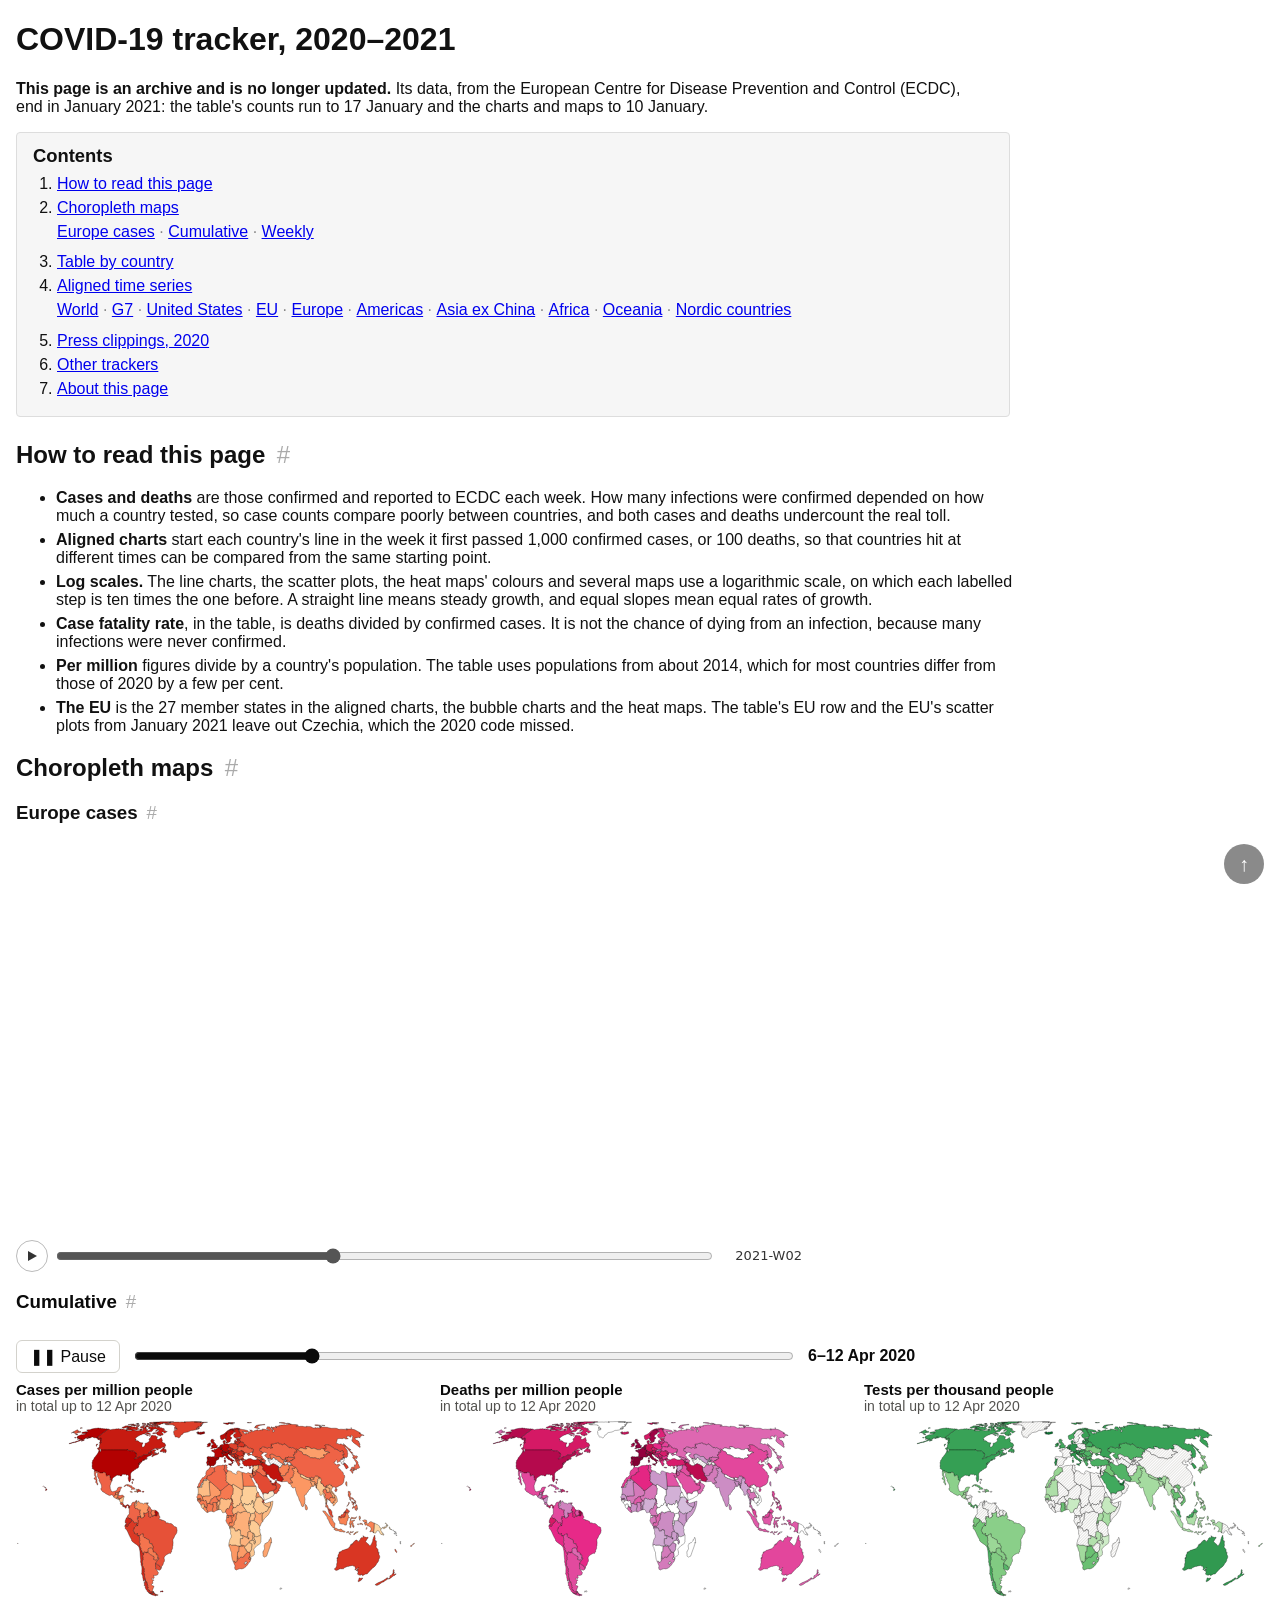
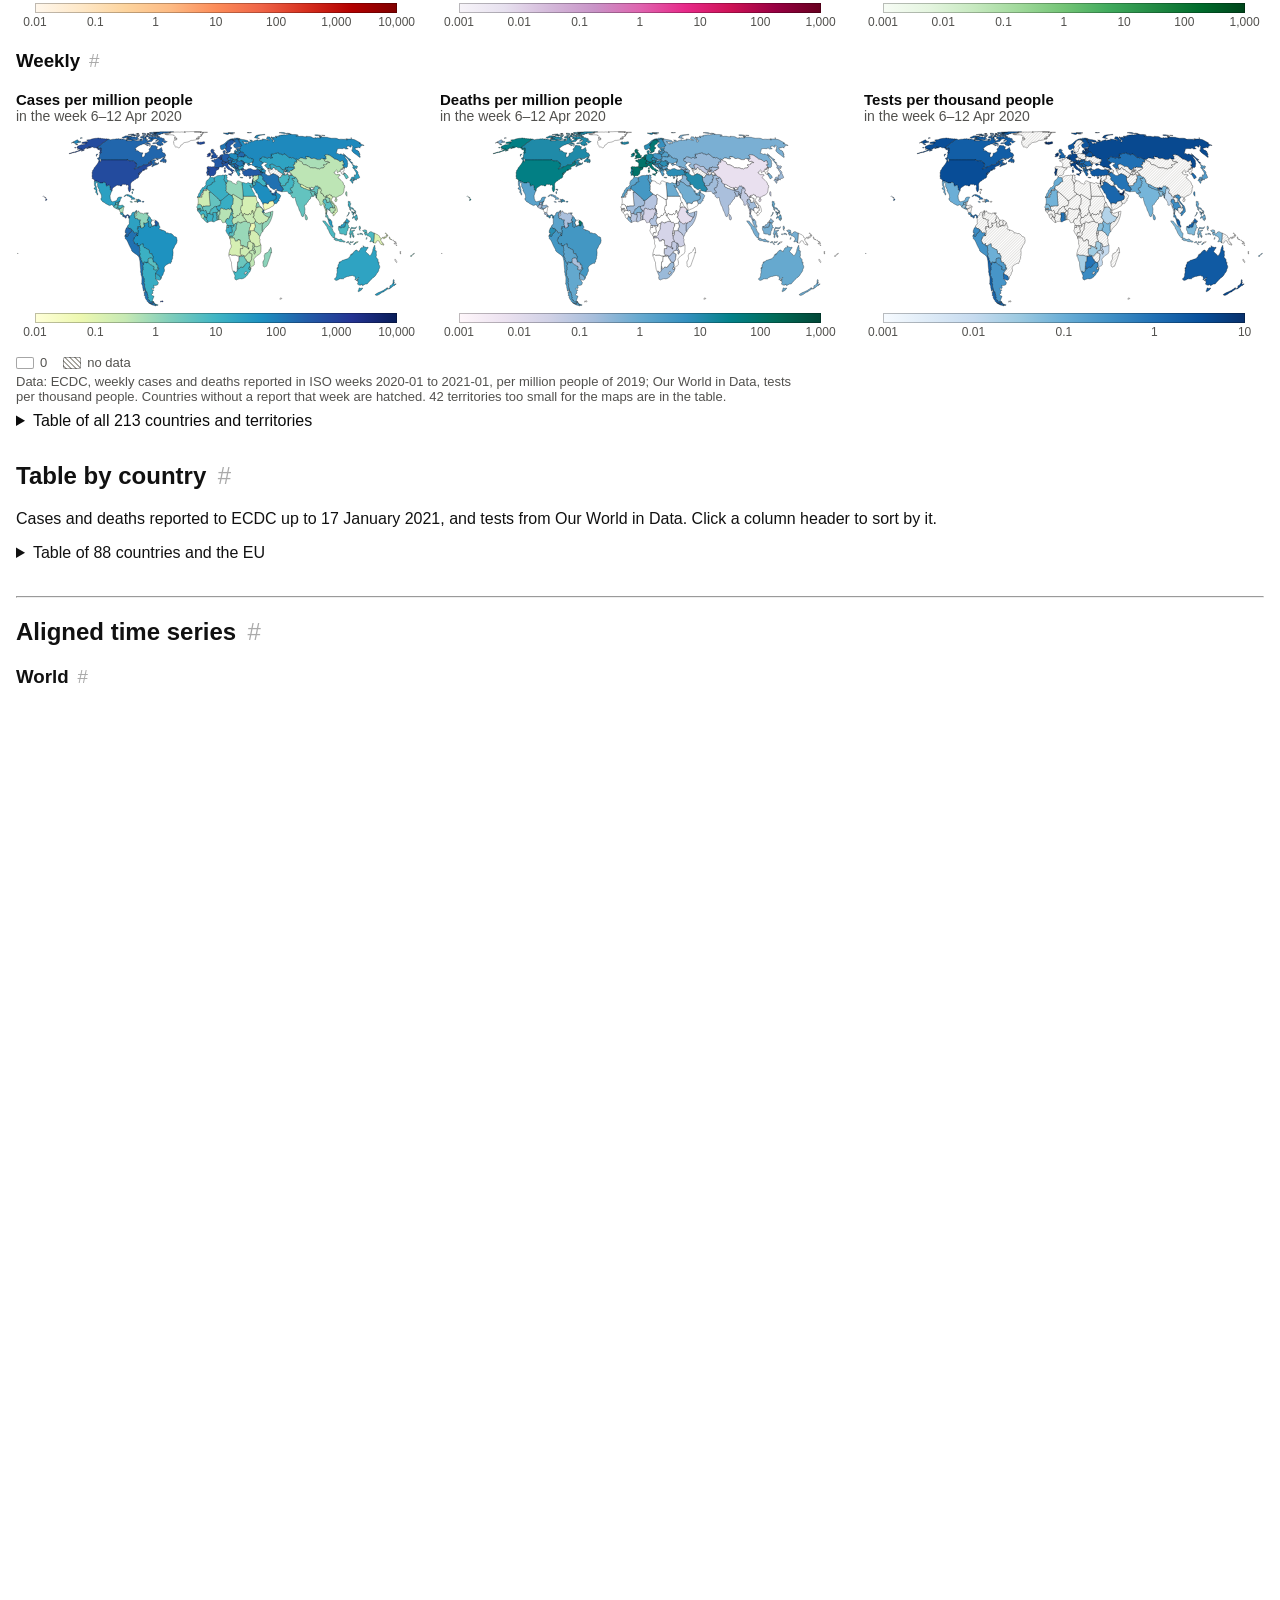
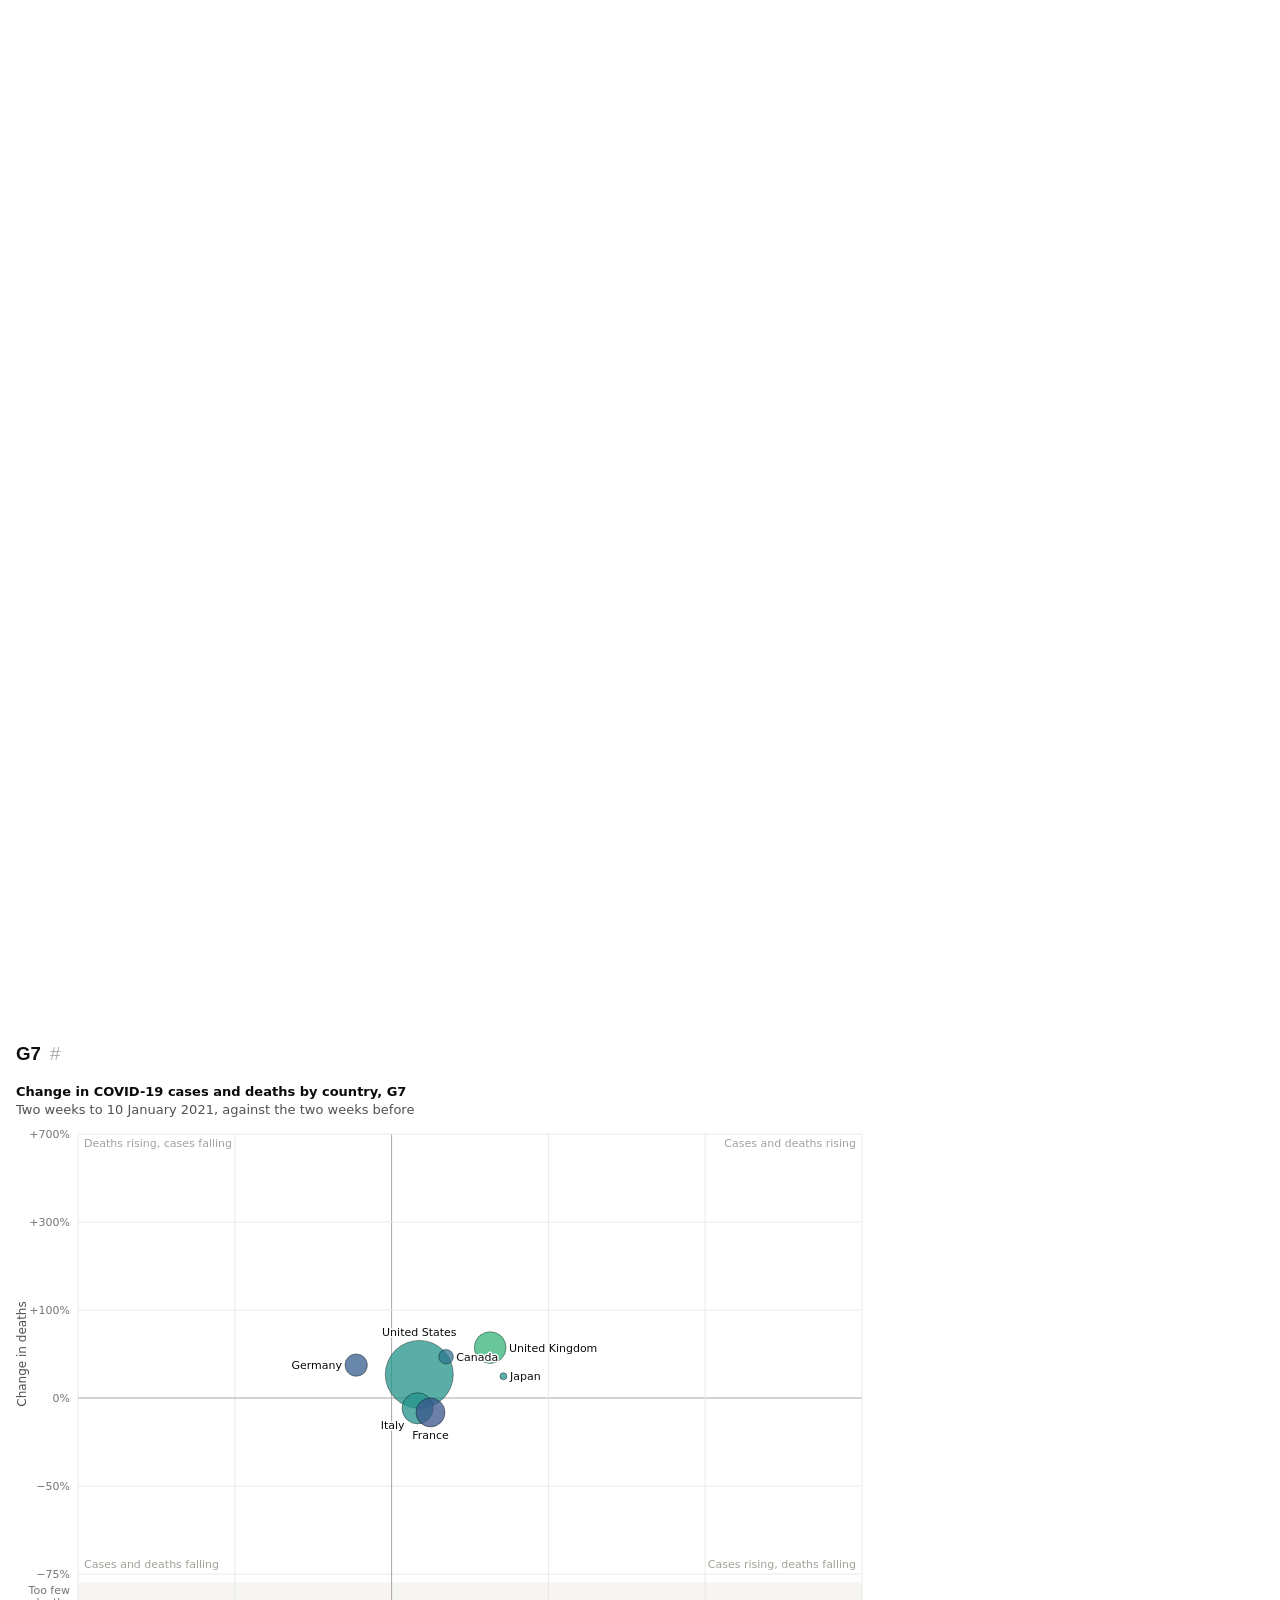
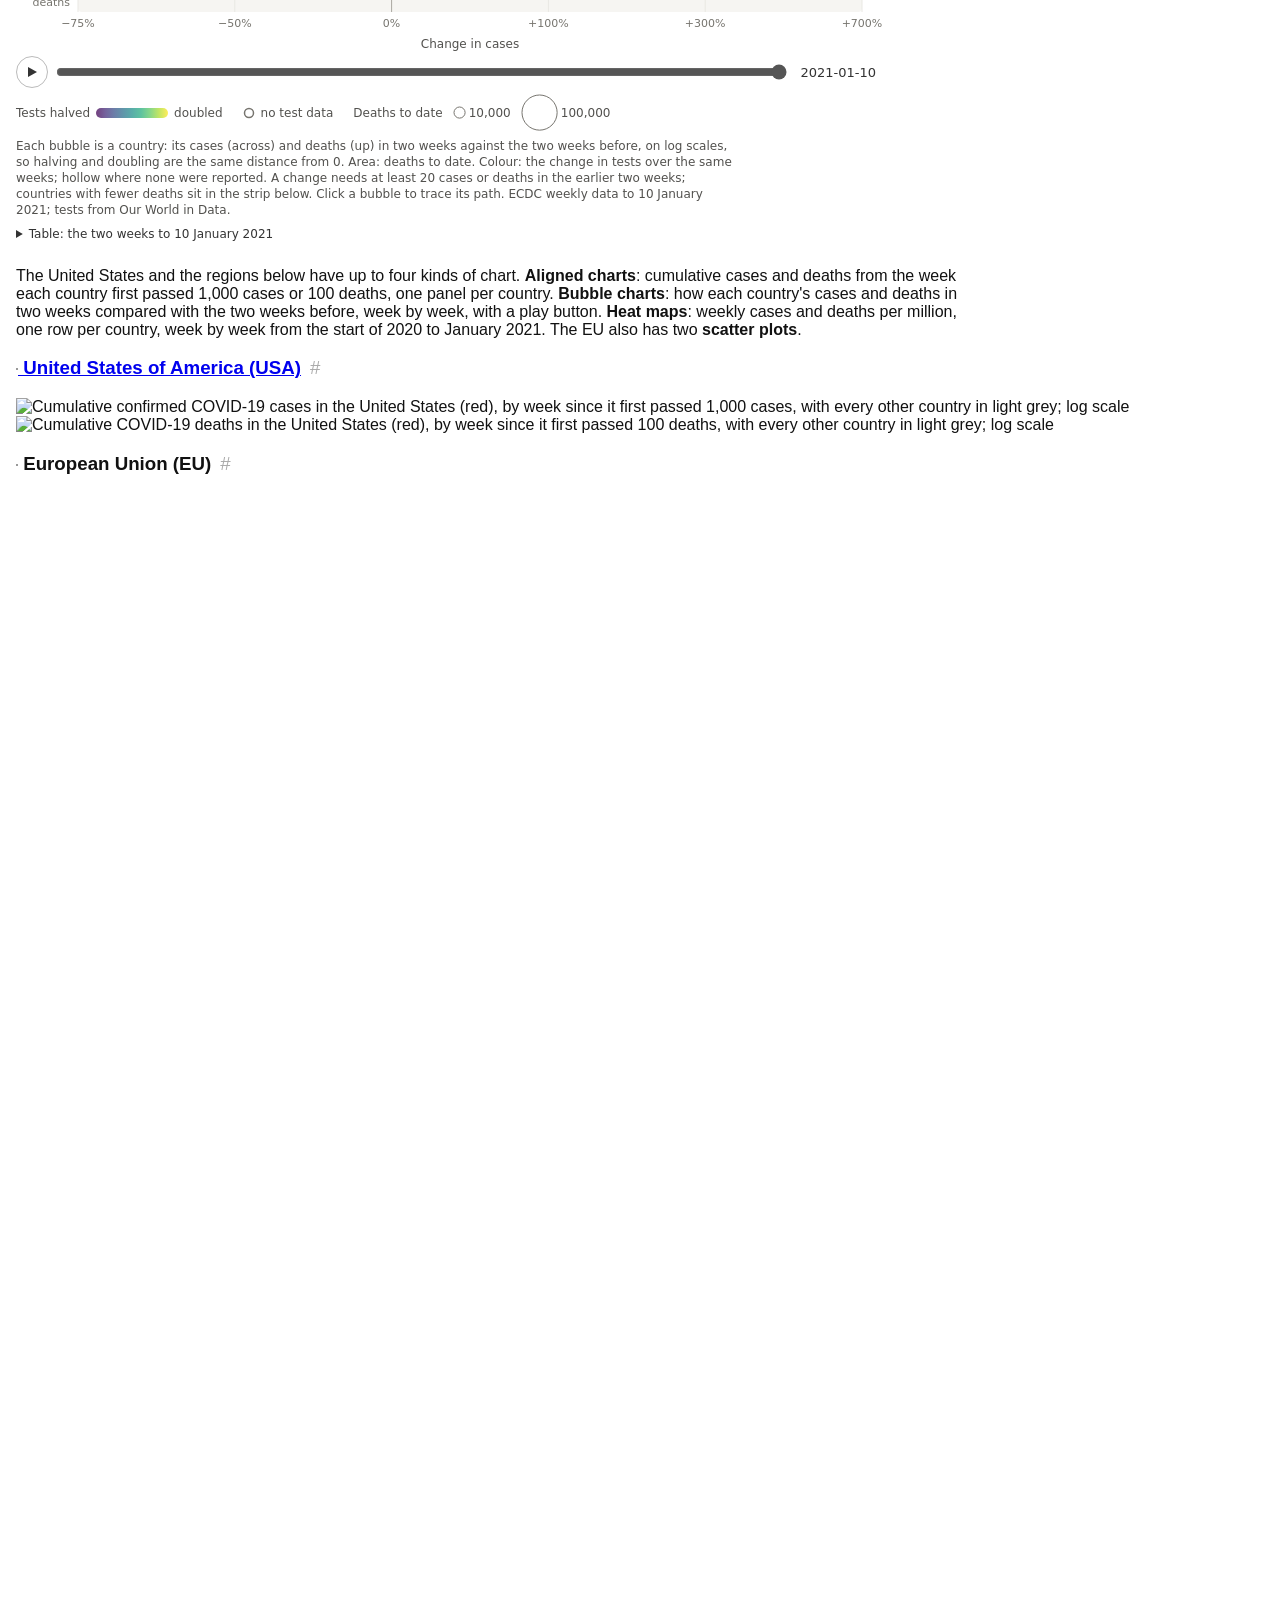
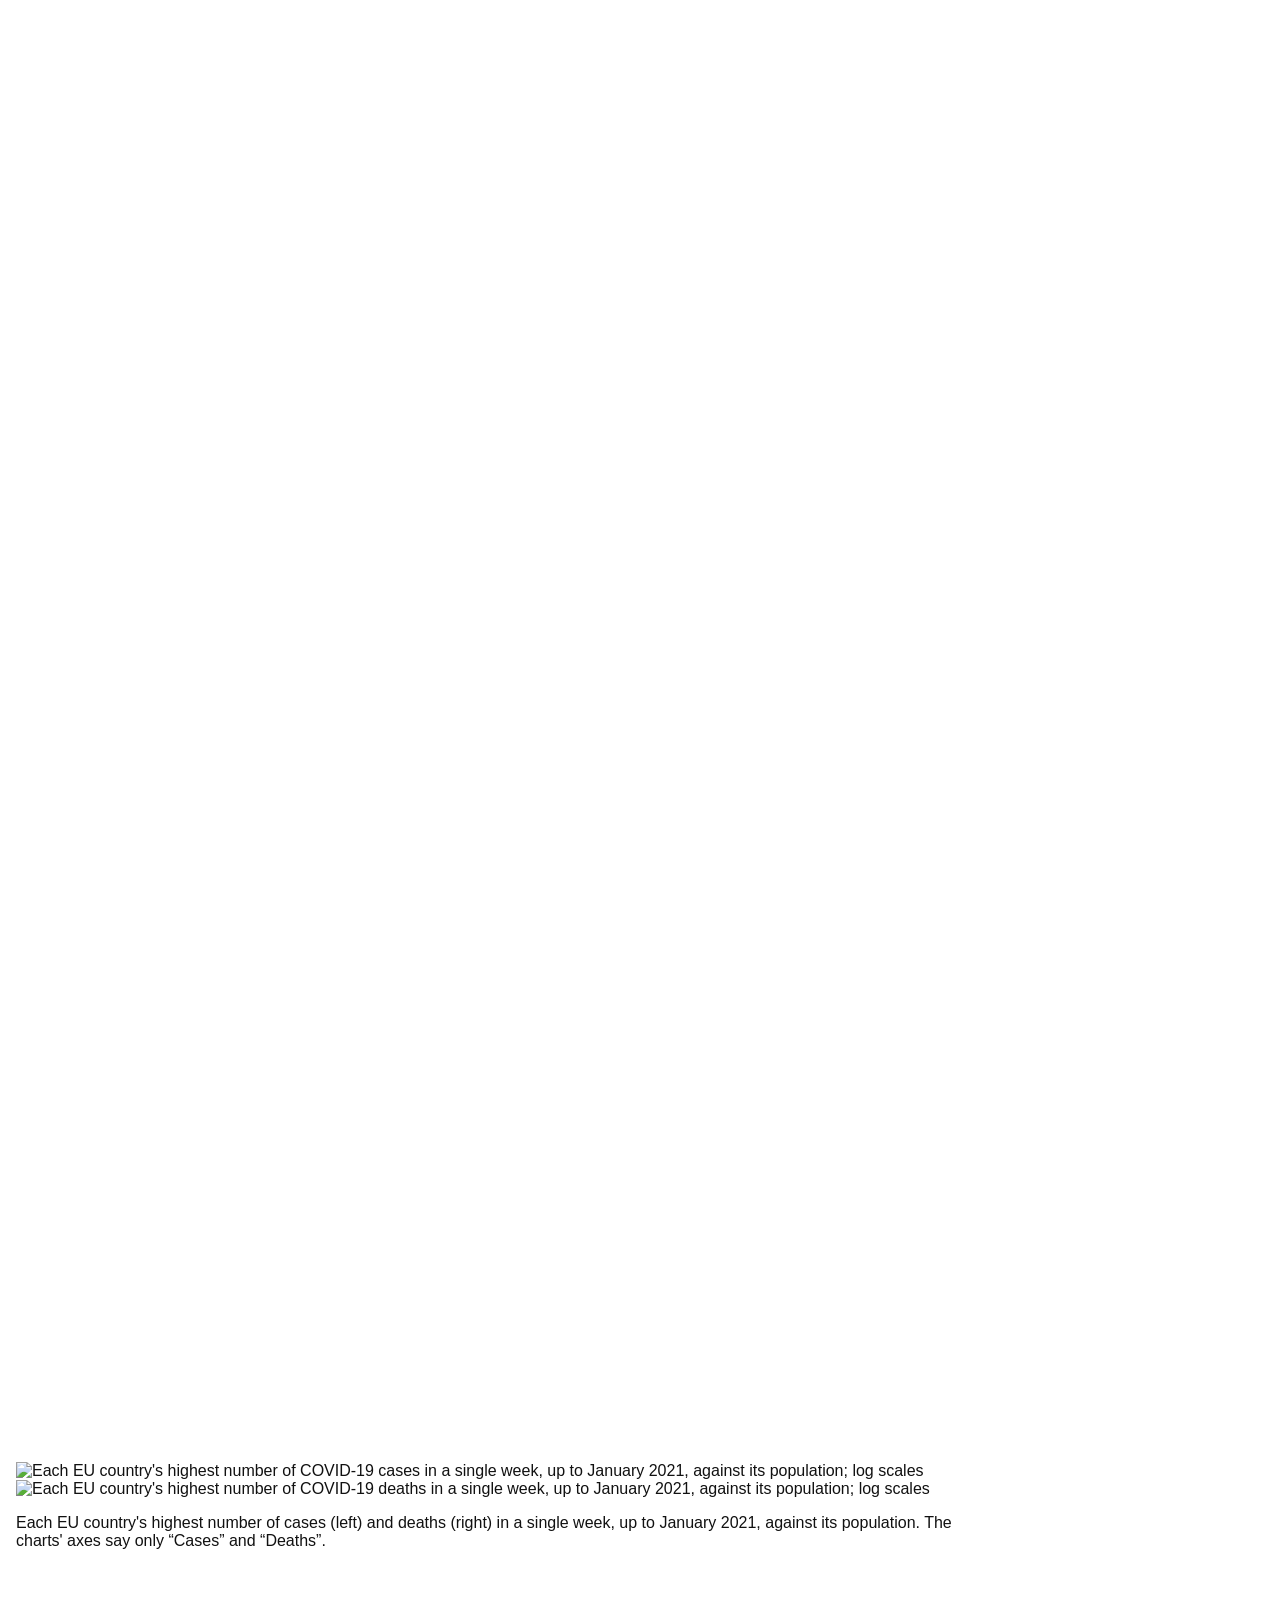
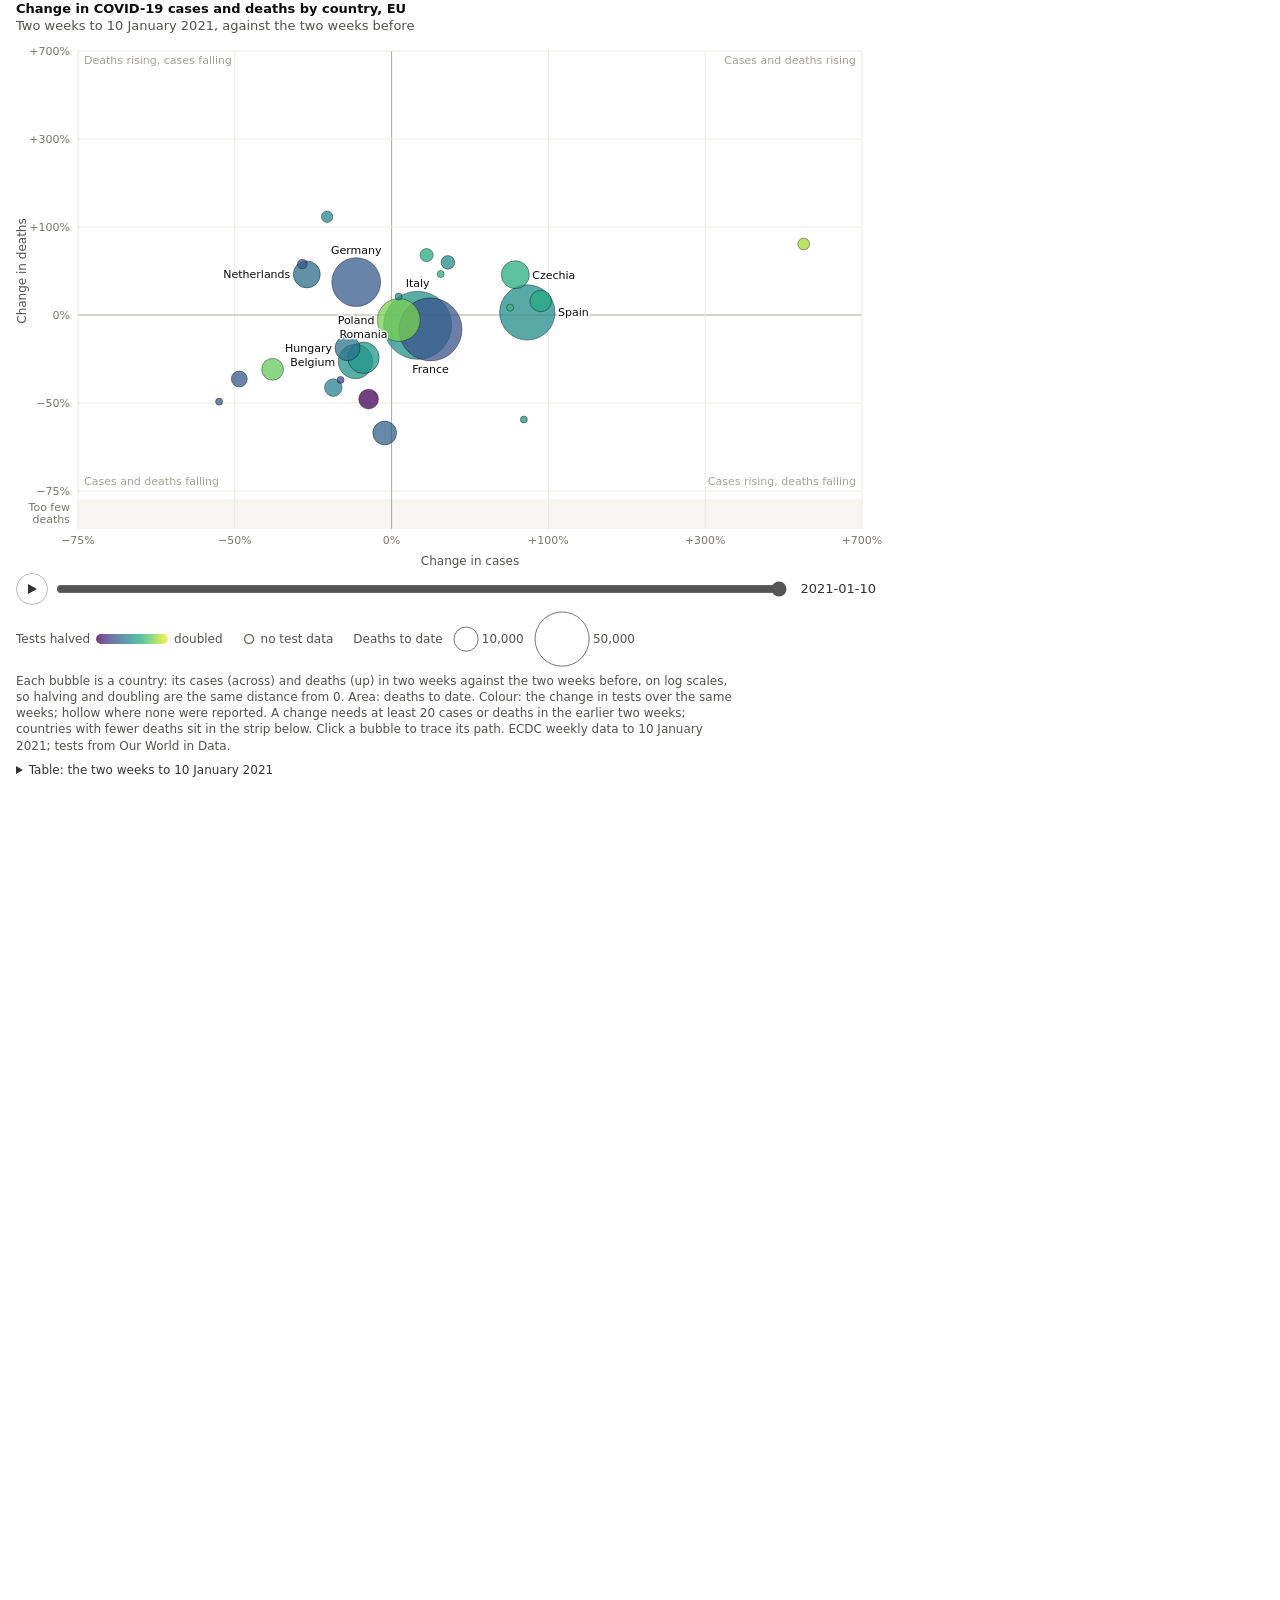
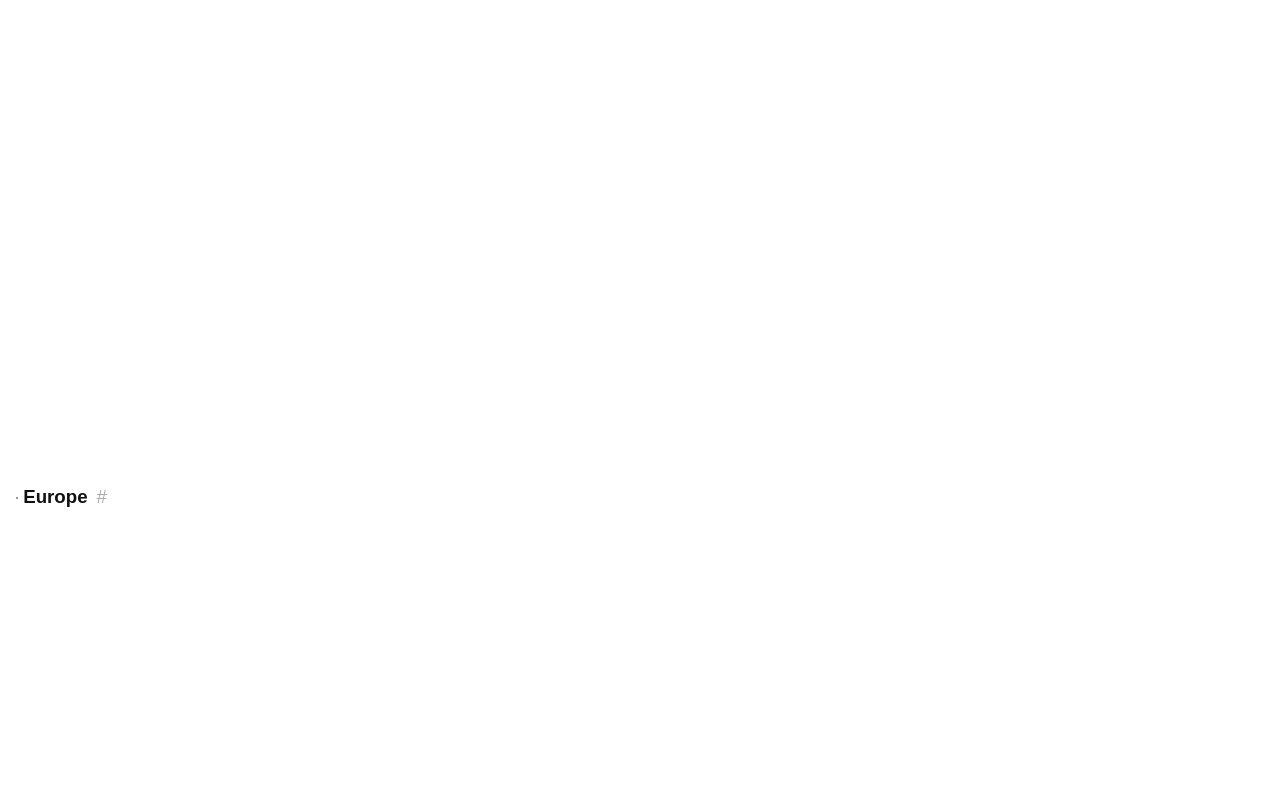
==== site/index.html @ d587431a "plot_days100_world.py: each panel says under its origin the calendar date week 0 ended, and the page" ====
<!DOCTYPE html>
<html lang="en">
<head>
<meta charset="UTF-8">
<meta name="viewport" content="width=device-width, initial-scale=1">
<title>COVID-19 tracker, 2020–2021 (archive)</title>
<meta name="description" content="An archive, no longer updated, of a COVID-19 tracker kept from March 2020 to January 2021: maps, aligned time series and a sortable table of cases and deaths by country, from ECDC data to 17 January 2021.">
<meta property="og:type" content="website">
<meta property="og:url" content="https://tommycarstensen.com/covid19/">
<meta property="og:title" content="COVID-19 tracker, 2020–2021 (archive)">
<meta property="og:description" content="An archive, no longer updated, of a COVID-19 tracker kept from March 2020 to January 2021: maps, aligned time series and a sortable table of cases and deaths by country, from ECDC data to 17 January 2021.">
<meta property="og:image" content="https://tommycarstensen.com/covid19/aligned_cases_World1.png">
<meta property="og:image:width" content="2710">
<meta property="og:image:height" content="1454">
<meta property="og:image:alt" content="Cumulative COVID-19 cases from the week each of 13 countries and the EU passed 1,000, one panel per country, to 10 January 2021.">
<meta name="twitter:card" content="summary_large_image">
<meta name="twitter:site" content="@tommycarstensen">
<meta name="twitter:creator" content="@tommycarstensen">
<meta name="twitter:title" content="COVID-19 tracker, 2020–2021 (archive)">
<meta name="twitter:description" content="An archive, no longer updated, of a COVID-19 tracker kept from March 2020 to January 2021: maps, aligned time series and a sortable table of cases and deaths by country, from ECDC data to 17 January 2021.">
<meta name="twitter:image" content="https://tommycarstensen.com/covid19/aligned_cases_World1.png">
<meta name="twitter:image:alt" content="Cumulative COVID-19 cases from the week each of 13 countries and the EU passed 1,000, one panel per country, to 10 January 2021.">

<!--https://www.w3schools.com/howto/howto_js_sort_table.asp-->
<script src="sortable.js"></script>

<style>
body {
  font-family: -apple-system, BlinkMacSystemFont, "Segoe UI", Helvetica, Arial, sans-serif;
  color: #111;
  background: #fff;
  margin: 0 auto;
  padding: 0 16px 32px;
  max-width: 1500px;
}

img {
  max-width: 100%;
}

img:not([height]) {
  height: auto;
}

img[loading="lazy"] {
  height: auto;
}

video {
  max-width: 100%;
  height: auto;
}

.anims {
  display: flex;
  flex-wrap: wrap;
  align-items: flex-start;
  gap: 24px 32px;
}

.anims figure {
  margin: 0;
  max-width: 100%;
}

.aligned picture {
  display: block;
  margin: 0 0 32px;
}

.aligned img {
  height: auto;
}

img.flag {
  border: 1px solid #999;
  vertical-align: middle;
}

.standfirst {
  max-width: 60em;
}

/* The country table is folded like the world map's table; a link to the table or to a row opens it. */
.table-fold > summary {
  cursor: pointer;
  margin: 8px 0;
}

.table-wrap {
  overflow-x: auto;
}

#myTable2 td:last-child {
  white-space: nowrap;
}

#myTable2 tr:target {
  scroll-margin-top: 30vh;
}

#myTable2 tr:target > td {
  background: #fff3c4;
}

.reading {
  max-width: 60em;
}

.reading li {
  margin-bottom: 6px;
}

.credits {
  font-size: small;
  color: #555;
  max-width: 60em;
}

table {
  border-spacing: 0;
  width: 100%;
  border: 0px solid #ddd;
}

th, td {
  text-align: left;
  padding: 8px 12px;
}

/* Numbers align on the right; the columns are 2 and 4 to 11. */
#myTable2 th:nth-child(2), #myTable2 td:nth-child(2),
#myTable2 th:nth-child(n+4):nth-child(-n+11), #myTable2 td:nth-child(n+4):nth-child(-n+11) {
  text-align: right;
  font-variant-numeric: tabular-nums;
}

#myTable2 th[aria-sort="ascending"]::after {
  content: " \25B2";
}

#myTable2 th[aria-sort="descending"]::after {
  content: " \25BC";
}

tr:nth-child(even) {
  background-color: #f2f2f2
}

th[onclick] {
  cursor: pointer;
}

/* The country column stays in view while the table scrolls sideways. */
.table-wrap th:first-child,
.table-wrap td:first-child {
  position: sticky;
  left: 0;
  background: #fff;
  box-shadow: 1px 0 0 #ddd;
}

.table-wrap tr:nth-child(even) td:first-child {
  background: #f2f2f2;
}

.toc {
  background: #f6f6f6;
  border: 1px solid #ddd;
  border-radius: 4px;
  padding: 12px 16px;
  margin: 16px 0 24px;
  max-width: 60em;
}

.toc h2 {
  font-size: 1.15em;
  margin: 0 0 8px;
}

.toc ol {
  margin: 0;
  padding-left: 1.5em;
}

.toc > ol > li {
  margin: 6px 0;
}

.toc ul {
  list-style: none;
  margin: 0;
  padding: 0;
  line-height: 1.9;
}

.toc ul li {
  display: inline;
}

.toc ul li:not(:last-child)::after {
  content: "\00a0\00b7";
  color: #888;
}

.toc ul a {
  white-space: nowrap;
}

h2, h3 {
  scroll-margin-top: 8px;
}

h2:target, h3:target {
  background: #fff8e1;
}

.anchor {
  color: #aaa;
  font-weight: normal;
  text-decoration: none;
  padding: 0 0.2em;
}

h2:hover .anchor, h3:hover .anchor, .anchor:focus {
  color: #0645ad;
}

.to-contents {
  position: fixed;
  right: 16px;
  bottom: 16px;
  width: 40px;
  height: 40px;
  line-height: 40px;
  text-align: center;
  font-size: 20px;
  text-decoration: none;
  color: #fff;
  background: rgba(60, 60, 60, 0.6);
  border-radius: 50%;
  z-index: 2;
}

@media (max-width: 700px) {
  th, td {
    padding: 6px 8px;
  }

  h1 {
    font-size: 1.6em;
  }
}
</style>

</head>

<body>

<h1>COVID-19 tracker, 2020&#8288;&ndash;&#8288;2021</h1>

<p class="standfirst"><strong>This page is an archive and is no longer updated.</strong> Its data, from the European Centre for Disease Prevention and Control (ECDC), end in January 2021: the table&#39;s counts run to 17 January and the charts and maps to 10 January.</p>

<nav class="toc" aria-labelledby="contents">
<h2 id="contents">Contents</h2>
<ol>
<li><a href="#reading">How to read this page</a></li>
<li><a href="#maps">Choropleth maps</a>
<ul>
<li><a href="#europe-cases">Europe cases</a></li>
<li><a href="#cumulative">Cumulative</a></li>
<li><a href="#weekly">Weekly</a></li>
</ul>
</li>
<li><a href="#table">Table by country</a></li>
<li><a href="#aligned">Aligned time series</a>
<ul>
<li><a href="#world">World</a></li>
<li><a href="#g7">G7</a></li>
<li><a href="#united-states">United States</a></li>
<li><a href="#eu">EU</a></li>
<li><a href="#europe">Europe</a></li>
<li><a href="#americas">Americas</a></li>
<li><a href="#asia">Asia ex China</a></li>
<li><a href="#africa">Africa</a></li>
<li><a href="#oceania">Oceania</a></li>
<li><a href="#nordic">Nordic countries</a></li>
</ul>
</li>
<li><a href="#press">Press clippings, 2020</a></li>
<li><a href="#references">Other trackers</a></li>
<li><a href="#about">About this page</a></li>
</ol>
</nav>

<h2 id="reading">How to read this page&nbsp;<a class="anchor" href="#reading" aria-label="Link to this section: How to read this page">#</a></h2>

<ul class="reading">
<li><b>Cases and deaths</b> are those confirmed and reported to ECDC each week. How many infections were confirmed depended on how much a country tested, so case counts compare poorly between countries, and both cases and deaths undercount the real toll.</li>
<li><b>Aligned charts</b> start each country's line in the week it first passed 1,000 confirmed cases, or 100 deaths, so that countries hit at different times can be compared from the same starting point.</li>
<li><b>Log scales.</b> The line charts, the scatter plots, the heat maps' colours and several maps use a logarithmic scale, on which each labelled step is ten times the one before. A straight line means steady growth, and equal slopes mean equal rates of growth.</li>
<li><b>Case fatality rate</b>, in the table, is deaths divided by confirmed cases. It is not the chance of dying from an infection, because many infections were never confirmed.</li>
<li><b>Per million</b> figures divide by a country's population. The table uses populations from about 2014, which for most countries differ from those of 2020 by a few per cent.</li>
<li><b>The EU</b> is the 27 member states in the aligned charts, the bubble charts and the heat maps. The table's EU row and the EU's scatter plots from January 2021 leave out Czechia, which the 2020 code missed.</li>
</ul>



<h2 id="maps">Choropleth maps&nbsp;<a class="anchor" href="#maps" aria-label="Link to this section: Choropleth maps">#</a></h2>

<h3 id="europe-cases">Europe cases&nbsp;<a class="anchor" href="#europe-cases" aria-label="Link to this section: Europe cases">#</a></h3>
<div class="anims">
<figure>
<video src="anim/europe.mp4" poster="anim/europe.jpg" width="786" height="572" autoplay muted loop playsinline controls data-fps="4" data-hold="4000" data-labels="2020-W13,2020-W14,2020-W15,2020-W16,2020-W17,2020-W18,2020-W19,2020-W20,2020-W21,2020-W22,2020-W23,2020-W24,2020-W25,2020-W26,2020-W27,2020-W28,2020-W29,2020-W30,2020-W31,2020-W32,2020-W33,2020-W34,2020-W35,2020-W36,2020-W37,2020-W38,2020-W39,2020-W40,2020-W41,2020-W42,2020-W43,2020-W44,2020-W45,2020-W46,2020-W47,2020-W48,2020-W49,2020-W50,2020-W51,2020-W52,2020-W53,2021-W01,2021-W02" aria-label="ECDC 14-day notification rate of new COVID-19 cases per 100,000 inhabitants, by European region, weekly from 2020-W13 to 2021-W02"></video>
</figure>
</div>

<a id="world-maps"></a><a id="tests"></a>
<link rel="stylesheet" href="worldmap/worldmap.css">
<div class="worldmap" data-src="worldmap/worldmap.json">
<h3 id="cumulative">Cumulative&nbsp;<a class="anchor" href="#cumulative" aria-label="Link to this section: Cumulative">#</a></h3>
<div class="wm-row" data-period="cumulative"></div>
<h3 id="weekly">Weekly&nbsp;<a class="anchor" href="#weekly" aria-label="Link to this section: Weekly">#</a></h3>
<div class="wm-row" data-period="weekly"></div>
<noscript>These interactive maps of ECDC's weekly COVID-19 cases and deaths and Our World in Data's tests need JavaScript.</noscript>
</div>
<script src="worldmap/worldmap.js" defer></script>

<script src="anim/scrubber.js" defer></script>

<h2 id="table">Table by country&nbsp;<a class="anchor" href="#table" aria-label="Link to this section: Table by country">#</a></h2>

<p>Cases and deaths reported to ECDC up to 17 January 2021, and tests from Our World in Data. Click a column header to sort by it.</p>
<details class="table-fold" id="table-fold">
<summary>Table of 88 countries and the EU</summary>
<div class="table-wrap">
<table id="myTable2">
    <tr>
        <th onclick="sortTable(0)">Country</th>
        <th onclick="sortTable(1)">Population (millions)</th>
        <th onclick="sortTable(2)">Continent</th>
        <th onclick="sortTable(3)" aria-sort="descending">Total cases</th>
        <th onclick="sortTable(4)">Total deaths</th>
        <th onclick="sortTable(5)">Case fatality rate (%)</th>
        <th onclick="sortTable(6)">Cases, 11–17 January 2021</th>
        <th onclick="sortTable(7)">Deaths, 11–17 January 2021</th>
        <th onclick="sortTable(8)">Cases per million</th>
        <th onclick="sortTable(9)">Deaths per million</th>
        <th onclick="sortTable(10)">Tests per thousand</th>
        <th>Charts</th>
    </tr>

<tr><td>United States of America</td><td>319.3</td><td>Americas</td><td>23,938,288</td><td>397,611</td><td>1.7</td><td>1,515,282</td><td>23,169</td><td>74,980.8</td><td>1,245.4</td><td>856.6</td><td><a href="days100_cases_perCapitaFalse_United_States_of_America.png">cases</a> · <a href="days100_deaths_perCapitaFalse_United_States_of_America.png">deaths</a> · <a href="plot_bar_United_States_of_America.png">weekly</a></td></tr>
<tr><td>EU without Czechia</td><td>434.9</td><td>Europe</td><td>16,948,020</td><td>410,569</td><td>2.4</td><td>908,606</td><td>21,928</td><td>38,974.0</td><td>944.2</td><td>489.9</td><td><a href="days100_cases_perCapitaFalse_EU.png">cases</a> · <a href="days100_deaths_perCapitaFalse_EU.png">deaths</a> · <a href="plot_bar_EU.png">weekly</a></td></tr>
<tr id="india"><td>India</td><td>1,263.9</td><td>Asia</td><td>10,571,773</td><td>152,419</td><td>1.4</td><td>105,178</td><td>1,259</td><td>8,364.2</td><td>120.6</td><td>139.4</td><td><a href="days100_cases_perCapitaFalse_India.png">cases</a> · <a href="days100_deaths_perCapitaFalse_India.png">deaths</a> · <a href="plot_bar_India.png">weekly</a></td></tr>
<tr id="brazil"><td>Brazil</td><td>203.6</td><td>Americas</td><td>8,511,770</td><td>210,299</td><td>2.5</td><td>380,158</td><td>6,719</td><td>41,809.2</td><td>1,033.0</td><td>30.2</td><td><a href="days100_cases_perCapitaFalse_Brazil.png">cases</a> · <a href="days100_deaths_perCapitaFalse_Brazil.png">deaths</a> · <a href="plot_bar_Brazil.png">weekly</a></td></tr>
<tr><td>Russia</td><td>146.2</td><td>Europe</td><td>3,591,066</td><td>66,037</td><td>1.8</td><td>165,797</td><td>3,764</td><td>24,557.2</td><td>451.6</td><td>687.7</td><td><a href="days100_cases_perCapitaFalse_Russia.png">cases</a> · <a href="days100_deaths_perCapitaFalse_Russia.png">deaths</a> · <a href="plot_bar_Russia.png">weekly</a></td></tr>
<tr id="united-kingdom"><td>United Kingdom</td><td>64.1</td><td>Europe</td><td>3,395,959</td><td>89,261</td><td>2.6</td><td>323,610</td><td>7,830</td><td>52,974.4</td><td>1,392.4</td><td>978.4</td><td><a href="days100_cases_perCapitaFalse_United_Kingdom.png">cases</a> · <a href="days100_deaths_perCapitaFalse_United_Kingdom.png">deaths</a> · <a href="plot_bar_United_Kingdom.png">weekly</a></td></tr>
<tr id="france"><td>France</td><td>66.1</td><td>Europe</td><td>2,910,989</td><td>70,283</td><td>2.4</td><td>127,733</td><td>2,533</td><td>44,053.8</td><td>1,063.6</td><td>–</td><td><a href="days100_cases_perCapitaFalse_France.png">cases</a> · <a href="days100_deaths_perCapitaFalse_France.png">deaths</a> · <a href="plot_bar_France.png">weekly</a></td></tr>
<tr id="italy"><td>Italy</td><td>60.8</td><td>Europe</td><td>2,381,277</td><td>82,177</td><td>3.5</td><td>104,786</td><td>3,422</td><td>39,185.7</td><td>1,352.3</td><td>518.0</td><td><a href="days100_cases_perCapitaFalse_Italy.png">cases</a> · <a href="days100_deaths_perCapitaFalse_Italy.png">deaths</a> · <a href="plot_bar_Italy.png">weekly</a></td></tr>
<tr id="spain"><td>Spain</td><td>46.5</td><td>Europe</td><td>2,336,451</td><td>53,769</td><td>2.3</td><td>224,669</td><td>1,494</td><td>50,237.9</td><td>1,156.1</td><td>565.4</td><td><a href="days100_cases_perCapitaFalse_Spain.png">cases</a> · <a href="days100_deaths_perCapitaFalse_Spain.png">deaths</a> · <a href="plot_bar_Spain.png">weekly</a></td></tr>
<tr id="germany"><td>Germany</td><td>80.8</td><td>Europe</td><td>2,040,659</td><td>46,633</td><td>2.3</td><td>119,635</td><td>5,947</td><td>25,261.0</td><td>577.3</td><td>446.2</td><td><a href="days100_cases_perCapitaFalse_Germany.png">cases</a> · <a href="days100_deaths_perCapitaFalse_Germany.png">deaths</a> · <a href="plot_bar_Germany.png">weekly</a></td></tr>
<tr><td>Colombia</td><td>47.9</td><td>Americas</td><td>1,923,132</td><td>49,004</td><td>2.5</td><td>121,229</td><td>2,553</td><td>40,142.4</td><td>1,022.9</td><td>138.9</td><td><a href="days100_cases_perCapitaFalse_Colombia.png">cases</a> · <a href="days100_deaths_perCapitaFalse_Colombia.png">deaths</a> · <a href="plot_bar_Colombia.png">weekly</a></td></tr>
<tr><td>Argentina</td><td>42.7</td><td>Americas</td><td>1,807,396</td><td>45,832</td><td>2.5</td><td>76,488</td><td>1,178</td><td>42,358.0</td><td>1,074.1</td><td>110.6</td><td><a href="days100_cases_perCapitaFalse_Argentina.png">cases</a> · <a href="days100_deaths_perCapitaFalse_Argentina.png">deaths</a> · <a href="plot_bar_Argentina.png">weekly</a></td></tr>
<tr id="mexico"><td>Mexico</td><td>119.7</td><td>Americas</td><td>1,649,502</td><td>141,248</td><td>8.6</td><td>107,869</td><td>6,880</td><td>13,778.8</td><td>1,179.9</td><td>31.5</td><td><a href="days100_cases_perCapitaFalse_Mexico.png">cases</a> · <a href="days100_deaths_perCapitaFalse_Mexico.png">deaths</a> · <a href="plot_bar_Mexico.png">weekly</a></td></tr>
<tr><td>Turkey</td><td>76.7</td><td>Asia</td><td>1,572,763</td><td>23,997</td><td>1.5</td><td>60,845</td><td>1,190</td><td>20,514.0</td><td>313.0</td><td>341.8</td><td><a href="days100_cases_perCapitaFalse_Turkey.png">cases</a> · <a href="days100_deaths_perCapitaFalse_Turkey.png">deaths</a> · <a href="plot_bar_Turkey.png">weekly</a></td></tr>
<tr><td>Poland</td><td>38.5</td><td>Europe</td><td>1,438,914</td><td>33,407</td><td>2.3</td><td>48,529</td><td>2,143</td><td>37,378.3</td><td>867.8</td><td>215.1</td><td><a href="days100_cases_perCapitaFalse_Poland.png">cases</a> · <a href="days100_deaths_perCapitaFalse_Poland.png">deaths</a> · <a href="plot_bar_Poland.png">weekly</a></td></tr>
<tr><td>South Africa</td><td>54.0</td><td>Africa</td><td>1,337,926</td><td>37,105</td><td>2.8</td><td>106,329</td><td>3,942</td><td>24,775.5</td><td>687.1</td><td>135.9</td><td><a href="days100_cases_perCapitaFalse_South_Africa.png">cases</a> · <a href="days100_deaths_perCapitaFalse_South_Africa.png">deaths</a> · <a href="plot_bar_South_Africa.png">weekly</a></td></tr>
<tr><td>Iran</td><td>78.0</td><td>Asia</td><td>1,330,411</td><td>56,803</td><td>4.3</td><td>44,005</td><td>632</td><td>17,063.9</td><td>728.6</td><td>107.3</td><td><a href="days100_cases_perCapitaFalse_Iran.png">cases</a> · <a href="days100_deaths_perCapitaFalse_Iran.png">deaths</a> · <a href="plot_bar_Iran.png">weekly</a></td></tr>
<tr><td>Ukraine</td><td>43.0</td><td>Europe</td><td>1,163,716</td><td>20,869</td><td>1.8</td><td>44,402</td><td>1,034</td><td>27,079.7</td><td>485.6</td><td>140.1</td><td><a href="days100_cases_perCapitaFalse_Ukraine.png">cases</a> · <a href="days100_deaths_perCapitaFalse_Ukraine.png">deaths</a> · <a href="plot_bar_Ukraine.png">weekly</a></td></tr>
<tr><td>Peru</td><td>30.8</td><td>Americas</td><td>1,068,802</td><td>38,931</td><td>3.6</td><td>31,452</td><td>596</td><td>34,685.4</td><td>1,263.4</td><td>62.4</td><td><a href="days100_cases_perCapitaFalse_Peru.png">cases</a> · <a href="days100_deaths_perCapitaFalse_Peru.png">deaths</a> · <a href="plot_bar_Peru.png">weekly</a></td></tr>
<tr id="netherlands"><td>Netherlands</td><td>16.9</td><td>Europe</td><td>916,186</td><td>13,042</td><td>1.4</td><td>38,967</td><td>645</td><td>54,273.2</td><td>772.6</td><td>345.6</td><td><a href="days100_cases_perCapitaFalse_Netherlands.png">cases</a> · <a href="days100_deaths_perCapitaFalse_Netherlands.png">deaths</a> · <a href="plot_bar_Netherlands.png">weekly</a></td></tr>
<tr id="indonesia"><td>Indonesia</td><td>252.2</td><td>Asia</td><td>907,929</td><td>25,987</td><td>2.9</td><td>79,903</td><td>1,858</td><td>3,600.5</td><td>103.1</td><td>21.7</td><td><a href="days100_cases_perCapitaFalse_Indonesia.png">cases</a> · <a href="days100_deaths_perCapitaFalse_Indonesia.png">deaths</a> · <a href="plot_bar_Indonesia.png">weekly</a></td></tr>
<tr id="canada"><td>Canada</td><td>35.5</td><td>Americas</td><td>715,072</td><td>18,120</td><td>2.5</td><td>46,891</td><td>1,034</td><td>20,120.0</td><td>509.8</td><td>453.6</td><td><a href="days100_cases_perCapitaFalse_Canada.png">cases</a> · <a href="days100_deaths_perCapitaFalse_Canada.png">deaths</a> · <a href="plot_bar_Canada.png">weekly</a></td></tr>
<tr><td>Romania</td><td>19.9</td><td>Europe</td><td>695,153</td><td>17,271</td><td>2.5</td><td>21,882</td><td>546</td><td>34,857.6</td><td>866.0</td><td>277.0</td><td><a href="days100_cases_perCapitaFalse_Romania.png">cases</a> · <a href="days100_deaths_perCapitaFalse_Romania.png">deaths</a> · <a href="plot_bar_Romania.png">weekly</a></td></tr>
<tr id="belgium"><td>Belgium</td><td>11.2</td><td>Europe</td><td>680,040</td><td>20,491</td><td>3.0</td><td>13,749</td><td>335</td><td>60,580.1</td><td>1,825.4</td><td>687.8</td><td><a href="days100_cases_perCapitaFalse_Belgium.png">cases</a> · <a href="days100_deaths_perCapitaFalse_Belgium.png">deaths</a> · <a href="plot_bar_Belgium.png">weekly</a></td></tr>
<tr><td>Chile</td><td>17.8</td><td>Americas</td><td>673,750</td><td>17,547</td><td>2.6</td><td>27,858</td><td>385</td><td>37,810.6</td><td>984.7</td><td>405.4</td><td><a href="days100_cases_perCapitaFalse_Chile.png">cases</a> · <a href="days100_deaths_perCapitaFalse_Chile.png">deaths</a> · <a href="plot_bar_Chile.png">weekly</a></td></tr>
<tr><td>Iraq</td><td>36.0</td><td>Asia</td><td>608,232</td><td>12,944</td><td>2.1</td><td>9,863</td><td>100</td><td>16,893.2</td><td>359.5</td><td>133.7</td><td><a href="days100_cases_perCapitaFalse_Iraq.png">cases</a> · <a href="days100_deaths_perCapitaFalse_Iraq.png">deaths</a> · <a href="plot_bar_Iraq.png">weekly</a></td></tr>
<tr id="portugal"><td>Portugal</td><td>10.5</td><td>Europe</td><td>556,503</td><td>9,028</td><td>1.6</td><td>67,210</td><td>1,103</td><td>53,112.6</td><td>861.6</td><td>682.3</td><td><a href="days100_cases_perCapitaFalse_Portugal.png">cases</a> · <a href="days100_deaths_perCapitaFalse_Portugal.png">deaths</a> · <a href="plot_bar_Portugal.png">weekly</a></td></tr>
<tr><td>Israel</td><td>8.3</td><td>Asia</td><td>551,689</td><td>4,005</td><td>0.7</td><td>56,626</td><td>316</td><td>66,722.6</td><td>484.4</td><td>1,254.4</td><td><a href="days100_cases_perCapitaFalse_Israel.png">cases</a> · <a href="days100_deaths_perCapitaFalse_Israel.png">deaths</a> · <a href="plot_bar_Israel.png">weekly</a></td></tr>
<tr id="sweden"><td>Sweden</td><td>9.7</td><td>Europe</td><td>531,145</td><td>10,764</td><td>2.0</td><td>28,918</td><td>1,098</td><td>54,546.2</td><td>1,105.4</td><td>–</td><td><a href="days100_cases_perCapitaFalse_Sweden.png">cases</a> · <a href="days100_deaths_perCapitaFalse_Sweden.png">deaths</a> · <a href="plot_bar_Sweden.png">weekly</a></td></tr>
<tr><td>Bangladesh</td><td>157.5</td><td>Asia</td><td>527,632</td><td>7,906</td><td>1.5</td><td>5,179</td><td>125</td><td>3,350.3</td><td>50.2</td><td>21.8</td><td><a href="days100_cases_perCapitaFalse_Bangladesh.png">cases</a> · <a href="days100_deaths_perCapitaFalse_Bangladesh.png">deaths</a> · <a href="plot_bar_Bangladesh.png">weekly</a></td></tr>
<tr><td>Pakistan</td><td>188.4</td><td>Asia</td><td>521,211</td><td>10,997</td><td>2.1</td><td>16,918</td><td>321</td><td>2,766.4</td><td>58.4</td><td>35.0</td><td><a href="days100_cases_perCapitaFalse_Pakistan.png">cases</a> · <a href="days100_deaths_perCapitaFalse_Pakistan.png">deaths</a> · <a href="plot_bar_Pakistan.png">weekly</a></td></tr>
<tr><td>Philippines</td><td>100.7</td><td>Asia</td><td>500,577</td><td>9,895</td><td>2.0</td><td>12,887</td><td>490</td><td>4,971.1</td><td>98.3</td><td>65.9</td><td><a href="days100_cases_perCapitaFalse_Philippines.png">cases</a> · <a href="days100_deaths_perCapitaFalse_Philippines.png">deaths</a> · <a href="plot_bar_Philippines.png">weekly</a></td></tr>
<tr id="switzerland"><td>Switzerland</td><td>8.2</td><td>Europe</td><td>497,472</td><td>8,047</td><td>1.6</td><td>15,378</td><td>392</td><td>60,787.4</td><td>983.3</td><td>428.7</td><td><a href="days100_cases_perCapitaFalse_Switzerland.png">cases</a> · <a href="days100_deaths_perCapitaFalse_Switzerland.png">deaths</a> · <a href="plot_bar_Switzerland.png">weekly</a></td></tr>
<tr><td>Morocco</td><td>33.5</td><td>Africa</td><td>459,671</td><td>7,942</td><td>1.7</td><td>7,139</td><td>199</td><td>13,735.9</td><td>237.3</td><td>131.1</td><td><a href="days100_cases_perCapitaFalse_Morocco.png">cases</a> · <a href="days100_deaths_perCapitaFalse_Morocco.png">deaths</a> · <a href="plot_bar_Morocco.png">weekly</a></td></tr>
<tr id="austria"><td>Austria</td><td>8.5</td><td>Europe</td><td>391,113</td><td>7,014</td><td>1.8</td><td>11,406</td><td>383</td><td>45,866.4</td><td>822.5</td><td>942.5</td><td><a href="days100_cases_perCapitaFalse_Austria.png">cases</a> · <a href="days100_deaths_perCapitaFalse_Austria.png">deaths</a> · <a href="plot_bar_Austria.png">weekly</a></td></tr>
<tr><td>Serbia</td><td>7.2</td><td>Europe</td><td>372,533</td><td>3,750</td><td>1.0</td><td>12,844</td><td>168</td><td>51,835.3</td><td>521.8</td><td>377.2</td><td><a href="days100_cases_perCapitaFalse_Serbia.png">cases</a> · <a href="days100_deaths_perCapitaFalse_Serbia.png">deaths</a> · <a href="plot_bar_Serbia.png">weekly</a></td></tr>
<tr><td>Saudi Arabia</td><td>30.8</td><td>Asia</td><td>364,929</td><td>6,323</td><td>1.7</td><td>1,120</td><td>32</td><td>11,859.8</td><td>205.5</td><td>348.4</td><td><a href="days100_cases_perCapitaFalse_Saudi_Arabia.png">cases</a> · <a href="days100_deaths_perCapitaFalse_Saudi_Arabia.png">deaths</a> · <a href="plot_bar_Saudi_Arabia.png">weekly</a></td></tr>
<tr><td>Hungary</td><td>9.9</td><td>Europe</td><td>352,703</td><td>11,409</td><td>3.2</td><td>9,047</td><td>684</td><td>35,702.3</td><td>1,154.9</td><td>270.9</td><td><a href="days100_cases_perCapitaFalse_Hungary.png">cases</a> · <a href="days100_deaths_perCapitaFalse_Hungary.png">deaths</a> · <a href="plot_bar_Hungary.png">weekly</a></td></tr>
<tr id="japan"><td>Japan</td><td>127.1</td><td>Asia</td><td>328,294</td><td>4,501</td><td>1.4</td><td>41,542</td><td>457</td><td>2,583.4</td><td>35.4</td><td>48.0</td><td><a href="days100_cases_perCapitaFalse_Japan.png">cases</a> · <a href="days100_deaths_perCapitaFalse_Japan.png">deaths</a> · <a href="plot_bar_Japan.png">weekly</a></td></tr>
<tr><td>Jordan</td><td>6.7</td><td>Asia</td><td>315,544</td><td>4,153</td><td>1.3</td><td>6,874</td><td>110</td><td>47,329.5</td><td>622.9</td><td>366.1</td><td><a href="days100_cases_perCapitaFalse_Jordan.png">cases</a> · <a href="days100_deaths_perCapitaFalse_Jordan.png">deaths</a> · <a href="plot_bar_Jordan.png">weekly</a></td></tr>
<tr><td>Panama</td><td>3.7</td><td>Americas</td><td>298,019</td><td>4,787</td><td>1.6</td><td>18,823</td><td>332</td><td>80,256.9</td><td>1,289.1</td><td>376.9</td><td><a href="days100_cases_perCapitaFalse_Panama.png">cases</a> · <a href="days100_deaths_perCapitaFalse_Panama.png">deaths</a> · <a href="plot_bar_Panama.png">weekly</a></td></tr>
<tr><td>Nepal</td><td>27.6</td><td>Asia</td><td>267,322</td><td>1,959</td><td>0.7</td><td>2,542</td><td>42</td><td>9,669.4</td><td>70.9</td><td>70.5</td><td><a href="days100_cases_perCapitaFalse_Nepal.png">cases</a> · <a href="days100_deaths_perCapitaFalse_Nepal.png">deaths</a> · <a href="plot_bar_Nepal.png">weekly</a></td></tr>
<tr><td>United Arab Emirates</td><td>9.4</td><td>Asia</td><td>253,261</td><td>745</td><td>0.3</td><td>20,279</td><td>34</td><td>26,811.5</td><td>78.9</td><td>2,514.8</td><td><a href="days100_cases_perCapitaFalse_United_Arab_Emirates.png">cases</a> · <a href="days100_deaths_perCapitaFalse_United_Arab_Emirates.png">deaths</a> · <a href="plot_bar_United_Arab_Emirates.png">weekly</a></td></tr>
<tr><td>Ecuador</td><td>15.9</td><td>Americas</td><td>231,644</td><td>14,322</td><td>6.2</td><td>10,138</td><td>138</td><td>14,579.0</td><td>901.4</td><td>45.5</td><td><a href="days100_cases_perCapitaFalse_Ecuador.png">cases</a> · <a href="days100_deaths_perCapitaFalse_Ecuador.png">deaths</a> · <a href="plot_bar_Ecuador.png">weekly</a></td></tr>
<tr><td>Belarus</td><td>9.5</td><td>Europe</td><td>227,360</td><td>1,591</td><td>0.7</td><td>13,367</td><td>65</td><td>23,995.5</td><td>167.9</td><td>463.0</td><td><a href="days100_cases_perCapitaFalse_Belarus.png">cases</a> · <a href="days100_deaths_perCapitaFalse_Belarus.png">deaths</a> · <a href="plot_bar_Belarus.png">weekly</a></td></tr>
<tr><td>Croatia</td><td>4.3</td><td>Europe</td><td>225,128</td><td>4,655</td><td>2.1</td><td>4,905</td><td>252</td><td>52,753.4</td><td>1,090.8</td><td>283.2</td><td><a href="days100_cases_perCapitaFalse_Croatia.png">cases</a> · <a href="days100_deaths_perCapitaFalse_Croatia.png">deaths</a> · <a href="plot_bar_Croatia.png">weekly</a></td></tr>
<tr><td>Slovakia</td><td>5.4</td><td>Europe</td><td>224,385</td><td>3,526</td><td>1.6</td><td>15,316</td><td>519</td><td>41,430.4</td><td>651.0</td><td>315.8</td><td><a href="days100_cases_perCapitaFalse_Slovakia.png">cases</a> · <a href="days100_deaths_perCapitaFalse_Slovakia.png">deaths</a> · <a href="plot_bar_Slovakia.png">weekly</a></td></tr>
<tr><td>Bulgaria</td><td>7.2</td><td>Europe</td><td>211,813</td><td>8,483</td><td>4.0</td><td>3,302</td><td>357</td><td>29,233.0</td><td>1,170.8</td><td>191.4</td><td><a href="days100_cases_perCapitaFalse_Bulgaria.png">cases</a> · <a href="days100_deaths_perCapitaFalse_Bulgaria.png">deaths</a> · <a href="plot_bar_Bulgaria.png">weekly</a></td></tr>
<tr><td>Dominican Republic</td><td>10.4</td><td>Americas</td><td>194,966</td><td>2,448</td><td>1.3</td><td>11,684</td><td>21</td><td>18,786.0</td><td>235.9</td><td>92.5</td><td><a href="days100_cases_perCapitaFalse_Dominican_Republic.png">cases</a> · <a href="days100_deaths_perCapitaFalse_Dominican_Republic.png">deaths</a> · <a href="plot_bar_Dominican_Republic.png">weekly</a></td></tr>
<tr id="denmark"><td>Denmark</td><td>5.7</td><td>Europe</td><td>189,895</td><td>1,805</td><td>1.0</td><td>7,170</td><td>208</td><td>33,575.6</td><td>319.1</td><td>2,200.4</td><td><a href="days100_cases_perCapitaFalse_Denmark.png">cases</a> · <a href="days100_deaths_perCapitaFalse_Denmark.png">deaths</a> · <a href="plot_bar_Denmark.png">weekly</a></td></tr>
<tr><td>Bolivia</td><td>10.0</td><td>Americas</td><td>187,183</td><td>9,636</td><td>5.1</td><td>13,287</td><td>260</td><td>18,667.4</td><td>961.0</td><td>44.4</td><td><a href="days100_cases_perCapitaFalse_Bolivia.png">cases</a> · <a href="days100_deaths_perCapitaFalse_Bolivia.png">deaths</a> · <a href="plot_bar_Bolivia.png">weekly</a></td></tr>
<tr><td>Costa Rica</td><td>4.7</td><td>Americas</td><td>186,016</td><td>2,458</td><td>1.3</td><td>5,955</td><td>105</td><td>39,467.3</td><td>521.5</td><td>47.6</td><td><a href="days100_cases_perCapitaFalse_Costa_Rica.png">cases</a> · <a href="days100_deaths_perCapitaFalse_Costa_Rica.png">deaths</a> · <a href="plot_bar_Costa_Rica.png">weekly</a></td></tr>
<tr><td>Tunisia</td><td>11.0</td><td>Africa</td><td>181,885</td><td>5,750</td><td>3.2</td><td>19,535</td><td>466</td><td>16,561.0</td><td>523.5</td><td>19.0</td><td><a href="days100_cases_perCapitaFalse_Tunisia.png">cases</a> · <a href="days100_deaths_perCapitaFalse_Tunisia.png">deaths</a> · <a href="plot_bar_Tunisia.png">weekly</a></td></tr>
<tr><td>Ireland</td><td>6.4</td><td>Europe</td><td>172,726</td><td>2,608</td><td>1.5</td><td>25,113</td><td>264</td><td>27,081.5</td><td>408.9</td><td>602.2</td><td><a href="days100_cases_perCapitaFalse_Ireland.png">cases</a> · <a href="days100_deaths_perCapitaFalse_Ireland.png">deaths</a> · <a href="plot_bar_Ireland.png">weekly</a></td></tr>
<tr><td>Lithuania</td><td>2.9</td><td>Europe</td><td>167,992</td><td>2,469</td><td>1.5</td><td>7,546</td><td>237</td><td>57,387.8</td><td>843.4</td><td>694.5</td><td><a href="days100_cases_perCapitaFalse_Lithuania.png">cases</a> · <a href="days100_deaths_perCapitaFalse_Lithuania.png">deaths</a> · <a href="plot_bar_Lithuania.png">weekly</a></td></tr>
<tr><td>Malaysia</td><td>30.4</td><td>Asia</td><td>158,434</td><td>601</td><td>0.4</td><td>22,442</td><td>50</td><td>5,206.4</td><td>19.7</td><td>140.1</td><td><a href="days100_cases_perCapitaFalse_Malaysia.png">cases</a> · <a href="days100_deaths_perCapitaFalse_Malaysia.png">deaths</a> · <a href="plot_bar_Malaysia.png">weekly</a></td></tr>
<tr><td>Kuwait</td><td>3.3</td><td>Asia</td><td>157,777</td><td>947</td><td>0.6</td><td>3,463</td><td>4</td><td>48,273.0</td><td>289.7</td><td>346.4</td><td><a href="days100_cases_perCapitaFalse_Kuwait.png">cases</a> · <a href="days100_deaths_perCapitaFalse_Kuwait.png">deaths</a> · <a href="plot_bar_Kuwait.png">weekly</a></td></tr>
<tr><td>Slovenia</td><td>2.1</td><td>Europe</td><td>149,434</td><td>3,371</td><td>2.3</td><td>9,721</td><td>224</td><td>72,366.3</td><td>1,632.5</td><td>479.5</td><td><a href="days100_cases_perCapitaFalse_Slovenia.png">cases</a> · <a href="days100_deaths_perCapitaFalse_Slovenia.png">deaths</a> · <a href="plot_bar_Slovenia.png">weekly</a></td></tr>
<tr><td>Greece</td><td>11.0</td><td>Europe</td><td>148,607</td><td>5,469</td><td>3.7</td><td>3,869</td><td>206</td><td>13,518.8</td><td>497.5</td><td>385.6</td><td><a href="days100_cases_perCapitaFalse_Greece.png">cases</a> · <a href="days100_deaths_perCapitaFalse_Greece.png">deaths</a> · <a href="plot_bar_Greece.png">weekly</a></td></tr>
<tr><td>Qatar</td><td>2.3</td><td>Asia</td><td>147,504</td><td>248</td><td>0.2</td><td>1,436</td><td>2</td><td>64,989.1</td><td>109.3</td><td>473.0</td><td><a href="days100_cases_perCapitaFalse_Qatar.png">cases</a> · <a href="days100_deaths_perCapitaFalse_Qatar.png">deaths</a> · <a href="plot_bar_Qatar.png">weekly</a></td></tr>
<tr><td>Paraguay</td><td>6.9</td><td>Americas</td><td>122,160</td><td>2,505</td><td>2.1</td><td>6,427</td><td>100</td><td>17,720.5</td><td>363.4</td><td>88.8</td><td><a href="days100_cases_perCapitaFalse_Paraguay.png">cases</a> · <a href="days100_deaths_perCapitaFalse_Paraguay.png">deaths</a> · <a href="plot_bar_Paraguay.png">weekly</a></td></tr>
<tr><td>Bosnia and Herzegovina</td><td>3.8</td><td>Europe</td><td>118,083</td><td>4,486</td><td>3.8</td><td>2,325</td><td>128</td><td>31,143.1</td><td>1,183.1</td><td>156.8</td><td><a href="days100_cases_perCapitaFalse_Bosnia_and_Herzegovina.png">cases</a> · <a href="days100_deaths_perCapitaFalse_Bosnia_and_Herzegovina.png">deaths</a> · <a href="plot_bar_Bosnia_and_Herzegovina.png">weekly</a></td></tr>
<tr><td>Nigeria</td><td>178.5</td><td>Africa</td><td>110,387</td><td>1,435</td><td>1.3</td><td>10,300</td><td>77</td><td>618.4</td><td>8.0</td><td>6.2</td><td><a href="days100_cases_perCapitaFalse_Nigeria.png">cases</a> · <a href="days100_deaths_perCapitaFalse_Nigeria.png">deaths</a> · <a href="plot_bar_Nigeria.png">weekly</a></td></tr>
<tr><td>Bahrain</td><td>1.3</td><td>Asia</td><td>97,607</td><td>360</td><td>0.4</td><td>2,049</td><td>4</td><td>74,141.3</td><td>273.5</td><td>1,550.2</td><td><a href="days100_cases_perCapitaFalse_Bahrain.png">cases</a> · <a href="days100_deaths_perCapitaFalse_Bahrain.png">deaths</a> · <a href="plot_bar_Bahrain.png">weekly</a></td></tr>
<tr><td>North Macedonia</td><td>2.1</td><td>Europe</td><td>88,938</td><td>2,702</td><td>3.0</td><td>2,444</td><td>80</td><td>43,204.4</td><td>1,312.6</td><td>215.0</td><td><a href="days100_cases_perCapitaFalse_North_Macedonia.png">cases</a> · <a href="days100_deaths_perCapitaFalse_North_Macedonia.png">deaths</a> · <a href="plot_bar_North_Macedonia.png">weekly</a></td></tr>
<tr id="south-korea"><td>South Korea</td><td>50.4</td><td>Asia</td><td>72,729</td><td>1,264</td><td>1.7</td><td>3,615</td><td>124</td><td>1,442.4</td><td>25.1</td><td>103.1</td><td><a href="days100_cases_perCapitaFalse_South_Korea.png">cases</a> · <a href="days100_deaths_perCapitaFalse_South_Korea.png">deaths</a> · <a href="plot_bar_South_Korea.png">weekly</a></td></tr>
<tr><td>Singapore</td><td>5.5</td><td>Asia</td><td>59,113</td><td>29</td><td>0.0</td><td>206</td><td>0</td><td>10,807.4</td><td>5.3</td><td>1,079.5</td><td><a href="days100_cases_perCapitaFalse_Singapore.png">cases</a> · <a href="days100_deaths_perCapitaFalse_Singapore.png">deaths</a> · <a href="plot_bar_Singapore.png">weekly</a></td></tr>
<tr id="norway"><td>Norway</td><td>5.2</td><td>Europe</td><td>58,651</td><td>521</td><td>0.9</td><td>3,178</td><td>43</td><td>11,374.3</td><td>101.0</td><td>610.6</td><td><a href="days100_cases_perCapitaFalse_Norway.png">cases</a> · <a href="days100_deaths_perCapitaFalse_Norway.png">deaths</a> · <a href="plot_bar_Norway.png">weekly</a></td></tr>
<tr><td>Ghana</td><td>27.0</td><td>Africa</td><td>57,714</td><td>346</td><td>0.6</td><td>1,484</td><td>8</td><td>2,134.1</td><td>12.8</td><td>24.0</td><td><a href="days100_cases_perCapitaFalse_Ghana.png">cases</a> · <a href="days100_deaths_perCapitaFalse_Ghana.png">deaths</a> · <a href="plot_bar_Ghana.png">weekly</a></td></tr>
<tr><td>Latvia</td><td>2.0</td><td>Europe</td><td>55,664</td><td>978</td><td>1.8</td><td>6,096</td><td>129</td><td>27,946.6</td><td>491.0</td><td>595.8</td><td><a href="days100_cases_perCapitaFalse_Latvia.png">cases</a> · <a href="days100_deaths_perCapitaFalse_Latvia.png">deaths</a> · <a href="plot_bar_Latvia.png">weekly</a></td></tr>
<tr><td>Sri Lanka</td><td>20.3</td><td>Asia</td><td>53,062</td><td>264</td><td>0.5</td><td>4,682</td><td>32</td><td>2,616.8</td><td>13.0</td><td>76.6</td><td><a href="days100_cases_perCapitaFalse_Sri_Lanka.png">cases</a> · <a href="days100_deaths_perCapitaFalse_Sri_Lanka.png">deaths</a> · <a href="plot_bar_Sri_Lanka.png">weekly</a></td></tr>
<tr><td>Luxembourg</td><td>0.5</td><td>Europe</td><td>48,852</td><td>552</td><td>1.1</td><td>868</td><td>19</td><td>88,870.3</td><td>1,004.2</td><td>2,961.6</td><td><a href="days100_cases_perCapitaFalse_Luxembourg.png">cases</a> · <a href="days100_deaths_perCapitaFalse_Luxembourg.png">deaths</a> · <a href="plot_bar_Luxembourg.png">weekly</a></td></tr>
<tr><td>Finland</td><td>5.5</td><td>Europe</td><td>40,337</td><td>621</td><td>1.5</td><td>1,747</td><td>24</td><td>7,373.6</td><td>113.5</td><td>500.6</td><td><a href="days100_cases_perCapitaFalse_Finland.png">cases</a> · <a href="days100_deaths_perCapitaFalse_Finland.png">deaths</a> · <a href="plot_bar_Finland.png">weekly</a></td></tr>
<tr><td>Estonia</td><td>1.3</td><td>Europe</td><td>37,344</td><td>333</td><td>0.9</td><td>3,539</td><td>46</td><td>28,380.8</td><td>253.1</td><td>569.1</td><td><a href="days100_cases_perCapitaFalse_Estonia.png">cases</a> · <a href="days100_deaths_perCapitaFalse_Estonia.png">deaths</a> · <a href="plot_bar_Estonia.png">weekly</a></td></tr>
<tr><td>Cyprus</td><td>0.9</td><td>Europe</td><td>28,968</td><td>170</td><td>0.6</td><td>1,618</td><td>22</td><td>33,762.2</td><td>198.1</td><td>1,497.6</td><td><a href="days100_cases_perCapitaFalse_Cyprus.png">cases</a> · <a href="days100_deaths_perCapitaFalse_Cyprus.png">deaths</a> · <a href="plot_bar_Cyprus.png">weekly</a></td></tr>
<tr id="australia"><td>Australia</td><td>23.7</td><td>Oceania</td><td>28,708</td><td>909</td><td>3.2</td><td>94</td><td>0</td><td>1,211.5</td><td>38.4</td><td>501.1</td><td><a href="days100_cases_perCapitaFalse_Australia.png">cases</a> · <a href="days100_deaths_perCapitaFalse_Australia.png">deaths</a> · <a href="plot_bar_Australia.png">weekly</a></td></tr>
<tr><td>Senegal</td><td>13.5</td><td>Africa</td><td>23,224</td><td>526</td><td>2.3</td><td>1,691</td><td>57</td><td>1,719.2</td><td>38.9</td><td>19.5</td><td><a href="days100_cases_perCapitaFalse_Senegal.png">cases</a> · <a href="days100_deaths_perCapitaFalse_Senegal.png">deaths</a> · <a href="plot_bar_Senegal.png">weekly</a></td></tr>
<tr><td>Cuba</td><td>11.2</td><td>Americas</td><td>18,443</td><td>173</td><td>0.9</td><td>3,436</td><td>20</td><td>1,645.2</td><td>15.4</td><td>159.7</td><td><a href="days100_cases_perCapitaFalse_Cuba.png">cases</a> · <a href="days100_deaths_perCapitaFalse_Cuba.png">deaths</a> · <a href="plot_bar_Cuba.png">weekly</a></td></tr>
<tr><td>Malta</td><td>0.4</td><td>Europe</td><td>15,742</td><td>241</td><td>1.5</td><td>1,213</td><td>8</td><td>37,836.3</td><td>579.3</td><td>1,307.8</td><td><a href="days100_cases_perCapitaFalse_Malta.png">cases</a> · <a href="days100_deaths_perCapitaFalse_Malta.png">deaths</a> · <a href="plot_bar_Malta.png">weekly</a></td></tr>
<tr><td>Maldives</td><td>0.3</td><td>Asia</td><td>14,513</td><td>49</td><td>0.3</td><td>404</td><td>0</td><td>42,528.2</td><td>143.6</td><td>718.1</td><td><a href="days100_cases_perCapitaFalse_Maldives.png">cases</a> · <a href="days100_deaths_perCapitaFalse_Maldives.png">deaths</a> · <a href="plot_bar_Maldives.png">weekly</a></td></tr>
<tr><td>Jamaica</td><td>2.7</td><td>Americas</td><td>14,274</td><td>326</td><td>2.3</td><td>637</td><td>13</td><td>5,251.7</td><td>119.9</td><td>54.2</td><td><a href="days100_cases_perCapitaFalse_Jamaica.png">cases</a> · <a href="days100_deaths_perCapitaFalse_Jamaica.png">deaths</a> · <a href="plot_bar_Jamaica.png">weekly</a></td></tr>
<tr><td>Thailand</td><td>64.9</td><td>Asia</td><td>12,423</td><td>70</td><td>0.6</td><td>1,876</td><td>3</td><td>191.5</td><td>1.1</td><td>23.3</td><td><a href="days100_cases_perCapitaFalse_Thailand.png">cases</a> · <a href="days100_deaths_perCapitaFalse_Thailand.png">deaths</a> · <a href="plot_bar_Thailand.png">weekly</a></td></tr>
<tr><td>Trinidad and Tobago</td><td>1.3</td><td>Americas</td><td>7,393</td><td>132</td><td>1.8</td><td>128</td><td>4</td><td>5,566.9</td><td>99.4</td><td>58.7</td><td><a href="days100_cases_perCapitaFalse_Trinidad_and_Tobago.png">cases</a> · <a href="days100_deaths_perCapitaFalse_Trinidad_and_Tobago.png">deaths</a> · <a href="plot_bar_Trinidad_and_Tobago.png">weekly</a></td></tr>
<tr><td>Iceland</td><td>0.3</td><td>Europe</td><td>5,970</td><td>29</td><td>0.5</td><td>72</td><td>0</td><td>18,191.8</td><td>88.4</td><td>761.8</td><td><a href="days100_cases_perCapitaFalse_Iceland.png">cases</a> · <a href="days100_deaths_perCapitaFalse_Iceland.png">deaths</a> · <a href="plot_bar_Iceland.png">weekly</a></td></tr>
<tr><td>Togo</td><td>7.0</td><td>Africa</td><td>4,302</td><td>73</td><td>1.7</td><td>345</td><td>1</td><td>615.2</td><td>10.4</td><td>24.6</td><td><a href="days100_cases_perCapitaFalse_Togo.png">cases</a> · <a href="days100_deaths_perCapitaFalse_Togo.png">deaths</a> · <a href="plot_bar_Togo.png">weekly</a></td></tr>
<tr id="new-zealand"><td>New Zealand</td><td>4.5</td><td>Oceania</td><td>1,906</td><td>25</td><td>1.3</td><td>40</td><td>0</td><td>419.1</td><td>5.5</td><td>309.7</td><td><a href="days100_cases_perCapitaFalse_New_Zealand.png">cases</a> · <a href="days100_deaths_perCapitaFalse_New_Zealand.png">deaths</a> · <a href="plot_bar_New_Zealand.png">weekly</a></td></tr>
<tr><td>Vietnam</td><td>89.7</td><td>Asia</td><td>1,539</td><td>35</td><td>2.3</td><td>25</td><td>0</td><td>17.2</td><td>0.4</td><td>15.1</td><td><a href="days100_cases_perCapitaFalse_Vietnam.png">cases</a> · <a href="days100_deaths_perCapitaFalse_Vietnam.png">deaths</a> · <a href="plot_bar_Vietnam.png">weekly</a></td></tr>
<tr><td>Mongolia</td><td>3.0</td><td>Asia</td><td>1,526</td><td>0</td><td>0.0</td><td>84</td><td>0</td><td>510.8</td><td>0.0</td><td>295.8</td><td><a href="days100_cases_perCapitaFalse_Mongolia.png">cases</a> · <a href="days100_deaths_perCapitaFalse_Mongolia.png">deaths</a> · <a href="plot_bar_Mongolia.png">weekly</a></td></tr>
<tr id="taiwan"><td>Taiwan</td><td>23.4</td><td>Asia</td><td>862</td><td>7</td><td>0.8</td><td>28</td><td>0</td><td>36.8</td><td>0.3</td><td>6.2</td><td><a href="days100_cases_perCapitaFalse_Taiwan.png">cases</a> · <a href="days100_deaths_perCapitaFalse_Taiwan.png">deaths</a> · <a href="plot_bar_Taiwan.png">weekly</a></td></tr>

</table>
</div>
</details>
<script>
// A link to the table (#table) or to a country's row (#denmark) opens the folded table.
(function () {
  var fold = document.getElementById("table-fold");
  function openForHash() {
    var id = decodeURIComponent(location.hash.slice(1));
    var target = id && document.getElementById(id);
    if (target && !fold.open && (id === "table" || fold.contains(target))) {
      fold.open = true;
      target.scrollIntoView();
    }
  }
  openForHash();
  window.addEventListener("hashchange", openForHash);
})();
</script>
<br>

<hr>

<h2 id="aligned">Aligned time series&nbsp;<a class="anchor" href="#aligned" aria-label="Link to this section: Aligned time series">#</a></h2>

<h3 id="world">World&nbsp;<a class="anchor" href="#world" aria-label="Link to this section: World">#</a></h3>

<div class="aligned">
<picture>
<source media="(max-width: 700px)" srcset="aligned_cases_World1_narrow.png" width="415" height="1327">
<img src="aligned_cases_World1.png" width="1355" height="744" alt="Cumulative COVID-19 cases from the week each country passed 1,000, one panel per country. Totals on 10 January 2021: United States 22,423,006; EU 16,874,613; India 10,466,595; Brazil 8,131,612; Russia 3,425,269; United Kingdom 3,072,349; Colombia 1,801,903; Argentina 1,730,908; Mexico 1,541,633; Iran 1,286,406; South Africa 1,231,597; Peru 1,037,350; Indonesia 828,026; Sweden 502,227." loading="lazy">
</picture>
<picture>
<source media="(max-width: 700px)" srcset="aligned_deaths_World1_narrow.png" width="415" height="1327">
<img src="aligned_deaths_World1.png" width="1355" height="744" alt="Cumulative COVID-19 deaths from the week each country passed 100, one panel per country. Totals on 10 January 2021: EU 400,979; United States 374,442; Brazil 203,580; India 151,160; Mexico 134,368; United Kingdom 81,431; Russia 62,273; Iran 56,171; Colombia 46,451; Argentina 44,654; Peru 38,335; South Africa 33,163; Indonesia 24,129; Sweden 9,666." loading="lazy">
</picture>
<picture>
<source media="(max-width: 700px)" srcset="aligned_cases_World2_narrow.png" width="415" height="1327">
<img src="aligned_cases_World2.png" width="1355" height="744" alt="Cumulative COVID-19 cases from the week each country passed 1,000, one panel per country. Totals on 10 January 2021: Sweden 502,227; Japan 286,752; Denmark 182,725; Malaysia 135,992; South Korea 69,114; Singapore 58,907; Norway 55,473; Australia 28,614; Uruguay 26,901; Thailand 10,547; Iceland 5,898; New Zealand 2,222; Vietnam 1,514; Taiwan 834." loading="lazy">
</picture>
<picture>
<source media="(max-width: 700px)" srcset="aligned_deaths_World2_narrow.png" width="415" height="1327">
<img src="aligned_deaths_World2.png" width="1355" height="744" alt="Cumulative COVID-19 deaths from the week each country passed 100, one panel per country. Totals on 10 January 2021: Sweden 9,666; Japan 4,044; Denmark 1,597; South Korea 1,140; Australia 909; Malaysia 551; Norway 478; Uruguay 262; Thailand 67; Vietnam 35; Singapore 29; Iceland 29; New Zealand 25; Taiwan 7." loading="lazy">
</picture>
</div>

<h3 id="g7">G7&nbsp;<a class="anchor" href="#g7" aria-label="Link to this section: G7">#</a></h3>

<script src="bubble/bubble_data.js" defer></script>
<script src="bubble/bubble.js" defer></script>
<figure class="bubble" data-region="G7"><noscript><img src="plot_bubble_G7.png" width="800" alt="Change in COVID-19 cases and deaths by country, G7, January 2021"></noscript></figure>

<p class="reading">The United States and the regions below have up to four kinds of chart. <b>Aligned charts</b>: cumulative cases and deaths from the week each country first passed 1,000 cases or 100 deaths, one panel per country. <b>Bubble charts</b>: how each country&#39;s cases and deaths in two weeks compared with the two weeks before, week by week, with a play button. <b>Heat maps</b>: weekly cases and deaths per million, one row per country, week by week from the start of 2020 to January 2021. The EU also has two <b>scatter plots</b>.</p>

<h3 id="united-states"><a href="https://en.wikipedia.org/wiki/2020_coronavirus_pandemic_in_the_United_States"><img src="img/Flag_of_the_United_States.svg.png" height="30" alt="" class="flag"> United States of America (USA)</a>&nbsp;<a class="anchor" href="#united-states" aria-label="Link to this section: United States">#</a></h3>

 <img width="480" height="360" src="days100_cases_perCapitaFalse_United_States_of_America.png" alt="Cumulative confirmed COVID-19 cases in the United States (red), by week since it first passed 1,000 cases, with every other country in light grey; log scale" loading="lazy">
<img width="480" height="360" src="days100_deaths_perCapitaFalse_United_States_of_America.png" alt="Cumulative COVID-19 deaths in the United States (red), by week since it first passed 100 deaths, with every other country in light grey; log scale" loading="lazy">
<br>

<h3 id="eu"><img src="img/Flag_of_Europe.svg.png" height="30" alt="" class="flag"> European Union (EU)&nbsp;<a class="anchor" href="#eu" aria-label="Link to this section: EU">#</a></h3>

<div class="aligned">
<picture>
<source media="(max-width: 700px)" srcset="aligned_cases_EU_narrow.png" width="415" height="1430">
<img src="aligned_cases_EU.png" width="1355" height="752" alt="Cumulative COVID-19 cases in the EU from the week each country passed 1,000, one panel per country. Totals on 10 January 2021: France 2,783,256; Italy 2,276,491; Spain 2,111,782; Germany 1,921,024; Poland 1,390,385; Netherlands 877,219; Czechia 835,454; Romania 673,271; Belgium 665,984; Sweden 502,227; Portugal 489,293; Austria 379,707; Hungary 343,656; Croatia 220,223; Slovakia 209,069; Bulgaria 208,511; Denmark 182,725; Lithuania 160,446; Ireland 147,613; Greece 144,738; Slovenia 139,713; Latvia 49,568; Luxembourg 47,984; Finland 38,590; Estonia 33,805; Cyprus 27,350; Malta 14,529." loading="lazy">
</picture>
<picture>
<source media="(max-width: 700px)" srcset="aligned_deaths_EU_narrow.png" width="415" height="1430">
<img src="aligned_deaths_EU.png" width="1355" height="752" alt="Cumulative COVID-19 deaths in the EU from the week each country passed 100, one panel per country. Totals on 10 January 2021: Italy 78,755; France 67,750; Spain 52,275; Germany 40,686; Poland 31,264; Belgium 20,142; Romania 16,725; Czechia 13,272; Netherlands 12,397; Hungary 10,725; Sweden 9,666; Bulgaria 8,126; Portugal 7,925; Austria 6,631; Greece 5,263; Croatia 4,403; Slovenia 3,147; Slovakia 3,007; Ireland 2,344; Lithuania 2,232; Denmark 1,597; Latvia 849; Finland 597; Luxembourg 533; Estonia 287; Malta 233; Cyprus 148." loading="lazy">
</picture>
</div>
<img width="480" height="360" src="scatter_EU_cases.png" alt="Each EU country's highest number of COVID-19 cases in a single week, up to January 2021, against its population; log scales" loading="lazy">
<img width="480" height="360" src="scatter_EU_deaths.png" alt="Each EU country's highest number of COVID-19 deaths in a single week, up to January 2021, against its population; log scales" loading="lazy">
<p class="reading">Each EU country&#39;s highest number of cases (left) and deaths (right) in a single week, up to January 2021, against its population. The charts&#39; axes say only &ldquo;Cases&rdquo; and &ldquo;Deaths&rdquo;.</p>
<br>
<figure class="bubble" data-region="EU"><noscript><img src="plot_bubble_EU.png" width="800" alt="Change in COVID-19 cases and deaths by country, EU, January 2021"></noscript></figure>
<div class="aligned">
<picture>
<source media="(max-width: 700px)" srcset="heat_EU_narrow.png" width="415" height="1098">
<img src="heat_EU.png" width="1355" height="674" loading="lazy" alt="Heat maps of weekly COVID-19 cases and deaths per million people in the EU, one row per country or territory, largest population first, and one column per week from 30 December 2019 to January 2021. Highest weekly cases: Ireland, 9,324 per million in the week of 4 January 2021. Highest weekly deaths: Slovenia, 458 per million in the week of 7 December 2020. Rows: Germany, France, Italy, Spain, Poland, Romania, Netherlands, Belgium, Greece, Czechia, Portugal, Sweden, Hungary, Austria, Bulgaria, Denmark, Finland, Slovakia, Ireland, Croatia, Lithuania, Slovenia, Latvia, Estonia, Cyprus, Luxembourg, Malta.">
</picture>
</div>

<h3 id="europe"><img src="img/Europe_orthographic_Caucasus_Urals_boundary.svg.png" width="45" alt="" class="flag"> Europe&nbsp;<a class="anchor" href="#europe" aria-label="Link to this section: Europe">#</a></h3>
<div class="aligned">
<picture>
<source media="(max-width: 700px)" srcset="aligned_cases_Europe_narrow.png" width="415" height="2512">
<img src="aligned_cases_Europe.png" width="1355" height="1202" alt="Cumulative COVID-19 cases in Europe from the week each country passed 1,000, one panel per country. Totals on 10 January 2021: Russia 3,425,269; United Kingdom 3,072,349; France 2,783,256; Italy 2,276,491; Spain 2,111,782; Germany 1,921,024; Poland 1,390,385; Ukraine 1,119,314; Netherlands 877,219; Czechia 835,454; Romania 673,271; Belgium 665,984; Sweden 502,227; Portugal 489,293; Switzerland 482,094; Austria 379,707; Serbia 359,689; Hungary 343,656; Georgia 239,780; Azerbaijan 224,827; Croatia 220,223; Belarus 213,993; Slovakia 209,069; Bulgaria 208,511; Denmark 182,725; Armenia 162,288; Lithuania 160,446; Moldova 149,391; Ireland 147,613; Greece 144,738; Slovenia 139,713; Bosnia and Herzegovina 115,758; North Macedonia 86,494; Albania 63,595; Norway 55,473; Kosovo 53,776; Montenegro 52,431; Latvia 49,568; Luxembourg 47,984; Finland 38,590; Estonia 33,805; Cyprus 27,350; Malta 14,529; Andorra 8,682; Iceland 5,898; Gibraltar 3,170; Jersey 2,972; San Marino 2,667; Liechtenstein 2,346; Monaco 1,057; Faroe Islands 646; Isle of Man 396; Guernsey 305; Greenland 27; Holy See 26." loading="lazy">
</picture>
<picture>
<source media="(max-width: 700px)" srcset="aligned_deaths_Europe_narrow.png" width="415" height="2281">
<img src="aligned_deaths_Europe.png" width="1355" height="1072" alt="Cumulative COVID-19 deaths in Europe from the week each country passed 100, one panel per country. Totals on 10 January 2021: United Kingdom 81,431; Italy 78,755; France 67,750; Russia 62,273; Spain 52,275; Germany 40,686; Poland 31,264; Belgium 20,142; Ukraine 19,835; Romania 16,725; Czechia 13,272; Netherlands 12,397; Hungary 10,725; Sweden 9,666; Bulgaria 8,126; Portugal 7,925; Switzerland 7,655; Austria 6,631; Greece 5,263; Croatia 4,403; Bosnia and Herzegovina 4,358; Serbia 3,582; Slovenia 3,147; Moldova 3,139; Slovakia 3,007; Armenia 2,931; Azerbaijan 2,926; Georgia 2,796; North Macedonia 2,622; Ireland 2,344; Lithuania 2,232; Denmark 1,597; Belarus 1,526; Kosovo 1,377; Albania 1,241; Latvia 849; Montenegro 725; Finland 597; Luxembourg 533; Norway 478; Estonia 287; Malta 233; Cyprus 148; Andorra 86; San Marino 64; Jersey 57; Liechtenstein 49; Iceland 29; Isle of Man 25; Gibraltar 16; Guernsey 13; Monaco 3; Faroe Islands 1; Holy See 0; Greenland 0." loading="lazy">
</picture>
</div>
<figure class="bubble" data-region="Europe"><noscript><img src="plot_bubble_Europe.png" width="800" alt="Change in COVID-19 cases and deaths by country, Europe, January 2021"></noscript></figure>
<div class="aligned">
<picture>
<source media="(max-width: 700px)" srcset="heat_Europe_narrow.png" width="415" height="1572">
<img src="heat_Europe.png" width="1355" height="944" loading="lazy" alt="Heat maps of weekly COVID-19 cases and deaths per million people in Europe, one row per country or territory, largest population first, and one column per week from 30 December 2019 to January 2021. Highest weekly cases: Ireland, 9,324 per million in the week of 4 January 2021. Highest weekly deaths: Slovenia, 458 per million in the week of 7 December 2020. Rows: Russia, Germany, France, United Kingdom, Italy, Spain, Ukraine, Poland, Romania, Netherlands, Belgium, Greece, Czechia, Portugal, Sweden, Azerbaijan, Hungary, Belarus, Austria, Switzerland, Bulgaria, Serbia, Denmark, Finland, Slovakia, Norway, Ireland, Croatia, Moldova, Georgia, Bosnia and Herzegovina, Armenia, Albania, Lithuania, Slovenia, North Macedonia, Latvia, Kosovo, Estonia, Cyprus, Montenegro, Luxembourg, Malta, Iceland, Jersey.">
</picture>
</div>

<h3 id="americas"><img src="img/Americas_(orthographic_projection).svg.png" width="45" alt="" class="flag"> Americas&nbsp;<a class="anchor" href="#americas" aria-label="Link to this section: Americas">#</a></h3>
<div class="aligned">
<picture>
<source media="(max-width: 700px)" srcset="aligned_cases_Americas_narrow.png" width="415" height="1803">
<img src="aligned_cases_Americas.png" width="1355" height="942" alt="Cumulative COVID-19 cases in the Americas from the week each country passed 1,000, one panel per country. Totals on 10 January 2021: United States 22,423,006; Brazil 8,131,612; Colombia 1,801,903; Argentina 1,730,908; Mexico 1,541,633; Peru 1,037,350; Canada 668,181; Chile 645,892; Panama 279,196; Ecuador 221,506; Dominican Republic 183,282; Costa Rica 180,061; Bolivia 173,896; Guatemala 143,173; Puerto Rico 142,340; Honduras 127,945; Venezuela 116,983; Paraguay 115,733; El Salvador 48,905; Uruguay 26,901; Cuba 15,007; Jamaica 13,637; Belize 11,303; Haiti 10,272; Bahamas 8,004; Trinidad and Tobago 7,265; Suriname 7,064; Guyana 6,754; Nicaragua 6,097; Aruba 6,068; Curaçao 4,464; United States Virgin Islands 2,166; Sint Maarten 1,575; Turks and Caicos Islands 994; Barbados 884; Bermuda 656; Saint Lucia 438; Cayman Islands 362; Bonaire, Saint Eustatius and Saba 334; Saint Vincent and the Grenadines 249; Antigua and Barbuda 176; Grenada 135; Dominica 109; British Virgin Islands 97; Saint Kitts and Nevis 34; Falkland Islands (Malvinas) 29; Anguilla 15; Montserrat 13." loading="lazy">
</picture>
<picture>
<source media="(max-width: 700px)" srcset="aligned_deaths_Americas_narrow.png" width="415" height="1687">
<img src="aligned_deaths_Americas.png" width="1355" height="797" alt="Cumulative COVID-19 deaths in the Americas from the week each country passed 100, one panel per country. Totals on 10 January 2021: United States 374,442; Brazil 203,580; Mexico 134,368; Colombia 46,451; Argentina 44,654; Peru 38,335; Chile 17,162; Canada 17,086; Ecuador 14,184; Bolivia 9,376; Guatemala 5,050; Panama 4,455; Honduras 3,273; Dominican Republic 2,427; Paraguay 2,405; Costa Rica 2,353; Puerto Rico 1,642; El Salvador 1,428; Venezuela 1,073; Jamaica 313; Belize 274; Uruguay 262; Haiti 238; Bahamas 175; Guyana 169; Nicaragua 166; Cuba 153; Suriname 138; Trinidad and Tobago 128; Aruba 52; Sint Maarten 27; United States Virgin Islands 24; Curaçao 19; Bermuda 12; Barbados 7; Turks and Caicos Islands 6; Saint Lucia 5; Antigua and Barbuda 5; Bonaire, Saint Eustatius and Saba 3; Cayman Islands 2; Montserrat 1; Grenada 1; British Virgin Islands 1; Saint Vincent and the Grenadines 0; Saint Kitts and Nevis 0; Falkland Islands (Malvinas) 0; Dominica 0; Anguilla 0." loading="lazy">
</picture>
</div>
<figure class="bubble" data-region="Americas"><noscript><img src="plot_bubble_Americas.png" width="800" alt="Change in COVID-19 cases and deaths by country, Americas, January 2021"></noscript></figure>
<div class="aligned">
<picture>
<source media="(max-width: 700px)" srcset="heat_Americas_narrow.png" width="415" height="1384">
<img src="heat_Americas.png" width="1355" height="824" loading="lazy" alt="Heat maps of weekly COVID-19 cases and deaths per million people in the Americas, one row per country or territory, largest population first, and one column per week from 30 December 2019 to January 2021. Highest weekly cases: Panama, 5,996 per million in the week of 4 January 2021. Highest weekly deaths: Ecuador, 228 per million in the week of 31 August 2020. Rows: United States, Brazil, Mexico, Colombia, Argentina, Canada, Peru, Venezuela, Chile, Guatemala, Ecuador, Bolivia, Cuba, Haiti, Dominican Republic, Honduras, Paraguay, Nicaragua, El Salvador, Costa Rica, Panama, Uruguay, Jamaica, Puerto Rico, Trinidad and Tobago, Guyana, Suriname, Belize, Bahamas, Barbados, Saint Lucia, Curaçao, Grenada, St Vincent & Grenadines, Aruba, US Virgin Islands.">
</picture>
</div>
<div class="aligned">
<picture>
<source media="(max-width: 700px)" srcset="aligned_cases_AmericaNorth_narrow.png" width="415" height="600">
<img src="aligned_cases_AmericaNorth.png" width="1355" height="379" alt="Cumulative COVID-19 cases in North America from the week each country passed 1,000, one panel per country. Totals on 10 January 2021: United States 22,423,006; Mexico 1,541,633; Canada 668,181; Bermuda 656." loading="lazy">
</picture>
<picture>
<source media="(max-width: 700px)" srcset="aligned_deaths_AmericaNorth_narrow.png" width="415" height="600">
<img src="aligned_deaths_AmericaNorth.png" width="1355" height="379" alt="Cumulative COVID-19 deaths in North America from the week each country passed 100, one panel per country. Totals on 10 January 2021: United States 374,442; Mexico 134,368; Canada 17,086; Bermuda 12." loading="lazy">
</picture>
</div>
<div class="aligned">
<picture>
<source media="(max-width: 700px)" srcset="aligned_cases_AmericaSouthExVenezuela_narrow.png" width="415" height="1220">
<img src="aligned_cases_AmericaSouthExVenezuela.png" width="1355" height="759" alt="Cumulative COVID-19 cases in South America except Venezuela from the week each country passed 1,000, one panel per country. Totals on 10 January 2021: Brazil 8,131,612; Colombia 1,801,903; Argentina 1,730,908; Peru 1,037,350; Chile 645,892; Ecuador 221,506; Bolivia 173,896; Paraguay 115,733; Uruguay 26,901; Suriname 7,064; Guyana 6,754; Falkland Islands (Malvinas) 29." loading="lazy">
</picture>
<picture>
<source media="(max-width: 700px)" srcset="aligned_deaths_AmericaSouthExVenezuela_narrow.png" width="415" height="1220">
<img src="aligned_deaths_AmericaSouthExVenezuela.png" width="1355" height="759" alt="Cumulative COVID-19 deaths in South America except Venezuela from the week each country passed 100, one panel per country. Totals on 10 January 2021: Brazil 203,580; Colombia 46,451; Argentina 44,654; Peru 38,335; Chile 17,162; Ecuador 14,184; Bolivia 9,376; Paraguay 2,405; Uruguay 262; Guyana 169; Suriname 138; Falkland Islands (Malvinas) 0." loading="lazy">
</picture>
</div>

<h3 id="asia"><img src="img/Asia_(orthographic_projection).svg.png" width="45" alt="" class="flag"> Asia ex China&nbsp;<a class="anchor" href="#asia" aria-label="Link to this section: Asia ex China">#</a></h3>

<div class="aligned">
<picture>
<source media="(max-width: 700px)" srcset="aligned_cases_AsiaExChina_narrow.png" width="415" height="2122">
<img src="aligned_cases_AsiaExChina.png" width="1355" height="912" alt="Cumulative COVID-19 cases in Asia except China from the week each country passed 1,000, one panel per country. Totals on 10 January 2021: India 10,466,595; Turkey 1,511,918; Iran 1,286,406; Indonesia 828,026; Iraq 598,369; Bangladesh 522,453; Pakistan 504,293; Israel 495,063; Philippines 487,690; Saudi Arabia 363,809; Jordan 308,670; Japan 286,752; Nepal 264,780; Georgia 239,780; United Arab Emirates 232,982; Azerbaijan 224,827; Kazakhstan 210,086; Lebanon 189,278; Palestine 165,949; Armenia 162,288; Kuwait 154,314; Egypt 149,792; Qatar 146,068; Malaysia 135,992; Oman 130,780; Myanmar 130,604; Bahrain 95,558; Kyrgyzstan 82,380; Uzbekistan 77,611; South Korea 69,114; Singapore 58,907; Afghanistan 53,584; Sri Lanka 48,380; Maldives 14,109; Tajikistan 13,308; Syria 12,364; Thailand 10,547; Yemen 2,108; Vietnam 1,514; Mongolia 1,442; Taiwan 834; Bhutan 813; Cambodia 391; Brunei 173; Timor-Leste 49; Laos 41." loading="lazy">
</picture>
<picture>
<source media="(max-width: 700px)" srcset="aligned_deaths_AsiaExChina_narrow.png" width="415" height="1877">
<img src="aligned_deaths_AsiaExChina.png" width="1355" height="927" alt="Cumulative COVID-19 deaths in Asia except China from the week each country passed 100, one panel per country. Totals on 10 January 2021: India 151,160; Iran 56,171; Indonesia 24,129; Turkey 22,807; Iraq 12,844; Pakistan 10,676; Philippines 9,405; Egypt 8,197; Bangladesh 7,781; Saudi Arabia 6,291; Japan 4,044; Jordan 4,043; Israel 3,689; Armenia 2,931; Azerbaijan 2,926; Kazakhstan 2,875; Myanmar 2,846; Georgia 2,796; Afghanistan 2,301; Nepal 1,917; Palestine 1,747; Oman 1,508; Lebanon 1,499; Kyrgyzstan 1,371; South Korea 1,140; Kuwait 943; Syria 774; United Arab Emirates 711; Uzbekistan 617; Yemen 612; Malaysia 551; Bahrain 356; Qatar 246; Sri Lanka 232; Tajikistan 90; Thailand 67; Maldives 49; Vietnam 35; Singapore 29; Taiwan 7; Brunei 3; Bhutan 1; Timor-Leste 0; Mongolia 0; Laos 0; Cambodia 0." loading="lazy">
</picture>
</div>
<figure class="bubble" data-region="Asia"><noscript><img src="plot_bubble_Asia.png" width="800" alt="Change in COVID-19 cases and deaths by country, Asia, January 2021"></noscript></figure>
<div class="aligned">
<picture>
<source media="(max-width: 700px)" srcset="heat_Asia_narrow.png" width="415" height="1578">
<img src="heat_Asia.png" width="1355" height="974" loading="lazy" alt="Heat maps of weekly COVID-19 cases and deaths per million people in Asia, one row per country or territory, largest population first, and one column per week from 30 December 2019 to January 2021. Highest weekly cases: Georgia, 7,354 per million in the week of 30 November 2020. Highest weekly deaths: Kyrgyzstan, 139 per million in the week of 13 July 2020. Rows: China, India, Indonesia, Pakistan, Bangladesh, Japan, Philippines, Egypt, Vietnam, Iran, Turkey, Thailand, Myanmar, South Korea, Iraq, Afghanistan, Saudi Arabia, Uzbekistan, Malaysia, Yemen, Nepal, Taiwan, Sri Lanka, Kazakhstan, Syria, Cambodia, Jordan, Azerbaijan, United Arab Emirates, Tajikistan, Israel, Laos, Lebanon, Kyrgyzstan, Singapore, Palestine, Oman, Kuwait, Georgia, Mongolia, Armenia, Qatar, Bahrain, Timor-Leste, Bhutan, Maldives, Brunei.">
</picture>
</div>

<div class="aligned">
<picture>
<source media="(max-width: 700px)" srcset="aligned_cases_AsiaSouthEast_narrow.png" width="415" height="910">
<img src="aligned_cases_AsiaSouthEast.png" width="1355" height="569" alt="Cumulative COVID-19 cases in South-East Asia from the week each country passed 1,000, one panel per country. Totals on 10 January 2021: Indonesia 828,026; Philippines 487,690; Malaysia 135,992; Myanmar 130,604; Singapore 58,907; Thailand 10,547; Vietnam 1,514; Cambodia 391; Brunei 173; Timor-Leste 49; Laos 41." loading="lazy">
</picture>
<picture>
<source media="(max-width: 700px)" srcset="aligned_deaths_AsiaSouthEast_narrow.png" width="415" height="614">
<img src="aligned_deaths_AsiaSouthEast.png" width="1355" height="379" alt="Cumulative COVID-19 deaths in South-East Asia from the week each country passed 100, one panel per country. Totals on 10 January 2021: Indonesia 24,129; Philippines 9,405; Myanmar 2,846; Malaysia 551; Thailand 67; Vietnam 35; Singapore 29; Brunei 3; Timor-Leste 0; Laos 0; Cambodia 0." loading="lazy">
</picture>
</div>

<div class="aligned">
<picture>
<source media="(max-width: 700px)" srcset="aligned_cases_AsiaEastExChina_narrow.png" width="415" height="600">
<img src="aligned_cases_AsiaEastExChina.png" width="1355" height="379" alt="Cumulative COVID-19 cases in East Asia except China from the week each country passed 1,000, one panel per country. Totals on 10 January 2021: Japan 286,752; South Korea 69,114; Mongolia 1,442; Taiwan 834." loading="lazy">
</picture>
<picture>
<source media="(max-width: 700px)" srcset="aligned_deaths_AsiaEastExChina_narrow.png" width="415" height="445">
<img src="aligned_deaths_AsiaEastExChina.png" width="1355" height="379" alt="Cumulative COVID-19 deaths in East Asia except China from the week each country passed 100, one panel per country. Totals on 10 January 2021: Japan 4,044; South Korea 1,140; Taiwan 7; Mongolia 0." loading="lazy">
</picture>
</div>

<div class="aligned">
<picture>
<source media="(max-width: 700px)" srcset="aligned_cases_AsiaWesternExIran_narrow.png" width="415" height="1657">
<img src="aligned_cases_AsiaWesternExIran.png" width="1355" height="744" alt="Cumulative COVID-19 cases in Western Asia except Iran from the week each country passed 1,000, one panel per country. Totals on 10 January 2021: Turkey 1,511,918; Iraq 598,369; Israel 495,063; Saudi Arabia 363,809; Jordan 308,670; Georgia 239,780; United Arab Emirates 232,982; Azerbaijan 224,827; Lebanon 189,278; Palestine 165,949; Armenia 162,288; Kuwait 154,314; Egypt 149,792; Qatar 146,068; Oman 130,780; Bahrain 95,558; Syria 12,364; Yemen 2,108." loading="lazy">
</picture>
<picture>
<source media="(max-width: 700px)" srcset="aligned_deaths_AsiaWesternExIran_narrow.png" width="415" height="1657">
<img src="aligned_deaths_AsiaWesternExIran.png" width="1355" height="744" alt="Cumulative COVID-19 deaths in Western Asia except Iran from the week each country passed 100, one panel per country. Totals on 10 January 2021: Turkey 22,807; Iraq 12,844; Egypt 8,197; Saudi Arabia 6,291; Jordan 4,043; Israel 3,689; Armenia 2,931; Azerbaijan 2,926; Georgia 2,796; Palestine 1,747; Oman 1,508; Lebanon 1,499; Kuwait 943; Syria 774; United Arab Emirates 711; Yemen 612; Bahrain 356; Qatar 246." loading="lazy">
</picture>
</div>

<h3 id="africa"><img src="img/Africa_(orthographic_projection).svg.png" width="45" alt="" class="flag"> Africa&nbsp;<a class="anchor" href="#africa" aria-label="Link to this section: Africa">#</a></h3>

<div class="aligned">
<picture>
<source media="(max-width: 700px)" srcset="aligned_cases_Africa_narrow.png" width="415" height="2512">
<img src="aligned_cases_Africa.png" width="1355" height="1202" alt="Cumulative COVID-19 cases in Africa from the week each country passed 1,000, one panel per country. Totals on 10 January 2021: South Africa 1,231,597; Morocco 452,532; Tunisia 162,350; Egypt 149,792; Ethiopia 128,616; Libya 105,378; Algeria 102,144; Nigeria 100,087; Kenya 98,271; Ghana 56,230; Uganda 37,808; Namibia 28,602; Zambia 28,596; Cameroon 26,848; Côte d'Ivoire 23,750; Sudan 23,316; Mozambique 22,334; Senegal 21,533; Zimbabwe 21,477; DR Congo 19,495; Angola 18,193; Madagascar 18,001; Botswana 16,050; Mauritania 15,512; Guinea 13,989; Cape Verde 12,433; Eswatini 11,711; Gabon 9,740; Rwanda 9,630; Malawi 8,575; Burkina Faso 8,275; Mali 7,600; Congo 7,217; Lesotho 5,937; Djibouti 5,871; Equatorial Guinea 5,296; Central African Republic 4,973; Somalia 4,726; Togo 3,957; Niger 3,877; Gambia 3,876; South Sudan 3,662; Benin 3,304; Sierra Leone 2,846; Chad 2,537; Guinea-Bissau 2,478; Liberia 1,800; Eritrea 1,556; Comoros 1,160; São Tomé and Príncipe 1,066; Burundi 1,019; Western Sahara 766; Mauritius 545; Seychelles 531; Tanzania 509." loading="lazy">
</picture>
<picture>
<source media="(max-width: 700px)" srcset="aligned_deaths_Africa_narrow.png" width="415" height="1803">
<img src="aligned_deaths_Africa.png" width="1355" height="942" alt="Cumulative COVID-19 deaths in Africa from the week each country passed 100, one panel per country. Totals on 10 January 2021: South Africa 33,163; Egypt 8,197; Morocco 7,743; Tunisia 5,284; Algeria 2,807; Ethiopia 2,003; Kenya 1,713; Libya 1,589; Sudan 1,468; Nigeria 1,358; DR Congo 618; Zimbabwe 507; Zambia 471; Senegal 469; Cameroon 448; Angola 416; Mauritania 384; Ghana 338; Uganda 302; Mali 298; Eswatini 298; Madagascar 267; Namibia 261; Malawi 225; Mozambique 197; Côte d'Ivoire 139; Somalia 130; Niger 126; Gambia 125; Rwanda 120; Cape Verde 115; Congo 108; Chad 107; Burkina Faso 89; Equatorial Guinea 86; Lesotho 85; Liberia 83; Guinea 81; Sierra Leone 77; Togo 72; Gabon 66; South Sudan 63; Central African Republic 63; Djibouti 61; Botswana 48; Guinea-Bissau 45; Benin 44; Tanzania 21; Comoros 18; São Tomé and Príncipe 17; Mauritius 10; Eritrea 6; Seychelles 2; Burundi 2; Western Sahara 1." loading="lazy">
</picture>
</div>
<figure class="bubble" data-region="Africa"><noscript><img src="plot_bubble_Africa.png" width="800" alt="Change in COVID-19 cases and deaths by country, Africa, January 2021"></noscript></figure>
<div class="aligned">
<picture>
<source media="(max-width: 700px)" srcset="heat_Africa_narrow.png" width="415" height="1760">
<img src="heat_Africa.png" width="1355" height="1079" loading="lazy" alt="Heat maps of weekly COVID-19 cases and deaths per million people in Africa, one row per country or territory, largest population first, and one column per week from 30 December 2019 to January 2021. Highest weekly cases: South Africa, 2,235 per million in the week of 4 January 2021. Highest weekly deaths: South Africa, 61 per million in the week of 4 January 2021. Rows: Nigeria, Ethiopia, Egypt, DR Congo, South Africa, Tanzania, Kenya, Uganda, Algeria, Sudan, Morocco, Angola, Ghana, Mozambique, Madagascar, Cameroon, Côte d'Ivoire, Niger, Burkina Faso, Mali, Malawi, Zambia, Senegal, Chad, Somalia, Zimbabwe, Guinea, Rwanda, Benin, Tunisia, Burundi, South Sudan, Togo, Sierra Leone, Libya, Congo, Liberia, Central African Rep., Mauritania, Eritrea, Namibia, Gambia, Botswana, Gabon, Lesotho, Guinea-Bissau, Equatorial Guinea, Mauritius, Eswatini, Djibouti, Comoros, Western Sahara, Cape Verde, São Tomé and Príncipe.">
</picture>
</div>

<h3 id="oceania"><img src="img/Oceania_(orthographic_projection).svg.png" width="45" alt="" class="flag"> Oceania&nbsp;<a class="anchor" href="#oceania" aria-label="Link to this section: Oceania">#</a></h3>

<div class="aligned">
<picture>
<source media="(max-width: 700px)" srcset="aligned_cases_Oceania_narrow.png" width="415" height="628">
<img src="aligned_cases_Oceania.png" width="1355" height="394" alt="Cumulative COVID-19 cases in Oceania from the week each country passed 1,000, one panel per country. Totals on 10 January 2021: Australia 28,614; French Polynesia 17,241; Guam 7,423; New Zealand 2,222; Papua New Guinea 811; Northern Mariana Islands 125; Fiji 53; New Caledonia 40; Solomon Islands 17; Marshall Islands 4; Vanuatu 1; Micronesia 1." loading="lazy">
</picture>
<picture>
<source media="(max-width: 700px)" srcset="aligned_deaths_Oceania_narrow.png" width="415" height="628">
<img src="aligned_deaths_Oceania.png" width="1355" height="394" alt="Cumulative COVID-19 deaths in Oceania from the week each country passed 100, one panel per country. Totals on 10 January 2021: Australia 909; Guam 124; French Polynesia 122; New Zealand 25; Papua New Guinea 9; Northern Mariana Islands 2; Fiji 2; Vanuatu 0; Solomon Islands 0; New Caledonia 0; Micronesia 0; Marshall Islands 0." loading="lazy">
</picture>
</div>
<figure class="bubble" data-region="Oceania"><noscript><img src="plot_bubble_Oceania.png" width="800" alt="Change in COVID-19 cases and deaths by country, Oceania, January 2021"></noscript></figure>
<div class="aligned">
<picture>
<source media="(max-width: 700px)" srcset="heat_Oceania_narrow.png" width="415" height="718">
<img src="heat_Oceania.png" width="1355" height="419" loading="lazy" alt="Heat maps of weekly COVID-19 cases and deaths per million people in Oceania, one row per country or territory, largest population first, and one column per week from 30 December 2019 to January 2021. Highest weekly cases: French Polynesia, 9,786 per million in the week of 2 November 2020. Highest weekly deaths: Guam, 66 per million in the week of 7 September 2020. Rows: Australia, Papua New Guinea, New Zealand, Fiji, Solomon Islands, Vanuatu, New Caledonia, French Polynesia, Guam, Micronesia.">
</picture>
</div>

<h3 id="nordic"><img src="img/Nordic_countries_orthographic.svg.png" width="45" alt="" class="flag">Northern Europe (Nordic countries)&nbsp;<a class="anchor" href="#nordic" aria-label="Link to this section: Nordic countries">#</a></h3>

<div class="aligned">
<picture>
<source media="(max-width: 700px)" srcset="aligned_cases_Nordic_narrow.png" width="415" height="755">
<img src="aligned_cases_Nordic.png" width="1355" height="569" alt="Cumulative COVID-19 cases in the Nordic countries from the week each country passed 1,000, one panel per country. Totals on 10 January 2021: Sweden 502,227; Denmark 182,725; Norway 55,473; Finland 38,590; Iceland 5,898; Faroe Islands 646; Greenland 27." loading="lazy">
</picture>
<picture>
<source media="(max-width: 700px)" srcset="aligned_deaths_Nordic_narrow.png" width="415" height="600">
<img src="aligned_deaths_Nordic.png" width="1355" height="379" alt="Cumulative COVID-19 deaths in the Nordic countries from the week each country passed 100, one panel per country. Totals on 10 January 2021: Sweden 9,666; Denmark 1,597; Finland 597; Norway 478; Iceland 29; Faroe Islands 1; Greenland 0." loading="lazy">
</picture>
</div>
<figure class="bubble" data-region="Nordic"><noscript><img src="plot_bubble_Nordic.png" width="800" alt="Change in COVID-19 cases and deaths by country, Nordic, January 2021"></noscript></figure>
<div class="aligned">
<picture>
<source media="(max-width: 700px)" srcset="heat_Nordic_narrow.png" width="415" height="584">
<img src="heat_Nordic.png" width="1355" height="344" loading="lazy" alt="Heat maps of weekly COVID-19 cases and deaths per million people in the Nordic countries, one row per country or territory, largest population first, and one column per week from 30 December 2019 to January 2021. Highest weekly cases: Sweden, 4,516 per million in the week of 14 December 2020. Highest weekly deaths: Sweden, 65 per million in the week of 6 April 2020. Rows: Sweden, Denmark, Finland, Norway, Iceland.">
</picture>
</div>

<hr>

<h2 id="press">Press clippings, 2020&nbsp;<a class="anchor" href="#press" aria-label="Link to this section: Press clippings, 2020">#</a></h2>

<p>News articles about the pandemic, collected while the tracker ran: <a href="press_international.html">international and US press</a> and <a href="press_denmark.html">Danish press</a>. Their links have not been checked since.</p>

<h2 id="references">Other trackers&nbsp;<a class="anchor" href="#references" aria-label="Link to this section: Other trackers">#</a></h2>

<p>Other COVID-19 trackers and data sources this page pointed to in 2020. Most have since stopped updating.</p>

<ul>
<li><a href="https://ourworldindata.org/coronavirus">Our World in Data</a>, including total COVID-19 tests per 1,000 people for <a href="https://ourworldindata.org/grapher/full-list-cumulative-total-tests-per-thousand">the world</a> and <a href="https://ourworldindata.org/grapher/full-list-cumulative-total-tests-per-thousand?country=ARG+BOL+CHL+COL+ECU+SLV+MEX+PAN+PRY+PER+URY">South America</a>, which the page used to embed (testing data to June 2022)</li>
<li><a href="https://data.who.int/dashboards/covid19">WHO COVID-19 dashboard</a></li>
<li><a href="https://coronavirus.jhu.edu/map.html">Johns Hopkins Coronavirus Resource Center</a> (stopped collecting data in March 2023)</li>
<li><a href="https://www.worldometers.info/coronavirus/">Worldometer</a> (not updated since 13 April 2024)</li>
<li><a href="https://www.datawrapper.de/blog/coronaviruscharts">Datawrapper's collection of coronavirus charts</a></li>
<li>News trackers: <a href="https://www.bloomberg.com/graphics/2020-wuhan-novel-coronavirus-outbreak/">Bloomberg</a>, <a href="https://multimedia.scmp.com/infographics/news/china/article/3047038/wuhan-virus/index.html">South China Morning Post</a>, <a href="https://www.theguardian.com/world/ng-interactive/2020/mar/16/coronavirus-map-how-covid-19-is-spreading-across-the-world">The Guardian</a>, <a href="https://www.nytimes.com/interactive/2020/us/coronavirus-us-cases.html">New York Times (United States)</a>, <a href="https://www.nytimes.com/news-event/coronavirus">New York Times</a>, <a href="https://www.washingtonpost.com/world/2020/03/16/coronavirus-latest-news/">Washington Post</a>, <a href="https://www.reuters.com/graphics/HEALTH-CORONAVIRUS-USA/0100B5K8423/">Reuters (United States)</a></li>
<li>Excess deaths: <a href="https://www.economist.com/graphic-detail/2020/04/16/tracking-covid-19-excess-deaths-across-countries">The Economist</a>, <a href="https://www.cdc.gov/nchs/nvss/vsrr/covid19/excess_deaths.htm">CDC</a> (archived by the CDC)</li>
<li>Mobility: <a href="https://www.google.com/covid19/mobility/">Google COVID-19 Community Mobility Reports</a></li>
<li>Reopening: <a href="https://www.covidexitstrategy.org/">covidexitstrategy.org</a></li>
</ul>

<h2 id="about">About this page&nbsp;<a class="anchor" href="#about" aria-label="Link to this section: About this page">#</a></h2>

<div class="credits">
<p>Made by Tommy Carstensen from March 2020 to January 2021. The code is at <a href="https://github.com/tommycarstensen/covid19">github.com/tommycarstensen/covid19</a>. To cite the page: Tommy Carstensen, <i>COVID-19 tracker, 2020–2021</i>, https://tommycarstensen.com/covid19/.</p>
<p>Data: weekly COVID-19 cases and deaths by country, and 14-day notification rates by European region, from the <a href="https://www.ecdc.europa.eu/en/covid-19/data">European Centre for Disease Prevention and Control</a> (ECDC), whose data may be reproduced provided the source is acknowledged; tests from <a href="https://ourworldindata.org/coronavirus">Our World in Data</a>, under <a href="https://creativecommons.org/licenses/by/4.0/">CC BY 4.0</a>. ECDC has since withdrawn the weekly file by country that this page used, and has revised its figures, so the numbers here may differ from those that ECDC, the WHO or national agencies publish now.</p>
<p>Map outlines: <a href="https://www.naturalearthdata.com/">Natural Earth</a> (public domain) for the world maps. For the European map, &copy; EuroGeographics for the administrative boundaries (<a href="https://ec.europa.eu/eurostat/web/gisco/geodata/statistical-units/territorial-units-statistics">Eurostat GISCO, NUTS 2021</a>); the health boards of Scotland (Scottish Government) and Wales (Office for National Statistics) contain public sector information licensed under the <a href="https://www.nationalarchives.gov.uk/doc/open-government-licence/version/3/">Open Government Licence v3.0</a> and Ordnance Survey data &copy; Crown copyright and database right.</p>
<p>Flags and continent maps from Wikimedia Commons and Wikipedia, in the public domain except: <a href="https://commons.wikimedia.org/wiki/File:Asia_(orthographic_projection).svg">Asia (orthographic projection).svg</a> by Koyos + Ssolbergj, <a href="https://creativecommons.org/licenses/by-sa/4.0">CC BY-SA 4.0</a>; <a href="https://commons.wikimedia.org/wiki/File:Africa_(orthographic_projection).svg">Africa (orthographic projection).svg</a> by Martin23230, <a href="https://creativecommons.org/licenses/by-sa/3.0">CC BY-SA 3.0</a>; <a href="https://commons.wikimedia.org/wiki/File:Oceania_(orthographic_projection).svg">Oceania (orthographic projection).svg</a> by Ch1902, <a href="https://creativecommons.org/licenses/by-sa/3.0">CC BY-SA 3.0</a>; <a href="https://commons.wikimedia.org/wiki/File:Americas_(orthographic_projection).svg">Americas (orthographic projection).svg</a> by Martin23230, <a href="https://creativecommons.org/licenses/by-sa/3.0">CC BY-SA 3.0</a>.</p>
</div>

<a class="to-contents" href="#contents" aria-label="Back to contents">&uarr;</a>
<script>
// Hide the back-to-contents button while the contents list is on screen.
(function () {
  var toc = document.querySelector('.toc');
  var button = document.querySelector('.to-contents');
  if (!toc || !button || !('IntersectionObserver' in window)) return;
  new IntersectionObserver(function (entries) {
    button.hidden = entries[0].isIntersecting;
  }).observe(toc);
})();
</script>

</body>
</html>
---- site/worldmap/worldmap.css ----
/* Interactive world maps (worldmap.js). Light only, like the page they sit in. */
.worldmap {
  --wm-ink: #0b0b0b;
  --wm-ink-2: #52514e;
  --wm-line: #d3d2cc;
  --wm-surface: #ffffff;
  color: var(--wm-ink);
  max-width: 1500px;
  margin: 0 0 24px;
}
.worldmap button { font: inherit; }
.wm-controls { position: sticky; top: 0; z-index: 2; display: flex; flex-wrap: wrap; align-items: center; gap: 6px 12px; padding: 8px 0; background: var(--wm-surface); max-width: 1000px; }
.wm-play { border: 1px solid var(--wm-line); border-radius: 6px; background: var(--wm-surface); color: var(--wm-ink); padding: 6px 12px; cursor: pointer; min-width: 6.5em; }
.wm-slider { flex: 1; min-width: 100px; accent-color: var(--wm-ink); }
.wm-week { min-width: 13em; font-weight: 600; font-variant-numeric: tabular-nums; white-space: nowrap; }
/* On phones the week goes on a line of its own, so that the row never runs past the screen and never rewraps while it plays. */
@media (max-width: 600px) { .wm-week { flex-basis: 100%; min-width: 0; } }
.wm-row { display: grid; grid-template-columns: repeat(3, minmax(0, 1fr)); gap: 16px 24px; }
@media (max-width: 900px) { .wm-row { grid-template-columns: minmax(0, 1fr); } }
/* The caption grows to the row's tallest, so the six maps line up even when one caption wraps. */
.wm-cell { margin: 0; min-width: 0; display: flex; flex-direction: column; }
.wm-caption { flex: 1 0 auto; margin: 0 0 6px; font-size: 15px; }
.wm-title { display: block; font-weight: 600; }
.wm-when { display: block; color: var(--wm-ink-2); font-size: 14px; }
.wm-figure { position: relative; }
.wm-map { display: block; width: 100%; height: auto; }
.wm-map path { stroke: #000000; stroke-width: 0.3px; vector-effect: non-scaling-stroke; stroke-linejoin: round; fill-rule: evenodd; }
.wm-map path.wm-hover { stroke: var(--wm-ink); stroke-width: 1.5px; }
.wm-bar { margin: 6px 1.6em 0; font-size: 12px; color: var(--wm-ink-2); container-type: inline-size; }
@container (max-width: 280px) { .wm-ticks span:nth-child(even) { display: none; } }
.wm-ramp { height: 10px; box-shadow: inset 0 0 0 1px rgba(0, 0, 0, 0.25); }
.wm-ticks { position: relative; height: 1.5em; }
.wm-ticks span { position: absolute; top: 2px; transform: translateX(-50%); white-space: nowrap; font-variant-numeric: tabular-nums; }
.wm-tip { position: absolute; z-index: 1; pointer-events: none; background: var(--wm-surface); border: 1px solid var(--wm-line); border-radius: 6px; box-shadow: 0 2px 8px rgba(0, 0, 0, 0.15); padding: 6px 10px; font-size: 14px; line-height: 1.4; max-width: 260px; }
.wm-tip strong { display: block; font-size: 16px; }
.wm-tip span { display: block; color: var(--wm-ink-2); }
.wm-tip .wm-tip-name { color: var(--wm-ink); }
.wm-key { display: flex; flex-wrap: wrap; align-items: center; gap: 4px 6px; margin: 14px 0 4px; font-size: 13px; color: var(--wm-ink-2); }
.wm-key span:not(.wm-swatch) { margin-right: 10px; }
.wm-swatch { display: inline-block; width: 18px; height: 12px; border-radius: 2px; box-shadow: inset 0 0 0 1px rgba(0, 0, 0, 0.35); }
.wm-swatch.wm-nodata { background: repeating-linear-gradient(45deg, #ffffff 0 2px, #a9a7a0 2px 3.5px); }
.wm-source { font-size: 13px; color: var(--wm-ink-2); margin: 4px 0; max-width: 60em; }
.wm-error { color: var(--wm-ink-2); }
.wm-table summary { cursor: pointer; margin: 8px 0; }
.wm-table-scroll { overflow-x: auto; }
.worldmap .wm-table table { border-collapse: collapse; font-size: 14px; }
.worldmap .wm-table th, .worldmap .wm-table td { padding: 4px 8px; text-align: left; }
.worldmap .wm-table .wm-group { text-align: center; font-weight: 600; border-bottom: 1px solid var(--wm-line); white-space: nowrap; }
.worldmap .wm-table .wm-num { text-align: right; font-variant-numeric: tabular-nums; white-space: nowrap; }
.worldmap .wm-sort { border: 0; background: none; padding: 0; color: inherit; font-weight: 600; cursor: pointer; text-align: inherit; }
.worldmap .wm-table .wm-note td { color: var(--wm-ink-2); font-size: 13px; }
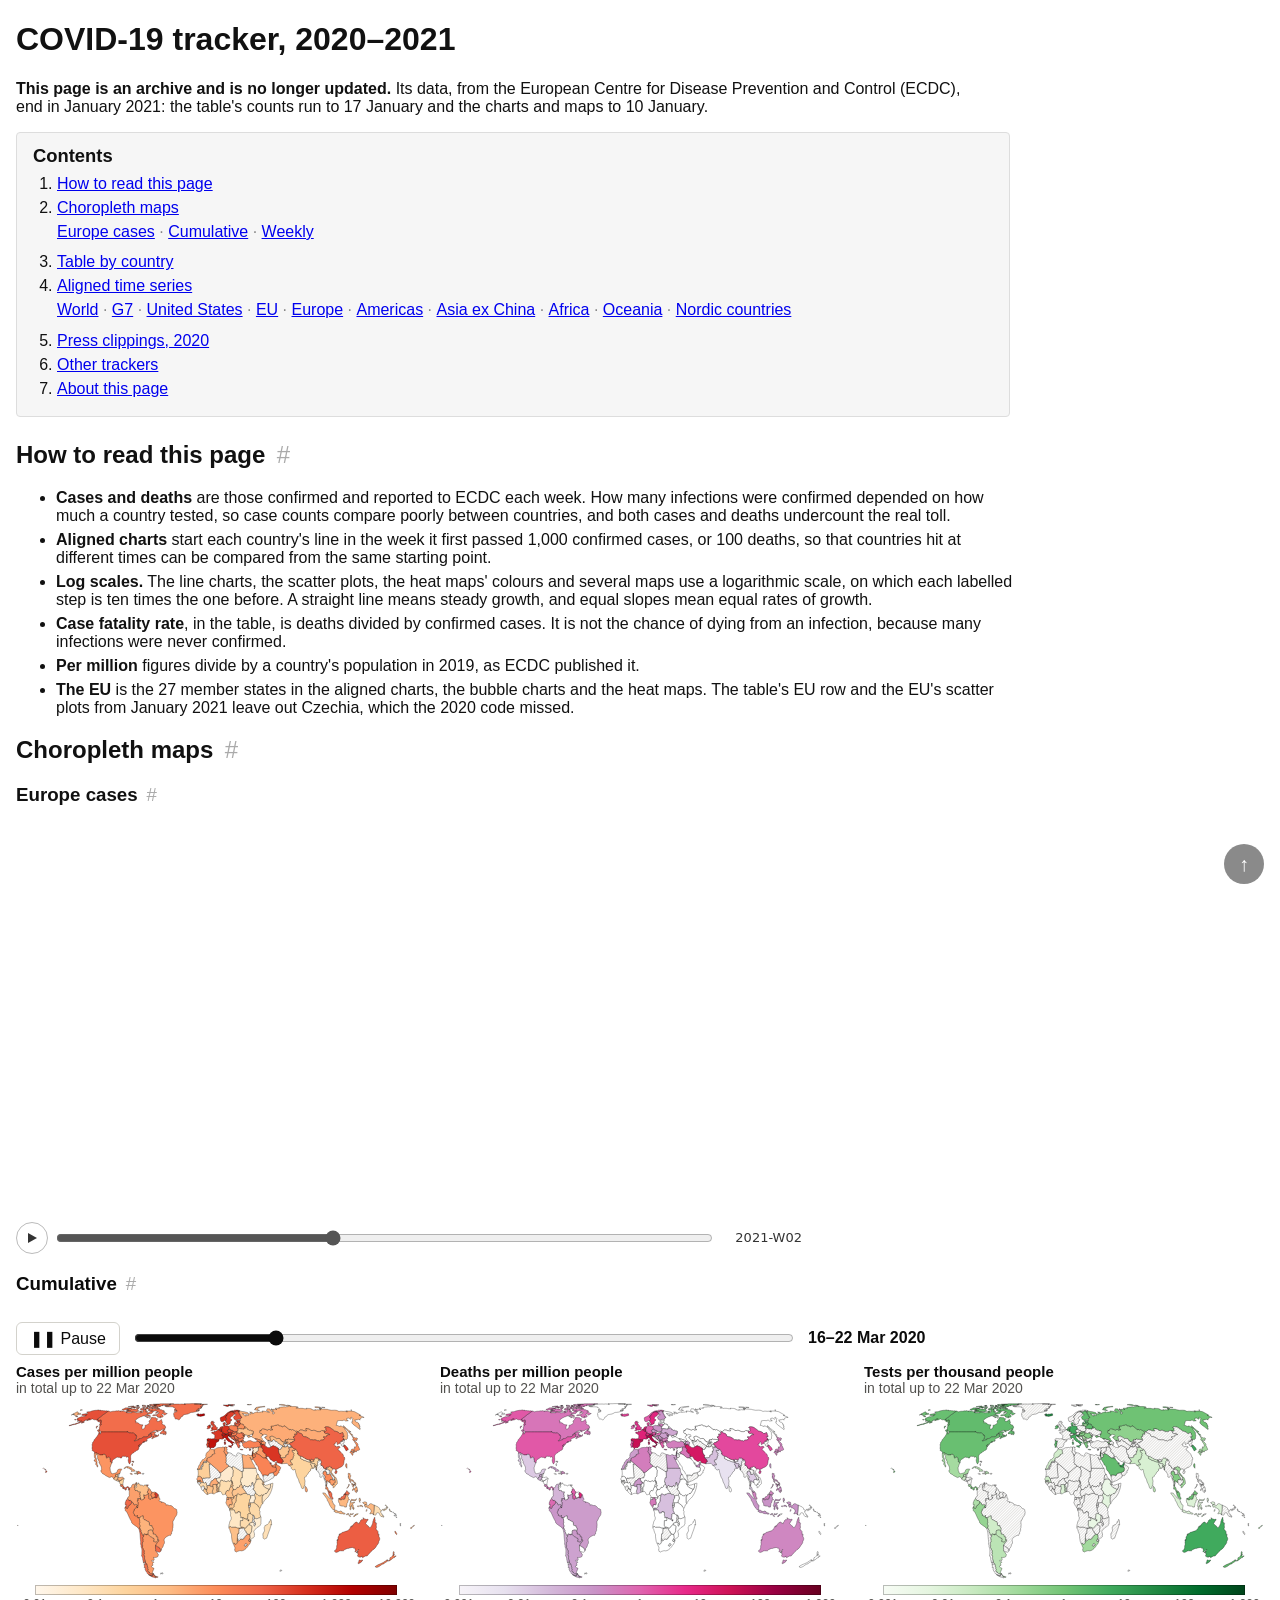
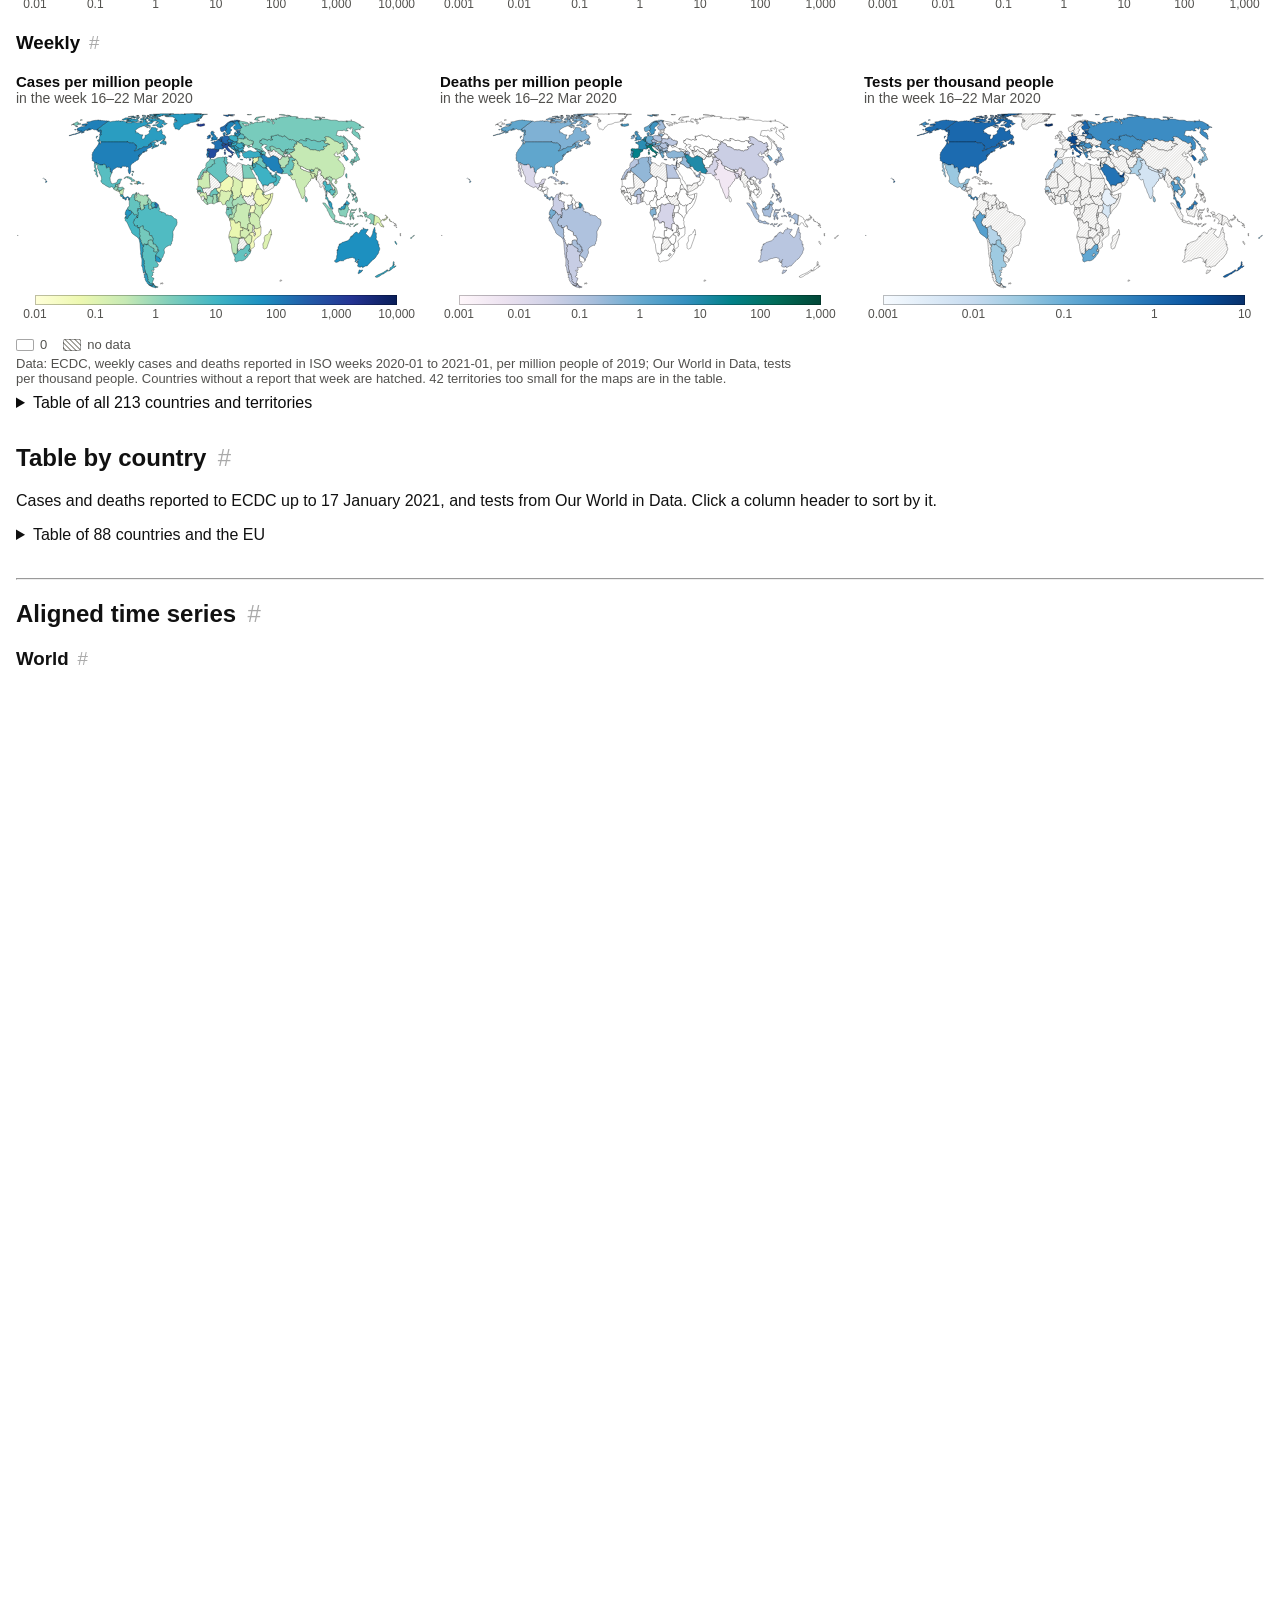
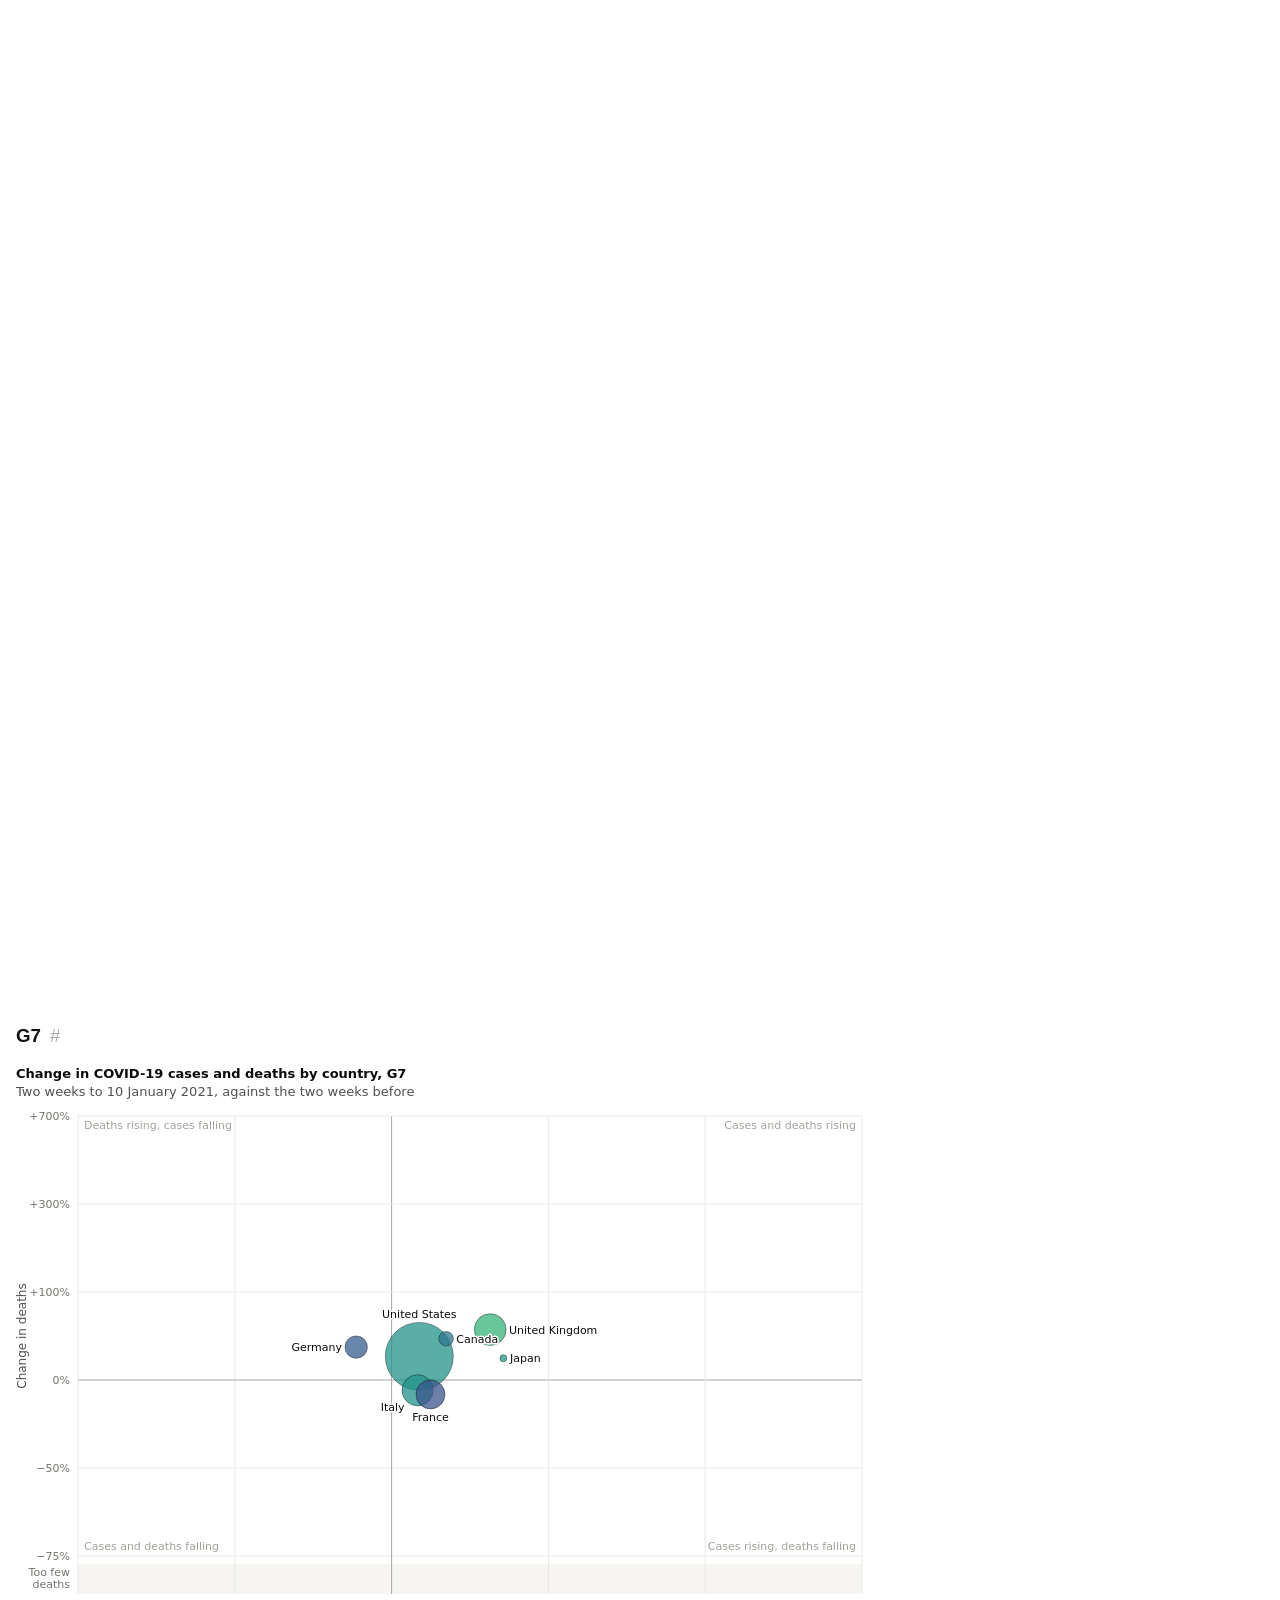
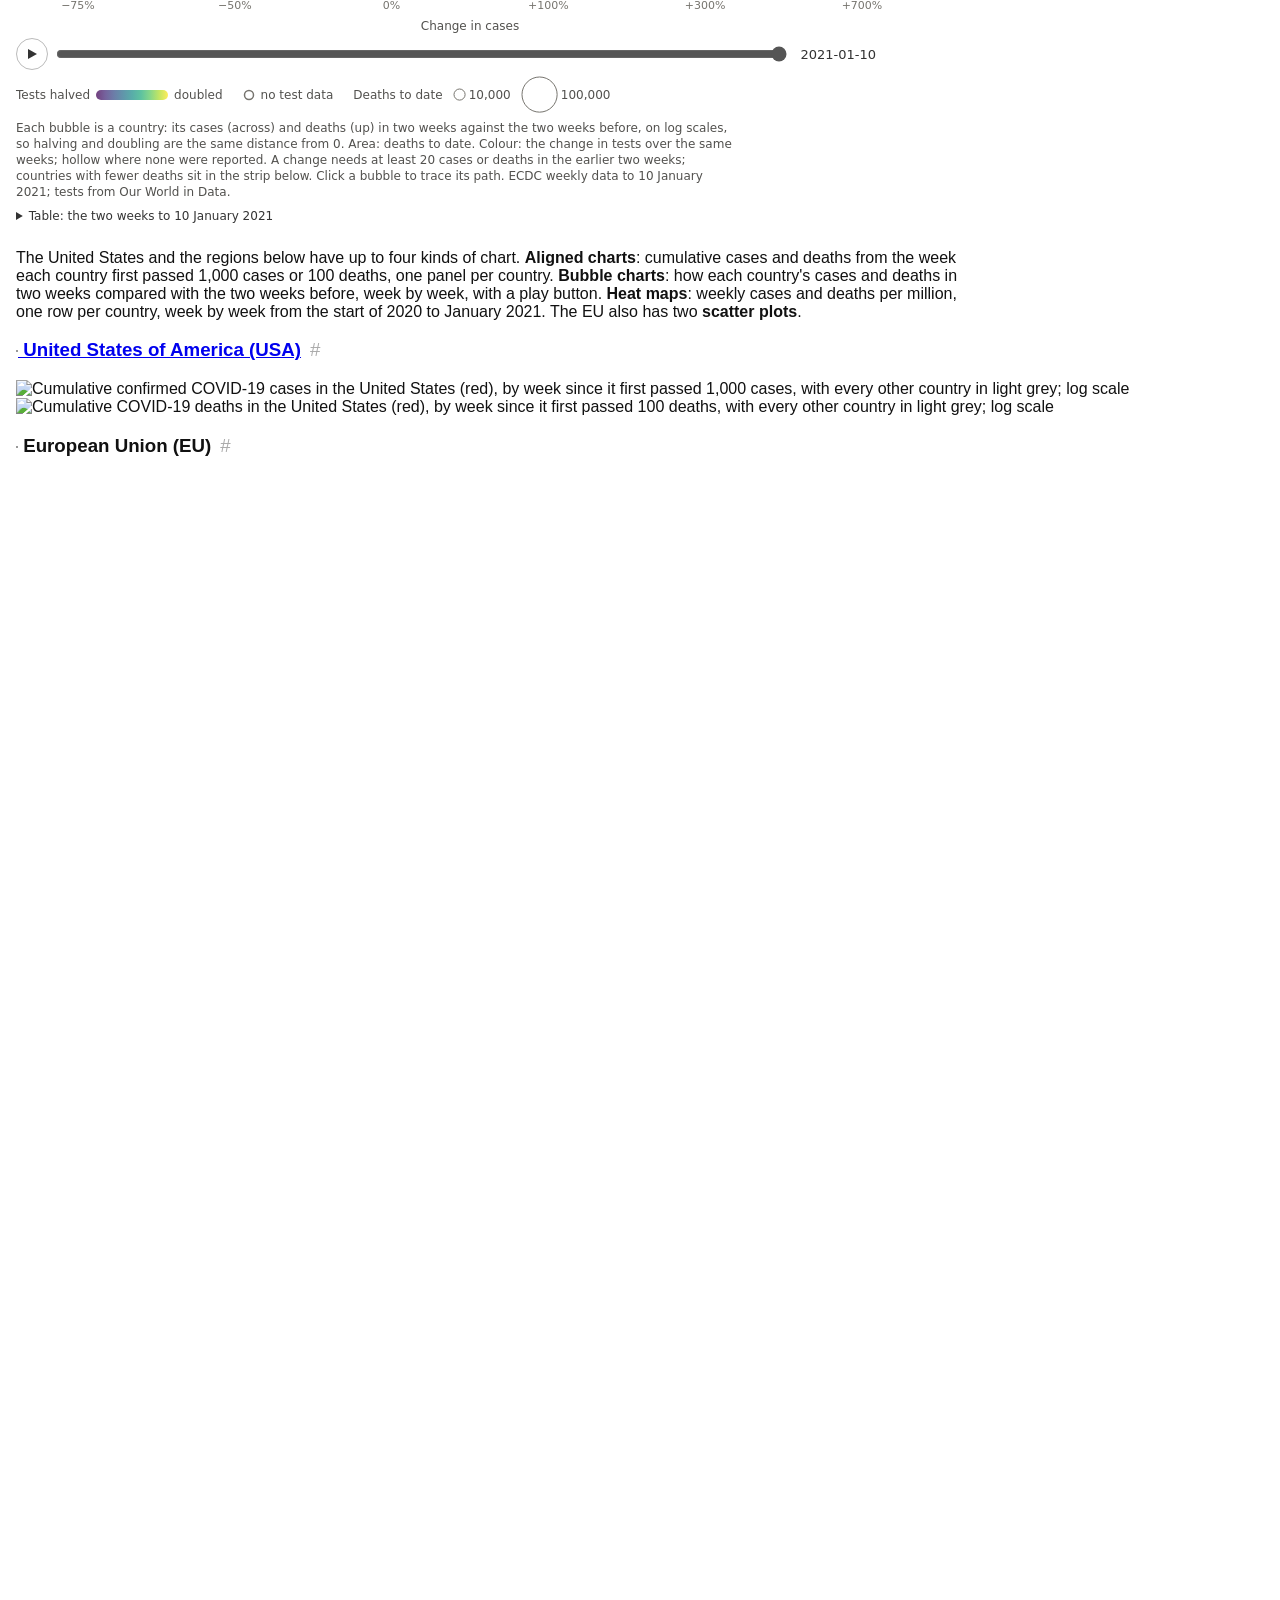
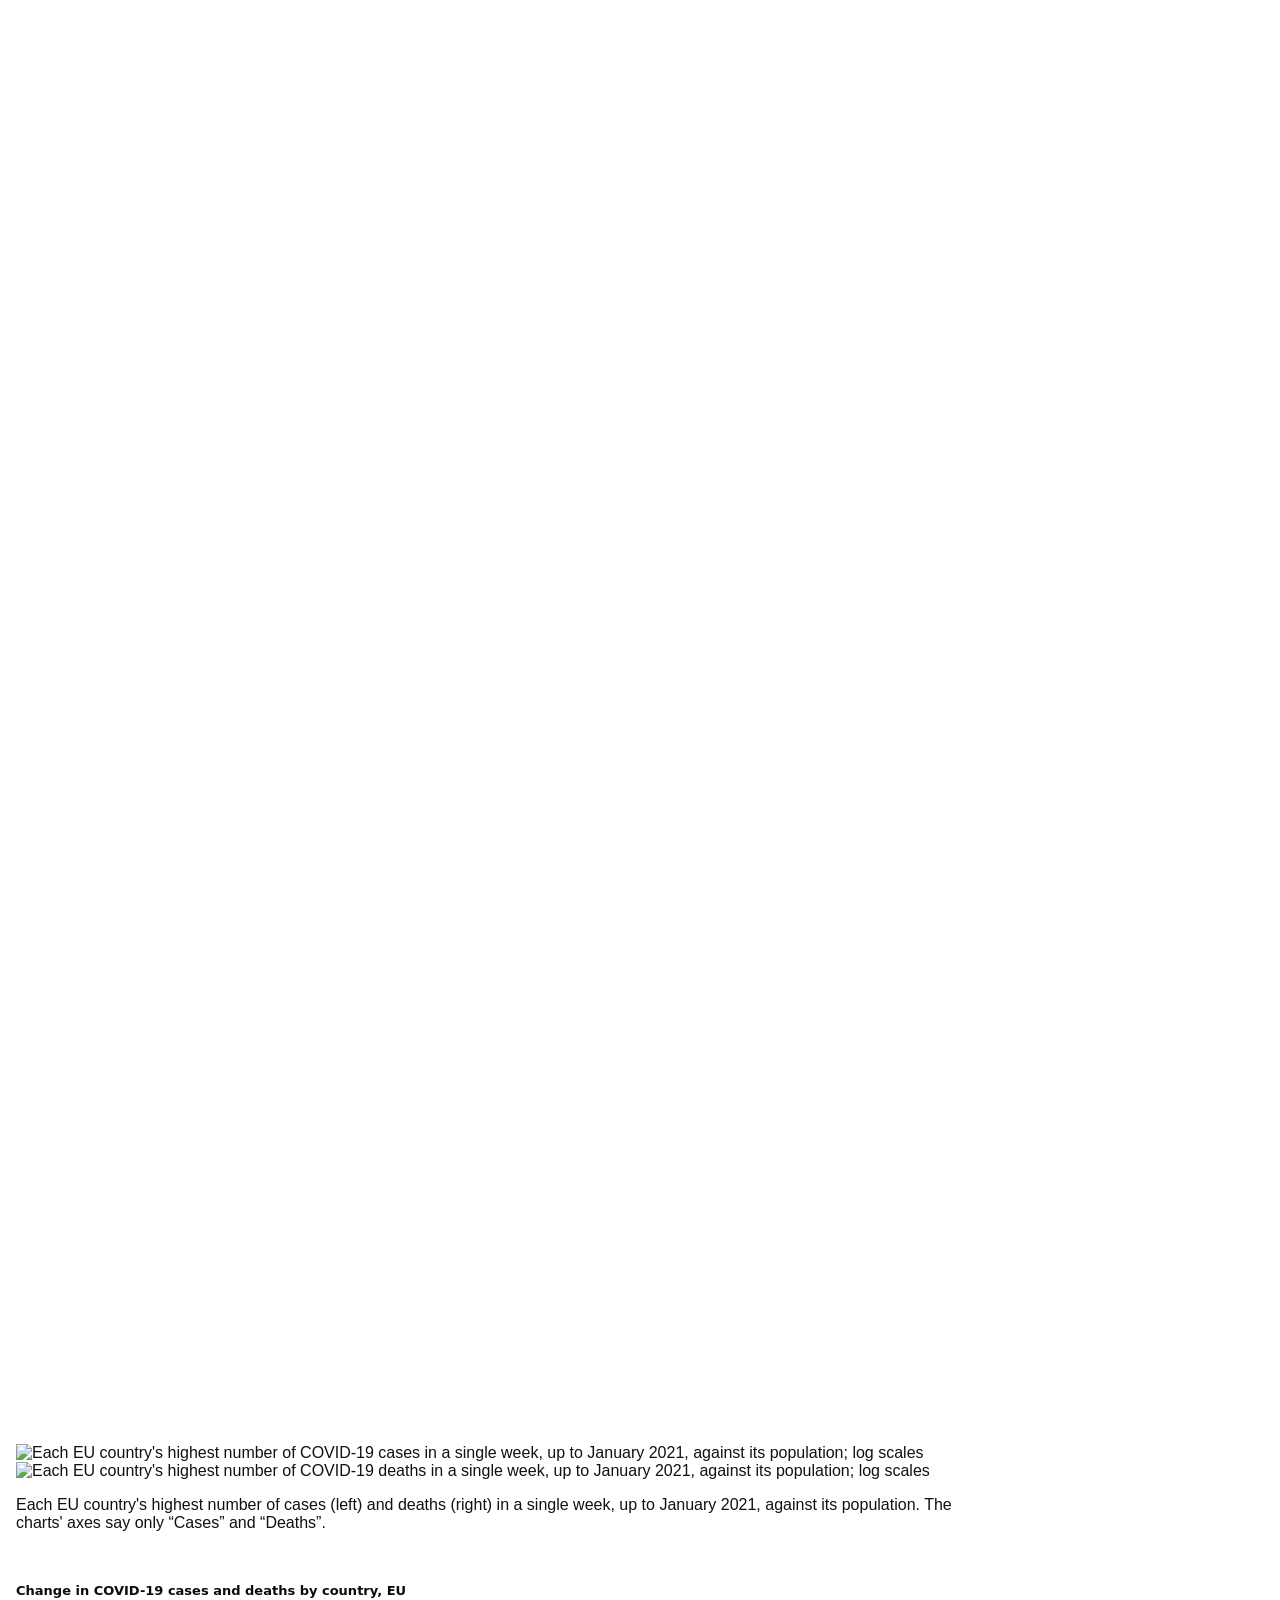
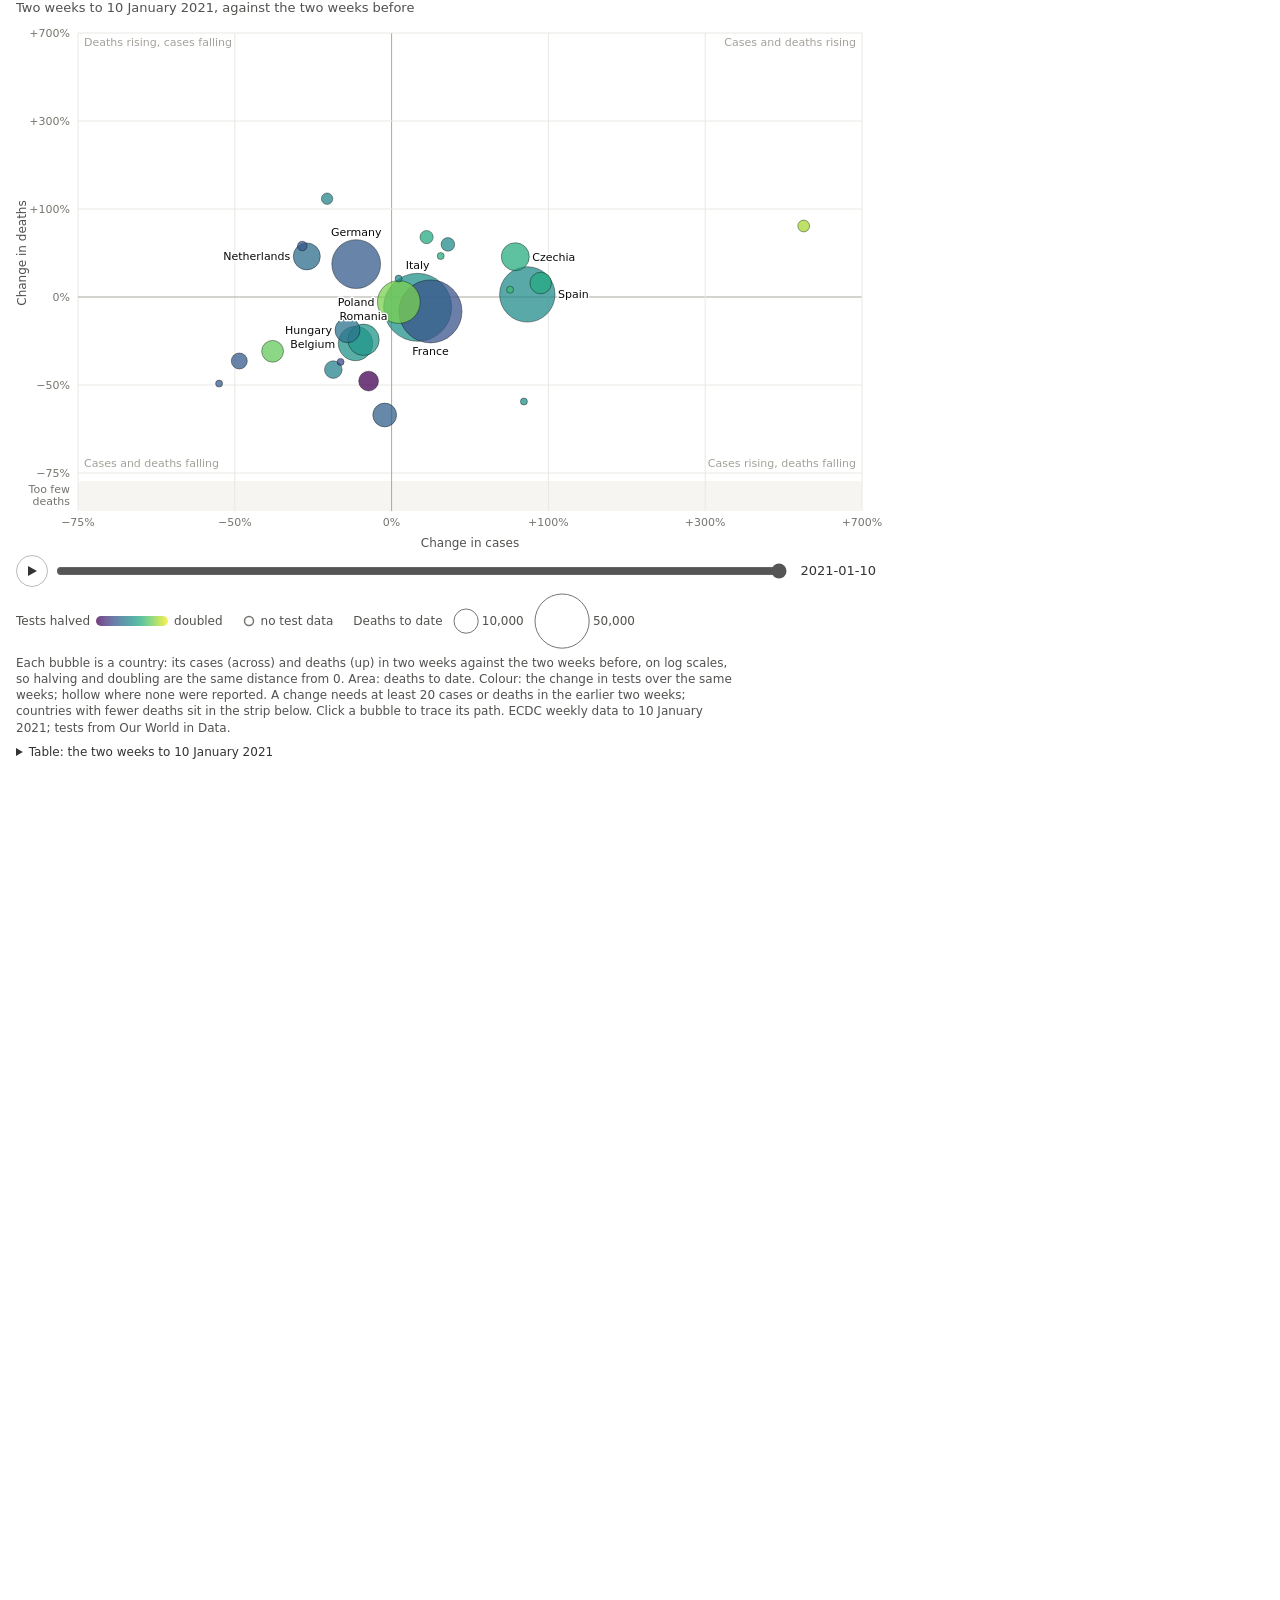
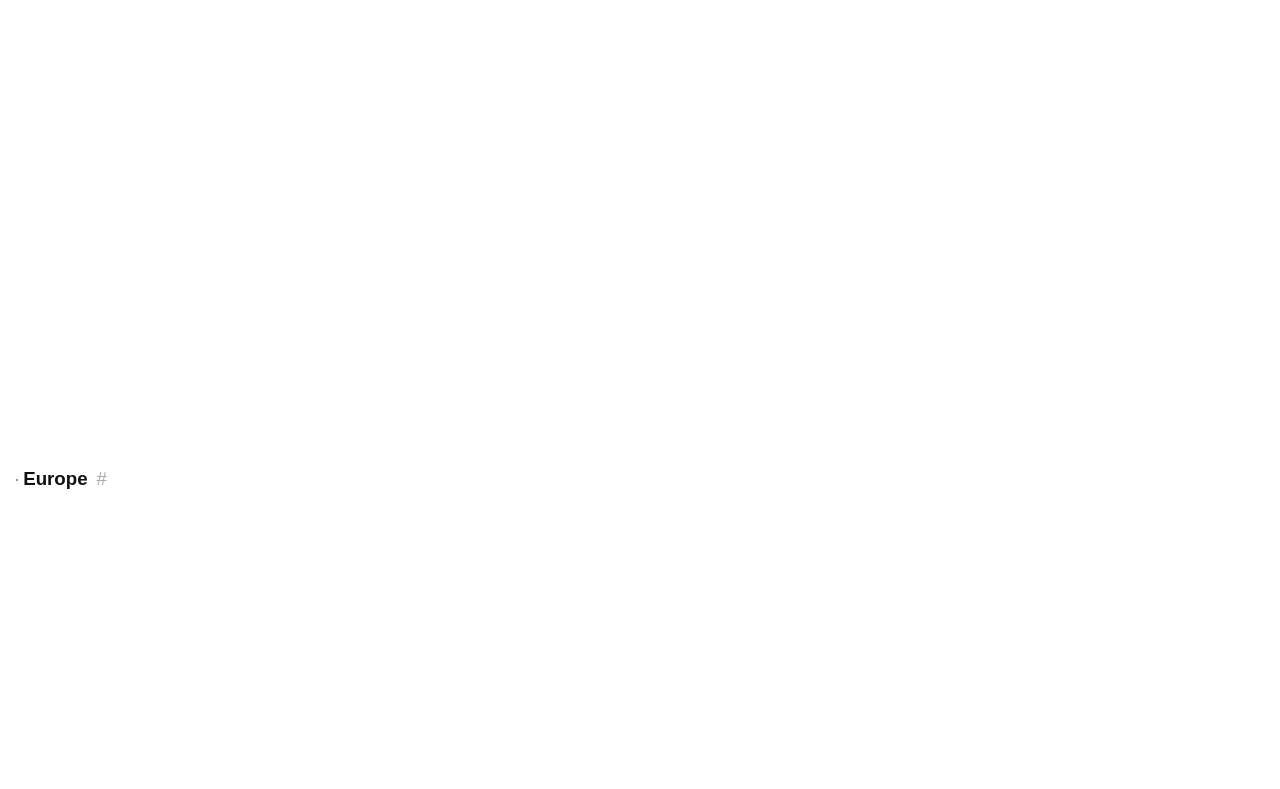
==== commit 0471a560: "Page table: populations are ECDC's of 2019, as on the maps, and cases and deaths per million follow " ====
--- a/site/index.html
+++ b/site/index.html
@@ -300,7 +300,7 @@
 <li><b>Aligned charts</b> start each country's line in the week it first passed 1,000 confirmed cases, or 100 deaths, so that countries hit at different times can be compared from the same starting point.</li>
 <li><b>Log scales.</b> The line charts, the scatter plots, the heat maps' colours and several maps use a logarithmic scale, on which each labelled step is ten times the one before. A straight line means steady growth, and equal slopes mean equal rates of growth.</li>
 <li><b>Case fatality rate</b>, in the table, is deaths divided by confirmed cases. It is not the chance of dying from an infection, because many infections were never confirmed.</li>
-<li><b>Per million</b> figures divide by a country's population. The table uses populations from about 2014, which for most countries differ from those of 2020 by a few per cent.</li>
+<li><b>Per million</b> figures divide by a country's population in 2019, as ECDC published it.</li>
 <li><b>The EU</b> is the 27 member states in the aligned charts, the bubble charts and the heat maps. The table's EU row and the EU's scatter plots from January 2021 leave out Czechia, which the 2020 code missed.</li>
 </ul>
 
@@ -350,95 +350,95 @@
         <th>Charts</th>
     </tr>
 
-<tr><td>United States of America</td><td>319.3</td><td>Americas</td><td>23,938,288</td><td>397,611</td><td>1.7</td><td>1,515,282</td><td>23,169</td><td>74,980.8</td><td>1,245.4</td><td>856.6</td><td><a href="days100_cases_perCapitaFalse_United_States_of_America.png">cases</a> · <a href="days100_deaths_perCapitaFalse_United_States_of_America.png">deaths</a> · <a href="plot_bar_United_States_of_America.png">weekly</a></td></tr>
-<tr><td>EU without Czechia</td><td>434.9</td><td>Europe</td><td>16,948,020</td><td>410,569</td><td>2.4</td><td>908,606</td><td>21,928</td><td>38,974.0</td><td>944.2</td><td>489.9</td><td><a href="days100_cases_perCapitaFalse_EU.png">cases</a> · <a href="days100_deaths_perCapitaFalse_EU.png">deaths</a> · <a href="plot_bar_EU.png">weekly</a></td></tr>
-<tr id="india"><td>India</td><td>1,263.9</td><td>Asia</td><td>10,571,773</td><td>152,419</td><td>1.4</td><td>105,178</td><td>1,259</td><td>8,364.2</td><td>120.6</td><td>139.4</td><td><a href="days100_cases_perCapitaFalse_India.png">cases</a> · <a href="days100_deaths_perCapitaFalse_India.png">deaths</a> · <a href="plot_bar_India.png">weekly</a></td></tr>
-<tr id="brazil"><td>Brazil</td><td>203.6</td><td>Americas</td><td>8,511,770</td><td>210,299</td><td>2.5</td><td>380,158</td><td>6,719</td><td>41,809.2</td><td>1,033.0</td><td>30.2</td><td><a href="days100_cases_perCapitaFalse_Brazil.png">cases</a> · <a href="days100_deaths_perCapitaFalse_Brazil.png">deaths</a> · <a href="plot_bar_Brazil.png">weekly</a></td></tr>
-<tr><td>Russia</td><td>146.2</td><td>Europe</td><td>3,591,066</td><td>66,037</td><td>1.8</td><td>165,797</td><td>3,764</td><td>24,557.2</td><td>451.6</td><td>687.7</td><td><a href="days100_cases_perCapitaFalse_Russia.png">cases</a> · <a href="days100_deaths_perCapitaFalse_Russia.png">deaths</a> · <a href="plot_bar_Russia.png">weekly</a></td></tr>
-<tr id="united-kingdom"><td>United Kingdom</td><td>64.1</td><td>Europe</td><td>3,395,959</td><td>89,261</td><td>2.6</td><td>323,610</td><td>7,830</td><td>52,974.4</td><td>1,392.4</td><td>978.4</td><td><a href="days100_cases_perCapitaFalse_United_Kingdom.png">cases</a> · <a href="days100_deaths_perCapitaFalse_United_Kingdom.png">deaths</a> · <a href="plot_bar_United_Kingdom.png">weekly</a></td></tr>
-<tr id="france"><td>France</td><td>66.1</td><td>Europe</td><td>2,910,989</td><td>70,283</td><td>2.4</td><td>127,733</td><td>2,533</td><td>44,053.8</td><td>1,063.6</td><td>–</td><td><a href="days100_cases_perCapitaFalse_France.png">cases</a> · <a href="days100_deaths_perCapitaFalse_France.png">deaths</a> · <a href="plot_bar_France.png">weekly</a></td></tr>
-<tr id="italy"><td>Italy</td><td>60.8</td><td>Europe</td><td>2,381,277</td><td>82,177</td><td>3.5</td><td>104,786</td><td>3,422</td><td>39,185.7</td><td>1,352.3</td><td>518.0</td><td><a href="days100_cases_perCapitaFalse_Italy.png">cases</a> · <a href="days100_deaths_perCapitaFalse_Italy.png">deaths</a> · <a href="plot_bar_Italy.png">weekly</a></td></tr>
-<tr id="spain"><td>Spain</td><td>46.5</td><td>Europe</td><td>2,336,451</td><td>53,769</td><td>2.3</td><td>224,669</td><td>1,494</td><td>50,237.9</td><td>1,156.1</td><td>565.4</td><td><a href="days100_cases_perCapitaFalse_Spain.png">cases</a> · <a href="days100_deaths_perCapitaFalse_Spain.png">deaths</a> · <a href="plot_bar_Spain.png">weekly</a></td></tr>
-<tr id="germany"><td>Germany</td><td>80.8</td><td>Europe</td><td>2,040,659</td><td>46,633</td><td>2.3</td><td>119,635</td><td>5,947</td><td>25,261.0</td><td>577.3</td><td>446.2</td><td><a href="days100_cases_perCapitaFalse_Germany.png">cases</a> · <a href="days100_deaths_perCapitaFalse_Germany.png">deaths</a> · <a href="plot_bar_Germany.png">weekly</a></td></tr>
-<tr><td>Colombia</td><td>47.9</td><td>Americas</td><td>1,923,132</td><td>49,004</td><td>2.5</td><td>121,229</td><td>2,553</td><td>40,142.4</td><td>1,022.9</td><td>138.9</td><td><a href="days100_cases_perCapitaFalse_Colombia.png">cases</a> · <a href="days100_deaths_perCapitaFalse_Colombia.png">deaths</a> · <a href="plot_bar_Colombia.png">weekly</a></td></tr>
-<tr><td>Argentina</td><td>42.7</td><td>Americas</td><td>1,807,396</td><td>45,832</td><td>2.5</td><td>76,488</td><td>1,178</td><td>42,358.0</td><td>1,074.1</td><td>110.6</td><td><a href="days100_cases_perCapitaFalse_Argentina.png">cases</a> · <a href="days100_deaths_perCapitaFalse_Argentina.png">deaths</a> · <a href="plot_bar_Argentina.png">weekly</a></td></tr>
-<tr id="mexico"><td>Mexico</td><td>119.7</td><td>Americas</td><td>1,649,502</td><td>141,248</td><td>8.6</td><td>107,869</td><td>6,880</td><td>13,778.8</td><td>1,179.9</td><td>31.5</td><td><a href="days100_cases_perCapitaFalse_Mexico.png">cases</a> · <a href="days100_deaths_perCapitaFalse_Mexico.png">deaths</a> · <a href="plot_bar_Mexico.png">weekly</a></td></tr>
-<tr><td>Turkey</td><td>76.7</td><td>Asia</td><td>1,572,763</td><td>23,997</td><td>1.5</td><td>60,845</td><td>1,190</td><td>20,514.0</td><td>313.0</td><td>341.8</td><td><a href="days100_cases_perCapitaFalse_Turkey.png">cases</a> · <a href="days100_deaths_perCapitaFalse_Turkey.png">deaths</a> · <a href="plot_bar_Turkey.png">weekly</a></td></tr>
-<tr><td>Poland</td><td>38.5</td><td>Europe</td><td>1,438,914</td><td>33,407</td><td>2.3</td><td>48,529</td><td>2,143</td><td>37,378.3</td><td>867.8</td><td>215.1</td><td><a href="days100_cases_perCapitaFalse_Poland.png">cases</a> · <a href="days100_deaths_perCapitaFalse_Poland.png">deaths</a> · <a href="plot_bar_Poland.png">weekly</a></td></tr>
-<tr><td>South Africa</td><td>54.0</td><td>Africa</td><td>1,337,926</td><td>37,105</td><td>2.8</td><td>106,329</td><td>3,942</td><td>24,775.5</td><td>687.1</td><td>135.9</td><td><a href="days100_cases_perCapitaFalse_South_Africa.png">cases</a> · <a href="days100_deaths_perCapitaFalse_South_Africa.png">deaths</a> · <a href="plot_bar_South_Africa.png">weekly</a></td></tr>
-<tr><td>Iran</td><td>78.0</td><td>Asia</td><td>1,330,411</td><td>56,803</td><td>4.3</td><td>44,005</td><td>632</td><td>17,063.9</td><td>728.6</td><td>107.3</td><td><a href="days100_cases_perCapitaFalse_Iran.png">cases</a> · <a href="days100_deaths_perCapitaFalse_Iran.png">deaths</a> · <a href="plot_bar_Iran.png">weekly</a></td></tr>
-<tr><td>Ukraine</td><td>43.0</td><td>Europe</td><td>1,163,716</td><td>20,869</td><td>1.8</td><td>44,402</td><td>1,034</td><td>27,079.7</td><td>485.6</td><td>140.1</td><td><a href="days100_cases_perCapitaFalse_Ukraine.png">cases</a> · <a href="days100_deaths_perCapitaFalse_Ukraine.png">deaths</a> · <a href="plot_bar_Ukraine.png">weekly</a></td></tr>
-<tr><td>Peru</td><td>30.8</td><td>Americas</td><td>1,068,802</td><td>38,931</td><td>3.6</td><td>31,452</td><td>596</td><td>34,685.4</td><td>1,263.4</td><td>62.4</td><td><a href="days100_cases_perCapitaFalse_Peru.png">cases</a> · <a href="days100_deaths_perCapitaFalse_Peru.png">deaths</a> · <a href="plot_bar_Peru.png">weekly</a></td></tr>
-<tr id="netherlands"><td>Netherlands</td><td>16.9</td><td>Europe</td><td>916,186</td><td>13,042</td><td>1.4</td><td>38,967</td><td>645</td><td>54,273.2</td><td>772.6</td><td>345.6</td><td><a href="days100_cases_perCapitaFalse_Netherlands.png">cases</a> · <a href="days100_deaths_perCapitaFalse_Netherlands.png">deaths</a> · <a href="plot_bar_Netherlands.png">weekly</a></td></tr>
-<tr id="indonesia"><td>Indonesia</td><td>252.2</td><td>Asia</td><td>907,929</td><td>25,987</td><td>2.9</td><td>79,903</td><td>1,858</td><td>3,600.5</td><td>103.1</td><td>21.7</td><td><a href="days100_cases_perCapitaFalse_Indonesia.png">cases</a> · <a href="days100_deaths_perCapitaFalse_Indonesia.png">deaths</a> · <a href="plot_bar_Indonesia.png">weekly</a></td></tr>
-<tr id="canada"><td>Canada</td><td>35.5</td><td>Americas</td><td>715,072</td><td>18,120</td><td>2.5</td><td>46,891</td><td>1,034</td><td>20,120.0</td><td>509.8</td><td>453.6</td><td><a href="days100_cases_perCapitaFalse_Canada.png">cases</a> · <a href="days100_deaths_perCapitaFalse_Canada.png">deaths</a> · <a href="plot_bar_Canada.png">weekly</a></td></tr>
-<tr><td>Romania</td><td>19.9</td><td>Europe</td><td>695,153</td><td>17,271</td><td>2.5</td><td>21,882</td><td>546</td><td>34,857.6</td><td>866.0</td><td>277.0</td><td><a href="days100_cases_perCapitaFalse_Romania.png">cases</a> · <a href="days100_deaths_perCapitaFalse_Romania.png">deaths</a> · <a href="plot_bar_Romania.png">weekly</a></td></tr>
-<tr id="belgium"><td>Belgium</td><td>11.2</td><td>Europe</td><td>680,040</td><td>20,491</td><td>3.0</td><td>13,749</td><td>335</td><td>60,580.1</td><td>1,825.4</td><td>687.8</td><td><a href="days100_cases_perCapitaFalse_Belgium.png">cases</a> · <a href="days100_deaths_perCapitaFalse_Belgium.png">deaths</a> · <a href="plot_bar_Belgium.png">weekly</a></td></tr>
-<tr><td>Chile</td><td>17.8</td><td>Americas</td><td>673,750</td><td>17,547</td><td>2.6</td><td>27,858</td><td>385</td><td>37,810.6</td><td>984.7</td><td>405.4</td><td><a href="days100_cases_perCapitaFalse_Chile.png">cases</a> · <a href="days100_deaths_perCapitaFalse_Chile.png">deaths</a> · <a href="plot_bar_Chile.png">weekly</a></td></tr>
-<tr><td>Iraq</td><td>36.0</td><td>Asia</td><td>608,232</td><td>12,944</td><td>2.1</td><td>9,863</td><td>100</td><td>16,893.2</td><td>359.5</td><td>133.7</td><td><a href="days100_cases_perCapitaFalse_Iraq.png">cases</a> · <a href="days100_deaths_perCapitaFalse_Iraq.png">deaths</a> · <a href="plot_bar_Iraq.png">weekly</a></td></tr>
-<tr id="portugal"><td>Portugal</td><td>10.5</td><td>Europe</td><td>556,503</td><td>9,028</td><td>1.6</td><td>67,210</td><td>1,103</td><td>53,112.6</td><td>861.6</td><td>682.3</td><td><a href="days100_cases_perCapitaFalse_Portugal.png">cases</a> · <a href="days100_deaths_perCapitaFalse_Portugal.png">deaths</a> · <a href="plot_bar_Portugal.png">weekly</a></td></tr>
-<tr><td>Israel</td><td>8.3</td><td>Asia</td><td>551,689</td><td>4,005</td><td>0.7</td><td>56,626</td><td>316</td><td>66,722.6</td><td>484.4</td><td>1,254.4</td><td><a href="days100_cases_perCapitaFalse_Israel.png">cases</a> · <a href="days100_deaths_perCapitaFalse_Israel.png">deaths</a> · <a href="plot_bar_Israel.png">weekly</a></td></tr>
-<tr id="sweden"><td>Sweden</td><td>9.7</td><td>Europe</td><td>531,145</td><td>10,764</td><td>2.0</td><td>28,918</td><td>1,098</td><td>54,546.2</td><td>1,105.4</td><td>–</td><td><a href="days100_cases_perCapitaFalse_Sweden.png">cases</a> · <a href="days100_deaths_perCapitaFalse_Sweden.png">deaths</a> · <a href="plot_bar_Sweden.png">weekly</a></td></tr>
-<tr><td>Bangladesh</td><td>157.5</td><td>Asia</td><td>527,632</td><td>7,906</td><td>1.5</td><td>5,179</td><td>125</td><td>3,350.3</td><td>50.2</td><td>21.8</td><td><a href="days100_cases_perCapitaFalse_Bangladesh.png">cases</a> · <a href="days100_deaths_perCapitaFalse_Bangladesh.png">deaths</a> · <a href="plot_bar_Bangladesh.png">weekly</a></td></tr>
-<tr><td>Pakistan</td><td>188.4</td><td>Asia</td><td>521,211</td><td>10,997</td><td>2.1</td><td>16,918</td><td>321</td><td>2,766.4</td><td>58.4</td><td>35.0</td><td><a href="days100_cases_perCapitaFalse_Pakistan.png">cases</a> · <a href="days100_deaths_perCapitaFalse_Pakistan.png">deaths</a> · <a href="plot_bar_Pakistan.png">weekly</a></td></tr>
-<tr><td>Philippines</td><td>100.7</td><td>Asia</td><td>500,577</td><td>9,895</td><td>2.0</td><td>12,887</td><td>490</td><td>4,971.1</td><td>98.3</td><td>65.9</td><td><a href="days100_cases_perCapitaFalse_Philippines.png">cases</a> · <a href="days100_deaths_perCapitaFalse_Philippines.png">deaths</a> · <a href="plot_bar_Philippines.png">weekly</a></td></tr>
-<tr id="switzerland"><td>Switzerland</td><td>8.2</td><td>Europe</td><td>497,472</td><td>8,047</td><td>1.6</td><td>15,378</td><td>392</td><td>60,787.4</td><td>983.3</td><td>428.7</td><td><a href="days100_cases_perCapitaFalse_Switzerland.png">cases</a> · <a href="days100_deaths_perCapitaFalse_Switzerland.png">deaths</a> · <a href="plot_bar_Switzerland.png">weekly</a></td></tr>
-<tr><td>Morocco</td><td>33.5</td><td>Africa</td><td>459,671</td><td>7,942</td><td>1.7</td><td>7,139</td><td>199</td><td>13,735.9</td><td>237.3</td><td>131.1</td><td><a href="days100_cases_perCapitaFalse_Morocco.png">cases</a> · <a href="days100_deaths_perCapitaFalse_Morocco.png">deaths</a> · <a href="plot_bar_Morocco.png">weekly</a></td></tr>
-<tr id="austria"><td>Austria</td><td>8.5</td><td>Europe</td><td>391,113</td><td>7,014</td><td>1.8</td><td>11,406</td><td>383</td><td>45,866.4</td><td>822.5</td><td>942.5</td><td><a href="days100_cases_perCapitaFalse_Austria.png">cases</a> · <a href="days100_deaths_perCapitaFalse_Austria.png">deaths</a> · <a href="plot_bar_Austria.png">weekly</a></td></tr>
-<tr><td>Serbia</td><td>7.2</td><td>Europe</td><td>372,533</td><td>3,750</td><td>1.0</td><td>12,844</td><td>168</td><td>51,835.3</td><td>521.8</td><td>377.2</td><td><a href="days100_cases_perCapitaFalse_Serbia.png">cases</a> · <a href="days100_deaths_perCapitaFalse_Serbia.png">deaths</a> · <a href="plot_bar_Serbia.png">weekly</a></td></tr>
-<tr><td>Saudi Arabia</td><td>30.8</td><td>Asia</td><td>364,929</td><td>6,323</td><td>1.7</td><td>1,120</td><td>32</td><td>11,859.8</td><td>205.5</td><td>348.4</td><td><a href="days100_cases_perCapitaFalse_Saudi_Arabia.png">cases</a> · <a href="days100_deaths_perCapitaFalse_Saudi_Arabia.png">deaths</a> · <a href="plot_bar_Saudi_Arabia.png">weekly</a></td></tr>
-<tr><td>Hungary</td><td>9.9</td><td>Europe</td><td>352,703</td><td>11,409</td><td>3.2</td><td>9,047</td><td>684</td><td>35,702.3</td><td>1,154.9</td><td>270.9</td><td><a href="days100_cases_perCapitaFalse_Hungary.png">cases</a> · <a href="days100_deaths_perCapitaFalse_Hungary.png">deaths</a> · <a href="plot_bar_Hungary.png">weekly</a></td></tr>
-<tr id="japan"><td>Japan</td><td>127.1</td><td>Asia</td><td>328,294</td><td>4,501</td><td>1.4</td><td>41,542</td><td>457</td><td>2,583.4</td><td>35.4</td><td>48.0</td><td><a href="days100_cases_perCapitaFalse_Japan.png">cases</a> · <a href="days100_deaths_perCapitaFalse_Japan.png">deaths</a> · <a href="plot_bar_Japan.png">weekly</a></td></tr>
-<tr><td>Jordan</td><td>6.7</td><td>Asia</td><td>315,544</td><td>4,153</td><td>1.3</td><td>6,874</td><td>110</td><td>47,329.5</td><td>622.9</td><td>366.1</td><td><a href="days100_cases_perCapitaFalse_Jordan.png">cases</a> · <a href="days100_deaths_perCapitaFalse_Jordan.png">deaths</a> · <a href="plot_bar_Jordan.png">weekly</a></td></tr>
-<tr><td>Panama</td><td>3.7</td><td>Americas</td><td>298,019</td><td>4,787</td><td>1.6</td><td>18,823</td><td>332</td><td>80,256.9</td><td>1,289.1</td><td>376.9</td><td><a href="days100_cases_perCapitaFalse_Panama.png">cases</a> · <a href="days100_deaths_perCapitaFalse_Panama.png">deaths</a> · <a href="plot_bar_Panama.png">weekly</a></td></tr>
-<tr><td>Nepal</td><td>27.6</td><td>Asia</td><td>267,322</td><td>1,959</td><td>0.7</td><td>2,542</td><td>42</td><td>9,669.4</td><td>70.9</td><td>70.5</td><td><a href="days100_cases_perCapitaFalse_Nepal.png">cases</a> · <a href="days100_deaths_perCapitaFalse_Nepal.png">deaths</a> · <a href="plot_bar_Nepal.png">weekly</a></td></tr>
-<tr><td>United Arab Emirates</td><td>9.4</td><td>Asia</td><td>253,261</td><td>745</td><td>0.3</td><td>20,279</td><td>34</td><td>26,811.5</td><td>78.9</td><td>2,514.8</td><td><a href="days100_cases_perCapitaFalse_United_Arab_Emirates.png">cases</a> · <a href="days100_deaths_perCapitaFalse_United_Arab_Emirates.png">deaths</a> · <a href="plot_bar_United_Arab_Emirates.png">weekly</a></td></tr>
-<tr><td>Ecuador</td><td>15.9</td><td>Americas</td><td>231,644</td><td>14,322</td><td>6.2</td><td>10,138</td><td>138</td><td>14,579.0</td><td>901.4</td><td>45.5</td><td><a href="days100_cases_perCapitaFalse_Ecuador.png">cases</a> · <a href="days100_deaths_perCapitaFalse_Ecuador.png">deaths</a> · <a href="plot_bar_Ecuador.png">weekly</a></td></tr>
-<tr><td>Belarus</td><td>9.5</td><td>Europe</td><td>227,360</td><td>1,591</td><td>0.7</td><td>13,367</td><td>65</td><td>23,995.5</td><td>167.9</td><td>463.0</td><td><a href="days100_cases_perCapitaFalse_Belarus.png">cases</a> · <a href="days100_deaths_perCapitaFalse_Belarus.png">deaths</a> · <a href="plot_bar_Belarus.png">weekly</a></td></tr>
-<tr><td>Croatia</td><td>4.3</td><td>Europe</td><td>225,128</td><td>4,655</td><td>2.1</td><td>4,905</td><td>252</td><td>52,753.4</td><td>1,090.8</td><td>283.2</td><td><a href="days100_cases_perCapitaFalse_Croatia.png">cases</a> · <a href="days100_deaths_perCapitaFalse_Croatia.png">deaths</a> · <a href="plot_bar_Croatia.png">weekly</a></td></tr>
-<tr><td>Slovakia</td><td>5.4</td><td>Europe</td><td>224,385</td><td>3,526</td><td>1.6</td><td>15,316</td><td>519</td><td>41,430.4</td><td>651.0</td><td>315.8</td><td><a href="days100_cases_perCapitaFalse_Slovakia.png">cases</a> · <a href="days100_deaths_perCapitaFalse_Slovakia.png">deaths</a> · <a href="plot_bar_Slovakia.png">weekly</a></td></tr>
-<tr><td>Bulgaria</td><td>7.2</td><td>Europe</td><td>211,813</td><td>8,483</td><td>4.0</td><td>3,302</td><td>357</td><td>29,233.0</td><td>1,170.8</td><td>191.4</td><td><a href="days100_cases_perCapitaFalse_Bulgaria.png">cases</a> · <a href="days100_deaths_perCapitaFalse_Bulgaria.png">deaths</a> · <a href="plot_bar_Bulgaria.png">weekly</a></td></tr>
-<tr><td>Dominican Republic</td><td>10.4</td><td>Americas</td><td>194,966</td><td>2,448</td><td>1.3</td><td>11,684</td><td>21</td><td>18,786.0</td><td>235.9</td><td>92.5</td><td><a href="days100_cases_perCapitaFalse_Dominican_Republic.png">cases</a> · <a href="days100_deaths_perCapitaFalse_Dominican_Republic.png">deaths</a> · <a href="plot_bar_Dominican_Republic.png">weekly</a></td></tr>
-<tr id="denmark"><td>Denmark</td><td>5.7</td><td>Europe</td><td>189,895</td><td>1,805</td><td>1.0</td><td>7,170</td><td>208</td><td>33,575.6</td><td>319.1</td><td>2,200.4</td><td><a href="days100_cases_perCapitaFalse_Denmark.png">cases</a> · <a href="days100_deaths_perCapitaFalse_Denmark.png">deaths</a> · <a href="plot_bar_Denmark.png">weekly</a></td></tr>
-<tr><td>Bolivia</td><td>10.0</td><td>Americas</td><td>187,183</td><td>9,636</td><td>5.1</td><td>13,287</td><td>260</td><td>18,667.4</td><td>961.0</td><td>44.4</td><td><a href="days100_cases_perCapitaFalse_Bolivia.png">cases</a> · <a href="days100_deaths_perCapitaFalse_Bolivia.png">deaths</a> · <a href="plot_bar_Bolivia.png">weekly</a></td></tr>
-<tr><td>Costa Rica</td><td>4.7</td><td>Americas</td><td>186,016</td><td>2,458</td><td>1.3</td><td>5,955</td><td>105</td><td>39,467.3</td><td>521.5</td><td>47.6</td><td><a href="days100_cases_perCapitaFalse_Costa_Rica.png">cases</a> · <a href="days100_deaths_perCapitaFalse_Costa_Rica.png">deaths</a> · <a href="plot_bar_Costa_Rica.png">weekly</a></td></tr>
-<tr><td>Tunisia</td><td>11.0</td><td>Africa</td><td>181,885</td><td>5,750</td><td>3.2</td><td>19,535</td><td>466</td><td>16,561.0</td><td>523.5</td><td>19.0</td><td><a href="days100_cases_perCapitaFalse_Tunisia.png">cases</a> · <a href="days100_deaths_perCapitaFalse_Tunisia.png">deaths</a> · <a href="plot_bar_Tunisia.png">weekly</a></td></tr>
-<tr><td>Ireland</td><td>6.4</td><td>Europe</td><td>172,726</td><td>2,608</td><td>1.5</td><td>25,113</td><td>264</td><td>27,081.5</td><td>408.9</td><td>602.2</td><td><a href="days100_cases_perCapitaFalse_Ireland.png">cases</a> · <a href="days100_deaths_perCapitaFalse_Ireland.png">deaths</a> · <a href="plot_bar_Ireland.png">weekly</a></td></tr>
-<tr><td>Lithuania</td><td>2.9</td><td>Europe</td><td>167,992</td><td>2,469</td><td>1.5</td><td>7,546</td><td>237</td><td>57,387.8</td><td>843.4</td><td>694.5</td><td><a href="days100_cases_perCapitaFalse_Lithuania.png">cases</a> · <a href="days100_deaths_perCapitaFalse_Lithuania.png">deaths</a> · <a href="plot_bar_Lithuania.png">weekly</a></td></tr>
-<tr><td>Malaysia</td><td>30.4</td><td>Asia</td><td>158,434</td><td>601</td><td>0.4</td><td>22,442</td><td>50</td><td>5,206.4</td><td>19.7</td><td>140.1</td><td><a href="days100_cases_perCapitaFalse_Malaysia.png">cases</a> · <a href="days100_deaths_perCapitaFalse_Malaysia.png">deaths</a> · <a href="plot_bar_Malaysia.png">weekly</a></td></tr>
-<tr><td>Kuwait</td><td>3.3</td><td>Asia</td><td>157,777</td><td>947</td><td>0.6</td><td>3,463</td><td>4</td><td>48,273.0</td><td>289.7</td><td>346.4</td><td><a href="days100_cases_perCapitaFalse_Kuwait.png">cases</a> · <a href="days100_deaths_perCapitaFalse_Kuwait.png">deaths</a> · <a href="plot_bar_Kuwait.png">weekly</a></td></tr>
-<tr><td>Slovenia</td><td>2.1</td><td>Europe</td><td>149,434</td><td>3,371</td><td>2.3</td><td>9,721</td><td>224</td><td>72,366.3</td><td>1,632.5</td><td>479.5</td><td><a href="days100_cases_perCapitaFalse_Slovenia.png">cases</a> · <a href="days100_deaths_perCapitaFalse_Slovenia.png">deaths</a> · <a href="plot_bar_Slovenia.png">weekly</a></td></tr>
-<tr><td>Greece</td><td>11.0</td><td>Europe</td><td>148,607</td><td>5,469</td><td>3.7</td><td>3,869</td><td>206</td><td>13,518.8</td><td>497.5</td><td>385.6</td><td><a href="days100_cases_perCapitaFalse_Greece.png">cases</a> · <a href="days100_deaths_perCapitaFalse_Greece.png">deaths</a> · <a href="plot_bar_Greece.png">weekly</a></td></tr>
-<tr><td>Qatar</td><td>2.3</td><td>Asia</td><td>147,504</td><td>248</td><td>0.2</td><td>1,436</td><td>2</td><td>64,989.1</td><td>109.3</td><td>473.0</td><td><a href="days100_cases_perCapitaFalse_Qatar.png">cases</a> · <a href="days100_deaths_perCapitaFalse_Qatar.png">deaths</a> · <a href="plot_bar_Qatar.png">weekly</a></td></tr>
-<tr><td>Paraguay</td><td>6.9</td><td>Americas</td><td>122,160</td><td>2,505</td><td>2.1</td><td>6,427</td><td>100</td><td>17,720.5</td><td>363.4</td><td>88.8</td><td><a href="days100_cases_perCapitaFalse_Paraguay.png">cases</a> · <a href="days100_deaths_perCapitaFalse_Paraguay.png">deaths</a> · <a href="plot_bar_Paraguay.png">weekly</a></td></tr>
-<tr><td>Bosnia and Herzegovina</td><td>3.8</td><td>Europe</td><td>118,083</td><td>4,486</td><td>3.8</td><td>2,325</td><td>128</td><td>31,143.1</td><td>1,183.1</td><td>156.8</td><td><a href="days100_cases_perCapitaFalse_Bosnia_and_Herzegovina.png">cases</a> · <a href="days100_deaths_perCapitaFalse_Bosnia_and_Herzegovina.png">deaths</a> · <a href="plot_bar_Bosnia_and_Herzegovina.png">weekly</a></td></tr>
-<tr><td>Nigeria</td><td>178.5</td><td>Africa</td><td>110,387</td><td>1,435</td><td>1.3</td><td>10,300</td><td>77</td><td>618.4</td><td>8.0</td><td>6.2</td><td><a href="days100_cases_perCapitaFalse_Nigeria.png">cases</a> · <a href="days100_deaths_perCapitaFalse_Nigeria.png">deaths</a> · <a href="plot_bar_Nigeria.png">weekly</a></td></tr>
-<tr><td>Bahrain</td><td>1.3</td><td>Asia</td><td>97,607</td><td>360</td><td>0.4</td><td>2,049</td><td>4</td><td>74,141.3</td><td>273.5</td><td>1,550.2</td><td><a href="days100_cases_perCapitaFalse_Bahrain.png">cases</a> · <a href="days100_deaths_perCapitaFalse_Bahrain.png">deaths</a> · <a href="plot_bar_Bahrain.png">weekly</a></td></tr>
-<tr><td>North Macedonia</td><td>2.1</td><td>Europe</td><td>88,938</td><td>2,702</td><td>3.0</td><td>2,444</td><td>80</td><td>43,204.4</td><td>1,312.6</td><td>215.0</td><td><a href="days100_cases_perCapitaFalse_North_Macedonia.png">cases</a> · <a href="days100_deaths_perCapitaFalse_North_Macedonia.png">deaths</a> · <a href="plot_bar_North_Macedonia.png">weekly</a></td></tr>
-<tr id="south-korea"><td>South Korea</td><td>50.4</td><td>Asia</td><td>72,729</td><td>1,264</td><td>1.7</td><td>3,615</td><td>124</td><td>1,442.4</td><td>25.1</td><td>103.1</td><td><a href="days100_cases_perCapitaFalse_South_Korea.png">cases</a> · <a href="days100_deaths_perCapitaFalse_South_Korea.png">deaths</a> · <a href="plot_bar_South_Korea.png">weekly</a></td></tr>
-<tr><td>Singapore</td><td>5.5</td><td>Asia</td><td>59,113</td><td>29</td><td>0.0</td><td>206</td><td>0</td><td>10,807.4</td><td>5.3</td><td>1,079.5</td><td><a href="days100_cases_perCapitaFalse_Singapore.png">cases</a> · <a href="days100_deaths_perCapitaFalse_Singapore.png">deaths</a> · <a href="plot_bar_Singapore.png">weekly</a></td></tr>
-<tr id="norway"><td>Norway</td><td>5.2</td><td>Europe</td><td>58,651</td><td>521</td><td>0.9</td><td>3,178</td><td>43</td><td>11,374.3</td><td>101.0</td><td>610.6</td><td><a href="days100_cases_perCapitaFalse_Norway.png">cases</a> · <a href="days100_deaths_perCapitaFalse_Norway.png">deaths</a> · <a href="plot_bar_Norway.png">weekly</a></td></tr>
-<tr><td>Ghana</td><td>27.0</td><td>Africa</td><td>57,714</td><td>346</td><td>0.6</td><td>1,484</td><td>8</td><td>2,134.1</td><td>12.8</td><td>24.0</td><td><a href="days100_cases_perCapitaFalse_Ghana.png">cases</a> · <a href="days100_deaths_perCapitaFalse_Ghana.png">deaths</a> · <a href="plot_bar_Ghana.png">weekly</a></td></tr>
-<tr><td>Latvia</td><td>2.0</td><td>Europe</td><td>55,664</td><td>978</td><td>1.8</td><td>6,096</td><td>129</td><td>27,946.6</td><td>491.0</td><td>595.8</td><td><a href="days100_cases_perCapitaFalse_Latvia.png">cases</a> · <a href="days100_deaths_perCapitaFalse_Latvia.png">deaths</a> · <a href="plot_bar_Latvia.png">weekly</a></td></tr>
-<tr><td>Sri Lanka</td><td>20.3</td><td>Asia</td><td>53,062</td><td>264</td><td>0.5</td><td>4,682</td><td>32</td><td>2,616.8</td><td>13.0</td><td>76.6</td><td><a href="days100_cases_perCapitaFalse_Sri_Lanka.png">cases</a> · <a href="days100_deaths_perCapitaFalse_Sri_Lanka.png">deaths</a> · <a href="plot_bar_Sri_Lanka.png">weekly</a></td></tr>
-<tr><td>Luxembourg</td><td>0.5</td><td>Europe</td><td>48,852</td><td>552</td><td>1.1</td><td>868</td><td>19</td><td>88,870.3</td><td>1,004.2</td><td>2,961.6</td><td><a href="days100_cases_perCapitaFalse_Luxembourg.png">cases</a> · <a href="days100_deaths_perCapitaFalse_Luxembourg.png">deaths</a> · <a href="plot_bar_Luxembourg.png">weekly</a></td></tr>
-<tr><td>Finland</td><td>5.5</td><td>Europe</td><td>40,337</td><td>621</td><td>1.5</td><td>1,747</td><td>24</td><td>7,373.6</td><td>113.5</td><td>500.6</td><td><a href="days100_cases_perCapitaFalse_Finland.png">cases</a> · <a href="days100_deaths_perCapitaFalse_Finland.png">deaths</a> · <a href="plot_bar_Finland.png">weekly</a></td></tr>
-<tr><td>Estonia</td><td>1.3</td><td>Europe</td><td>37,344</td><td>333</td><td>0.9</td><td>3,539</td><td>46</td><td>28,380.8</td><td>253.1</td><td>569.1</td><td><a href="days100_cases_perCapitaFalse_Estonia.png">cases</a> · <a href="days100_deaths_perCapitaFalse_Estonia.png">deaths</a> · <a href="plot_bar_Estonia.png">weekly</a></td></tr>
-<tr><td>Cyprus</td><td>0.9</td><td>Europe</td><td>28,968</td><td>170</td><td>0.6</td><td>1,618</td><td>22</td><td>33,762.2</td><td>198.1</td><td>1,497.6</td><td><a href="days100_cases_perCapitaFalse_Cyprus.png">cases</a> · <a href="days100_deaths_perCapitaFalse_Cyprus.png">deaths</a> · <a href="plot_bar_Cyprus.png">weekly</a></td></tr>
-<tr id="australia"><td>Australia</td><td>23.7</td><td>Oceania</td><td>28,708</td><td>909</td><td>3.2</td><td>94</td><td>0</td><td>1,211.5</td><td>38.4</td><td>501.1</td><td><a href="days100_cases_perCapitaFalse_Australia.png">cases</a> · <a href="days100_deaths_perCapitaFalse_Australia.png">deaths</a> · <a href="plot_bar_Australia.png">weekly</a></td></tr>
-<tr><td>Senegal</td><td>13.5</td><td>Africa</td><td>23,224</td><td>526</td><td>2.3</td><td>1,691</td><td>57</td><td>1,719.2</td><td>38.9</td><td>19.5</td><td><a href="days100_cases_perCapitaFalse_Senegal.png">cases</a> · <a href="days100_deaths_perCapitaFalse_Senegal.png">deaths</a> · <a href="plot_bar_Senegal.png">weekly</a></td></tr>
-<tr><td>Cuba</td><td>11.2</td><td>Americas</td><td>18,443</td><td>173</td><td>0.9</td><td>3,436</td><td>20</td><td>1,645.2</td><td>15.4</td><td>159.7</td><td><a href="days100_cases_perCapitaFalse_Cuba.png">cases</a> · <a href="days100_deaths_perCapitaFalse_Cuba.png">deaths</a> · <a href="plot_bar_Cuba.png">weekly</a></td></tr>
-<tr><td>Malta</td><td>0.4</td><td>Europe</td><td>15,742</td><td>241</td><td>1.5</td><td>1,213</td><td>8</td><td>37,836.3</td><td>579.3</td><td>1,307.8</td><td><a href="days100_cases_perCapitaFalse_Malta.png">cases</a> · <a href="days100_deaths_perCapitaFalse_Malta.png">deaths</a> · <a href="plot_bar_Malta.png">weekly</a></td></tr>
-<tr><td>Maldives</td><td>0.3</td><td>Asia</td><td>14,513</td><td>49</td><td>0.3</td><td>404</td><td>0</td><td>42,528.2</td><td>143.6</td><td>718.1</td><td><a href="days100_cases_perCapitaFalse_Maldives.png">cases</a> · <a href="days100_deaths_perCapitaFalse_Maldives.png">deaths</a> · <a href="plot_bar_Maldives.png">weekly</a></td></tr>
-<tr><td>Jamaica</td><td>2.7</td><td>Americas</td><td>14,274</td><td>326</td><td>2.3</td><td>637</td><td>13</td><td>5,251.7</td><td>119.9</td><td>54.2</td><td><a href="days100_cases_perCapitaFalse_Jamaica.png">cases</a> · <a href="days100_deaths_perCapitaFalse_Jamaica.png">deaths</a> · <a href="plot_bar_Jamaica.png">weekly</a></td></tr>
-<tr><td>Thailand</td><td>64.9</td><td>Asia</td><td>12,423</td><td>70</td><td>0.6</td><td>1,876</td><td>3</td><td>191.5</td><td>1.1</td><td>23.3</td><td><a href="days100_cases_perCapitaFalse_Thailand.png">cases</a> · <a href="days100_deaths_perCapitaFalse_Thailand.png">deaths</a> · <a href="plot_bar_Thailand.png">weekly</a></td></tr>
-<tr><td>Trinidad and Tobago</td><td>1.3</td><td>Americas</td><td>7,393</td><td>132</td><td>1.8</td><td>128</td><td>4</td><td>5,566.9</td><td>99.4</td><td>58.7</td><td><a href="days100_cases_perCapitaFalse_Trinidad_and_Tobago.png">cases</a> · <a href="days100_deaths_perCapitaFalse_Trinidad_and_Tobago.png">deaths</a> · <a href="plot_bar_Trinidad_and_Tobago.png">weekly</a></td></tr>
-<tr><td>Iceland</td><td>0.3</td><td>Europe</td><td>5,970</td><td>29</td><td>0.5</td><td>72</td><td>0</td><td>18,191.8</td><td>88.4</td><td>761.8</td><td><a href="days100_cases_perCapitaFalse_Iceland.png">cases</a> · <a href="days100_deaths_perCapitaFalse_Iceland.png">deaths</a> · <a href="plot_bar_Iceland.png">weekly</a></td></tr>
-<tr><td>Togo</td><td>7.0</td><td>Africa</td><td>4,302</td><td>73</td><td>1.7</td><td>345</td><td>1</td><td>615.2</td><td>10.4</td><td>24.6</td><td><a href="days100_cases_perCapitaFalse_Togo.png">cases</a> · <a href="days100_deaths_perCapitaFalse_Togo.png">deaths</a> · <a href="plot_bar_Togo.png">weekly</a></td></tr>
-<tr id="new-zealand"><td>New Zealand</td><td>4.5</td><td>Oceania</td><td>1,906</td><td>25</td><td>1.3</td><td>40</td><td>0</td><td>419.1</td><td>5.5</td><td>309.7</td><td><a href="days100_cases_perCapitaFalse_New_Zealand.png">cases</a> · <a href="days100_deaths_perCapitaFalse_New_Zealand.png">deaths</a> · <a href="plot_bar_New_Zealand.png">weekly</a></td></tr>
-<tr><td>Vietnam</td><td>89.7</td><td>Asia</td><td>1,539</td><td>35</td><td>2.3</td><td>25</td><td>0</td><td>17.2</td><td>0.4</td><td>15.1</td><td><a href="days100_cases_perCapitaFalse_Vietnam.png">cases</a> · <a href="days100_deaths_perCapitaFalse_Vietnam.png">deaths</a> · <a href="plot_bar_Vietnam.png">weekly</a></td></tr>
-<tr><td>Mongolia</td><td>3.0</td><td>Asia</td><td>1,526</td><td>0</td><td>0.0</td><td>84</td><td>0</td><td>510.8</td><td>0.0</td><td>295.8</td><td><a href="days100_cases_perCapitaFalse_Mongolia.png">cases</a> · <a href="days100_deaths_perCapitaFalse_Mongolia.png">deaths</a> · <a href="plot_bar_Mongolia.png">weekly</a></td></tr>
-<tr id="taiwan"><td>Taiwan</td><td>23.4</td><td>Asia</td><td>862</td><td>7</td><td>0.8</td><td>28</td><td>0</td><td>36.8</td><td>0.3</td><td>6.2</td><td><a href="days100_cases_perCapitaFalse_Taiwan.png">cases</a> · <a href="days100_deaths_perCapitaFalse_Taiwan.png">deaths</a> · <a href="plot_bar_Taiwan.png">weekly</a></td></tr>
+<tr><td>United States of America</td><td>329.1</td><td>Americas</td><td>23,938,288</td><td>397,611</td><td>1.7</td><td>1,515,282</td><td>23,169</td><td>72,746.4</td><td>1,208.3</td><td>856.6</td><td><a href="days100_cases_perCapitaFalse_United_States_of_America.png">cases</a> · <a href="days100_deaths_perCapitaFalse_United_States_of_America.png">deaths</a> · <a href="plot_bar_United_States_of_America.png">weekly</a></td></tr>
+<tr><td>EU without Czechia</td><td>436.2</td><td>Europe</td><td>16,948,020</td><td>410,569</td><td>2.4</td><td>908,606</td><td>21,928</td><td>38,856.0</td><td>941.3</td><td>489.9</td><td><a href="days100_cases_perCapitaFalse_EU.png">cases</a> · <a href="days100_deaths_perCapitaFalse_EU.png">deaths</a> · <a href="plot_bar_EU.png">weekly</a></td></tr>
+<tr id="india"><td>India</td><td>1,366.4</td><td>Asia</td><td>10,571,773</td><td>152,419</td><td>1.4</td><td>105,178</td><td>1,259</td><td>7,736.9</td><td>111.5</td><td>139.4</td><td><a href="days100_cases_perCapitaFalse_India.png">cases</a> · <a href="days100_deaths_perCapitaFalse_India.png">deaths</a> · <a href="plot_bar_India.png">weekly</a></td></tr>
+<tr id="brazil"><td>Brazil</td><td>211.0</td><td>Americas</td><td>8,511,770</td><td>210,299</td><td>2.5</td><td>380,158</td><td>6,719</td><td>40,330.7</td><td>996.4</td><td>30.2</td><td><a href="days100_cases_perCapitaFalse_Brazil.png">cases</a> · <a href="days100_deaths_perCapitaFalse_Brazil.png">deaths</a> · <a href="plot_bar_Brazil.png">weekly</a></td></tr>
+<tr><td>Russia</td><td>145.9</td><td>Europe</td><td>3,591,066</td><td>66,037</td><td>1.8</td><td>165,797</td><td>3,764</td><td>24,617.9</td><td>452.7</td><td>687.7</td><td><a href="days100_cases_perCapitaFalse_Russia.png">cases</a> · <a href="days100_deaths_perCapitaFalse_Russia.png">deaths</a> · <a href="plot_bar_Russia.png">weekly</a></td></tr>
+<tr id="united-kingdom"><td>United Kingdom</td><td>66.6</td><td>Europe</td><td>3,395,959</td><td>89,261</td><td>2.6</td><td>323,610</td><td>7,830</td><td>50,954.3</td><td>1,339.3</td><td>978.4</td><td><a href="days100_cases_perCapitaFalse_United_Kingdom.png">cases</a> · <a href="days100_deaths_perCapitaFalse_United_Kingdom.png">deaths</a> · <a href="plot_bar_United_Kingdom.png">weekly</a></td></tr>
+<tr id="france"><td>France</td><td>67.0</td><td>Europe</td><td>2,910,989</td><td>70,283</td><td>2.4</td><td>127,733</td><td>2,533</td><td>43,439.2</td><td>1,048.8</td><td>–</td><td><a href="days100_cases_perCapitaFalse_France.png">cases</a> · <a href="days100_deaths_perCapitaFalse_France.png">deaths</a> · <a href="plot_bar_France.png">weekly</a></td></tr>
+<tr id="italy"><td>Italy</td><td>60.4</td><td>Europe</td><td>2,381,277</td><td>82,177</td><td>3.5</td><td>104,786</td><td>3,422</td><td>39,451.5</td><td>1,361.5</td><td>518.0</td><td><a href="days100_cases_perCapitaFalse_Italy.png">cases</a> · <a href="days100_deaths_perCapitaFalse_Italy.png">deaths</a> · <a href="plot_bar_Italy.png">weekly</a></td></tr>
+<tr id="spain"><td>Spain</td><td>46.9</td><td>Europe</td><td>2,336,451</td><td>53,769</td><td>2.3</td><td>224,669</td><td>1,494</td><td>49,778.4</td><td>1,145.6</td><td>565.4</td><td><a href="days100_cases_perCapitaFalse_Spain.png">cases</a> · <a href="days100_deaths_perCapitaFalse_Spain.png">deaths</a> · <a href="plot_bar_Spain.png">weekly</a></td></tr>
+<tr id="germany"><td>Germany</td><td>83.0</td><td>Europe</td><td>2,040,659</td><td>46,633</td><td>2.3</td><td>119,635</td><td>5,947</td><td>24,580.6</td><td>561.7</td><td>446.2</td><td><a href="days100_cases_perCapitaFalse_Germany.png">cases</a> · <a href="days100_deaths_perCapitaFalse_Germany.png">deaths</a> · <a href="plot_bar_Germany.png">weekly</a></td></tr>
+<tr><td>Colombia</td><td>50.3</td><td>Americas</td><td>1,923,132</td><td>49,004</td><td>2.5</td><td>121,229</td><td>2,553</td><td>38,203.3</td><td>973.5</td><td>138.9</td><td><a href="days100_cases_perCapitaFalse_Colombia.png">cases</a> · <a href="days100_deaths_perCapitaFalse_Colombia.png">deaths</a> · <a href="plot_bar_Colombia.png">weekly</a></td></tr>
+<tr><td>Argentina</td><td>44.8</td><td>Americas</td><td>1,807,396</td><td>45,832</td><td>2.5</td><td>76,488</td><td>1,178</td><td>40,361.1</td><td>1,023.5</td><td>110.6</td><td><a href="days100_cases_perCapitaFalse_Argentina.png">cases</a> · <a href="days100_deaths_perCapitaFalse_Argentina.png">deaths</a> · <a href="plot_bar_Argentina.png">weekly</a></td></tr>
+<tr id="mexico"><td>Mexico</td><td>127.6</td><td>Americas</td><td>1,649,502</td><td>141,248</td><td>8.6</td><td>107,869</td><td>6,880</td><td>12,929.6</td><td>1,107.2</td><td>31.5</td><td><a href="days100_cases_perCapitaFalse_Mexico.png">cases</a> · <a href="days100_deaths_perCapitaFalse_Mexico.png">deaths</a> · <a href="plot_bar_Mexico.png">weekly</a></td></tr>
+<tr><td>Turkey</td><td>82.0</td><td>Asia</td><td>1,572,763</td><td>23,997</td><td>1.5</td><td>60,845</td><td>1,190</td><td>19,179.1</td><td>292.6</td><td>341.8</td><td><a href="days100_cases_perCapitaFalse_Turkey.png">cases</a> · <a href="days100_deaths_perCapitaFalse_Turkey.png">deaths</a> · <a href="plot_bar_Turkey.png">weekly</a></td></tr>
+<tr><td>Poland</td><td>38.0</td><td>Europe</td><td>1,438,914</td><td>33,407</td><td>2.3</td><td>48,529</td><td>2,143</td><td>37,893.3</td><td>879.8</td><td>215.1</td><td><a href="days100_cases_perCapitaFalse_Poland.png">cases</a> · <a href="days100_deaths_perCapitaFalse_Poland.png">deaths</a> · <a href="plot_bar_Poland.png">weekly</a></td></tr>
+<tr><td>South Africa</td><td>58.6</td><td>Africa</td><td>1,337,926</td><td>37,105</td><td>2.8</td><td>106,329</td><td>3,942</td><td>22,847.8</td><td>633.6</td><td>135.9</td><td><a href="days100_cases_perCapitaFalse_South_Africa.png">cases</a> · <a href="days100_deaths_perCapitaFalse_South_Africa.png">deaths</a> · <a href="plot_bar_South_Africa.png">weekly</a></td></tr>
+<tr><td>Iran</td><td>82.9</td><td>Asia</td><td>1,330,411</td><td>56,803</td><td>4.3</td><td>44,005</td><td>632</td><td>16,045.7</td><td>685.1</td><td>107.3</td><td><a href="days100_cases_perCapitaFalse_Iran.png">cases</a> · <a href="days100_deaths_perCapitaFalse_Iran.png">deaths</a> · <a href="plot_bar_Iran.png">weekly</a></td></tr>
+<tr><td>Ukraine</td><td>44.0</td><td>Europe</td><td>1,163,716</td><td>20,869</td><td>1.8</td><td>44,402</td><td>1,034</td><td>26,451.9</td><td>474.4</td><td>140.1</td><td><a href="days100_cases_perCapitaFalse_Ukraine.png">cases</a> · <a href="days100_deaths_perCapitaFalse_Ukraine.png">deaths</a> · <a href="plot_bar_Ukraine.png">weekly</a></td></tr>
+<tr><td>Peru</td><td>32.5</td><td>Americas</td><td>1,068,802</td><td>38,931</td><td>3.6</td><td>31,452</td><td>596</td><td>32,875.6</td><td>1,197.5</td><td>62.4</td><td><a href="days100_cases_perCapitaFalse_Peru.png">cases</a> · <a href="days100_deaths_perCapitaFalse_Peru.png">deaths</a> · <a href="plot_bar_Peru.png">weekly</a></td></tr>
+<tr id="netherlands"><td>Netherlands</td><td>17.3</td><td>Europe</td><td>916,186</td><td>13,042</td><td>1.4</td><td>38,967</td><td>645</td><td>53,013.4</td><td>754.7</td><td>345.6</td><td><a href="days100_cases_perCapitaFalse_Netherlands.png">cases</a> · <a href="days100_deaths_perCapitaFalse_Netherlands.png">deaths</a> · <a href="plot_bar_Netherlands.png">weekly</a></td></tr>
+<tr id="indonesia"><td>Indonesia</td><td>270.6</td><td>Asia</td><td>907,929</td><td>25,987</td><td>2.9</td><td>79,903</td><td>1,858</td><td>3,354.9</td><td>96.0</td><td>21.7</td><td><a href="days100_cases_perCapitaFalse_Indonesia.png">cases</a> · <a href="days100_deaths_perCapitaFalse_Indonesia.png">deaths</a> · <a href="plot_bar_Indonesia.png">weekly</a></td></tr>
+<tr id="canada"><td>Canada</td><td>37.4</td><td>Americas</td><td>715,072</td><td>18,120</td><td>2.5</td><td>46,891</td><td>1,034</td><td>19,113.9</td><td>484.3</td><td>453.6</td><td><a href="days100_cases_perCapitaFalse_Canada.png">cases</a> · <a href="days100_deaths_perCapitaFalse_Canada.png">deaths</a> · <a href="plot_bar_Canada.png">weekly</a></td></tr>
+<tr><td>Romania</td><td>19.4</td><td>Europe</td><td>695,153</td><td>17,271</td><td>2.5</td><td>21,882</td><td>546</td><td>35,805.9</td><td>889.6</td><td>277.0</td><td><a href="days100_cases_perCapitaFalse_Romania.png">cases</a> · <a href="days100_deaths_perCapitaFalse_Romania.png">deaths</a> · <a href="plot_bar_Romania.png">weekly</a></td></tr>
+<tr id="belgium"><td>Belgium</td><td>11.5</td><td>Europe</td><td>680,040</td><td>20,491</td><td>3.0</td><td>13,749</td><td>335</td><td>59,363.5</td><td>1,788.7</td><td>687.8</td><td><a href="days100_cases_perCapitaFalse_Belgium.png">cases</a> · <a href="days100_deaths_perCapitaFalse_Belgium.png">deaths</a> · <a href="plot_bar_Belgium.png">weekly</a></td></tr>
+<tr><td>Chile</td><td>19.0</td><td>Americas</td><td>673,750</td><td>17,547</td><td>2.6</td><td>27,858</td><td>385</td><td>35,550.3</td><td>925.9</td><td>405.4</td><td><a href="days100_cases_perCapitaFalse_Chile.png">cases</a> · <a href="days100_deaths_perCapitaFalse_Chile.png">deaths</a> · <a href="plot_bar_Chile.png">weekly</a></td></tr>
+<tr><td>Iraq</td><td>39.3</td><td>Asia</td><td>608,232</td><td>12,944</td><td>2.1</td><td>9,863</td><td>100</td><td>15,472.8</td><td>329.3</td><td>133.7</td><td><a href="days100_cases_perCapitaFalse_Iraq.png">cases</a> · <a href="days100_deaths_perCapitaFalse_Iraq.png">deaths</a> · <a href="plot_bar_Iraq.png">weekly</a></td></tr>
+<tr id="portugal"><td>Portugal</td><td>10.3</td><td>Europe</td><td>556,503</td><td>9,028</td><td>1.6</td><td>67,210</td><td>1,103</td><td>54,152.4</td><td>878.5</td><td>682.3</td><td><a href="days100_cases_perCapitaFalse_Portugal.png">cases</a> · <a href="days100_deaths_perCapitaFalse_Portugal.png">deaths</a> · <a href="plot_bar_Portugal.png">weekly</a></td></tr>
+<tr><td>Israel</td><td>8.5</td><td>Asia</td><td>551,689</td><td>4,005</td><td>0.7</td><td>56,626</td><td>316</td><td>64,757.0</td><td>470.1</td><td>1,254.4</td><td><a href="days100_cases_perCapitaFalse_Israel.png">cases</a> · <a href="days100_deaths_perCapitaFalse_Israel.png">deaths</a> · <a href="plot_bar_Israel.png">weekly</a></td></tr>
+<tr id="sweden"><td>Sweden</td><td>10.2</td><td>Europe</td><td>531,145</td><td>10,764</td><td>2.0</td><td>28,918</td><td>1,098</td><td>51,919.4</td><td>1,052.2</td><td>–</td><td><a href="days100_cases_perCapitaFalse_Sweden.png">cases</a> · <a href="days100_deaths_perCapitaFalse_Sweden.png">deaths</a> · <a href="plot_bar_Sweden.png">weekly</a></td></tr>
+<tr><td>Bangladesh</td><td>163.0</td><td>Asia</td><td>527,632</td><td>7,906</td><td>1.5</td><td>5,179</td><td>125</td><td>3,236.1</td><td>48.5</td><td>21.8</td><td><a href="days100_cases_perCapitaFalse_Bangladesh.png">cases</a> · <a href="days100_deaths_perCapitaFalse_Bangladesh.png">deaths</a> · <a href="plot_bar_Bangladesh.png">weekly</a></td></tr>
+<tr><td>Pakistan</td><td>216.6</td><td>Asia</td><td>521,211</td><td>10,997</td><td>2.1</td><td>16,918</td><td>321</td><td>2,406.7</td><td>50.8</td><td>35.0</td><td><a href="days100_cases_perCapitaFalse_Pakistan.png">cases</a> · <a href="days100_deaths_perCapitaFalse_Pakistan.png">deaths</a> · <a href="plot_bar_Pakistan.png">weekly</a></td></tr>
+<tr><td>Philippines</td><td>108.1</td><td>Asia</td><td>500,577</td><td>9,895</td><td>2.0</td><td>12,887</td><td>490</td><td>4,630.0</td><td>91.5</td><td>65.9</td><td><a href="days100_cases_perCapitaFalse_Philippines.png">cases</a> · <a href="days100_deaths_perCapitaFalse_Philippines.png">deaths</a> · <a href="plot_bar_Philippines.png">weekly</a></td></tr>
+<tr id="switzerland"><td>Switzerland</td><td>8.5</td><td>Europe</td><td>497,472</td><td>8,047</td><td>1.6</td><td>15,378</td><td>392</td><td>58,221.1</td><td>941.8</td><td>428.7</td><td><a href="days100_cases_perCapitaFalse_Switzerland.png">cases</a> · <a href="days100_deaths_perCapitaFalse_Switzerland.png">deaths</a> · <a href="plot_bar_Switzerland.png">weekly</a></td></tr>
+<tr><td>Morocco</td><td>36.5</td><td>Africa</td><td>459,671</td><td>7,942</td><td>1.7</td><td>7,139</td><td>199</td><td>12,603.5</td><td>217.8</td><td>131.1</td><td><a href="days100_cases_perCapitaFalse_Morocco.png">cases</a> · <a href="days100_deaths_perCapitaFalse_Morocco.png">deaths</a> · <a href="plot_bar_Morocco.png">weekly</a></td></tr>
+<tr id="austria"><td>Austria</td><td>8.9</td><td>Europe</td><td>391,113</td><td>7,014</td><td>1.8</td><td>11,406</td><td>383</td><td>44,149.8</td><td>791.8</td><td>942.5</td><td><a href="days100_cases_perCapitaFalse_Austria.png">cases</a> · <a href="days100_deaths_perCapitaFalse_Austria.png">deaths</a> · <a href="plot_bar_Austria.png">weekly</a></td></tr>
+<tr><td>Serbia</td><td>7.0</td><td>Europe</td><td>372,533</td><td>3,750</td><td>1.0</td><td>12,844</td><td>168</td><td>53,495.9</td><td>538.5</td><td>377.2</td><td><a href="days100_cases_perCapitaFalse_Serbia.png">cases</a> · <a href="days100_deaths_perCapitaFalse_Serbia.png">deaths</a> · <a href="plot_bar_Serbia.png">weekly</a></td></tr>
+<tr><td>Saudi Arabia</td><td>34.3</td><td>Asia</td><td>364,929</td><td>6,323</td><td>1.7</td><td>1,120</td><td>32</td><td>10,649.1</td><td>184.5</td><td>348.4</td><td><a href="days100_cases_perCapitaFalse_Saudi_Arabia.png">cases</a> · <a href="days100_deaths_perCapitaFalse_Saudi_Arabia.png">deaths</a> · <a href="plot_bar_Saudi_Arabia.png">weekly</a></td></tr>
+<tr><td>Hungary</td><td>9.8</td><td>Europe</td><td>352,703</td><td>11,409</td><td>3.2</td><td>9,047</td><td>684</td><td>36,090.4</td><td>1,167.4</td><td>270.9</td><td><a href="days100_cases_perCapitaFalse_Hungary.png">cases</a> · <a href="days100_deaths_perCapitaFalse_Hungary.png">deaths</a> · <a href="plot_bar_Hungary.png">weekly</a></td></tr>
+<tr id="japan"><td>Japan</td><td>126.9</td><td>Asia</td><td>328,294</td><td>4,501</td><td>1.4</td><td>41,542</td><td>457</td><td>2,587.8</td><td>35.5</td><td>48.0</td><td><a href="days100_cases_perCapitaFalse_Japan.png">cases</a> · <a href="days100_deaths_perCapitaFalse_Japan.png">deaths</a> · <a href="plot_bar_Japan.png">weekly</a></td></tr>
+<tr><td>Jordan</td><td>10.1</td><td>Asia</td><td>315,544</td><td>4,153</td><td>1.3</td><td>6,874</td><td>110</td><td>31,236.7</td><td>411.1</td><td>366.1</td><td><a href="days100_cases_perCapitaFalse_Jordan.png">cases</a> · <a href="days100_deaths_perCapitaFalse_Jordan.png">deaths</a> · <a href="plot_bar_Jordan.png">weekly</a></td></tr>
+<tr><td>Panama</td><td>4.2</td><td>Americas</td><td>298,019</td><td>4,787</td><td>1.6</td><td>18,823</td><td>332</td><td>70,180.9</td><td>1,127.3</td><td>376.9</td><td><a href="days100_cases_perCapitaFalse_Panama.png">cases</a> · <a href="days100_deaths_perCapitaFalse_Panama.png">deaths</a> · <a href="plot_bar_Panama.png">weekly</a></td></tr>
+<tr><td>Nepal</td><td>28.6</td><td>Asia</td><td>267,322</td><td>1,959</td><td>0.7</td><td>2,542</td><td>42</td><td>9,344.1</td><td>68.5</td><td>70.5</td><td><a href="days100_cases_perCapitaFalse_Nepal.png">cases</a> · <a href="days100_deaths_perCapitaFalse_Nepal.png">deaths</a> · <a href="plot_bar_Nepal.png">weekly</a></td></tr>
+<tr><td>United Arab Emirates</td><td>9.8</td><td>Asia</td><td>253,261</td><td>745</td><td>0.3</td><td>20,279</td><td>34</td><td>25,920.9</td><td>76.2</td><td>2,514.8</td><td><a href="days100_cases_perCapitaFalse_United_Arab_Emirates.png">cases</a> · <a href="days100_deaths_perCapitaFalse_United_Arab_Emirates.png">deaths</a> · <a href="plot_bar_United_Arab_Emirates.png">weekly</a></td></tr>
+<tr><td>Ecuador</td><td>17.4</td><td>Americas</td><td>231,644</td><td>14,322</td><td>6.2</td><td>10,138</td><td>138</td><td>13,333.1</td><td>824.4</td><td>45.5</td><td><a href="days100_cases_perCapitaFalse_Ecuador.png">cases</a> · <a href="days100_deaths_perCapitaFalse_Ecuador.png">deaths</a> · <a href="plot_bar_Ecuador.png">weekly</a></td></tr>
+<tr><td>Belarus</td><td>9.5</td><td>Europe</td><td>227,360</td><td>1,591</td><td>0.7</td><td>13,367</td><td>65</td><td>24,053.1</td><td>168.3</td><td>463.0</td><td><a href="days100_cases_perCapitaFalse_Belarus.png">cases</a> · <a href="days100_deaths_perCapitaFalse_Belarus.png">deaths</a> · <a href="plot_bar_Belarus.png">weekly</a></td></tr>
+<tr><td>Croatia</td><td>4.1</td><td>Europe</td><td>225,128</td><td>4,655</td><td>2.1</td><td>4,905</td><td>252</td><td>55,229.2</td><td>1,142.0</td><td>283.2</td><td><a href="days100_cases_perCapitaFalse_Croatia.png">cases</a> · <a href="days100_deaths_perCapitaFalse_Croatia.png">deaths</a> · <a href="plot_bar_Croatia.png">weekly</a></td></tr>
+<tr><td>Slovakia</td><td>5.5</td><td>Europe</td><td>224,385</td><td>3,526</td><td>1.6</td><td>15,316</td><td>519</td><td>41,168.4</td><td>646.9</td><td>315.8</td><td><a href="days100_cases_perCapitaFalse_Slovakia.png">cases</a> · <a href="days100_deaths_perCapitaFalse_Slovakia.png">deaths</a> · <a href="plot_bar_Slovakia.png">weekly</a></td></tr>
+<tr><td>Bulgaria</td><td>7.0</td><td>Europe</td><td>211,813</td><td>8,483</td><td>4.0</td><td>3,302</td><td>357</td><td>30,258.8</td><td>1,211.9</td><td>191.4</td><td><a href="days100_cases_perCapitaFalse_Bulgaria.png">cases</a> · <a href="days100_deaths_perCapitaFalse_Bulgaria.png">deaths</a> · <a href="plot_bar_Bulgaria.png">weekly</a></td></tr>
+<tr><td>Dominican Republic</td><td>10.7</td><td>Americas</td><td>194,966</td><td>2,448</td><td>1.3</td><td>11,684</td><td>21</td><td>18,155.0</td><td>228.0</td><td>92.5</td><td><a href="days100_cases_perCapitaFalse_Dominican_Republic.png">cases</a> · <a href="days100_deaths_perCapitaFalse_Dominican_Republic.png">deaths</a> · <a href="plot_bar_Dominican_Republic.png">weekly</a></td></tr>
+<tr id="denmark"><td>Denmark</td><td>5.8</td><td>Europe</td><td>189,895</td><td>1,805</td><td>1.0</td><td>7,170</td><td>208</td><td>32,706.2</td><td>310.9</td><td>2,200.4</td><td><a href="days100_cases_perCapitaFalse_Denmark.png">cases</a> · <a href="days100_deaths_perCapitaFalse_Denmark.png">deaths</a> · <a href="plot_bar_Denmark.png">weekly</a></td></tr>
+<tr><td>Bolivia</td><td>11.5</td><td>Americas</td><td>187,183</td><td>9,636</td><td>5.1</td><td>13,287</td><td>260</td><td>16,258.3</td><td>837.0</td><td>44.4</td><td><a href="days100_cases_perCapitaFalse_Bolivia.png">cases</a> · <a href="days100_deaths_perCapitaFalse_Bolivia.png">deaths</a> · <a href="plot_bar_Bolivia.png">weekly</a></td></tr>
+<tr><td>Costa Rica</td><td>5.0</td><td>Americas</td><td>186,016</td><td>2,458</td><td>1.3</td><td>5,955</td><td>105</td><td>36,852.7</td><td>487.0</td><td>47.6</td><td><a href="days100_cases_perCapitaFalse_Costa_Rica.png">cases</a> · <a href="days100_deaths_perCapitaFalse_Costa_Rica.png">deaths</a> · <a href="plot_bar_Costa_Rica.png">weekly</a></td></tr>
+<tr><td>Tunisia</td><td>11.7</td><td>Africa</td><td>181,885</td><td>5,750</td><td>3.2</td><td>19,535</td><td>466</td><td>15,552.7</td><td>491.7</td><td>19.0</td><td><a href="days100_cases_perCapitaFalse_Tunisia.png">cases</a> · <a href="days100_deaths_perCapitaFalse_Tunisia.png">deaths</a> · <a href="plot_bar_Tunisia.png">weekly</a></td></tr>
+<tr><td>Ireland</td><td>4.9</td><td>Europe</td><td>172,726</td><td>2,608</td><td>1.5</td><td>25,113</td><td>264</td><td>35,219.7</td><td>531.8</td><td>602.2</td><td><a href="days100_cases_perCapitaFalse_Ireland.png">cases</a> · <a href="days100_deaths_perCapitaFalse_Ireland.png">deaths</a> · <a href="plot_bar_Ireland.png">weekly</a></td></tr>
+<tr><td>Lithuania</td><td>2.8</td><td>Europe</td><td>167,992</td><td>2,469</td><td>1.5</td><td>7,546</td><td>237</td><td>60,122.0</td><td>883.6</td><td>694.5</td><td><a href="days100_cases_perCapitaFalse_Lithuania.png">cases</a> · <a href="days100_deaths_perCapitaFalse_Lithuania.png">deaths</a> · <a href="plot_bar_Lithuania.png">weekly</a></td></tr>
+<tr><td>Malaysia</td><td>31.9</td><td>Asia</td><td>158,434</td><td>601</td><td>0.4</td><td>22,442</td><td>50</td><td>4,958.8</td><td>18.8</td><td>140.1</td><td><a href="days100_cases_perCapitaFalse_Malaysia.png">cases</a> · <a href="days100_deaths_perCapitaFalse_Malaysia.png">deaths</a> · <a href="plot_bar_Malaysia.png">weekly</a></td></tr>
+<tr><td>Kuwait</td><td>4.2</td><td>Asia</td><td>157,777</td><td>947</td><td>0.6</td><td>3,463</td><td>4</td><td>37,502.8</td><td>225.1</td><td>346.4</td><td><a href="days100_cases_perCapitaFalse_Kuwait.png">cases</a> · <a href="days100_deaths_perCapitaFalse_Kuwait.png">deaths</a> · <a href="plot_bar_Kuwait.png">weekly</a></td></tr>
+<tr><td>Slovenia</td><td>2.1</td><td>Europe</td><td>149,434</td><td>3,371</td><td>2.3</td><td>9,721</td><td>224</td><td>71,811.9</td><td>1,620.0</td><td>479.5</td><td><a href="days100_cases_perCapitaFalse_Slovenia.png">cases</a> · <a href="days100_deaths_perCapitaFalse_Slovenia.png">deaths</a> · <a href="plot_bar_Slovenia.png">weekly</a></td></tr>
+<tr><td>Greece</td><td>10.7</td><td>Europe</td><td>148,607</td><td>5,469</td><td>3.7</td><td>3,869</td><td>206</td><td>13,856.6</td><td>509.9</td><td>385.6</td><td><a href="days100_cases_perCapitaFalse_Greece.png">cases</a> · <a href="days100_deaths_perCapitaFalse_Greece.png">deaths</a> · <a href="plot_bar_Greece.png">weekly</a></td></tr>
+<tr><td>Qatar</td><td>2.8</td><td>Asia</td><td>147,504</td><td>248</td><td>0.2</td><td>1,436</td><td>2</td><td>52,083.4</td><td>87.6</td><td>473.0</td><td><a href="days100_cases_perCapitaFalse_Qatar.png">cases</a> · <a href="days100_deaths_perCapitaFalse_Qatar.png">deaths</a> · <a href="plot_bar_Qatar.png">weekly</a></td></tr>
+<tr><td>Paraguay</td><td>7.0</td><td>Americas</td><td>122,160</td><td>2,505</td><td>2.1</td><td>6,427</td><td>100</td><td>17,340.8</td><td>355.6</td><td>88.8</td><td><a href="days100_cases_perCapitaFalse_Paraguay.png">cases</a> · <a href="days100_deaths_perCapitaFalse_Paraguay.png">deaths</a> · <a href="plot_bar_Paraguay.png">weekly</a></td></tr>
+<tr><td>Bosnia and Herzegovina</td><td>3.3</td><td>Europe</td><td>118,083</td><td>4,486</td><td>3.8</td><td>2,325</td><td>128</td><td>35,771.9</td><td>1,359.0</td><td>156.8</td><td><a href="days100_cases_perCapitaFalse_Bosnia_and_Herzegovina.png">cases</a> · <a href="days100_deaths_perCapitaFalse_Bosnia_and_Herzegovina.png">deaths</a> · <a href="plot_bar_Bosnia_and_Herzegovina.png">weekly</a></td></tr>
+<tr><td>Nigeria</td><td>201.0</td><td>Africa</td><td>110,387</td><td>1,435</td><td>1.3</td><td>10,300</td><td>77</td><td>549.3</td><td>7.1</td><td>6.2</td><td><a href="days100_cases_perCapitaFalse_Nigeria.png">cases</a> · <a href="days100_deaths_perCapitaFalse_Nigeria.png">deaths</a> · <a href="plot_bar_Nigeria.png">weekly</a></td></tr>
+<tr><td>Bahrain</td><td>1.6</td><td>Asia</td><td>97,607</td><td>360</td><td>0.4</td><td>2,049</td><td>4</td><td>59,474.3</td><td>219.4</td><td>1,550.2</td><td><a href="days100_cases_perCapitaFalse_Bahrain.png">cases</a> · <a href="days100_deaths_perCapitaFalse_Bahrain.png">deaths</a> · <a href="plot_bar_Bahrain.png">weekly</a></td></tr>
+<tr><td>North Macedonia</td><td>2.1</td><td>Europe</td><td>88,938</td><td>2,702</td><td>3.0</td><td>2,444</td><td>80</td><td>42,817.7</td><td>1,300.8</td><td>215.0</td><td><a href="days100_cases_perCapitaFalse_North_Macedonia.png">cases</a> · <a href="days100_deaths_perCapitaFalse_North_Macedonia.png">deaths</a> · <a href="plot_bar_North_Macedonia.png">weekly</a></td></tr>
+<tr id="south-korea"><td>South Korea</td><td>51.2</td><td>Asia</td><td>72,729</td><td>1,264</td><td>1.7</td><td>3,615</td><td>124</td><td>1,419.8</td><td>24.7</td><td>103.1</td><td><a href="days100_cases_perCapitaFalse_South_Korea.png">cases</a> · <a href="days100_deaths_perCapitaFalse_South_Korea.png">deaths</a> · <a href="plot_bar_South_Korea.png">weekly</a></td></tr>
+<tr><td>Singapore</td><td>5.8</td><td>Asia</td><td>59,113</td><td>29</td><td>0.0</td><td>206</td><td>0</td><td>10,184.3</td><td>5.0</td><td>1,079.5</td><td><a href="days100_cases_perCapitaFalse_Singapore.png">cases</a> · <a href="days100_deaths_perCapitaFalse_Singapore.png">deaths</a> · <a href="plot_bar_Singapore.png">weekly</a></td></tr>
+<tr id="norway"><td>Norway</td><td>5.3</td><td>Europe</td><td>58,651</td><td>521</td><td>0.9</td><td>3,178</td><td>43</td><td>11,007.6</td><td>97.8</td><td>610.6</td><td><a href="days100_cases_perCapitaFalse_Norway.png">cases</a> · <a href="days100_deaths_perCapitaFalse_Norway.png">deaths</a> · <a href="plot_bar_Norway.png">weekly</a></td></tr>
+<tr><td>Ghana</td><td>30.4</td><td>Africa</td><td>57,714</td><td>346</td><td>0.6</td><td>1,484</td><td>8</td><td>1,897.4</td><td>11.4</td><td>24.0</td><td><a href="days100_cases_perCapitaFalse_Ghana.png">cases</a> · <a href="days100_deaths_perCapitaFalse_Ghana.png">deaths</a> · <a href="plot_bar_Ghana.png">weekly</a></td></tr>
+<tr><td>Latvia</td><td>1.9</td><td>Europe</td><td>55,664</td><td>978</td><td>1.8</td><td>6,096</td><td>129</td><td>28,992.1</td><td>509.4</td><td>595.8</td><td><a href="days100_cases_perCapitaFalse_Latvia.png">cases</a> · <a href="days100_deaths_perCapitaFalse_Latvia.png">deaths</a> · <a href="plot_bar_Latvia.png">weekly</a></td></tr>
+<tr><td>Sri Lanka</td><td>21.3</td><td>Asia</td><td>53,062</td><td>264</td><td>0.5</td><td>4,682</td><td>32</td><td>2,488.4</td><td>12.4</td><td>76.6</td><td><a href="days100_cases_perCapitaFalse_Sri_Lanka.png">cases</a> · <a href="days100_deaths_perCapitaFalse_Sri_Lanka.png">deaths</a> · <a href="plot_bar_Sri_Lanka.png">weekly</a></td></tr>
+<tr><td>Luxembourg</td><td>0.6</td><td>Europe</td><td>48,852</td><td>552</td><td>1.1</td><td>868</td><td>19</td><td>79,577.3</td><td>899.2</td><td>2,961.6</td><td><a href="days100_cases_perCapitaFalse_Luxembourg.png">cases</a> · <a href="days100_deaths_perCapitaFalse_Luxembourg.png">deaths</a> · <a href="plot_bar_Luxembourg.png">weekly</a></td></tr>
+<tr><td>Finland</td><td>5.5</td><td>Europe</td><td>40,337</td><td>621</td><td>1.5</td><td>1,747</td><td>24</td><td>7,310.2</td><td>112.5</td><td>500.6</td><td><a href="days100_cases_perCapitaFalse_Finland.png">cases</a> · <a href="days100_deaths_perCapitaFalse_Finland.png">deaths</a> · <a href="plot_bar_Finland.png">weekly</a></td></tr>
+<tr><td>Estonia</td><td>1.3</td><td>Europe</td><td>37,344</td><td>333</td><td>0.9</td><td>3,539</td><td>46</td><td>28,188.0</td><td>251.4</td><td>569.1</td><td><a href="days100_cases_perCapitaFalse_Estonia.png">cases</a> · <a href="days100_deaths_perCapitaFalse_Estonia.png">deaths</a> · <a href="plot_bar_Estonia.png">weekly</a></td></tr>
+<tr><td>Cyprus</td><td>0.9</td><td>Europe</td><td>28,968</td><td>170</td><td>0.6</td><td>1,618</td><td>22</td><td>33,072.3</td><td>194.1</td><td>1,497.6</td><td><a href="days100_cases_perCapitaFalse_Cyprus.png">cases</a> · <a href="days100_deaths_perCapitaFalse_Cyprus.png">deaths</a> · <a href="plot_bar_Cyprus.png">weekly</a></td></tr>
+<tr id="australia"><td>Australia</td><td>25.2</td><td>Oceania</td><td>28,708</td><td>909</td><td>3.2</td><td>94</td><td>0</td><td>1,139.1</td><td>36.1</td><td>501.1</td><td><a href="days100_cases_perCapitaFalse_Australia.png">cases</a> · <a href="days100_deaths_perCapitaFalse_Australia.png">deaths</a> · <a href="plot_bar_Australia.png">weekly</a></td></tr>
+<tr><td>Senegal</td><td>16.3</td><td>Africa</td><td>23,224</td><td>526</td><td>2.3</td><td>1,691</td><td>57</td><td>1,425.1</td><td>32.3</td><td>19.5</td><td><a href="days100_cases_perCapitaFalse_Senegal.png">cases</a> · <a href="days100_deaths_perCapitaFalse_Senegal.png">deaths</a> · <a href="plot_bar_Senegal.png">weekly</a></td></tr>
+<tr><td>Cuba</td><td>11.3</td><td>Americas</td><td>18,443</td><td>173</td><td>0.9</td><td>3,436</td><td>20</td><td>1,627.3</td><td>15.3</td><td>159.7</td><td><a href="days100_cases_perCapitaFalse_Cuba.png">cases</a> · <a href="days100_deaths_perCapitaFalse_Cuba.png">deaths</a> · <a href="plot_bar_Cuba.png">weekly</a></td></tr>
+<tr><td>Malta</td><td>0.5</td><td>Europe</td><td>15,742</td><td>241</td><td>1.5</td><td>1,213</td><td>8</td><td>31,894.9</td><td>488.3</td><td>1,307.8</td><td><a href="days100_cases_perCapitaFalse_Malta.png">cases</a> · <a href="days100_deaths_perCapitaFalse_Malta.png">deaths</a> · <a href="plot_bar_Malta.png">weekly</a></td></tr>
+<tr><td>Maldives</td><td>0.5</td><td>Asia</td><td>14,513</td><td>49</td><td>0.3</td><td>404</td><td>0</td><td>27,333.7</td><td>92.3</td><td>718.1</td><td><a href="days100_cases_perCapitaFalse_Maldives.png">cases</a> · <a href="days100_deaths_perCapitaFalse_Maldives.png">deaths</a> · <a href="plot_bar_Maldives.png">weekly</a></td></tr>
+<tr><td>Jamaica</td><td>2.9</td><td>Americas</td><td>14,274</td><td>326</td><td>2.3</td><td>637</td><td>13</td><td>4,841.5</td><td>110.6</td><td>54.2</td><td><a href="days100_cases_perCapitaFalse_Jamaica.png">cases</a> · <a href="days100_deaths_perCapitaFalse_Jamaica.png">deaths</a> · <a href="plot_bar_Jamaica.png">weekly</a></td></tr>
+<tr><td>Thailand</td><td>69.6</td><td>Asia</td><td>12,423</td><td>70</td><td>0.6</td><td>1,876</td><td>3</td><td>178.4</td><td>1.0</td><td>23.3</td><td><a href="days100_cases_perCapitaFalse_Thailand.png">cases</a> · <a href="days100_deaths_perCapitaFalse_Thailand.png">deaths</a> · <a href="plot_bar_Thailand.png">weekly</a></td></tr>
+<tr><td>Trinidad and Tobago</td><td>1.4</td><td>Americas</td><td>7,393</td><td>132</td><td>1.8</td><td>128</td><td>4</td><td>5,299.8</td><td>94.6</td><td>58.7</td><td><a href="days100_cases_perCapitaFalse_Trinidad_and_Tobago.png">cases</a> · <a href="days100_deaths_perCapitaFalse_Trinidad_and_Tobago.png">deaths</a> · <a href="plot_bar_Trinidad_and_Tobago.png">weekly</a></td></tr>
+<tr><td>Iceland</td><td>0.4</td><td>Europe</td><td>5,970</td><td>29</td><td>0.5</td><td>72</td><td>0</td><td>16,723.1</td><td>81.2</td><td>761.8</td><td><a href="days100_cases_perCapitaFalse_Iceland.png">cases</a> · <a href="days100_deaths_perCapitaFalse_Iceland.png">deaths</a> · <a href="plot_bar_Iceland.png">weekly</a></td></tr>
+<tr><td>Togo</td><td>8.1</td><td>Africa</td><td>4,302</td><td>73</td><td>1.7</td><td>345</td><td>1</td><td>532.3</td><td>9.0</td><td>24.6</td><td><a href="days100_cases_perCapitaFalse_Togo.png">cases</a> · <a href="days100_deaths_perCapitaFalse_Togo.png">deaths</a> · <a href="plot_bar_Togo.png">weekly</a></td></tr>
+<tr id="new-zealand"><td>New Zealand</td><td>4.8</td><td>Oceania</td><td>1,906</td><td>25</td><td>1.3</td><td>40</td><td>0</td><td>398.5</td><td>5.2</td><td>309.7</td><td><a href="days100_cases_perCapitaFalse_New_Zealand.png">cases</a> · <a href="days100_deaths_perCapitaFalse_New_Zealand.png">deaths</a> · <a href="plot_bar_New_Zealand.png">weekly</a></td></tr>
+<tr><td>Vietnam</td><td>96.5</td><td>Asia</td><td>1,539</td><td>35</td><td>2.3</td><td>25</td><td>0</td><td>16.0</td><td>0.4</td><td>15.1</td><td><a href="days100_cases_perCapitaFalse_Vietnam.png">cases</a> · <a href="days100_deaths_perCapitaFalse_Vietnam.png">deaths</a> · <a href="plot_bar_Vietnam.png">weekly</a></td></tr>
+<tr><td>Mongolia</td><td>3.2</td><td>Asia</td><td>1,526</td><td>0</td><td>0.0</td><td>84</td><td>0</td><td>473.2</td><td>0.0</td><td>295.8</td><td><a href="days100_cases_perCapitaFalse_Mongolia.png">cases</a> · <a href="days100_deaths_perCapitaFalse_Mongolia.png">deaths</a> · <a href="plot_bar_Mongolia.png">weekly</a></td></tr>
+<tr id="taiwan"><td>Taiwan</td><td>23.8</td><td>Asia</td><td>862</td><td>7</td><td>0.8</td><td>28</td><td>0</td><td>36.3</td><td>0.3</td><td>6.2</td><td><a href="days100_cases_perCapitaFalse_Taiwan.png">cases</a> · <a href="days100_deaths_perCapitaFalse_Taiwan.png">deaths</a> · <a href="plot_bar_Taiwan.png">weekly</a></td></tr>
 
 </table>
 </div>
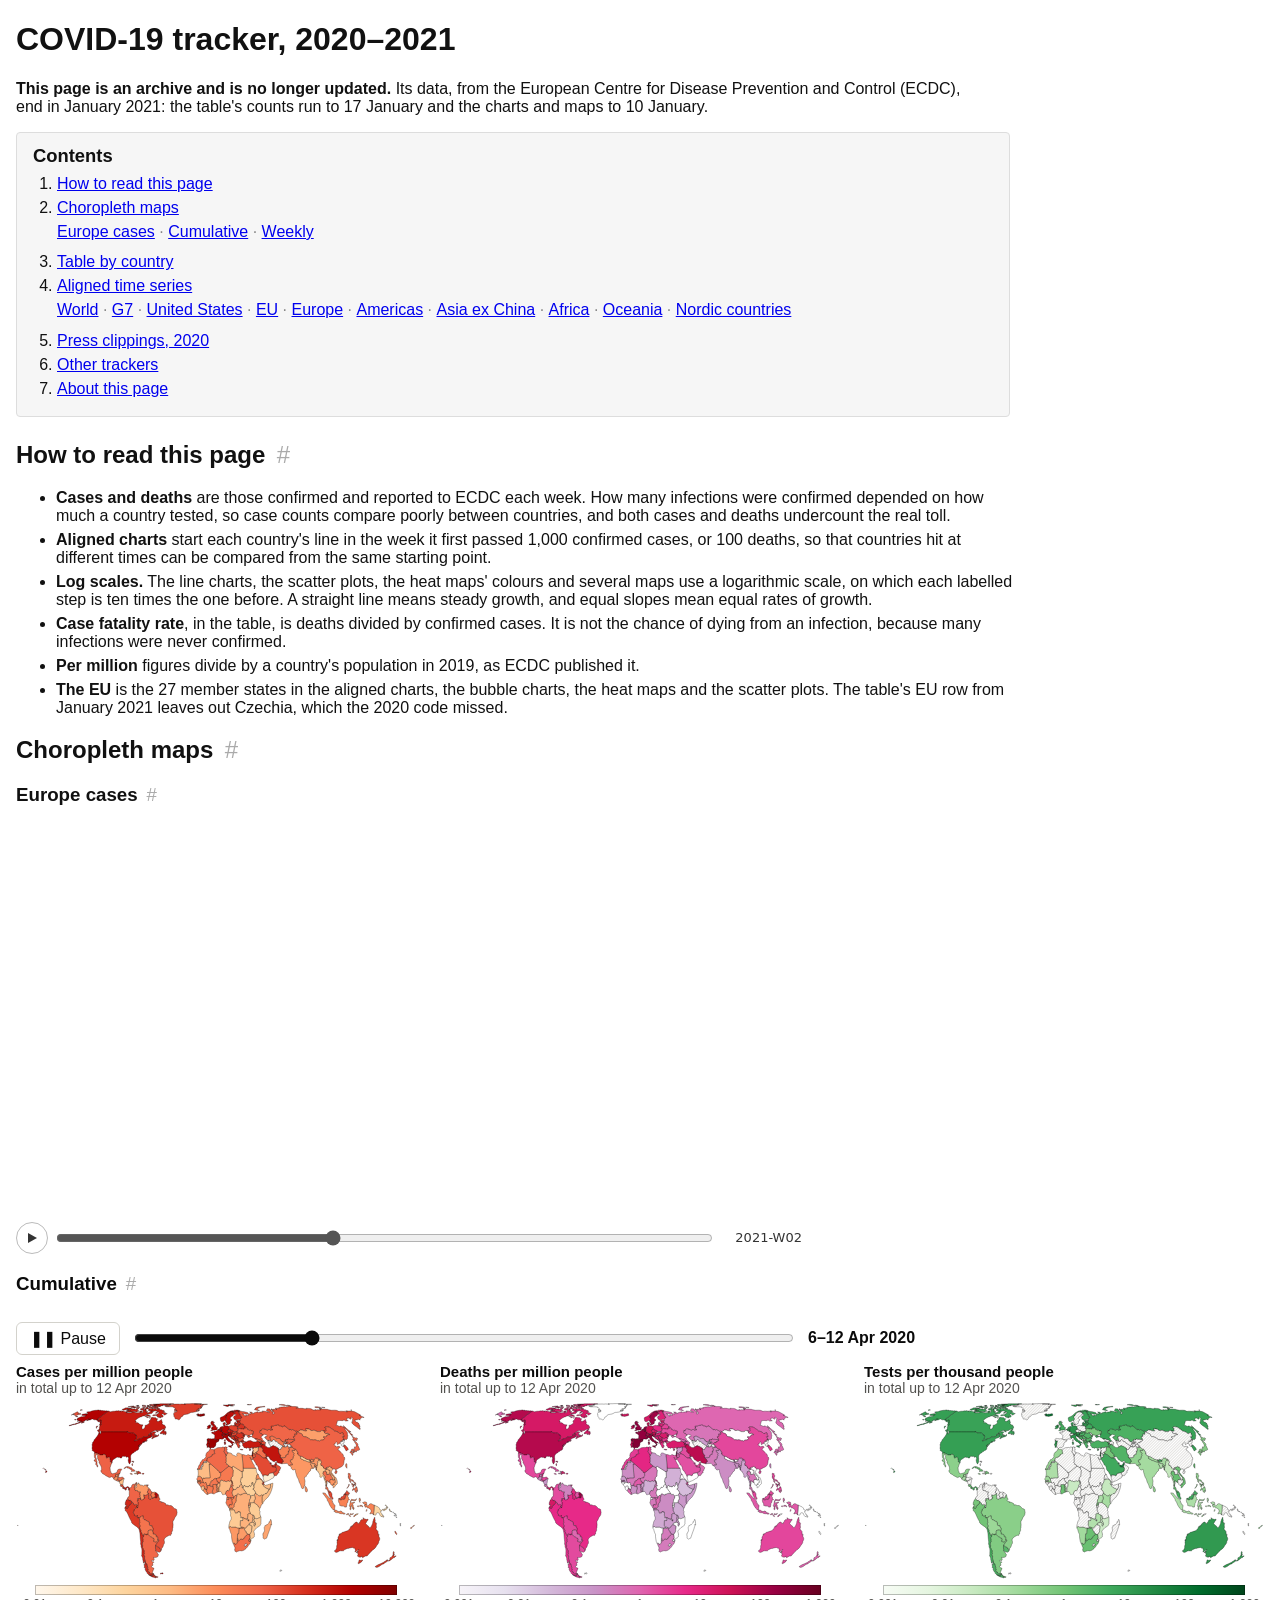
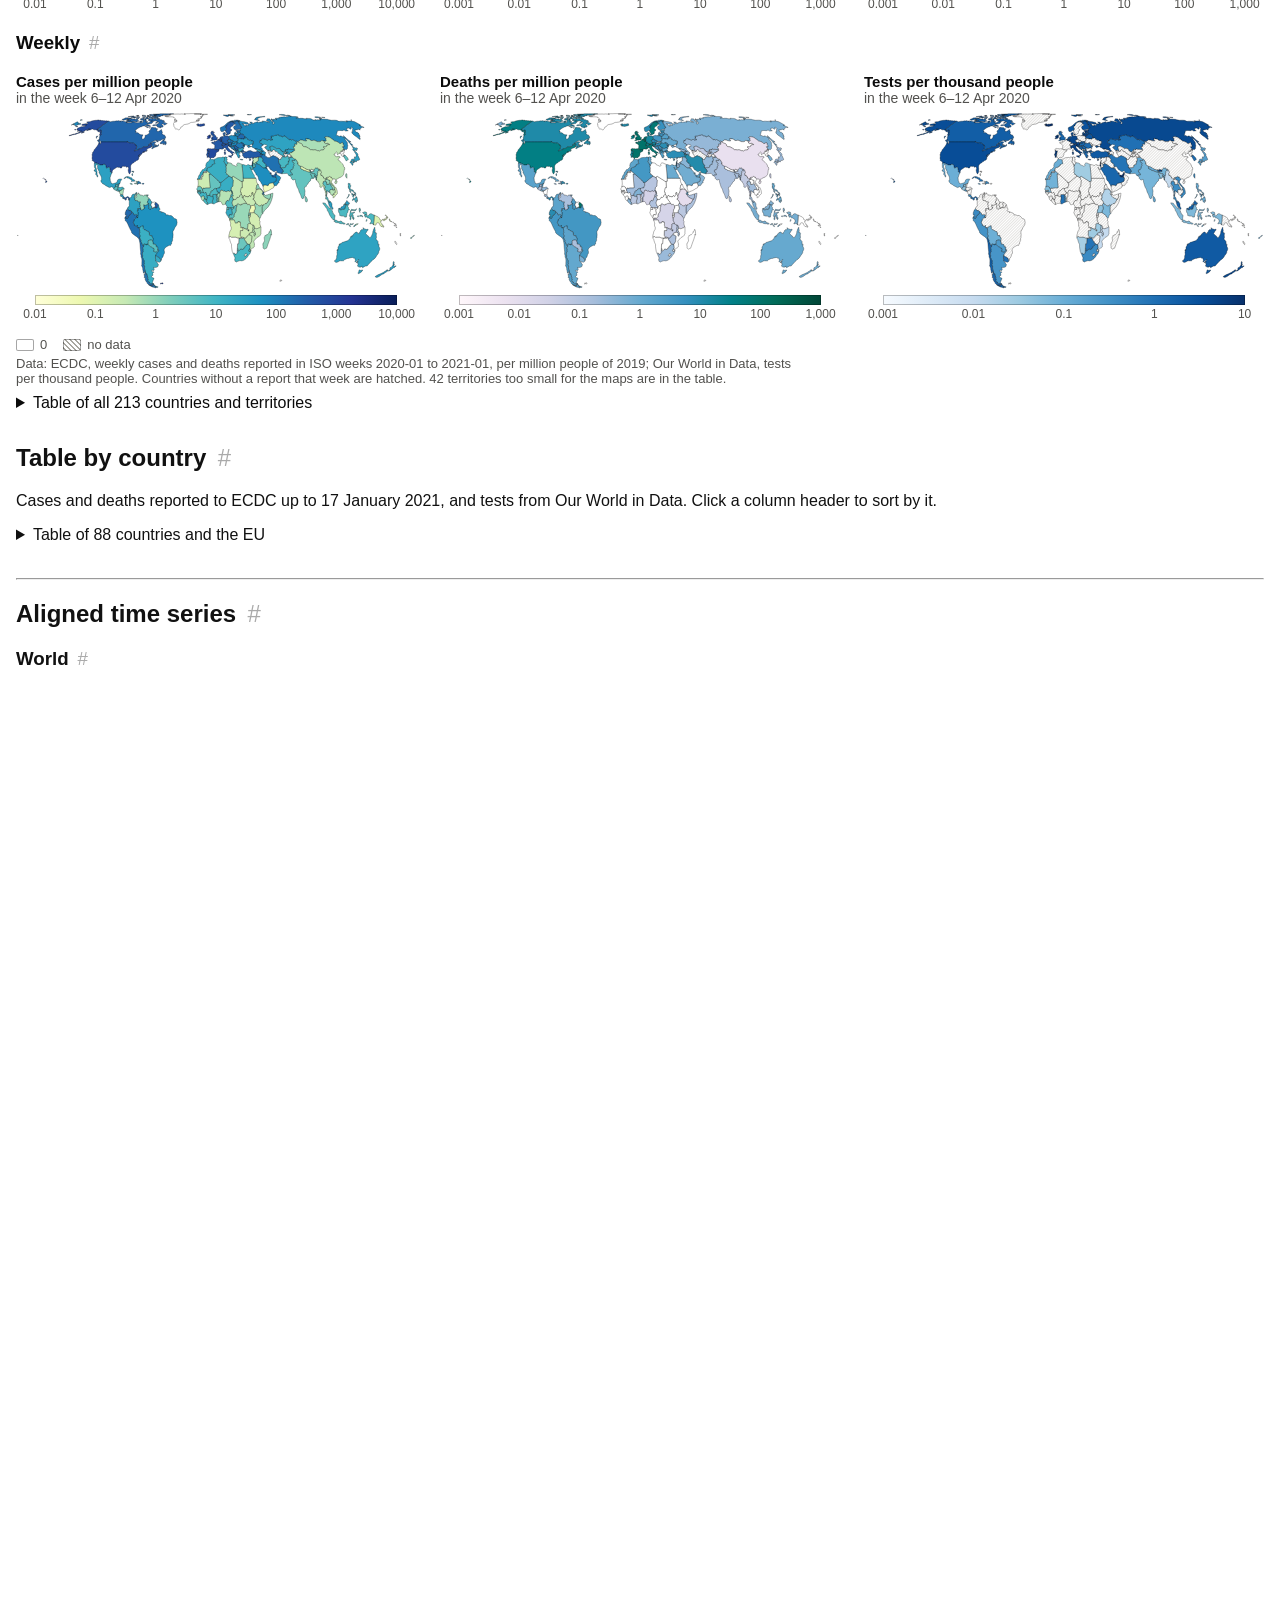
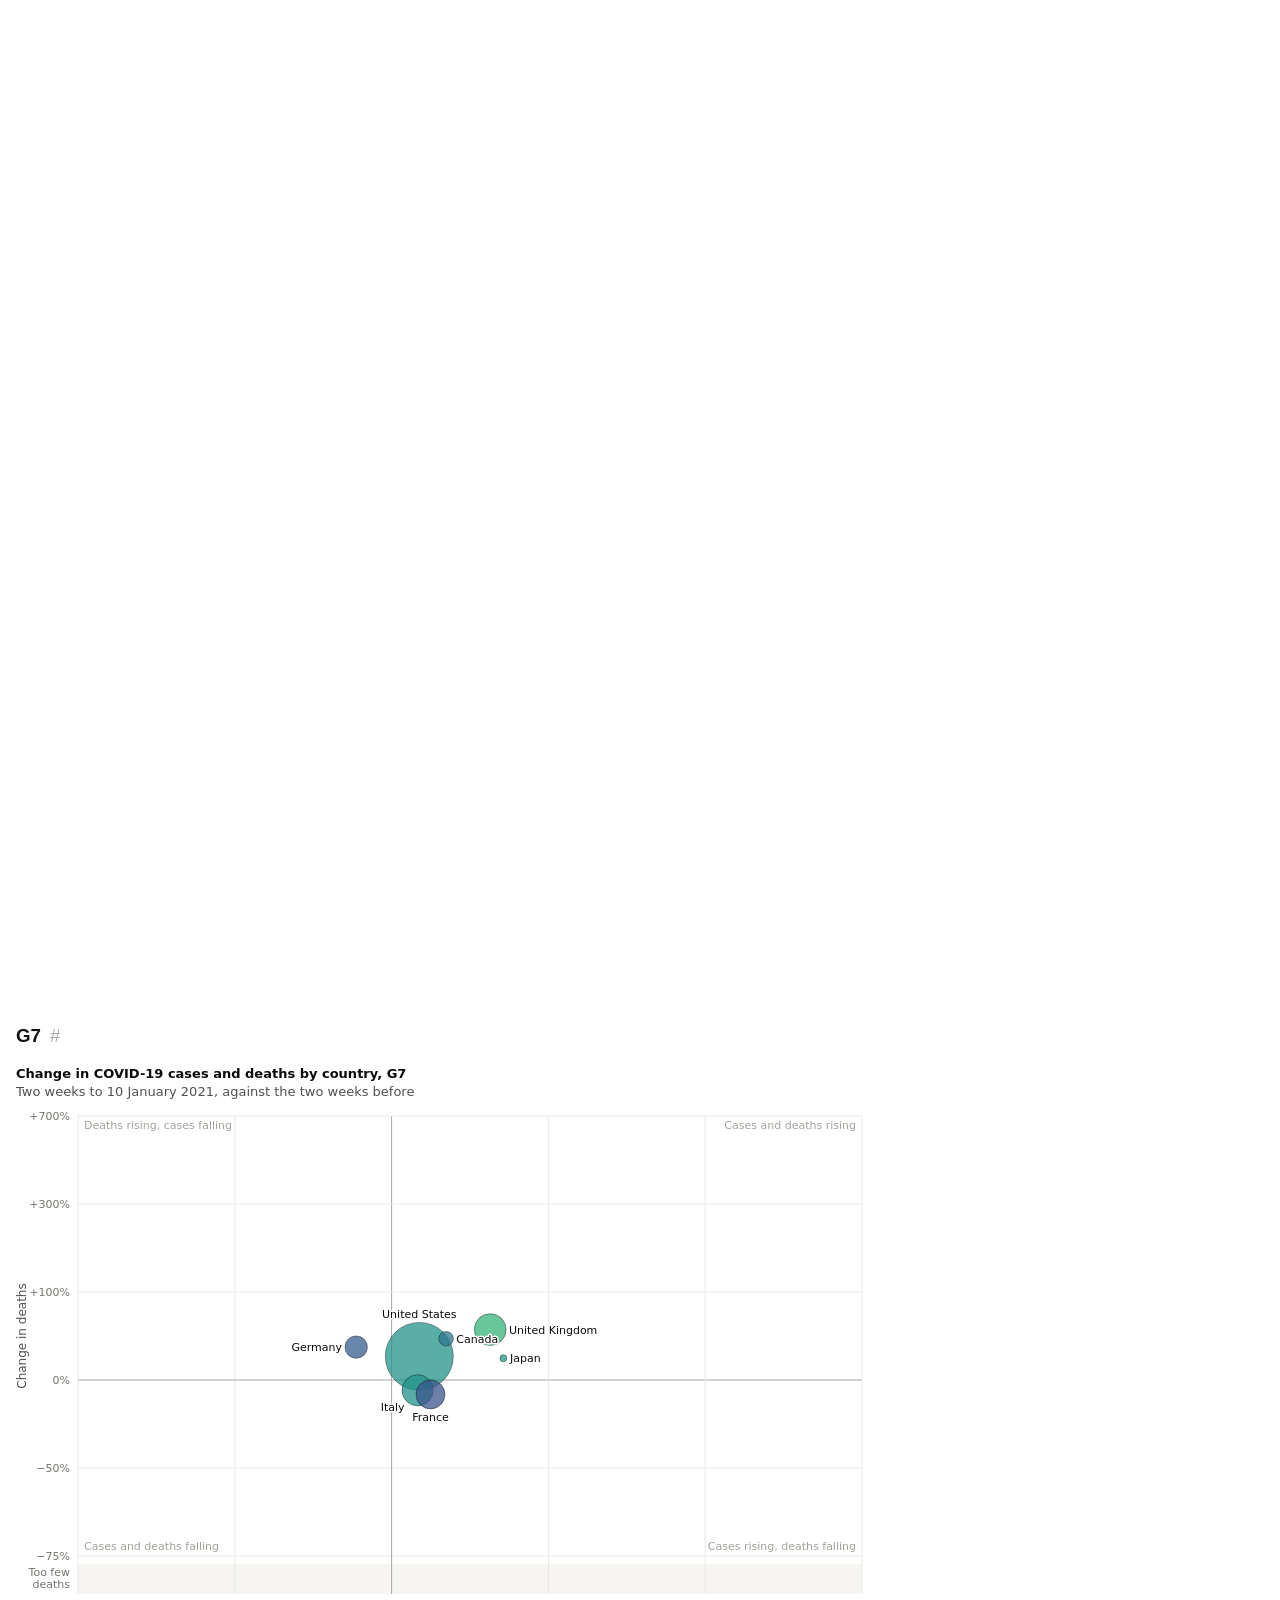
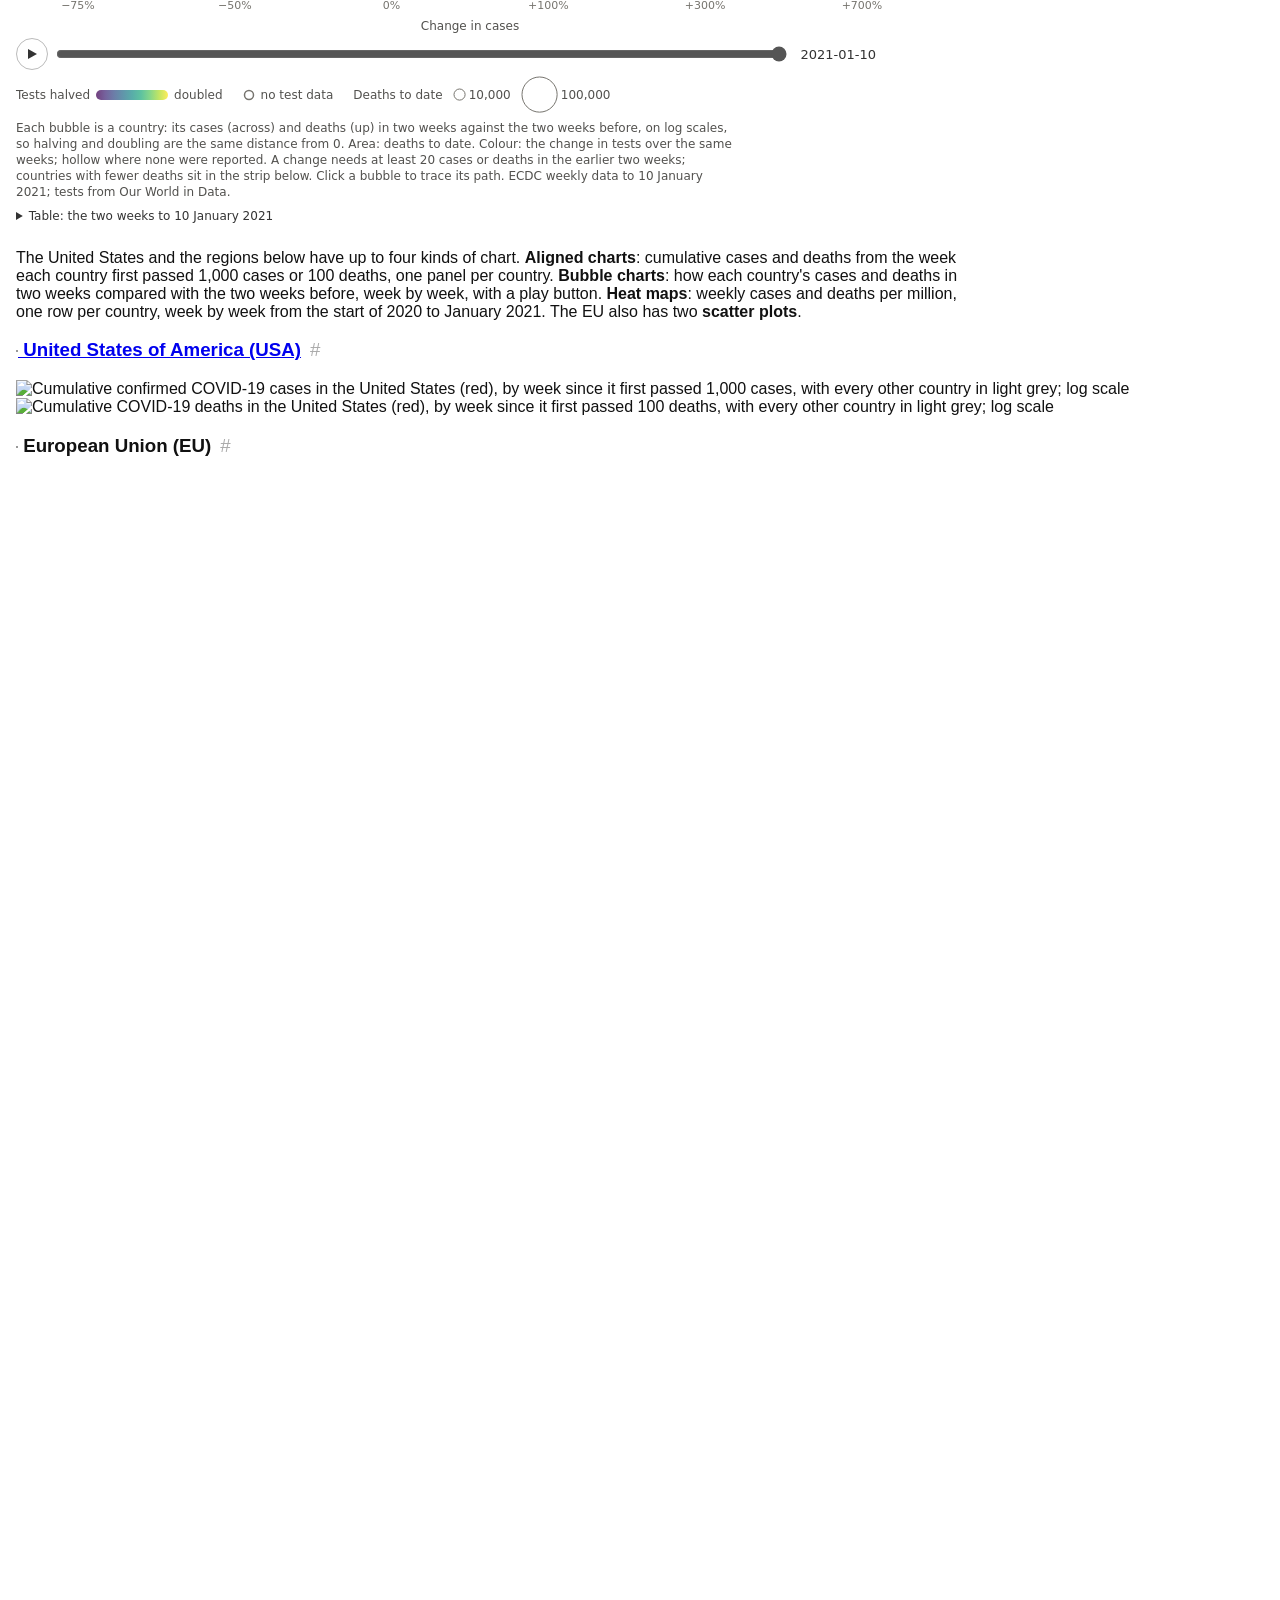
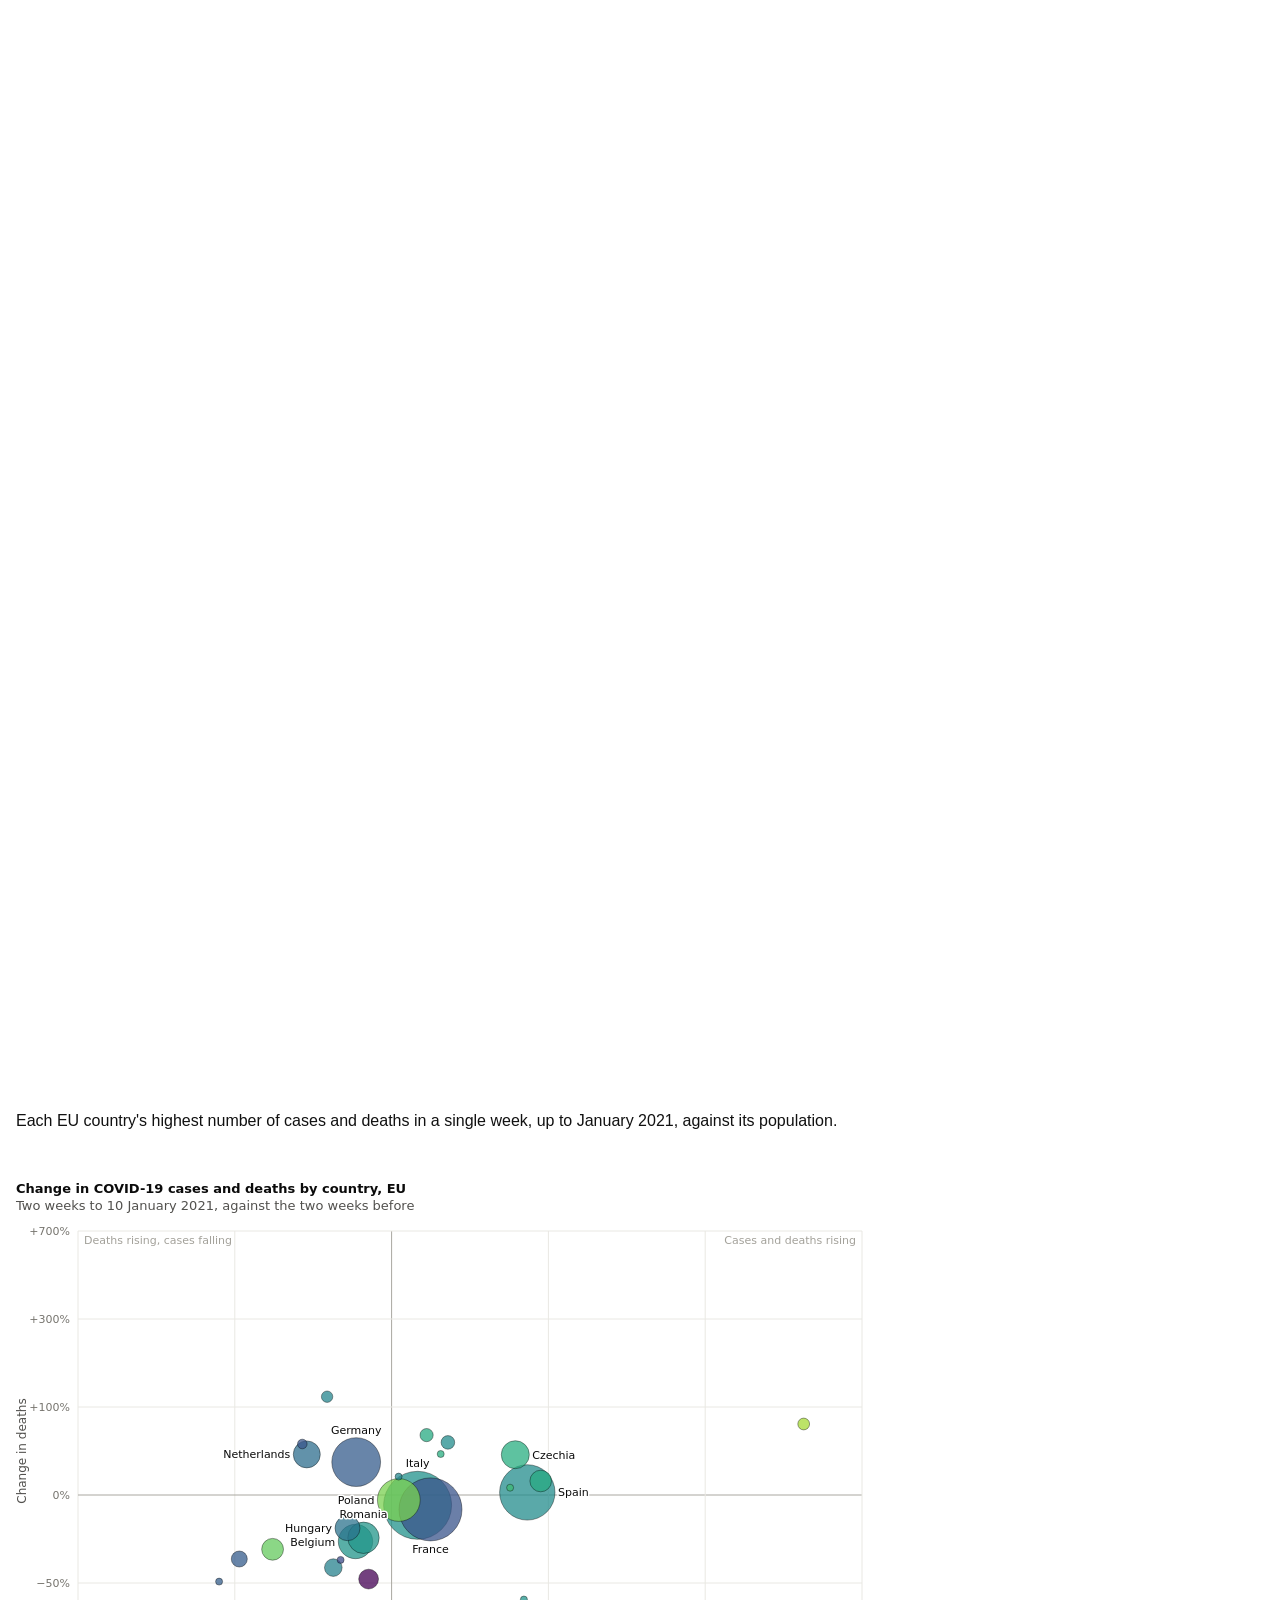
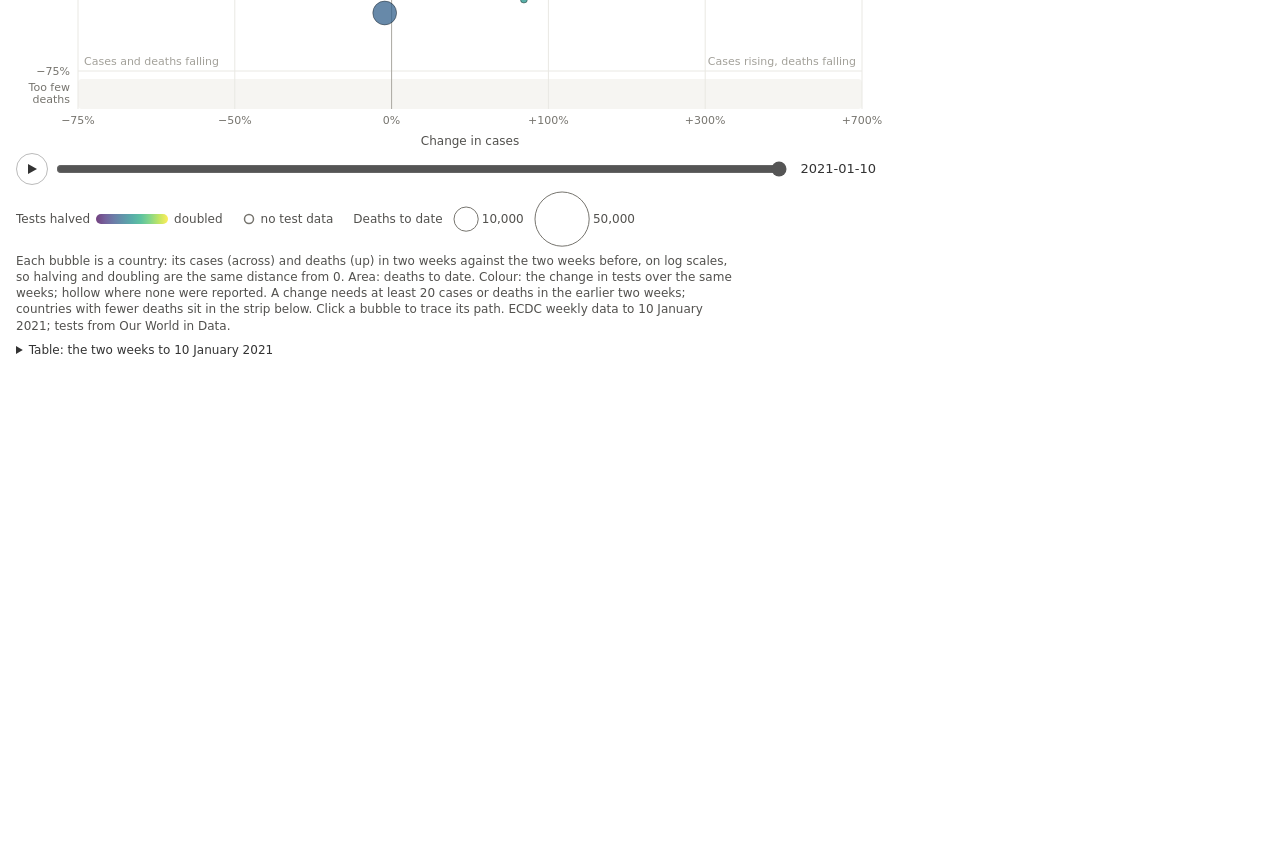
==== commit 01ce1e94: "plot_scatter.py and the page: the EU's two 2020 scatter plots redrawn with Czechia, in the October 2" ====
--- a/site/index.html
+++ b/site/index.html
@@ -301,7 +301,7 @@
 <li><b>Log scales.</b> The line charts, the scatter plots, the heat maps' colours and several maps use a logarithmic scale, on which each labelled step is ten times the one before. A straight line means steady growth, and equal slopes mean equal rates of growth.</li>
 <li><b>Case fatality rate</b>, in the table, is deaths divided by confirmed cases. It is not the chance of dying from an infection, because many infections were never confirmed.</li>
 <li><b>Per million</b> figures divide by a country's population in 2019, as ECDC published it.</li>
-<li><b>The EU</b> is the 27 member states in the aligned charts, the bubble charts and the heat maps. The table's EU row and the EU's scatter plots from January 2021 leave out Czechia, which the 2020 code missed.</li>
+<li><b>The EU</b> is the 27 member states in the aligned charts, the bubble charts, the heat maps and the scatter plots. The table's EU row from January 2021 leaves out Czechia, which the 2020 code missed.</li>
 </ul>
 
 
@@ -512,9 +512,11 @@
 <img src="aligned_deaths_EU.png" width="1355" height="752" alt="Cumulative COVID-19 deaths in the EU from the week each country passed 100, one panel per country. Totals on 10 January 2021: Italy 78,755; France 67,750; Spain 52,275; Germany 40,686; Poland 31,264; Belgium 20,142; Romania 16,725; Czechia 13,272; Netherlands 12,397; Hungary 10,725; Sweden 9,666; Bulgaria 8,126; Portugal 7,925; Austria 6,631; Greece 5,263; Croatia 4,403; Slovenia 3,147; Slovakia 3,007; Ireland 2,344; Lithuania 2,232; Denmark 1,597; Latvia 849; Finland 597; Luxembourg 533; Estonia 287; Malta 233; Cyprus 148." loading="lazy">
 </picture>
 </div>
-<img width="480" height="360" src="scatter_EU_cases.png" alt="Each EU country's highest number of COVID-19 cases in a single week, up to January 2021, against its population; log scales" loading="lazy">
-<img width="480" height="360" src="scatter_EU_deaths.png" alt="Each EU country's highest number of COVID-19 deaths in a single week, up to January 2021, against its population; log scales" loading="lazy">
-<p class="reading">Each EU country&#39;s highest number of cases (left) and deaths (right) in a single week, up to January 2021, against its population. The charts&#39; axes say only &ldquo;Cases&rdquo; and &ldquo;Deaths&rdquo;.</p>
+<picture>
+<source media="(max-width: 700px)" srcset="scatter_EU_narrow.png" width="415" height="1302">
+<img src="scatter_EU.png" width="1355" height="768" loading="lazy" alt="Scatter plots on log scales of each EU country's highest weekly COVID-19 cases and deaths, from 30 December 2019 to 10 January 2021, against its population of 2019, with dashed lines at 1,000 and 10,000 cases and at 10 and 100 deaths per million people per week. Highest weekly cases per million: Ireland, 9,324 per million in the week of 4 January 2021; lowest peak: Finland, 576 per million in the week of 7 December 2020. Highest weekly deaths per million: Slovenia, 458 per million in the week of 7 December 2020; lowest peak: Finland, 17 per million in the week of 20 April 2020. Countries, largest population first: Germany, France, Italy, Spain, Poland, Romania, Netherlands, Belgium, Greece, Czechia, Portugal, Sweden, Hungary, Austria, Bulgaria, Denmark, Finland, Slovakia, Ireland, Croatia, Lithuania, Slovenia, Latvia, Estonia, Cyprus, Luxembourg, Malta.">
+</picture>
+<p class="reading">Each EU country&#39;s highest number of cases and deaths in a single week, up to January 2021, against its population.</p>
 <br>
 <figure class="bubble" data-region="EU"><noscript><img src="plot_bubble_EU.png" width="800" alt="Change in COVID-19 cases and deaths by country, EU, January 2021"></noscript></figure>
 <div class="aligned">
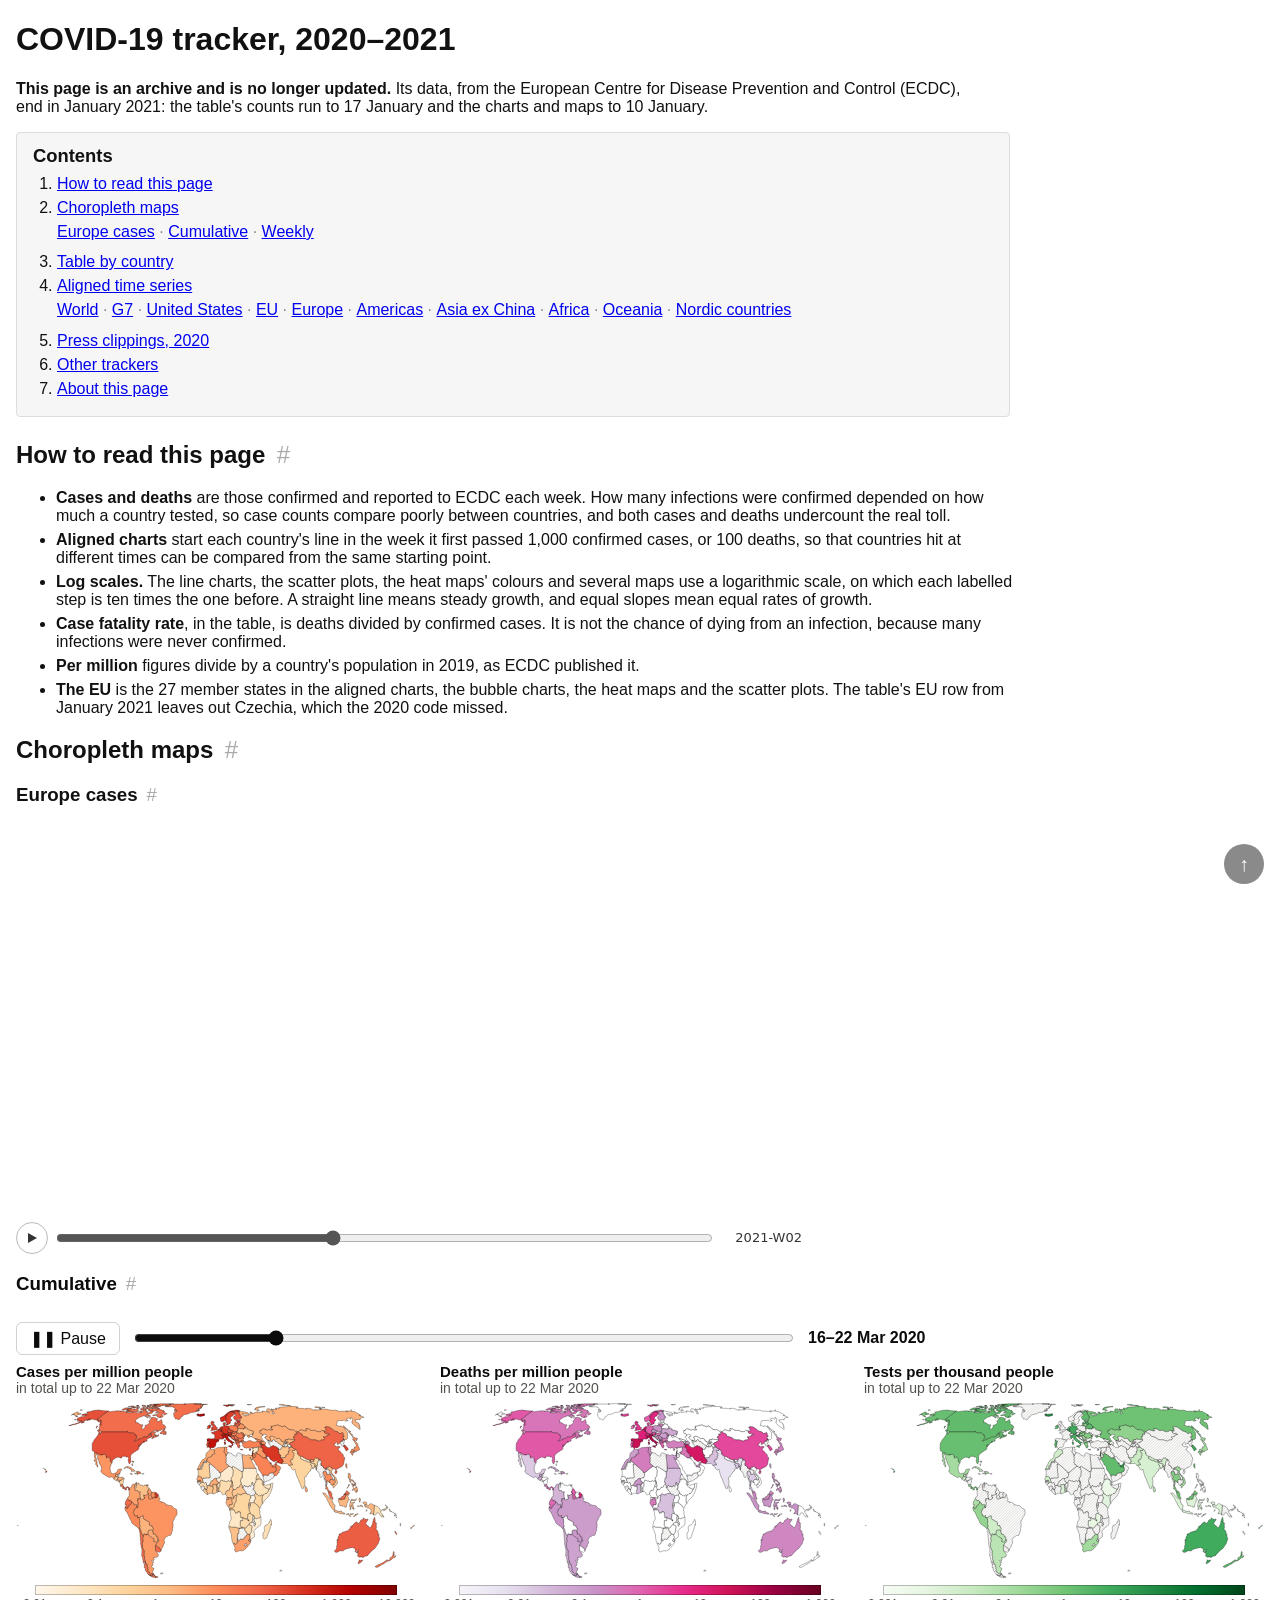
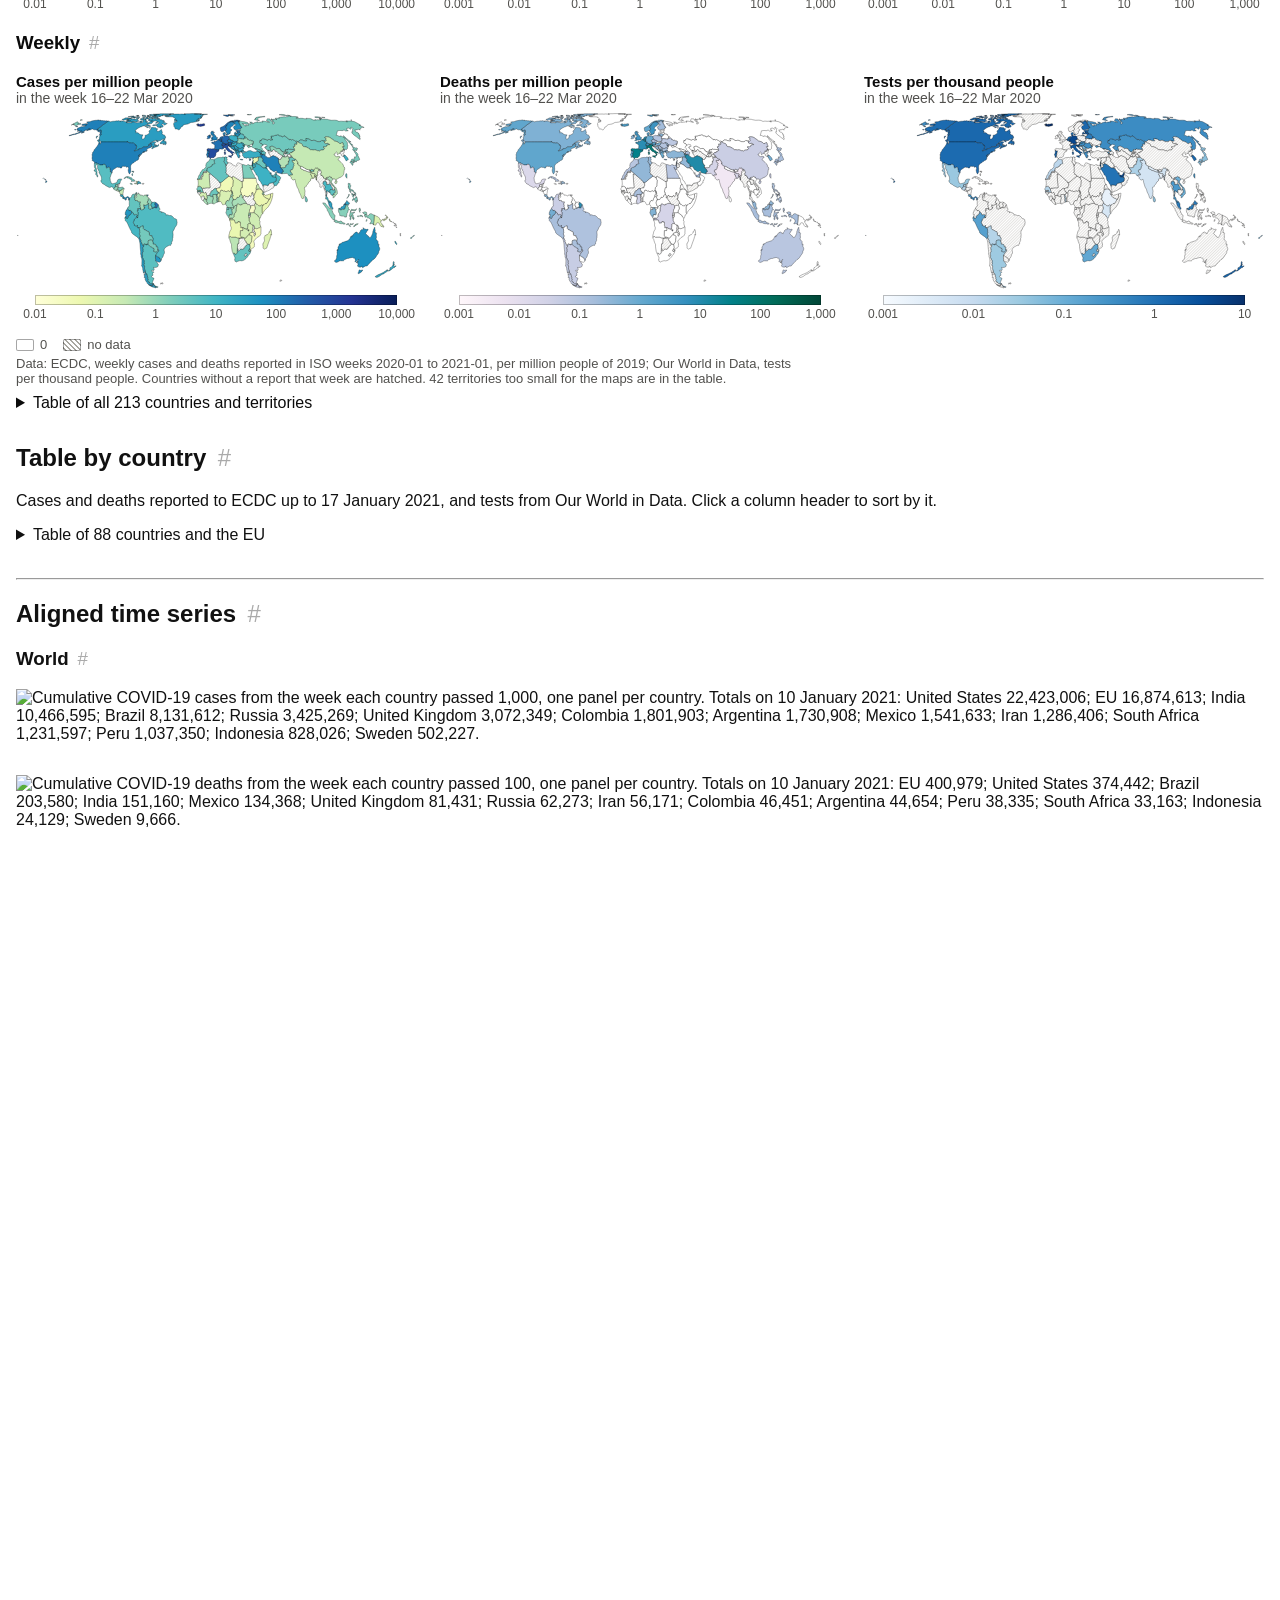
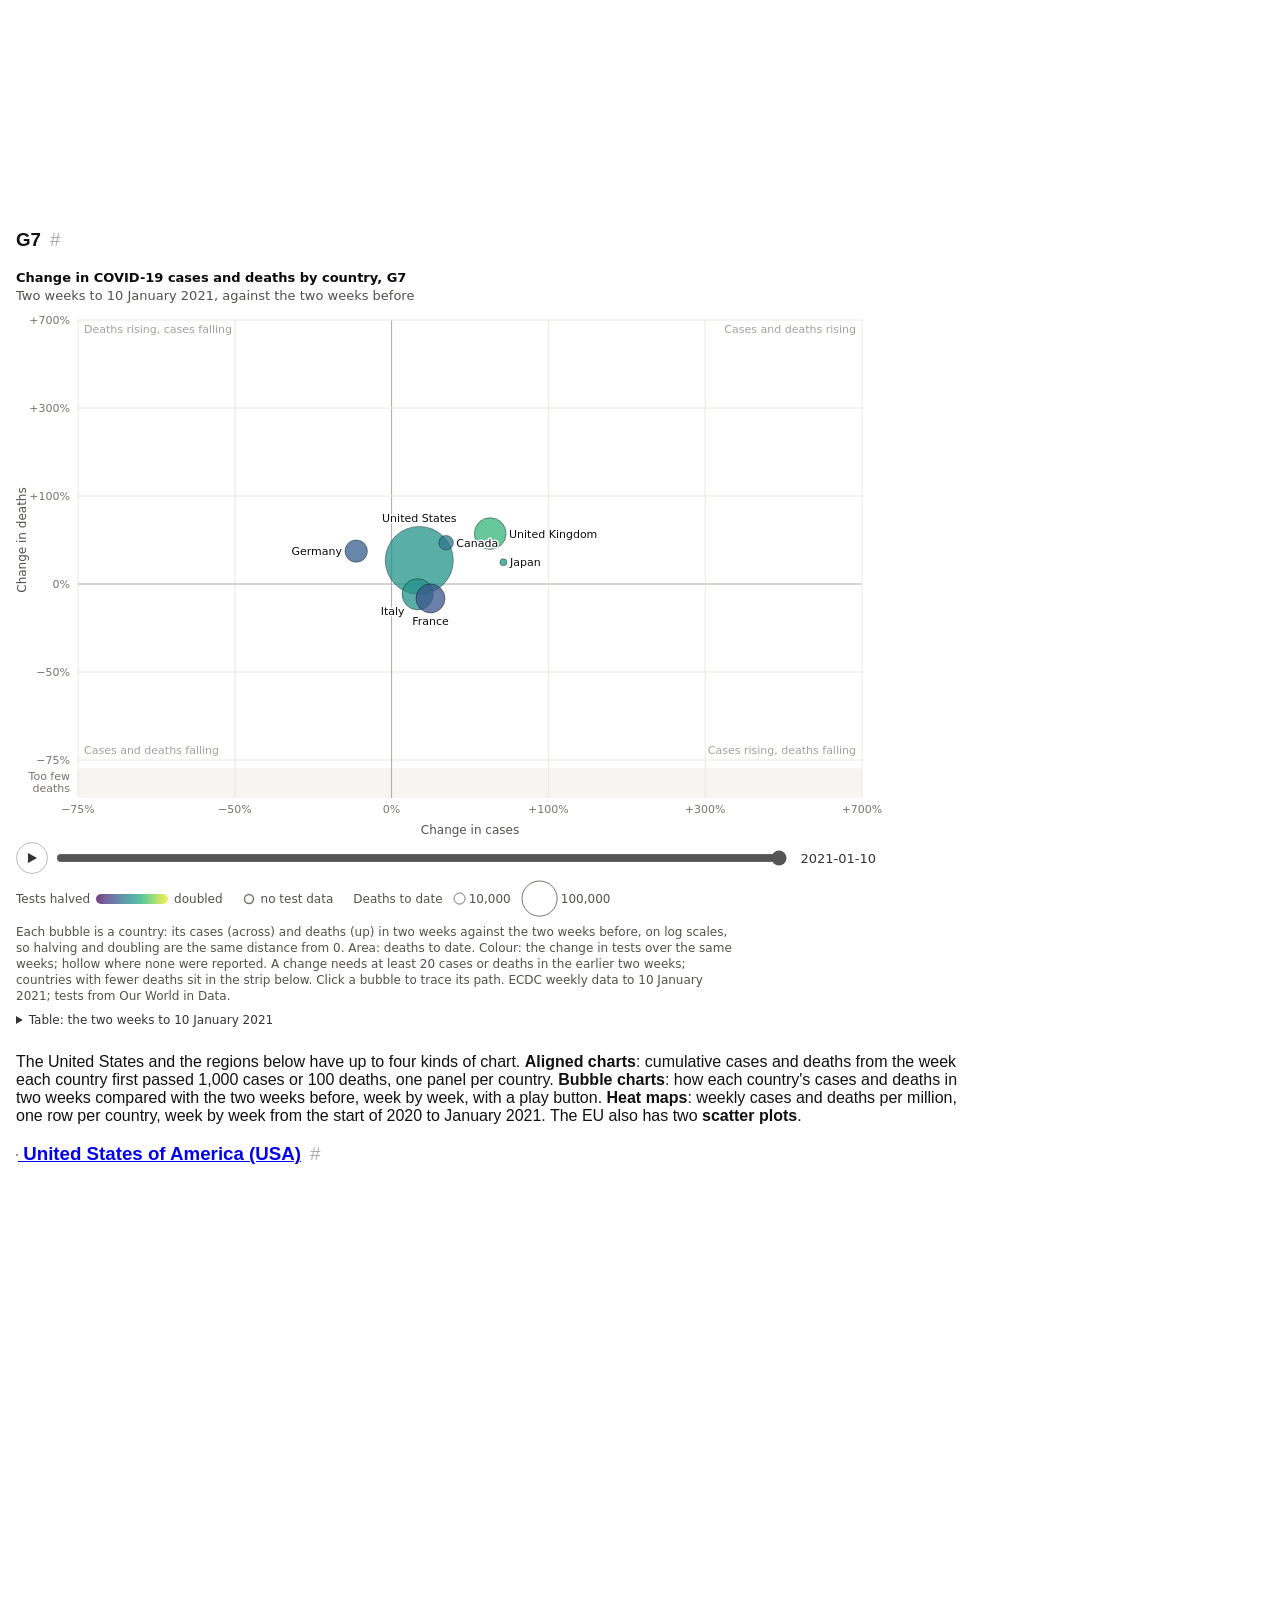
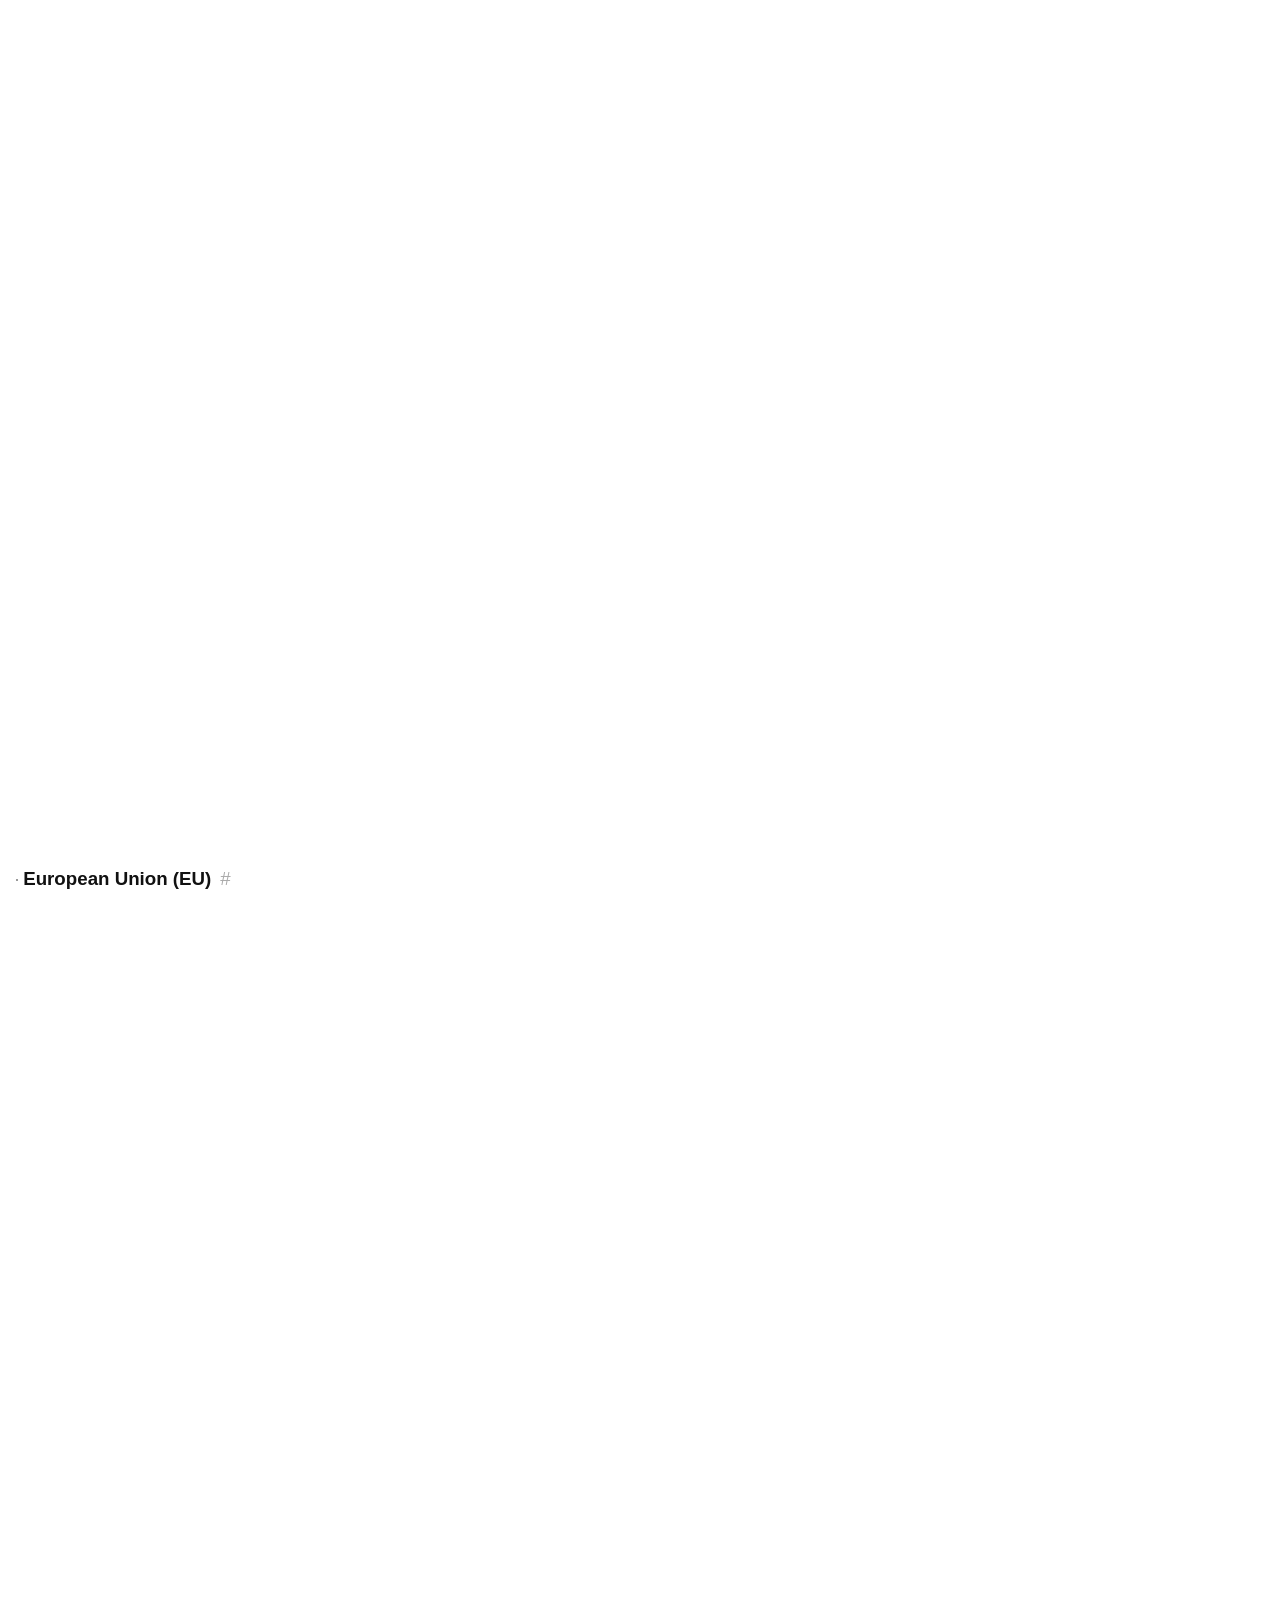
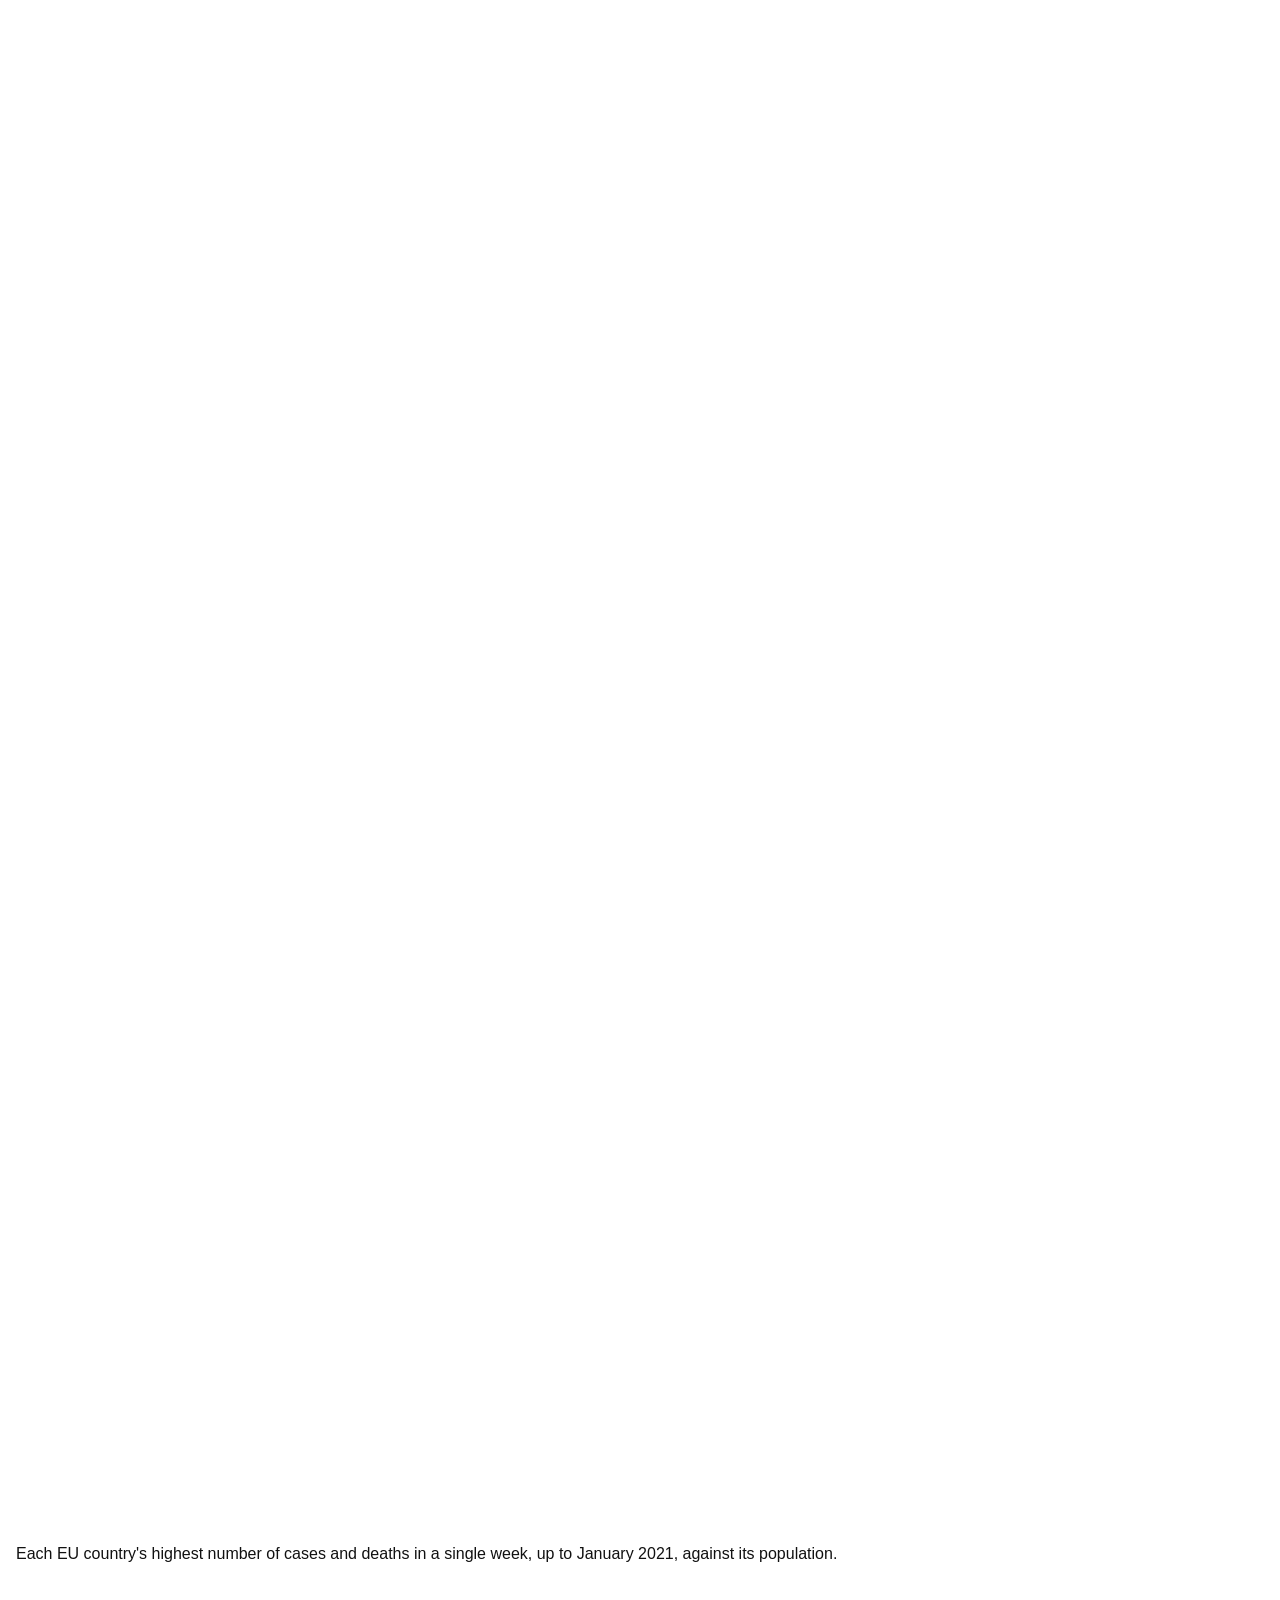
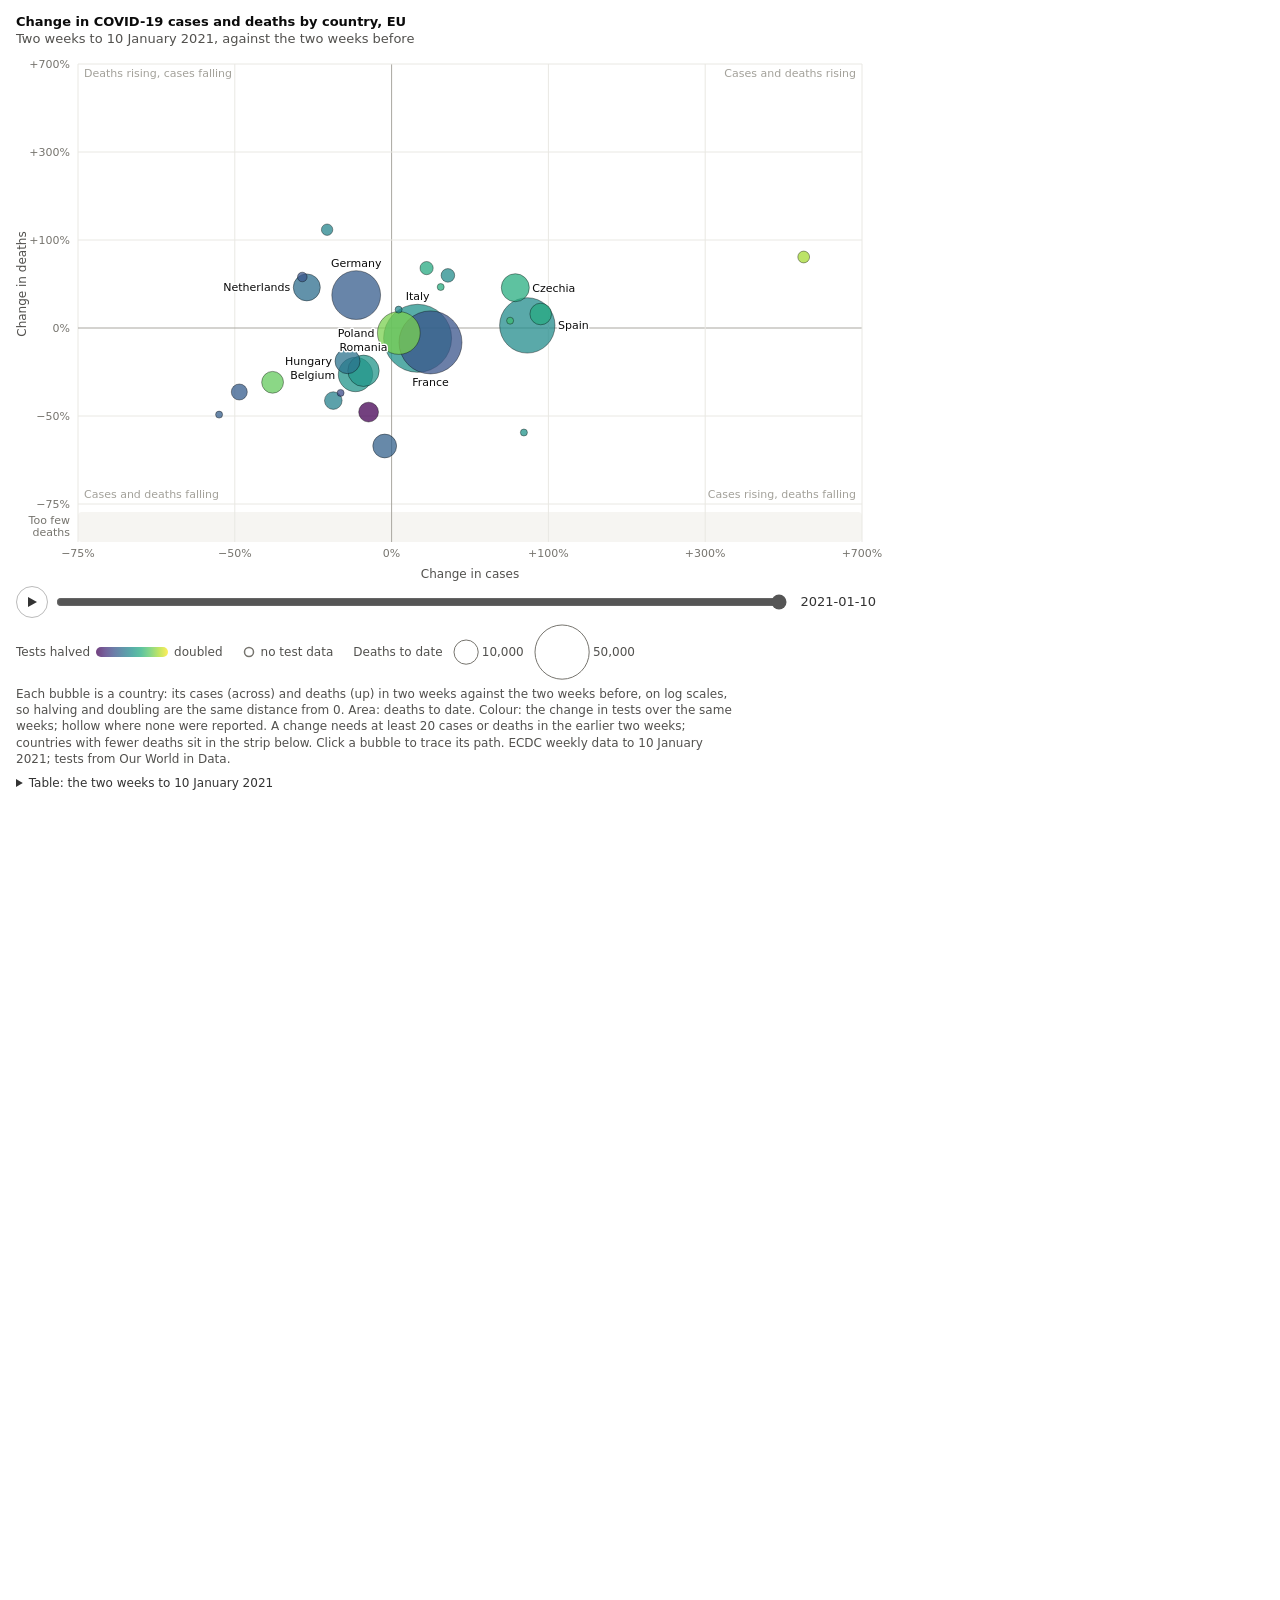
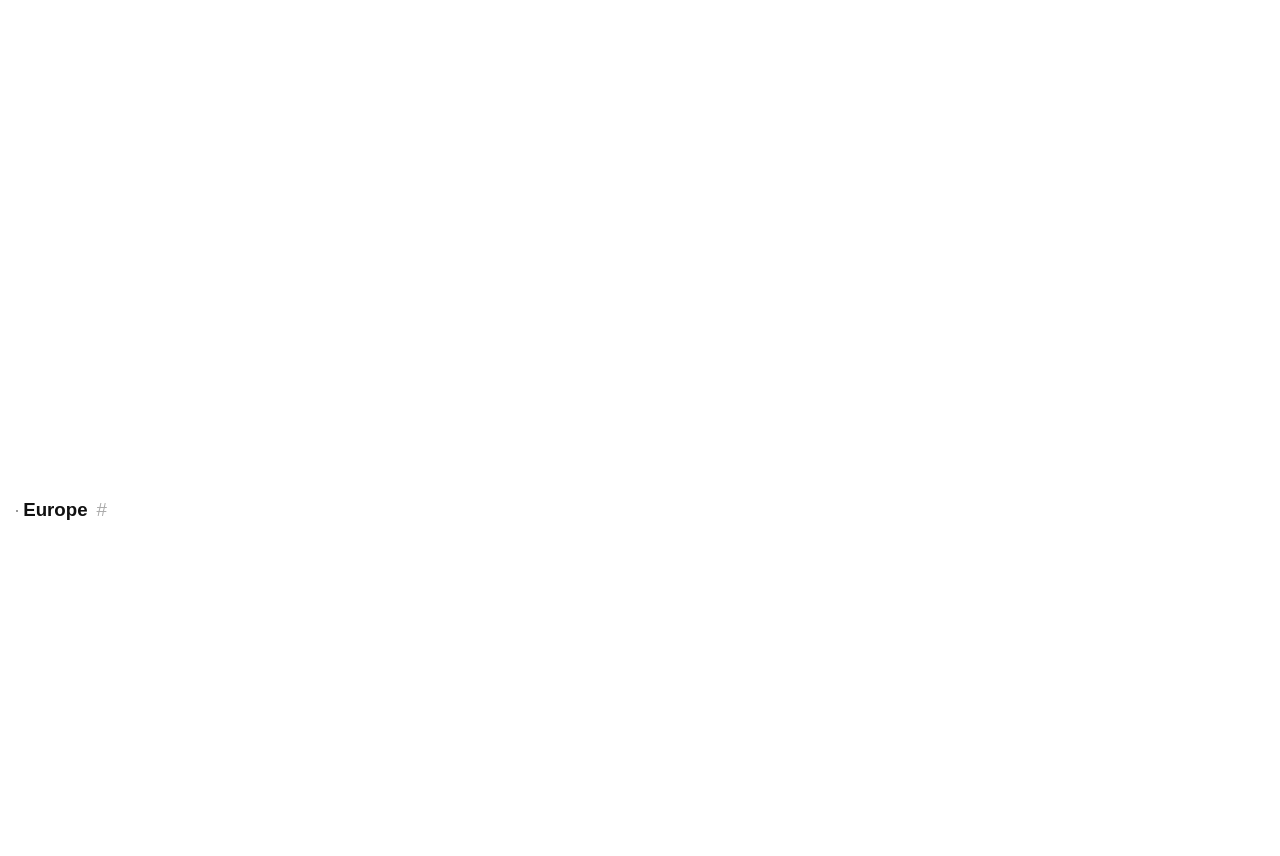
==== commit 42580bb0: "plot_days100_world.py and the page: the USA's 2020 pair of charts becomes one figure in the small mu" ====
--- a/site/index.html
+++ b/site/index.html
@@ -496,9 +496,12 @@
 
 <h3 id="united-states"><a href="https://en.wikipedia.org/wiki/2020_coronavirus_pandemic_in_the_United_States"><img src="img/Flag_of_the_United_States.svg.png" height="30" alt="" class="flag"> United States of America (USA)</a>&nbsp;<a class="anchor" href="#united-states" aria-label="Link to this section: United States">#</a></h3>
 
- <img width="480" height="360" src="days100_cases_perCapitaFalse_United_States_of_America.png" alt="Cumulative confirmed COVID-19 cases in the United States (red), by week since it first passed 1,000 cases, with every other country in light grey; log scale" loading="lazy">
-<img width="480" height="360" src="days100_deaths_perCapitaFalse_United_States_of_America.png" alt="Cumulative COVID-19 deaths in the United States (red), by week since it first passed 100 deaths, with every other country in light grey; log scale" loading="lazy">
-<br>
+<div class="aligned">
+<picture>
+<source media="(max-width: 700px)" srcset="aligned_United_States_of_America_narrow.png" width="415" height="857">
+<img src="aligned_United_States_of_America.png" width="1355" height="554" alt="Cumulative COVID-19 cases and deaths in the United States, from the week it passed 1,000 cases and 100 deaths, in red over every other country in grey; log scales. Totals on 10 January 2021: 22,423,006 cases, counted from the week to 15 March 2020; 374,442 deaths, counted from the week to 22 March 2020." loading="lazy">
+</picture>
+</div>
 
 <h3 id="eu"><img src="img/Flag_of_Europe.svg.png" height="30" alt="" class="flag"> European Union (EU)&nbsp;<a class="anchor" href="#eu" aria-label="Link to this section: EU">#</a></h3>
 
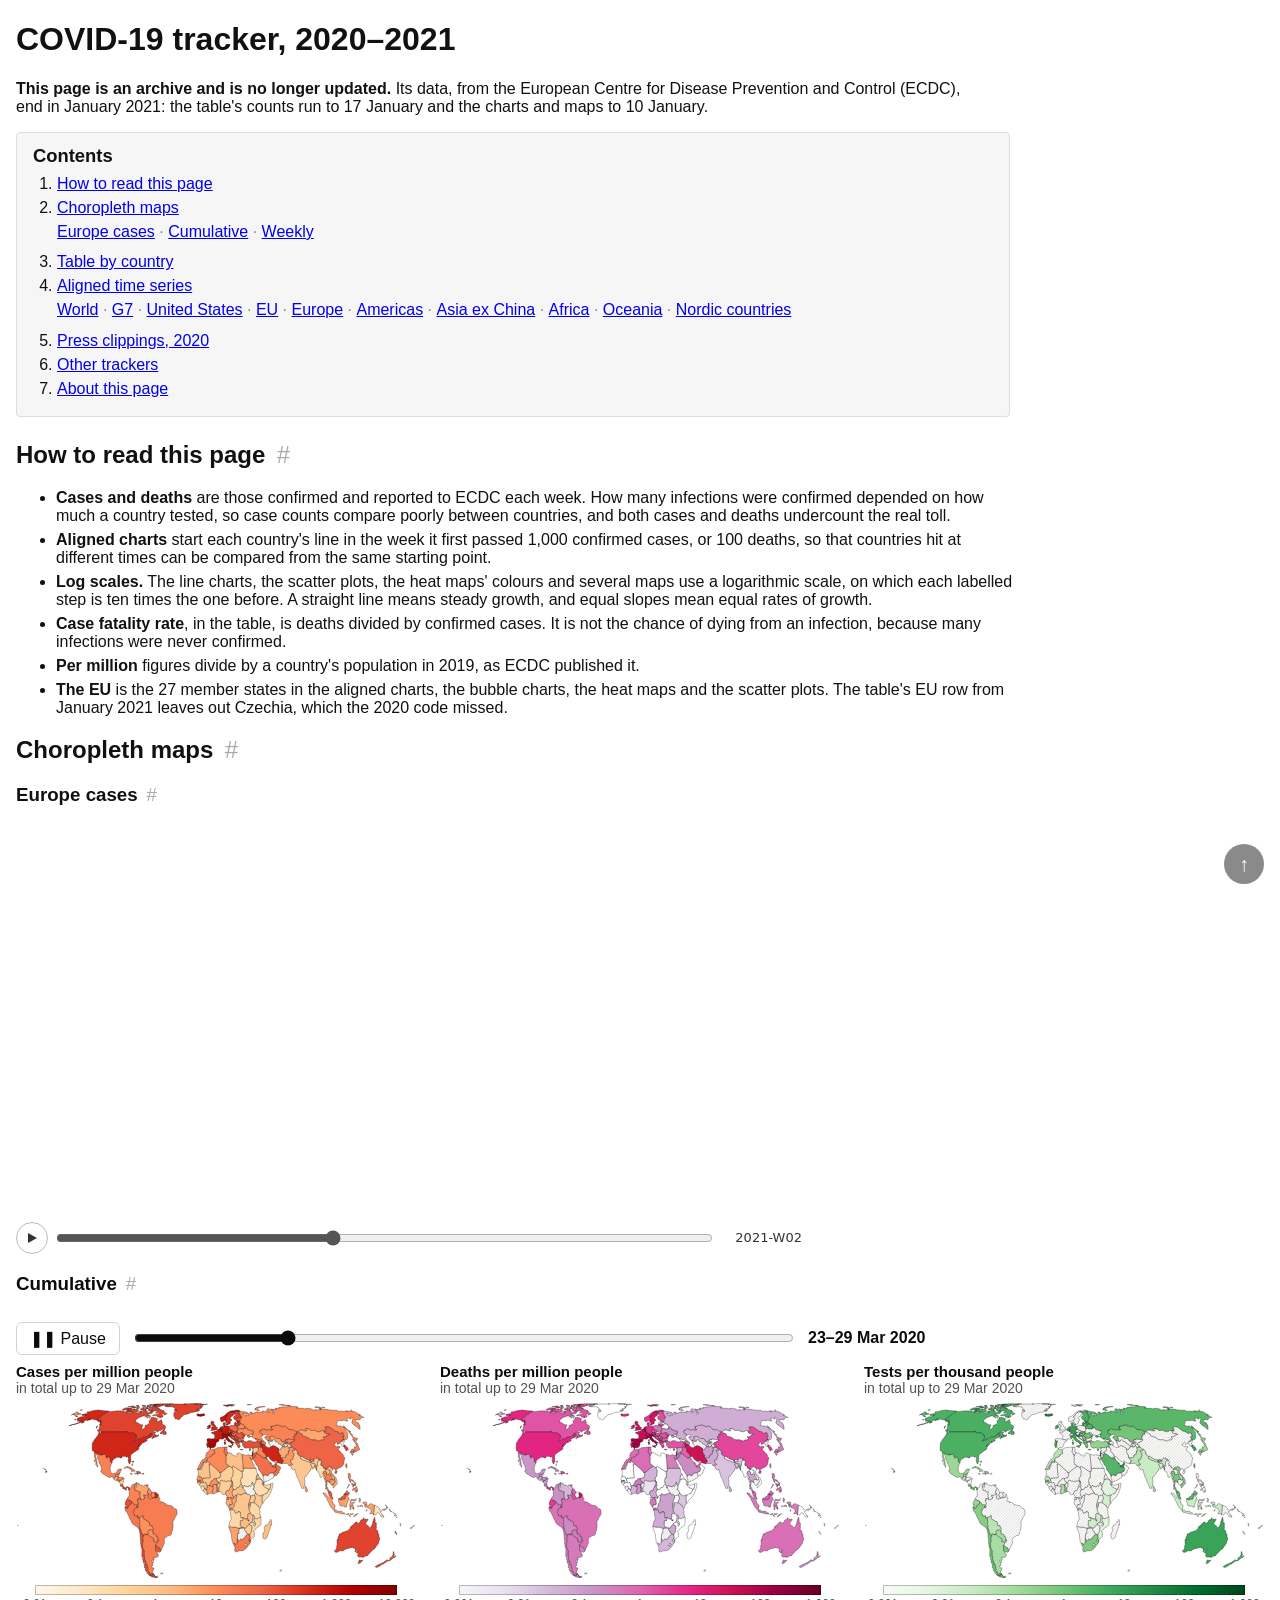
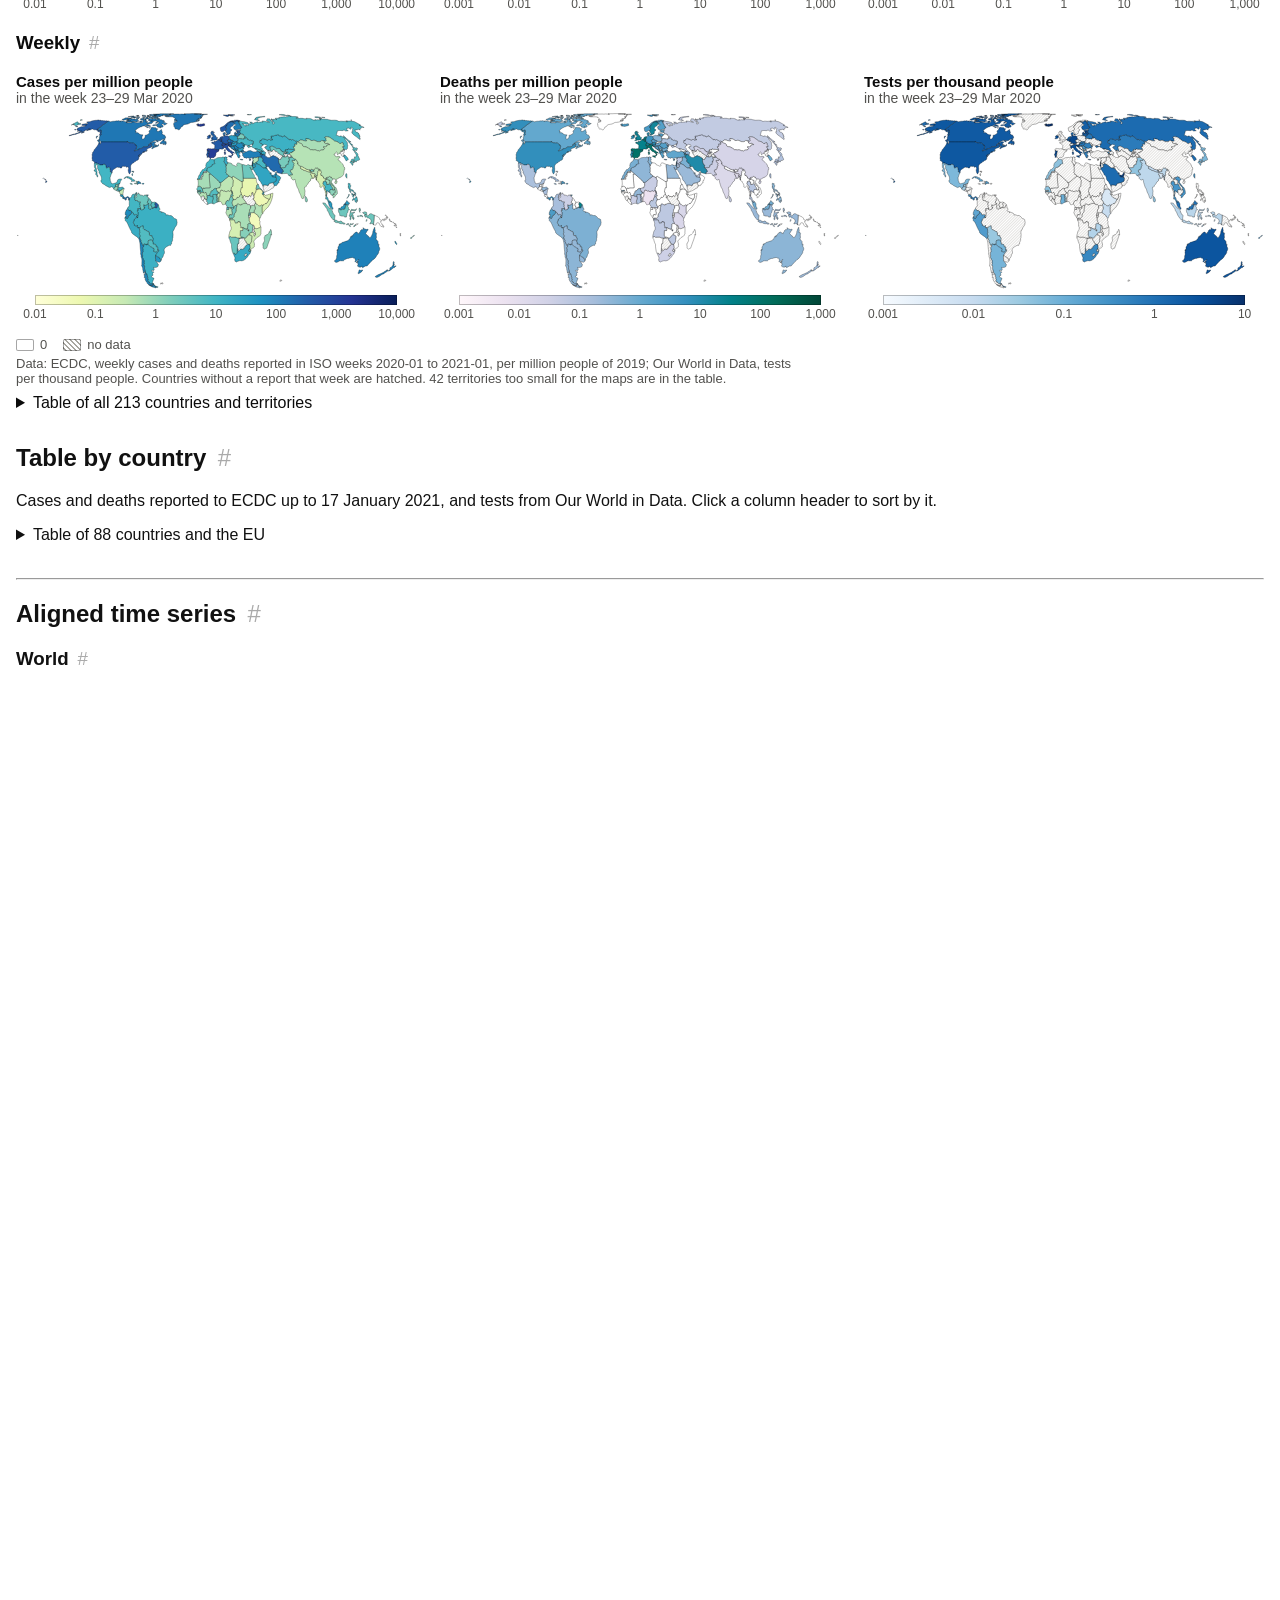
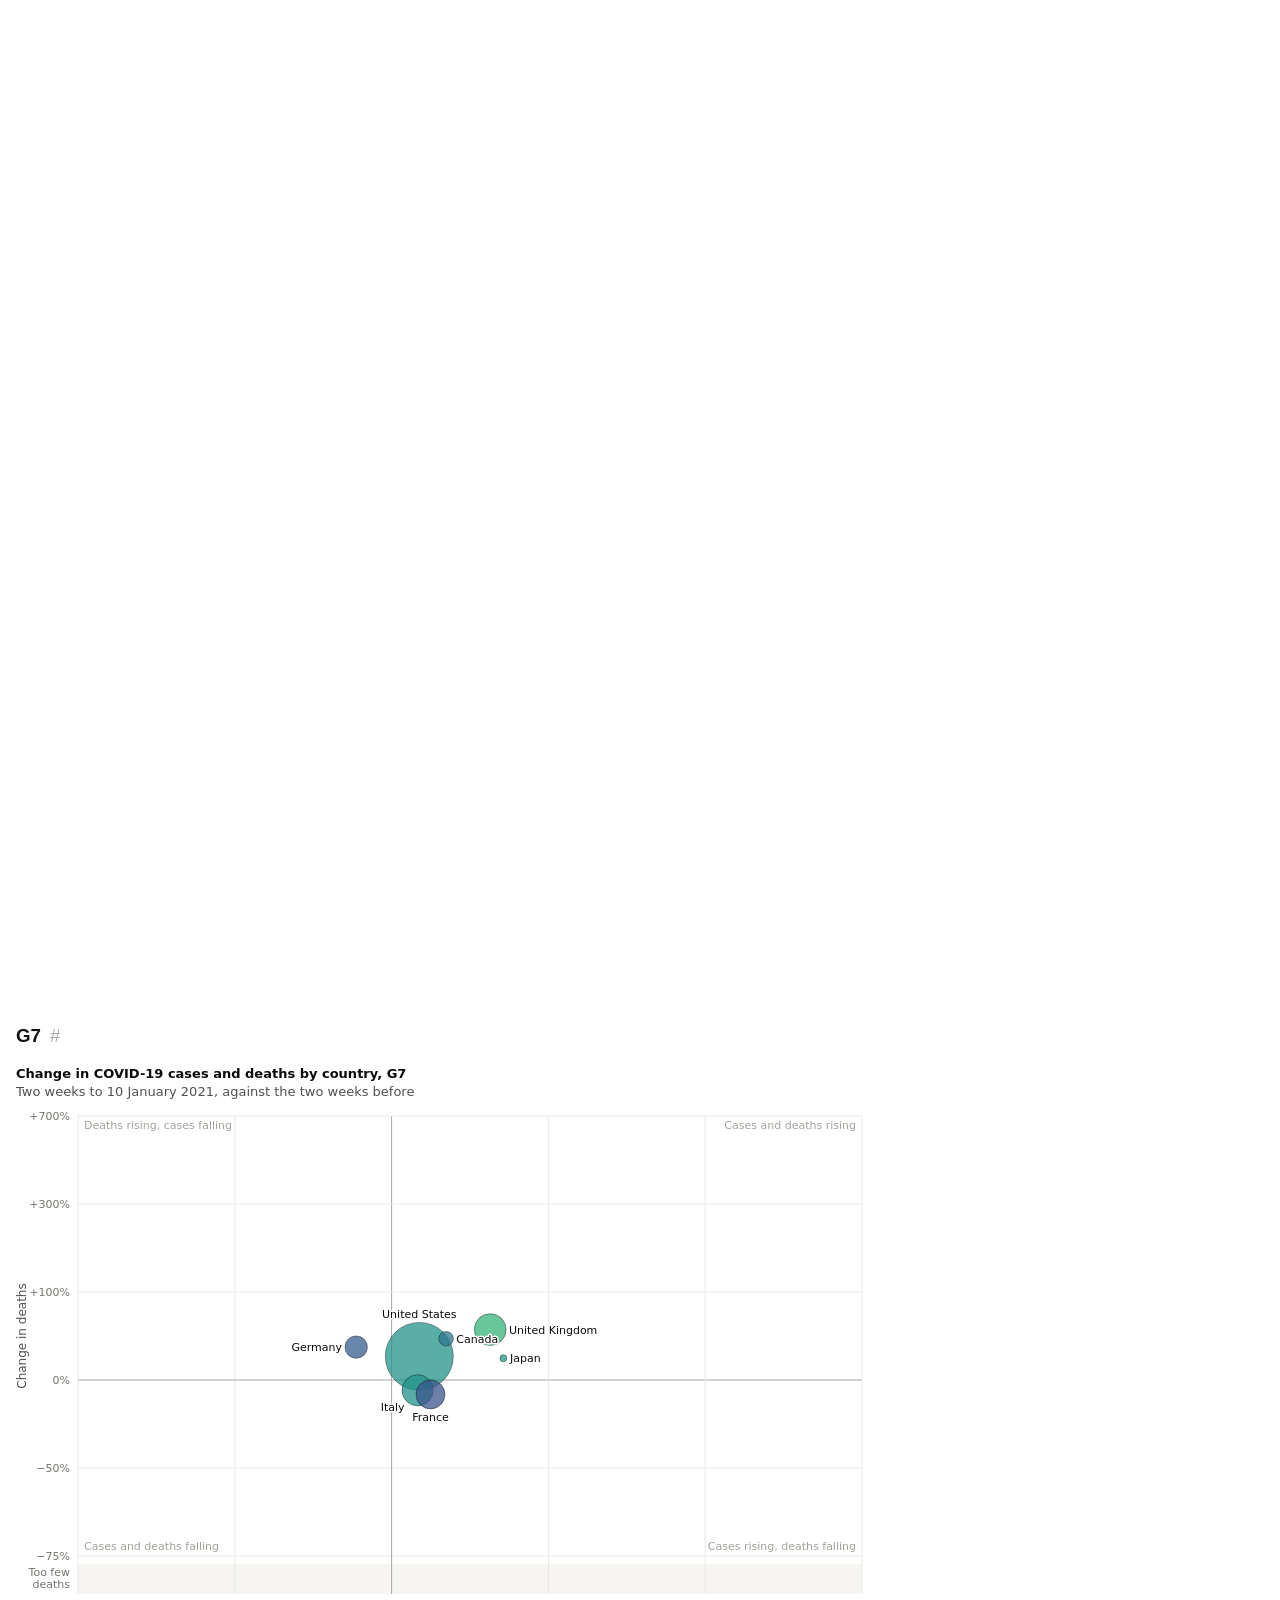
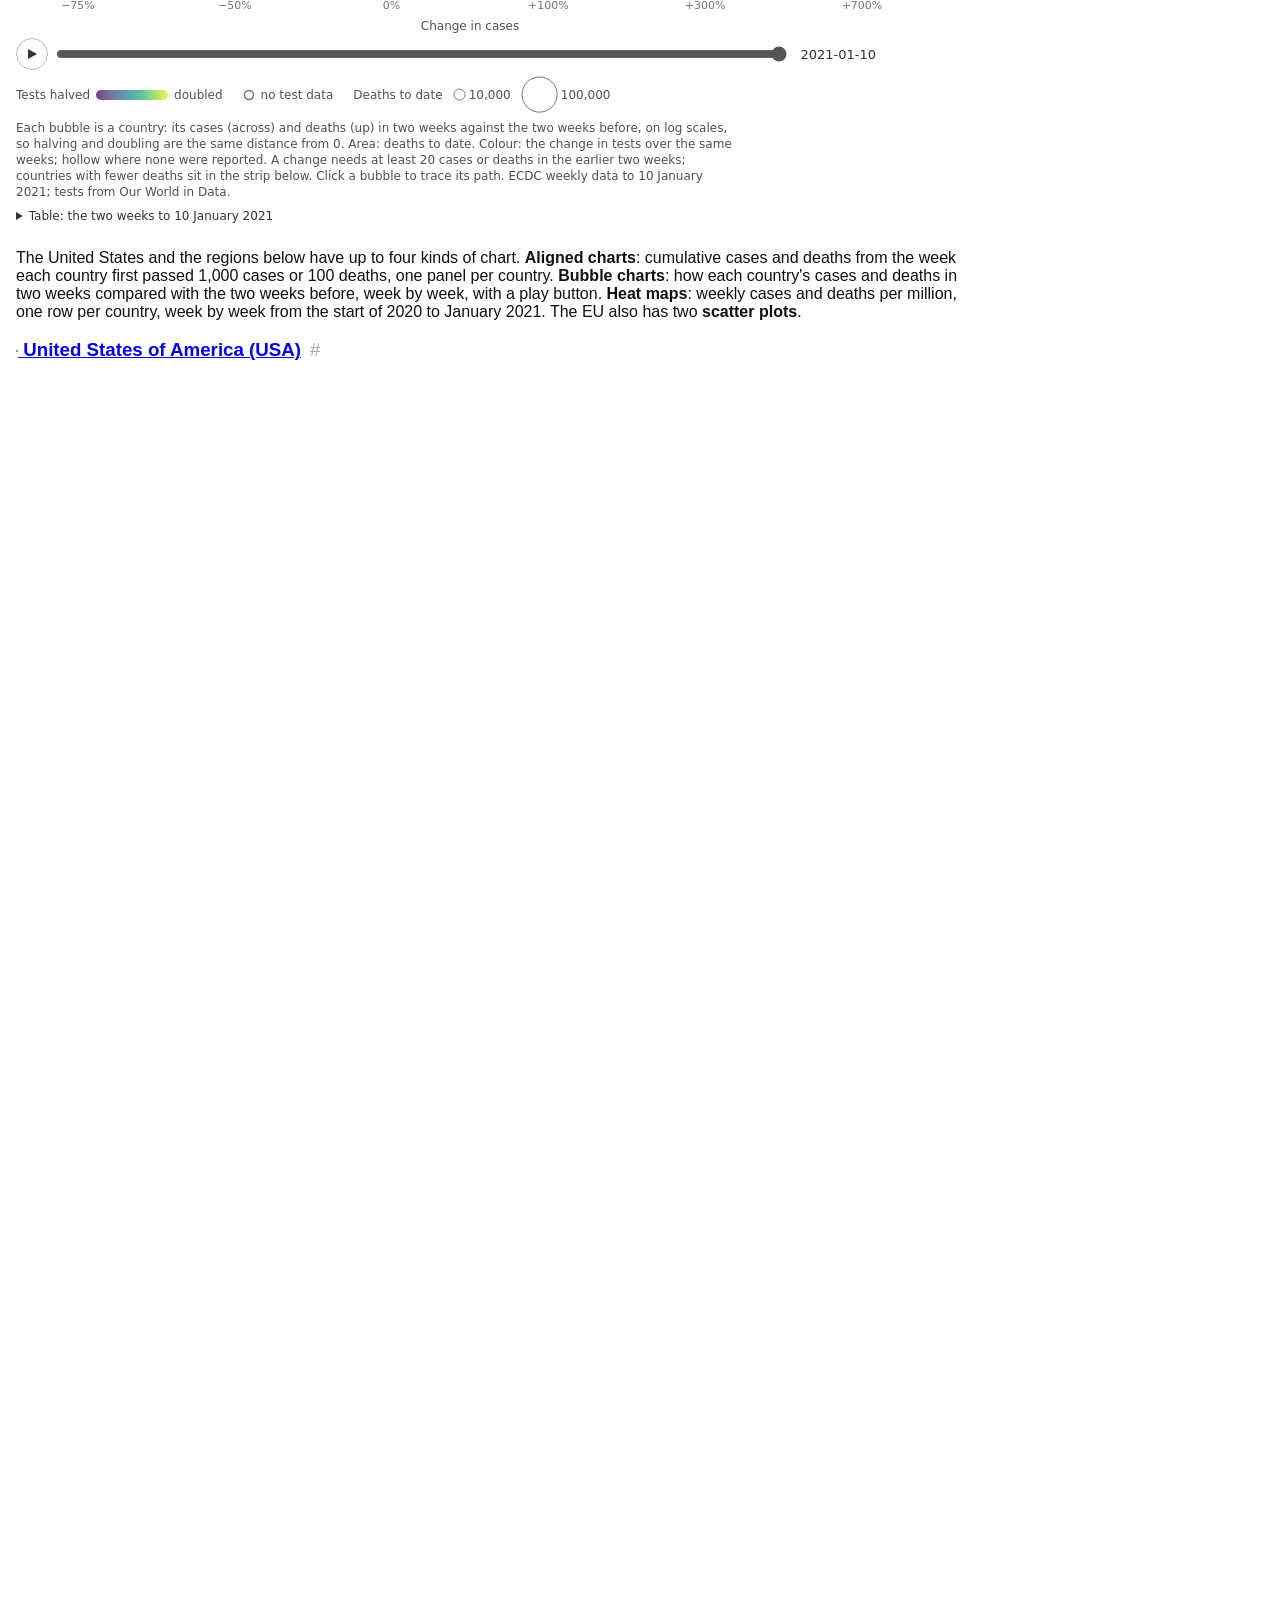
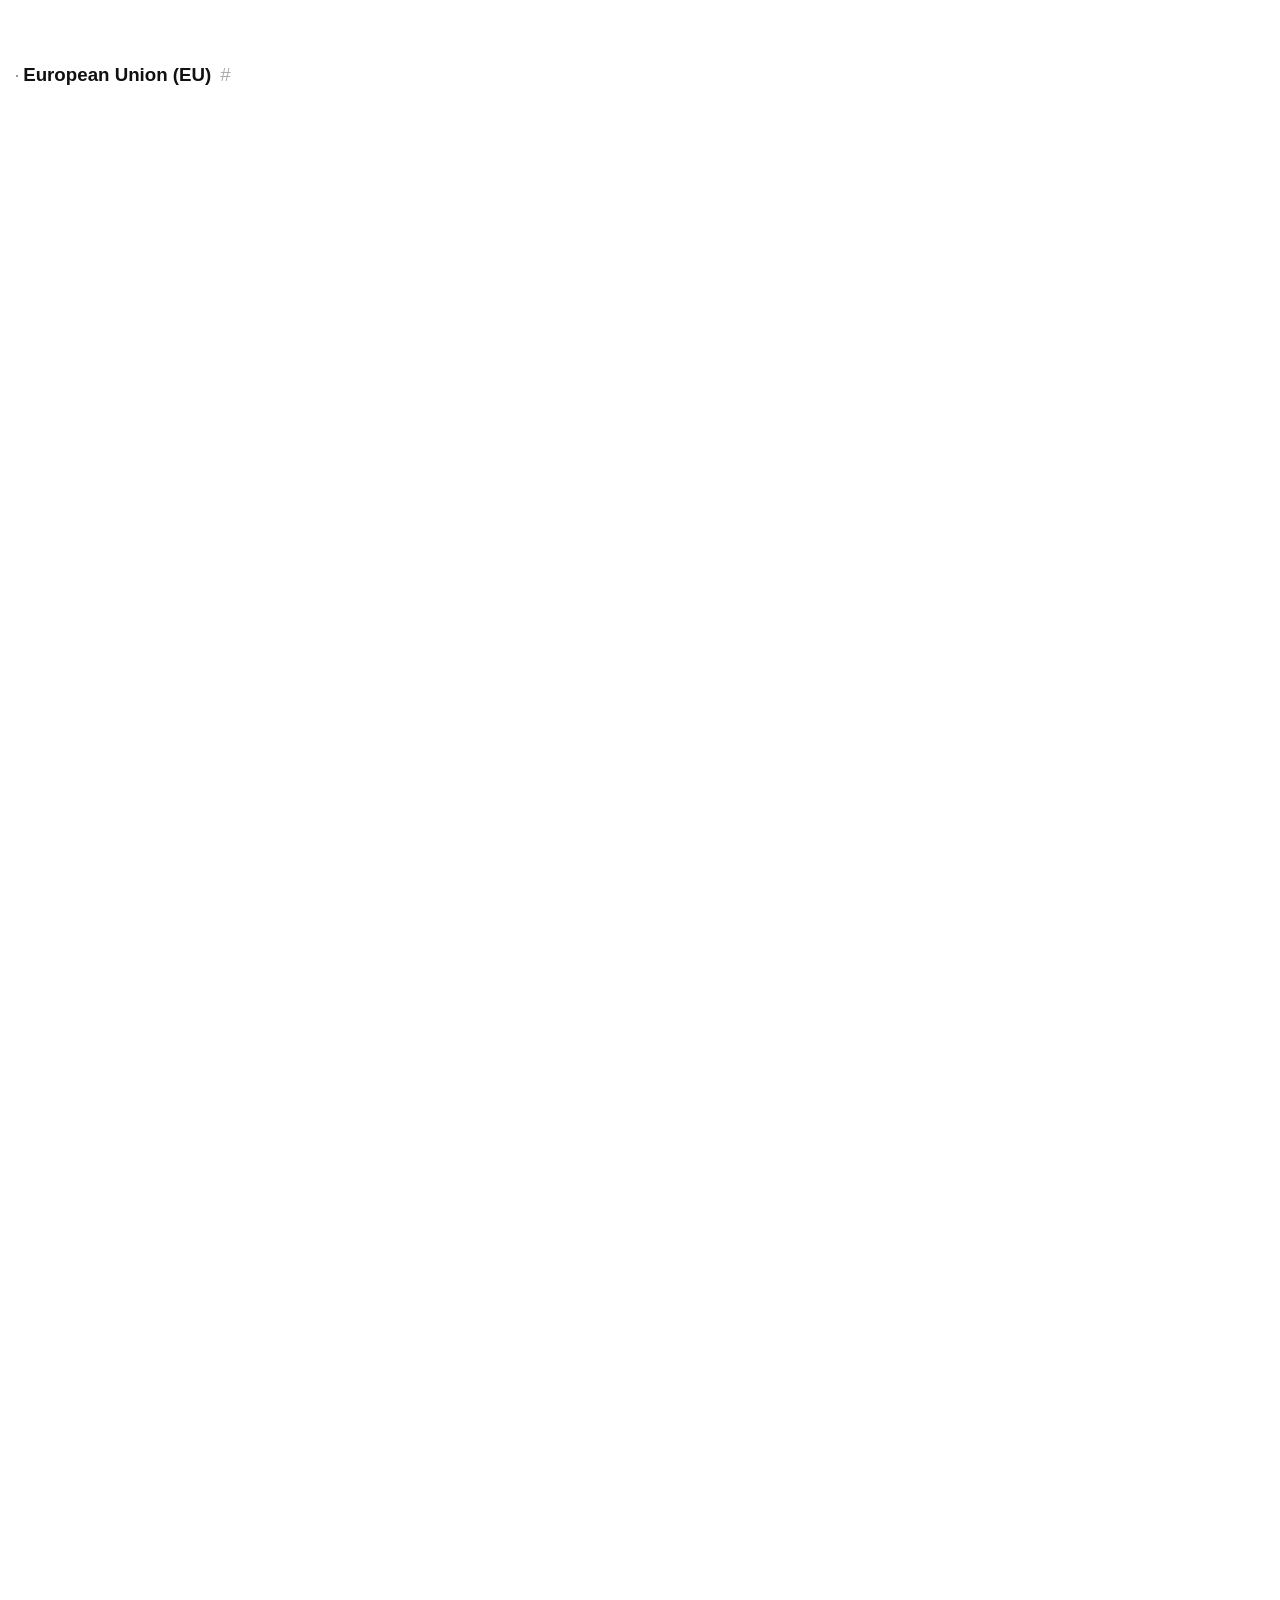
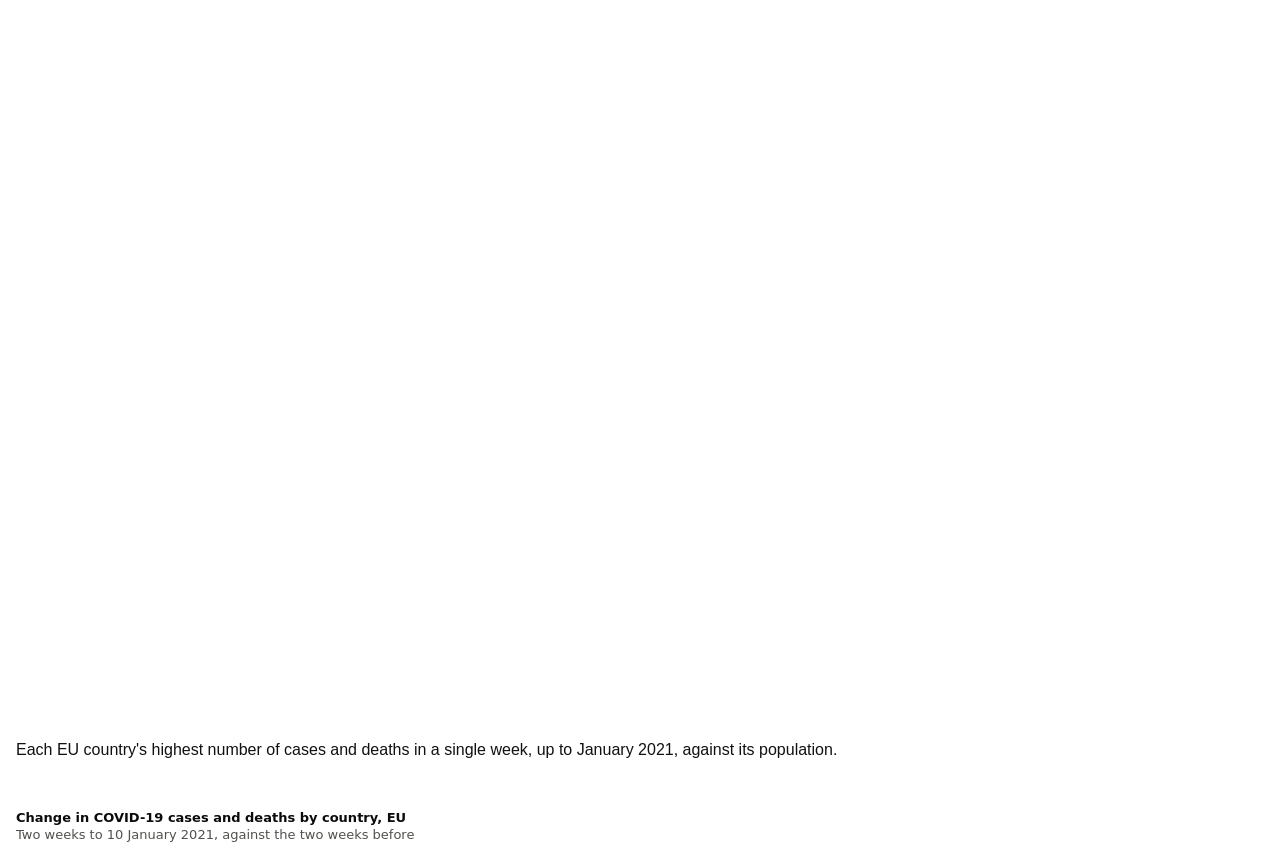
==== commit 342d5e30: "Page: the press section no longer says the press pages' links have not been checked since That was n" ====
--- a/site/index.html
+++ b/site/index.html
@@ -704,7 +704,7 @@
 
 <h2 id="press">Press clippings, 2020&nbsp;<a class="anchor" href="#press" aria-label="Link to this section: Press clippings, 2020">#</a></h2>
 
-<p>News articles about the pandemic, collected while the tracker ran: <a href="press_international.html">international and US press</a> and <a href="press_denmark.html">Danish press</a>. Their links have not been checked since.</p>
+<p>News articles about the pandemic, collected while the tracker ran: <a href="press_international.html">international and US press</a> and <a href="press_denmark.html">Danish press</a>.</p>
 
 <h2 id="references">Other trackers&nbsp;<a class="anchor" href="#references" aria-label="Link to this section: Other trackers">#</a></h2>
 
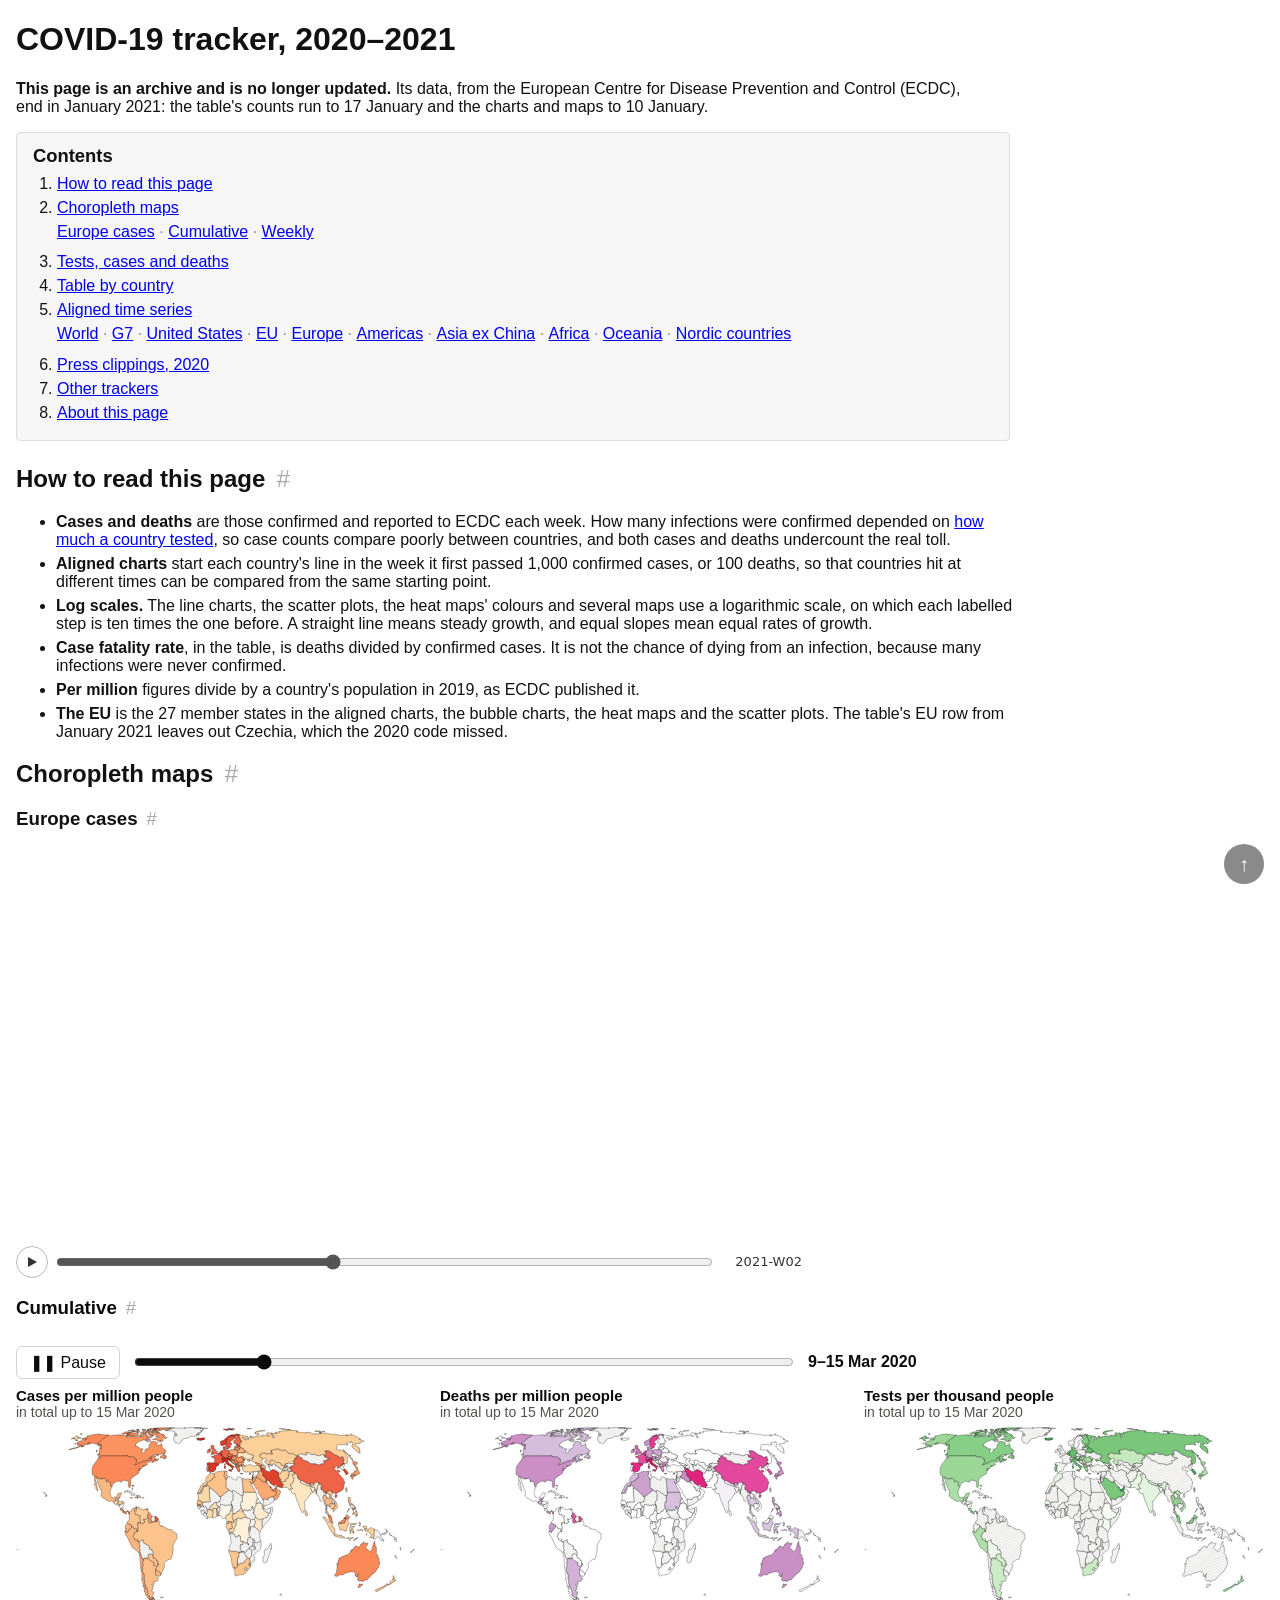
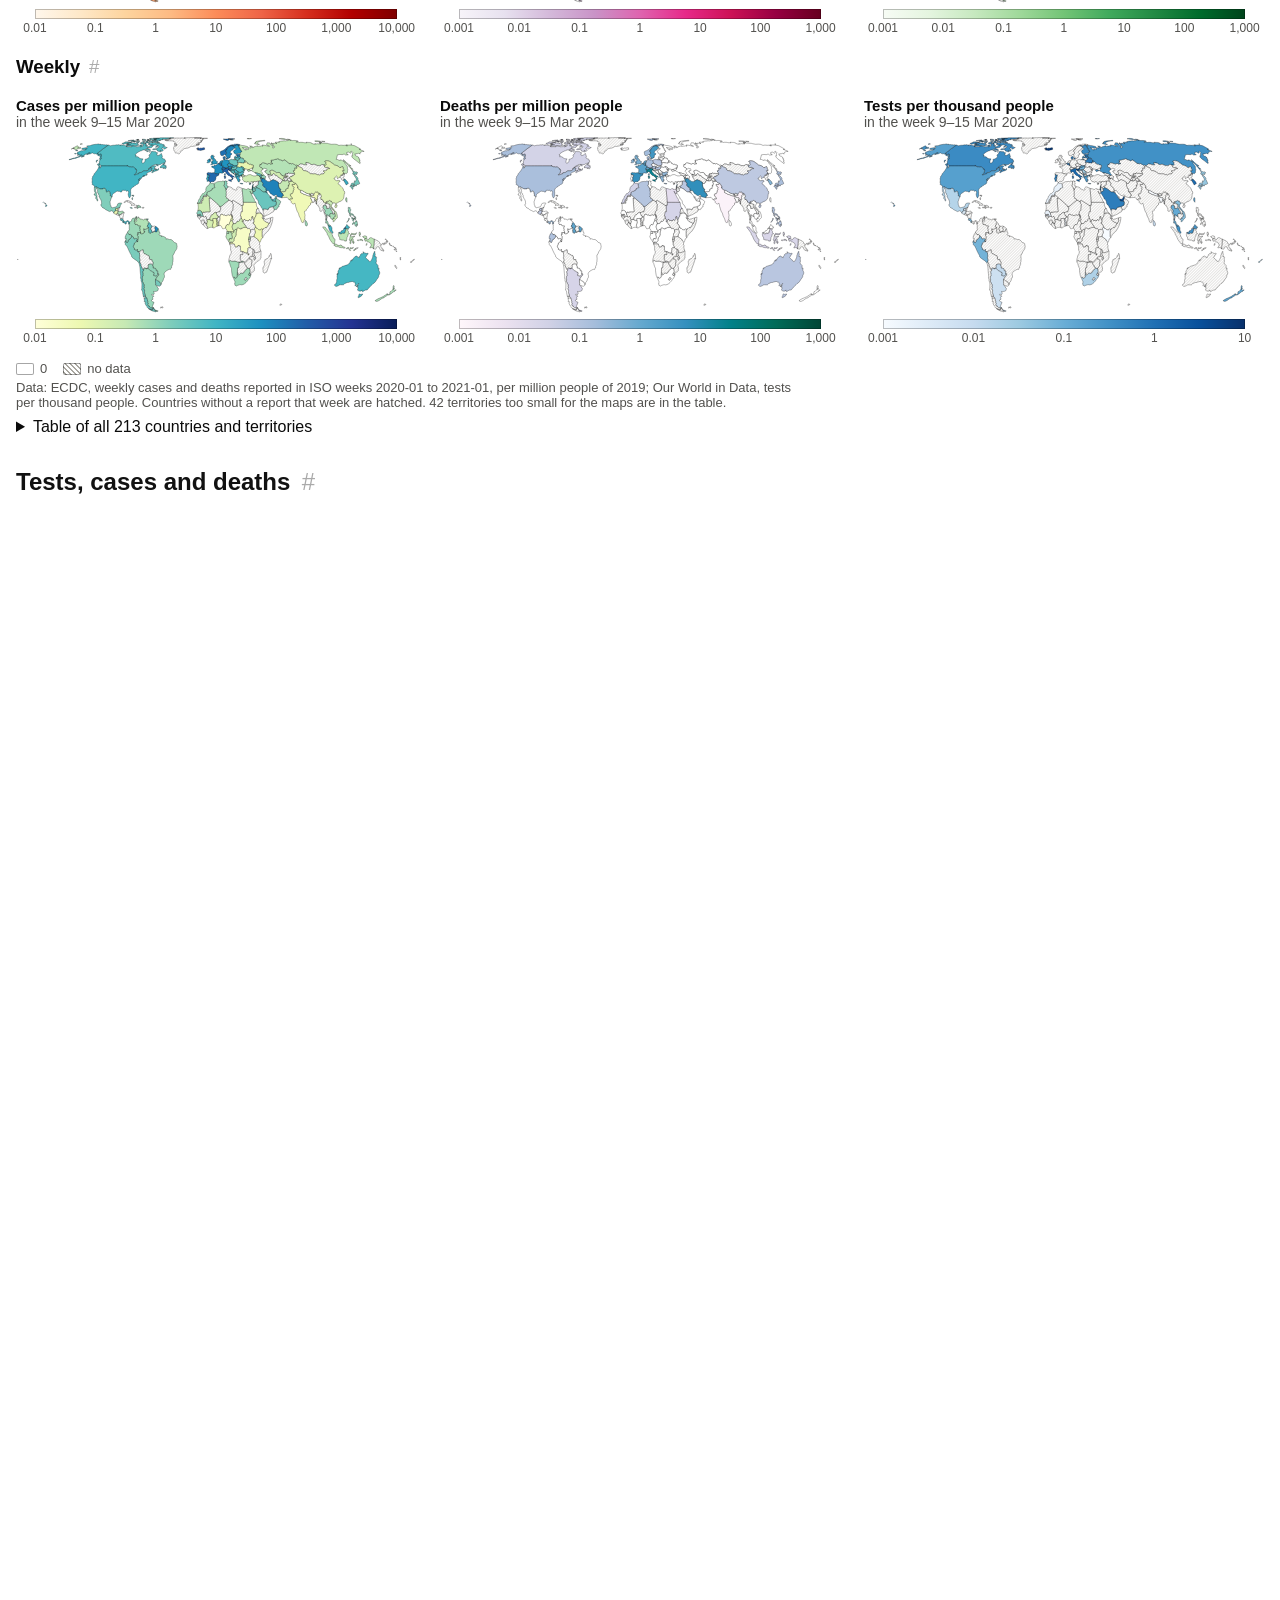
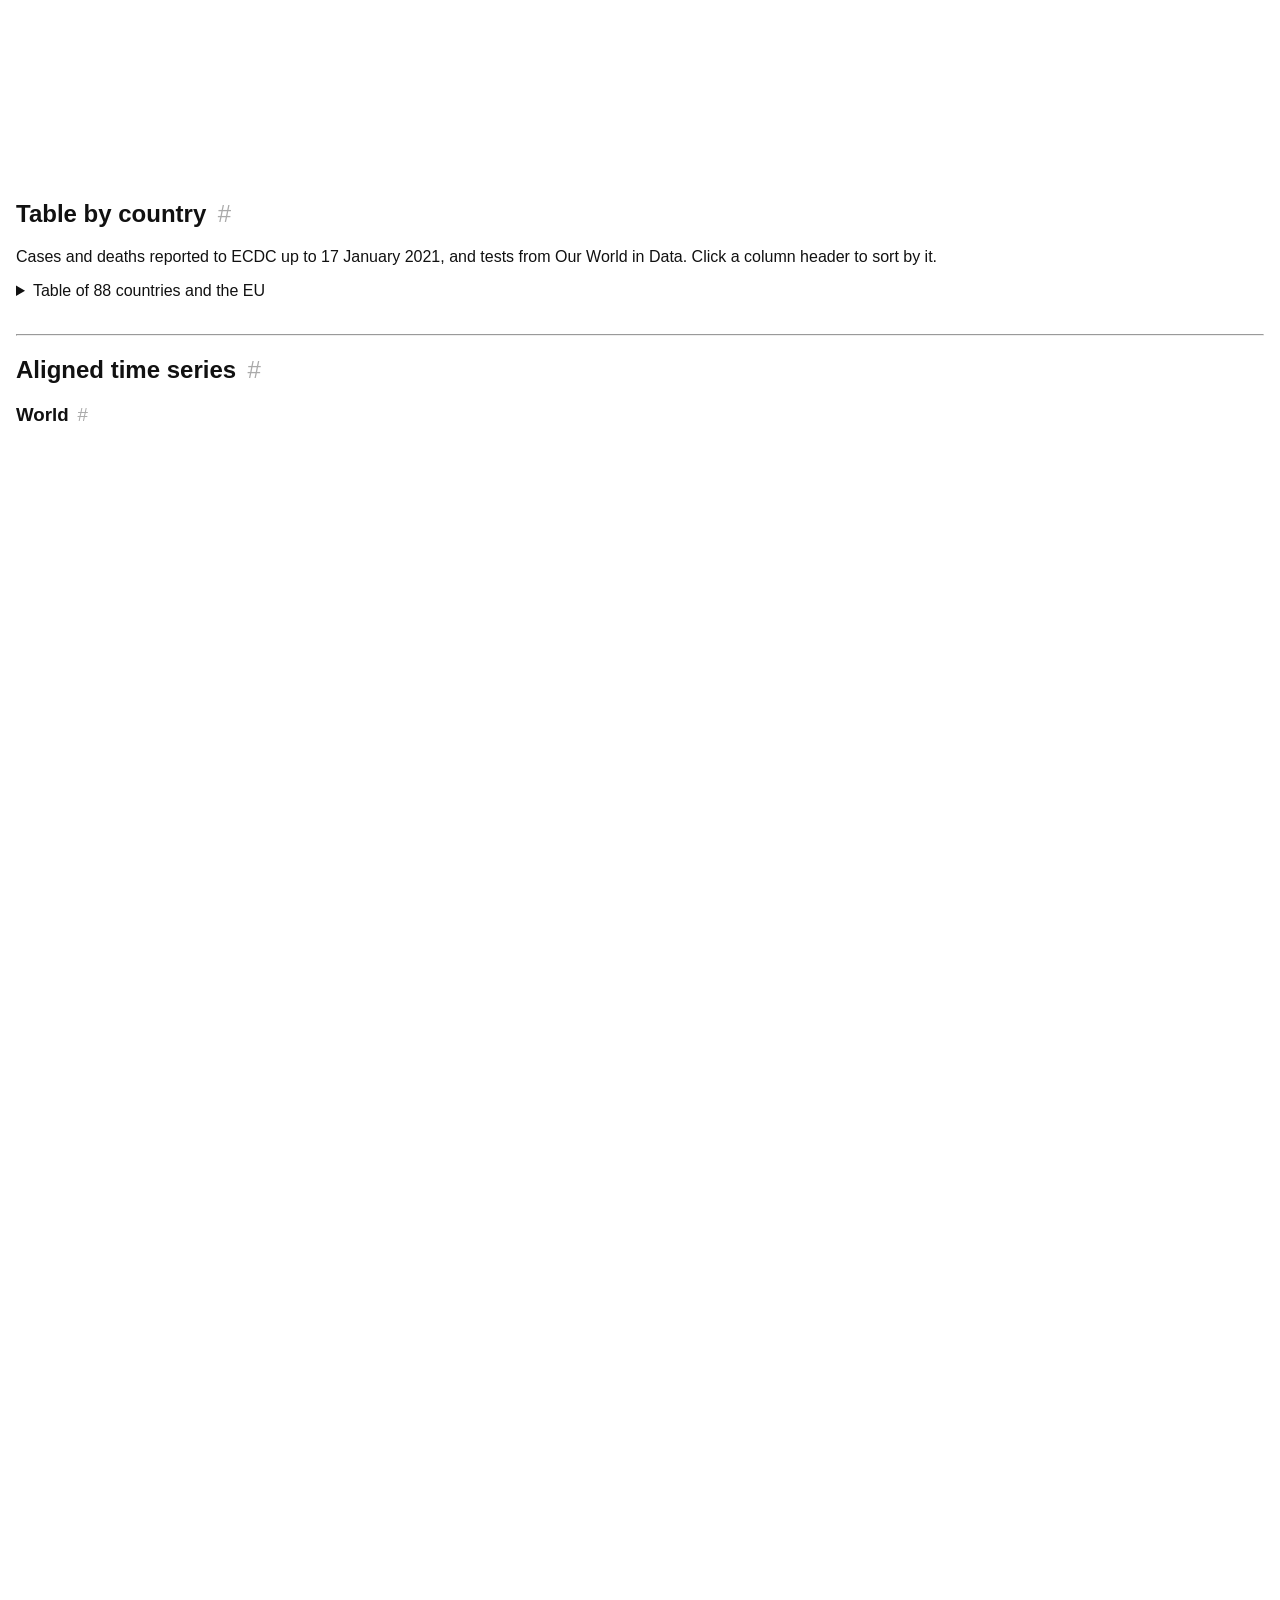
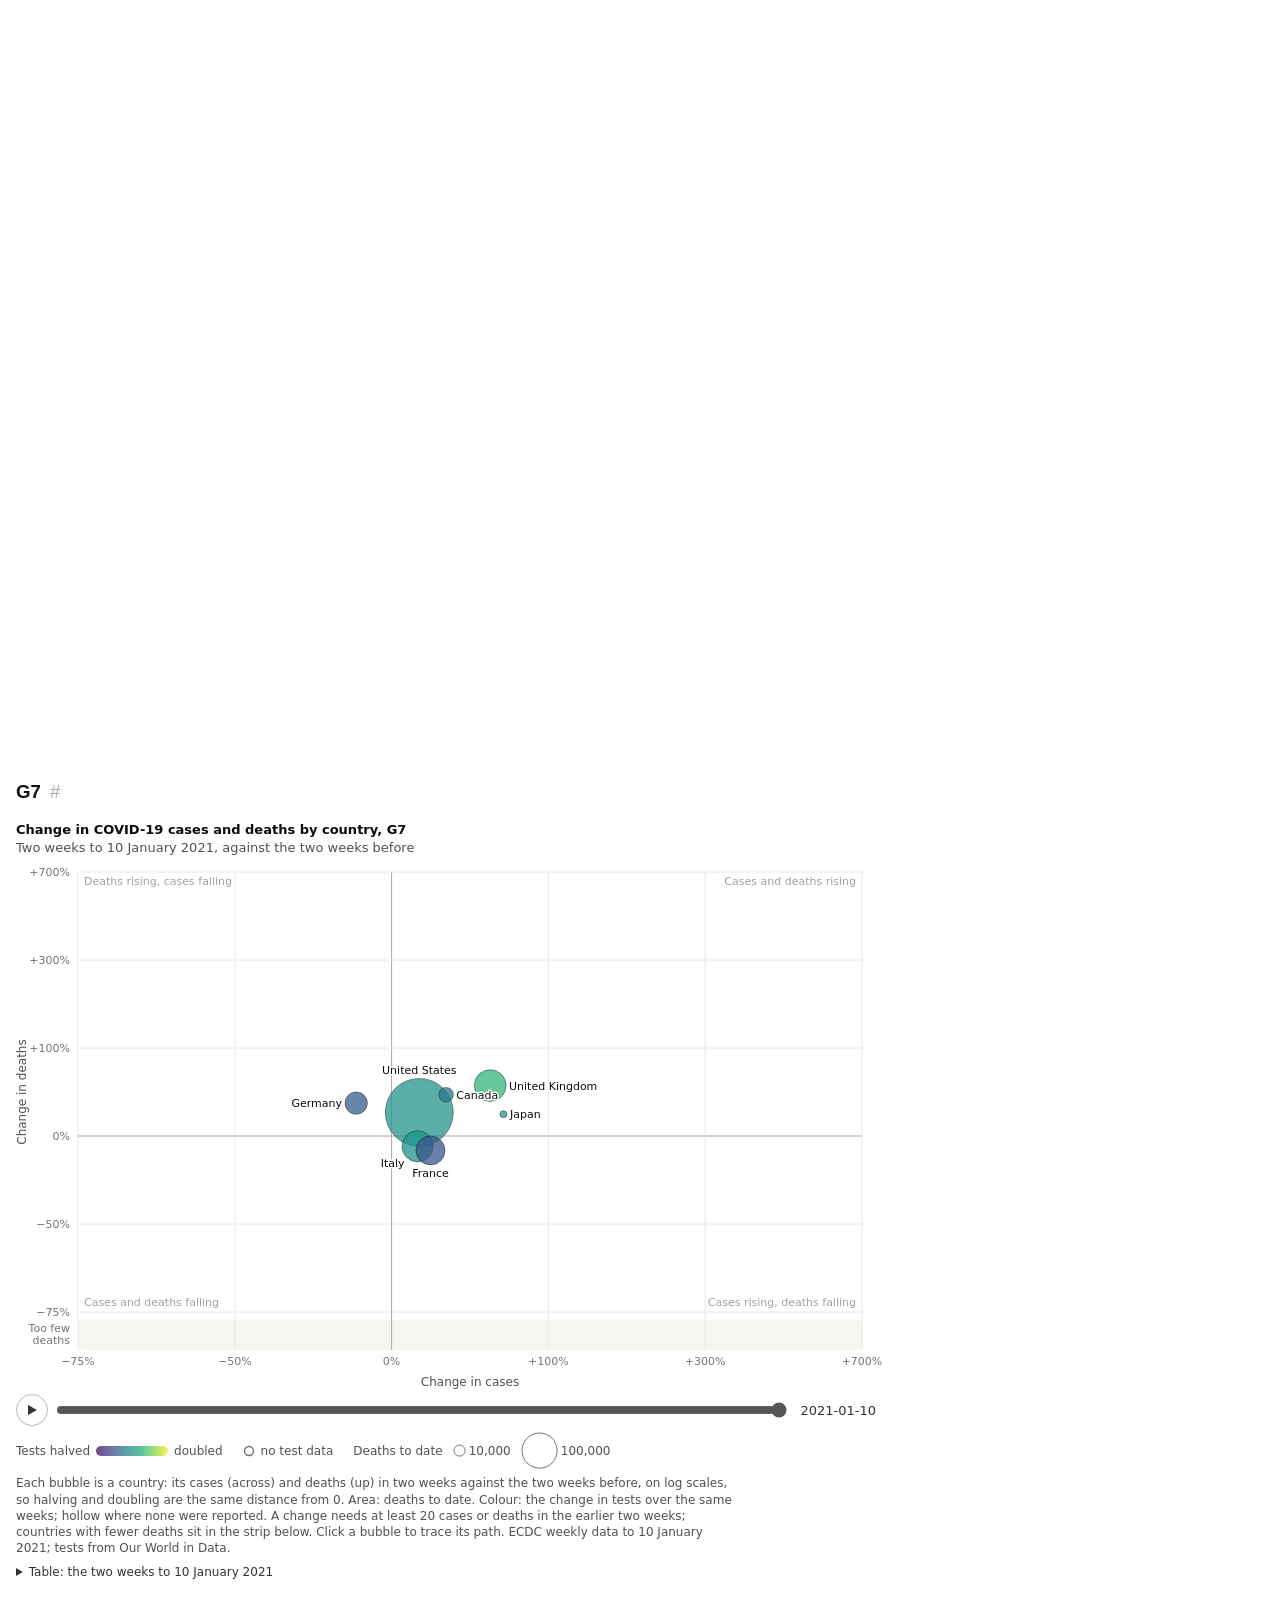
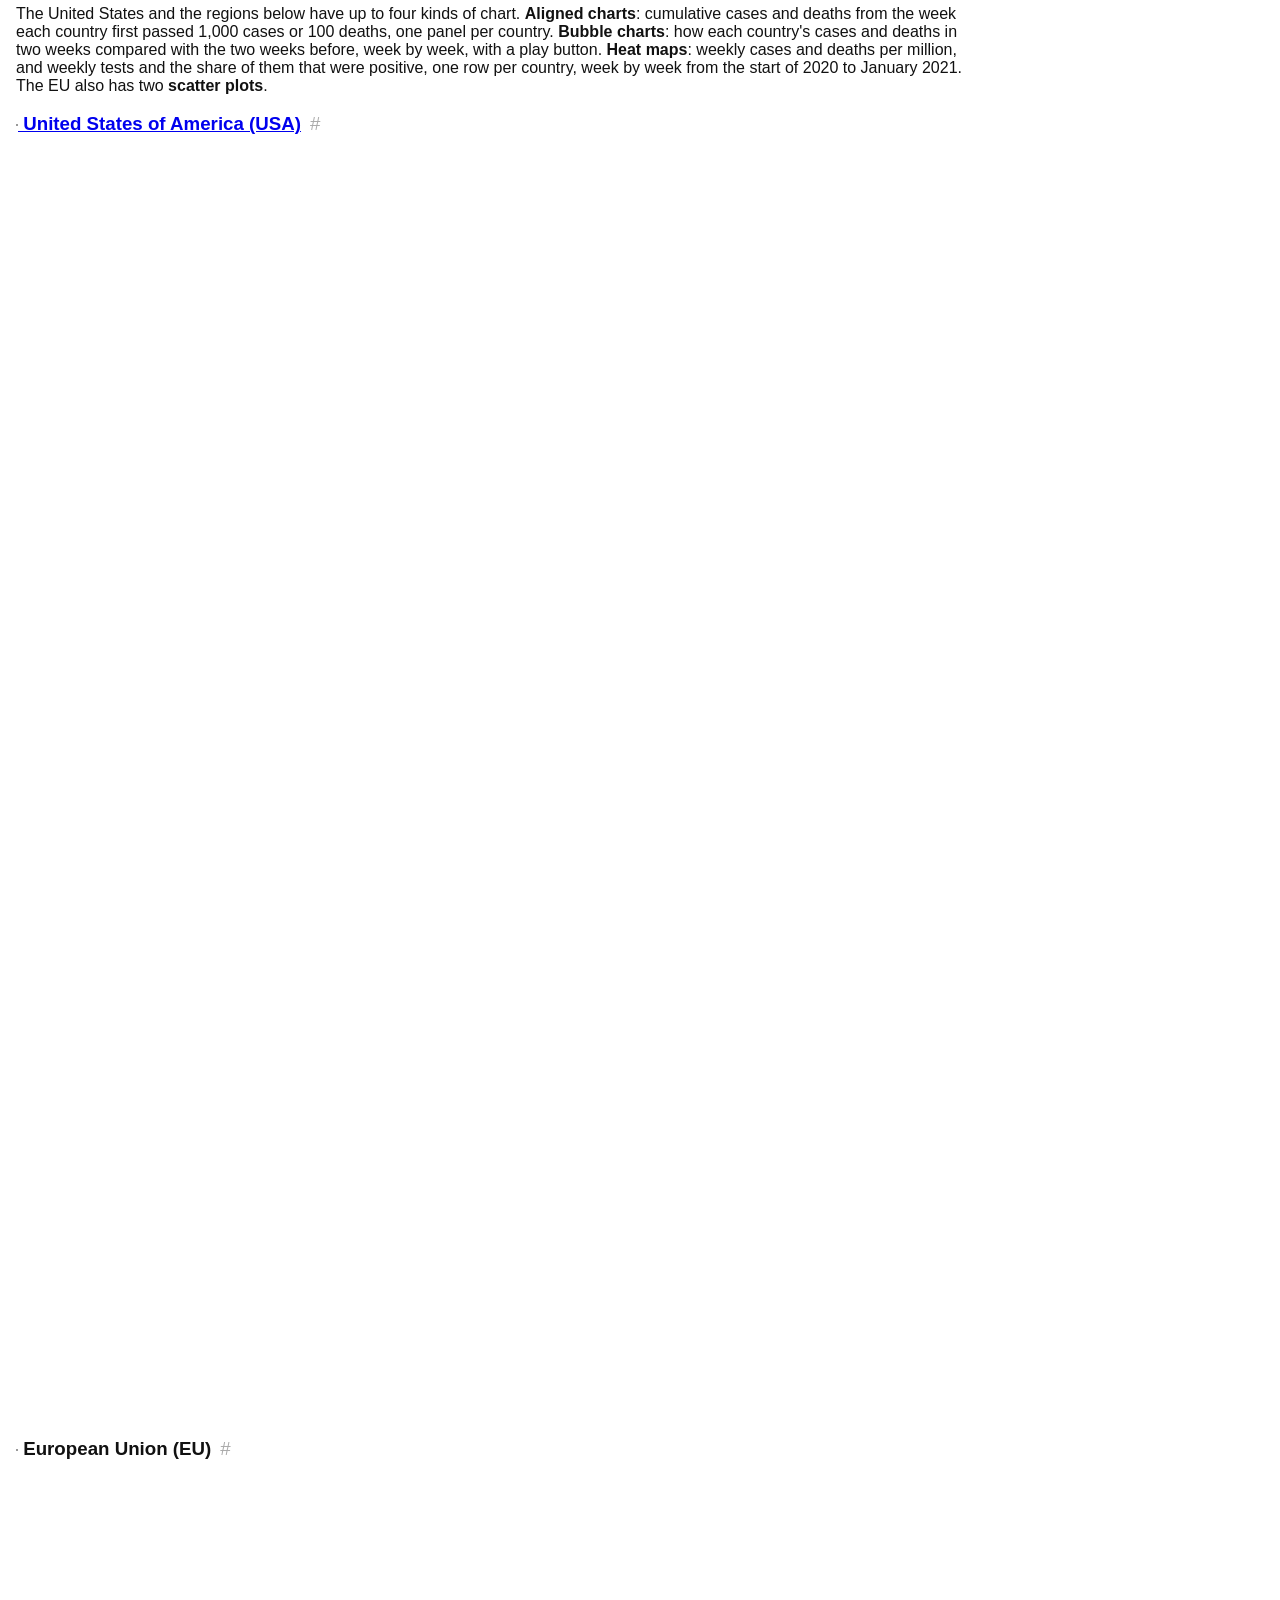
==== commit 01f8f21e: "Page: a 'Tests, cases and deaths' section, and a tests heat map under each region's heat map The fiv" ====
--- a/site/index.html
+++ b/site/index.html
@@ -272,6 +272,7 @@
 <li><a href="#weekly">Weekly</a></li>
 </ul>
 </li>
+<li><a href="#testing">Tests, cases and deaths</a></li>
 <li><a href="#table">Table by country</a></li>
 <li><a href="#aligned">Aligned time series</a>
 <ul>
@@ -296,7 +297,7 @@
 <h2 id="reading">How to read this page&nbsp;<a class="anchor" href="#reading" aria-label="Link to this section: How to read this page">#</a></h2>
 
 <ul class="reading">
-<li><b>Cases and deaths</b> are those confirmed and reported to ECDC each week. How many infections were confirmed depended on how much a country tested, so case counts compare poorly between countries, and both cases and deaths undercount the real toll.</li>
+<li><b>Cases and deaths</b> are those confirmed and reported to ECDC each week. How many infections were confirmed depended on <a href="#testing">how much a country tested</a>, so case counts compare poorly between countries, and both cases and deaths undercount the real toll.</li>
 <li><b>Aligned charts</b> start each country's line in the week it first passed 1,000 confirmed cases, or 100 deaths, so that countries hit at different times can be compared from the same starting point.</li>
 <li><b>Log scales.</b> The line charts, the scatter plots, the heat maps' colours and several maps use a logarithmic scale, on which each labelled step is ten times the one before. A straight line means steady growth, and equal slopes mean equal rates of growth.</li>
 <li><b>Case fatality rate</b>, in the table, is deaths divided by confirmed cases. It is not the chance of dying from an infection, because many infections were never confirmed.</li>
@@ -327,6 +328,14 @@
 <script src="worldmap/worldmap.js" defer></script>
 
 <script src="anim/scrubber.js" defer></script>
+
+<h2 id="testing">Tests, cases and deaths&nbsp;<a class="anchor" href="#testing" aria-label="Link to this section: Tests, cases and deaths">#</a></h2>
+<div class="aligned">
+<picture>
+<source media="(max-width: 700px)" srcset="tests_cases_deaths_narrow.png" width="415" height="2042">
+<img src="tests_cases_deaths.png" width="1355" height="1168" loading="lazy" alt="Weekly COVID-19 tests, cases and deaths per million people in 16 countries, one panel each, on one log scale, from 30 December 2019 to 10 January 2021. The gap between tests and cases is the share of tests positive, which is approximate, because cases and tests come from different sources, and compares poorly between countries; the Dutch share is likely too high, because its tests are people tested. Gaps in a line are weeks with none reported. Share positive in the week each country's cases peaked: Denmark 3%, Sweden 15%, United Kingdom 12%, Germany 10%, France 18%, Italy 16%, Spain 15%, Netherlands 34%, Belgium 23%, Poland 46%, Czechia 20%, United States 14%, Canada 8%, South Korea 3%, Japan 9%, South Africa 30%.">
+</picture>
+</div>
 
 <h2 id="table">Table by country&nbsp;<a class="anchor" href="#table" aria-label="Link to this section: Table by country">#</a></h2>
 
@@ -492,7 +501,7 @@
 <script src="bubble/bubble.js" defer></script>
 <figure class="bubble" data-region="G7"><noscript><img src="plot_bubble_G7.png" width="800" alt="Change in COVID-19 cases and deaths by country, G7, January 2021"></noscript></figure>
 
-<p class="reading">The United States and the regions below have up to four kinds of chart. <b>Aligned charts</b>: cumulative cases and deaths from the week each country first passed 1,000 cases or 100 deaths, one panel per country. <b>Bubble charts</b>: how each country&#39;s cases and deaths in two weeks compared with the two weeks before, week by week, with a play button. <b>Heat maps</b>: weekly cases and deaths per million, one row per country, week by week from the start of 2020 to January 2021. The EU also has two <b>scatter plots</b>.</p>
+<p class="reading">The United States and the regions below have up to four kinds of chart. <b>Aligned charts</b>: cumulative cases and deaths from the week each country first passed 1,000 cases or 100 deaths, one panel per country. <b>Bubble charts</b>: how each country&#39;s cases and deaths in two weeks compared with the two weeks before, week by week, with a play button. <b>Heat maps</b>: weekly cases and deaths per million, and weekly tests and the share of them that were positive, one row per country, week by week from the start of 2020 to January 2021. The EU also has two <b>scatter plots</b>.</p>
 
 <h3 id="united-states"><a href="https://en.wikipedia.org/wiki/2020_coronavirus_pandemic_in_the_United_States"><img src="img/Flag_of_the_United_States.svg.png" height="30" alt="" class="flag"> United States of America (USA)</a>&nbsp;<a class="anchor" href="#united-states" aria-label="Link to this section: United States">#</a></h3>
 
@@ -527,6 +536,10 @@
 <source media="(max-width: 700px)" srcset="heat_EU_narrow.png" width="415" height="1098">
 <img src="heat_EU.png" width="1355" height="674" loading="lazy" alt="Heat maps of weekly COVID-19 cases and deaths per million people in the EU, one row per country or territory, largest population first, and one column per week from 30 December 2019 to January 2021. Highest weekly cases: Ireland, 9,324 per million in the week of 4 January 2021. Highest weekly deaths: Slovenia, 458 per million in the week of 7 December 2020. Rows: Germany, France, Italy, Spain, Poland, Romania, Netherlands, Belgium, Greece, Czechia, Portugal, Sweden, Hungary, Austria, Bulgaria, Denmark, Finland, Slovakia, Ireland, Croatia, Lithuania, Slovenia, Latvia, Estonia, Cyprus, Luxembourg, Malta.">
 </picture>
+<picture>
+<source media="(max-width: 700px)" srcset="heat_tests_EU_narrow.png" width="415" height="1170">
+<img src="heat_tests_EU.png" width="1355" height="719" loading="lazy" alt="Heat maps of weekly COVID-19 tests per thousand people, and of the share of tests that were positive, in the EU, one row per country or territory with a test count, largest population first, and one column per week from 30 December 2019 to January 2021; a darker colour means more tests, or a larger share positive. Most tests in a week: Denmark, 154 per thousand people in the week of 14 December 2020. The share positive is approximate, because cases and tests come from different sources, and compares poorly between countries. Rows: Germany, France, Italy, Spain, Poland, Romania, Netherlands, Belgium, Greece, Czechia, Portugal, Sweden, Hungary, Austria, Bulgaria, Denmark, Finland, Slovakia, Ireland, Croatia, Lithuania, Slovenia, Latvia, Estonia, Cyprus, Luxembourg, Malta.">
+</picture>
 </div>
 
 <h3 id="europe"><img src="img/Europe_orthographic_Caucasus_Urals_boundary.svg.png" width="45" alt="" class="flag"> Europe&nbsp;<a class="anchor" href="#europe" aria-label="Link to this section: Europe">#</a></h3>
@@ -546,6 +559,10 @@
 <source media="(max-width: 700px)" srcset="heat_Europe_narrow.png" width="415" height="1572">
 <img src="heat_Europe.png" width="1355" height="944" loading="lazy" alt="Heat maps of weekly COVID-19 cases and deaths per million people in Europe, one row per country or territory, largest population first, and one column per week from 30 December 2019 to January 2021. Highest weekly cases: Ireland, 9,324 per million in the week of 4 January 2021. Highest weekly deaths: Slovenia, 458 per million in the week of 7 December 2020. Rows: Russia, Germany, France, United Kingdom, Italy, Spain, Ukraine, Poland, Romania, Netherlands, Belgium, Greece, Czechia, Portugal, Sweden, Azerbaijan, Hungary, Belarus, Austria, Switzerland, Bulgaria, Serbia, Denmark, Finland, Slovakia, Norway, Ireland, Croatia, Moldova, Georgia, Bosnia and Herzegovina, Armenia, Albania, Lithuania, Slovenia, North Macedonia, Latvia, Kosovo, Estonia, Cyprus, Montenegro, Luxembourg, Malta, Iceland, Jersey.">
 </picture>
+<picture>
+<source media="(max-width: 700px)" srcset="heat_tests_Europe_narrow.png" width="415" height="1529">
+<img src="heat_tests_Europe.png" width="1355" height="914" loading="lazy" alt="Heat maps of weekly COVID-19 tests per thousand people, and of the share of tests that were positive, in Europe, one row per country or territory with a test count, largest population first, and one column per week from 30 December 2019 to January 2021; a darker colour means more tests, or a larger share positive. Most tests in a week: Denmark, 154 per thousand people in the week of 14 December 2020. The share positive is approximate, because cases and tests come from different sources, and compares poorly between countries. Rows: Russia, Germany, France, United Kingdom, Italy, Spain, Ukraine, Poland, Romania, Netherlands, Belgium, Greece, Czechia, Portugal, Sweden, Hungary, Belarus, Austria, Switzerland, Bulgaria, Serbia, Denmark, Finland, Slovakia, Norway, Ireland, Croatia, Bosnia and Herzegovina, Armenia, Albania, Lithuania, Slovenia, North Macedonia, Latvia, Estonia, Cyprus, Luxembourg, Malta, Iceland. No test count: Azerbaijan, Georgia, Jersey, Kosovo, Moldova, Montenegro.">
+</picture>
 </div>
 
 <h3 id="americas"><img src="img/Americas_(orthographic_projection).svg.png" width="45" alt="" class="flag"> Americas&nbsp;<a class="anchor" href="#americas" aria-label="Link to this section: Americas">#</a></h3>
@@ -565,6 +582,10 @@
 <source media="(max-width: 700px)" srcset="heat_Americas_narrow.png" width="415" height="1384">
 <img src="heat_Americas.png" width="1355" height="824" loading="lazy" alt="Heat maps of weekly COVID-19 cases and deaths per million people in the Americas, one row per country or territory, largest population first, and one column per week from 30 December 2019 to January 2021. Highest weekly cases: Panama, 5,996 per million in the week of 4 January 2021. Highest weekly deaths: Ecuador, 228 per million in the week of 31 August 2020. Rows: United States, Brazil, Mexico, Colombia, Argentina, Canada, Peru, Venezuela, Chile, Guatemala, Ecuador, Bolivia, Cuba, Haiti, Dominican Republic, Honduras, Paraguay, Nicaragua, El Salvador, Costa Rica, Panama, Uruguay, Jamaica, Puerto Rico, Trinidad and Tobago, Guyana, Suriname, Belize, Bahamas, Barbados, Saint Lucia, Curaçao, Grenada, St Vincent & Grenadines, Aruba, US Virgin Islands.">
 </picture>
+<picture>
+<source media="(max-width: 700px)" srcset="heat_tests_Americas_narrow.png" width="415" height="1129">
+<img src="heat_tests_Americas.png" width="1355" height="644" loading="lazy" alt="Heat maps of weekly COVID-19 tests per thousand people, and of the share of tests that were positive, in the Americas, one row per country or territory with a test count, largest population first, and one column per week from 30 December 2019 to January 2021; a darker colour means more tests, or a larger share positive. Most tests in a week: United States, 39 per thousand people in the week of 16 November 2020. The share positive is approximate, because cases and tests come from different sources, and compares poorly between countries. Rows: United States, Brazil, Mexico, Colombia, Argentina, Canada, Peru, Chile, Guatemala, Ecuador, Bolivia, Cuba, Dominican Republic, Paraguay, El Salvador, Costa Rica, Panama, Uruguay, Jamaica, Trinidad and Tobago. No test count: Aruba, Bahamas, Barbados, Belize, Curaçao, Grenada, Guyana, Haiti, Honduras, Nicaragua, Puerto Rico, Saint Lucia, St Vincent & Grenadines, Suriname, US Virgin Islands, Venezuela.">
+</picture>
 </div>
 <div class="aligned">
 <picture>
@@ -605,6 +626,10 @@
 <source media="(max-width: 700px)" srcset="heat_Asia_narrow.png" width="415" height="1578">
 <img src="heat_Asia.png" width="1355" height="974" loading="lazy" alt="Heat maps of weekly COVID-19 cases and deaths per million people in Asia, one row per country or territory, largest population first, and one column per week from 30 December 2019 to January 2021. Highest weekly cases: Georgia, 7,354 per million in the week of 30 November 2020. Highest weekly deaths: Kyrgyzstan, 139 per million in the week of 13 July 2020. Rows: China, India, Indonesia, Pakistan, Bangladesh, Japan, Philippines, Egypt, Vietnam, Iran, Turkey, Thailand, Myanmar, South Korea, Iraq, Afghanistan, Saudi Arabia, Uzbekistan, Malaysia, Yemen, Nepal, Taiwan, Sri Lanka, Kazakhstan, Syria, Cambodia, Jordan, Azerbaijan, United Arab Emirates, Tajikistan, Israel, Laos, Lebanon, Kyrgyzstan, Singapore, Palestine, Oman, Kuwait, Georgia, Mongolia, Armenia, Qatar, Bahrain, Timor-Leste, Bhutan, Maldives, Brunei.">
 </picture>
+<picture>
+<source media="(max-width: 700px)" srcset="heat_tests_Asia_narrow.png" width="415" height="1356">
+<img src="heat_tests_Asia.png" width="1355" height="809" loading="lazy" alt="Heat maps of weekly COVID-19 tests per thousand people, and of the share of tests that were positive, in Asia, one row per country or territory with a test count, largest population first, and one column per week from 30 December 2019 to January 2021; a darker colour means more tests, or a larger share positive. Most tests in a week: United Arab Emirates, 110 per thousand people in the week of 4 January 2021. The share positive is approximate, because cases and tests come from different sources, and compares poorly between countries. Rows: China, India, Indonesia, Pakistan, Bangladesh, Japan, Philippines, Vietnam, Iran, Turkey, Thailand, Myanmar, South Korea, Iraq, Saudi Arabia, Malaysia, Nepal, Taiwan, Sri Lanka, Kazakhstan, Jordan, United Arab Emirates, Israel, Singapore, Palestine, Oman, Kuwait, Mongolia, Armenia, Qatar, Bahrain, Bhutan, Maldives. No test count: Afghanistan, Azerbaijan, Brunei, Cambodia, Egypt, Georgia, Kyrgyzstan, Laos, Lebanon, Syria, Tajikistan, Timor-Leste, Uzbekistan, Yemen.">
+</picture>
 </div>
 
 <div class="aligned">
@@ -658,6 +683,10 @@
 <source media="(max-width: 700px)" srcset="heat_Africa_narrow.png" width="415" height="1760">
 <img src="heat_Africa.png" width="1355" height="1079" loading="lazy" alt="Heat maps of weekly COVID-19 cases and deaths per million people in Africa, one row per country or territory, largest population first, and one column per week from 30 December 2019 to January 2021. Highest weekly cases: South Africa, 2,235 per million in the week of 4 January 2021. Highest weekly deaths: South Africa, 61 per million in the week of 4 January 2021. Rows: Nigeria, Ethiopia, Egypt, DR Congo, South Africa, Tanzania, Kenya, Uganda, Algeria, Sudan, Morocco, Angola, Ghana, Mozambique, Madagascar, Cameroon, Côte d'Ivoire, Niger, Burkina Faso, Mali, Malawi, Zambia, Senegal, Chad, Somalia, Zimbabwe, Guinea, Rwanda, Benin, Tunisia, Burundi, South Sudan, Togo, Sierra Leone, Libya, Congo, Liberia, Central African Rep., Mauritania, Eritrea, Namibia, Gambia, Botswana, Gabon, Lesotho, Guinea-Bissau, Equatorial Guinea, Mauritius, Eswatini, Djibouti, Comoros, Western Sahara, Cape Verde, São Tomé and Príncipe.">
 </picture>
+<picture>
+<source media="(max-width: 700px)" srcset="heat_tests_Africa_narrow.png" width="415" height="1173">
+<img src="heat_tests_Africa.png" width="1355" height="674" loading="lazy" alt="Heat maps of weekly COVID-19 tests per thousand people, and of the share of tests that were positive, in Africa, one row per country or territory with a test count, largest population first, and one column per week from 30 December 2019 to January 2021; a darker colour means more tests, or a larger share positive. Most tests in a week: Botswana, 14 per thousand people in the week of 16 November 2020. The share positive is approximate, because cases and tests come from different sources, and compares poorly between countries. Rows: Nigeria, Ethiopia, DR Congo, South Africa, Kenya, Uganda, Morocco, Ghana, Mozambique, Madagascar, Côte d'Ivoire, Malawi, Zambia, Senegal, Zimbabwe, Rwanda, South Sudan, Togo, Libya, Mauritania, Namibia, Botswana, Cape Verde. No test count: Algeria, Angola, Benin, Burkina Faso, Burundi, Cameroon, Central African Rep., Chad, Comoros, Congo, Djibouti, Egypt, Equatorial Guinea, Eritrea, Eswatini, Gabon, Gambia, Guinea, Guinea-Bissau, Lesotho, Liberia, Mali, Mauritius, Niger, Sierra Leone, Somalia, Sudan, São Tomé and Príncipe, Tanzania, Tunisia, Western Sahara.">
+</picture>
 </div>
 
 <h3 id="oceania"><img src="img/Oceania_(orthographic_projection).svg.png" width="45" alt="" class="flag"> Oceania&nbsp;<a class="anchor" href="#oceania" aria-label="Link to this section: Oceania">#</a></h3>
@@ -678,6 +707,10 @@
 <source media="(max-width: 700px)" srcset="heat_Oceania_narrow.png" width="415" height="718">
 <img src="heat_Oceania.png" width="1355" height="419" loading="lazy" alt="Heat maps of weekly COVID-19 cases and deaths per million people in Oceania, one row per country or territory, largest population first, and one column per week from 30 December 2019 to January 2021. Highest weekly cases: French Polynesia, 9,786 per million in the week of 2 November 2020. Highest weekly deaths: Guam, 66 per million in the week of 7 September 2020. Rows: Australia, Papua New Guinea, New Zealand, Fiji, Solomon Islands, Vanuatu, New Caledonia, French Polynesia, Guam, Micronesia.">
 </picture>
+<picture>
+<source media="(max-width: 700px)" srcset="heat_tests_Oceania_narrow.png" width="415" height="651">
+<img src="heat_tests_Oceania.png" width="1355" height="374" loading="lazy" alt="Heat maps of weekly COVID-19 tests per thousand people, and of the share of tests that were positive, in Oceania, one row per country or territory with a test count, largest population first, and one column per week from 30 December 2019 to January 2021; a darker colour means more tests, or a larger share positive. Most tests in a week: Australia, 22 per thousand people in the week of 4 January 2021. The share positive is approximate, because cases and tests come from different sources, and compares poorly between countries. Rows: Australia, New Zealand, Fiji. No test count: French Polynesia, Guam, Micronesia, New Caledonia, Papua New Guinea, Solomon Islands, Vanuatu.">
+</picture>
 </div>
 
 <h3 id="nordic"><img src="img/Nordic_countries_orthographic.svg.png" width="45" alt="" class="flag">Northern Europe (Nordic countries)&nbsp;<a class="anchor" href="#nordic" aria-label="Link to this section: Nordic countries">#</a></h3>
@@ -697,6 +730,10 @@
 <picture>
 <source media="(max-width: 700px)" srcset="heat_Nordic_narrow.png" width="415" height="584">
 <img src="heat_Nordic.png" width="1355" height="344" loading="lazy" alt="Heat maps of weekly COVID-19 cases and deaths per million people in the Nordic countries, one row per country or territory, largest population first, and one column per week from 30 December 2019 to January 2021. Highest weekly cases: Sweden, 4,516 per million in the week of 14 December 2020. Highest weekly deaths: Sweden, 65 per million in the week of 6 April 2020. Rows: Sweden, Denmark, Finland, Norway, Iceland.">
+</picture>
+<picture>
+<source media="(max-width: 700px)" srcset="heat_tests_Nordic_narrow.png" width="415" height="656">
+<img src="heat_tests_Nordic.png" width="1355" height="389" loading="lazy" alt="Heat maps of weekly COVID-19 tests per thousand people, and of the share of tests that were positive, in the Nordic countries, one row per country or territory with a test count, largest population first, and one column per week from 30 December 2019 to January 2021; a darker colour means more tests, or a larger share positive. Most tests in a week: Denmark, 154 per thousand people in the week of 14 December 2020. The share positive is approximate, because cases and tests come from different sources, and compares poorly between countries. Rows: Sweden, Denmark, Finland, Norway, Iceland.">
 </picture>
 </div>
 
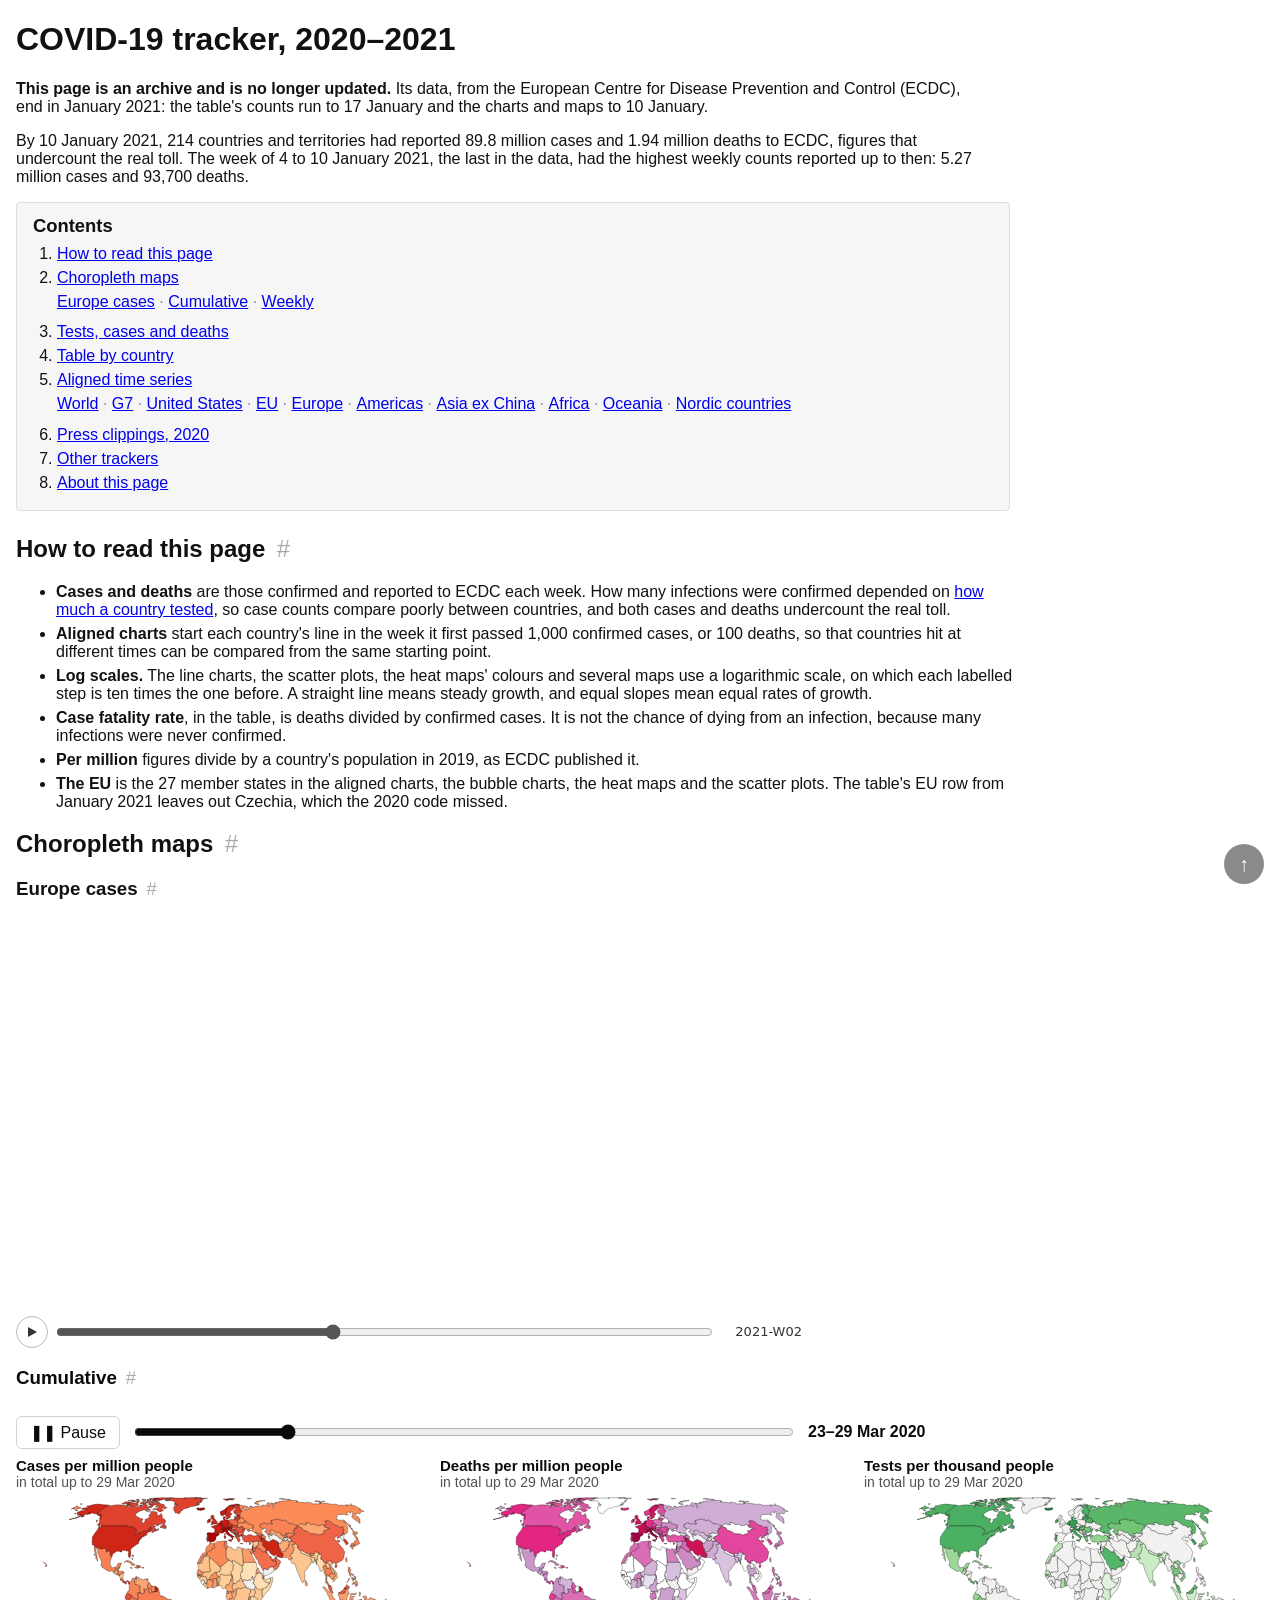
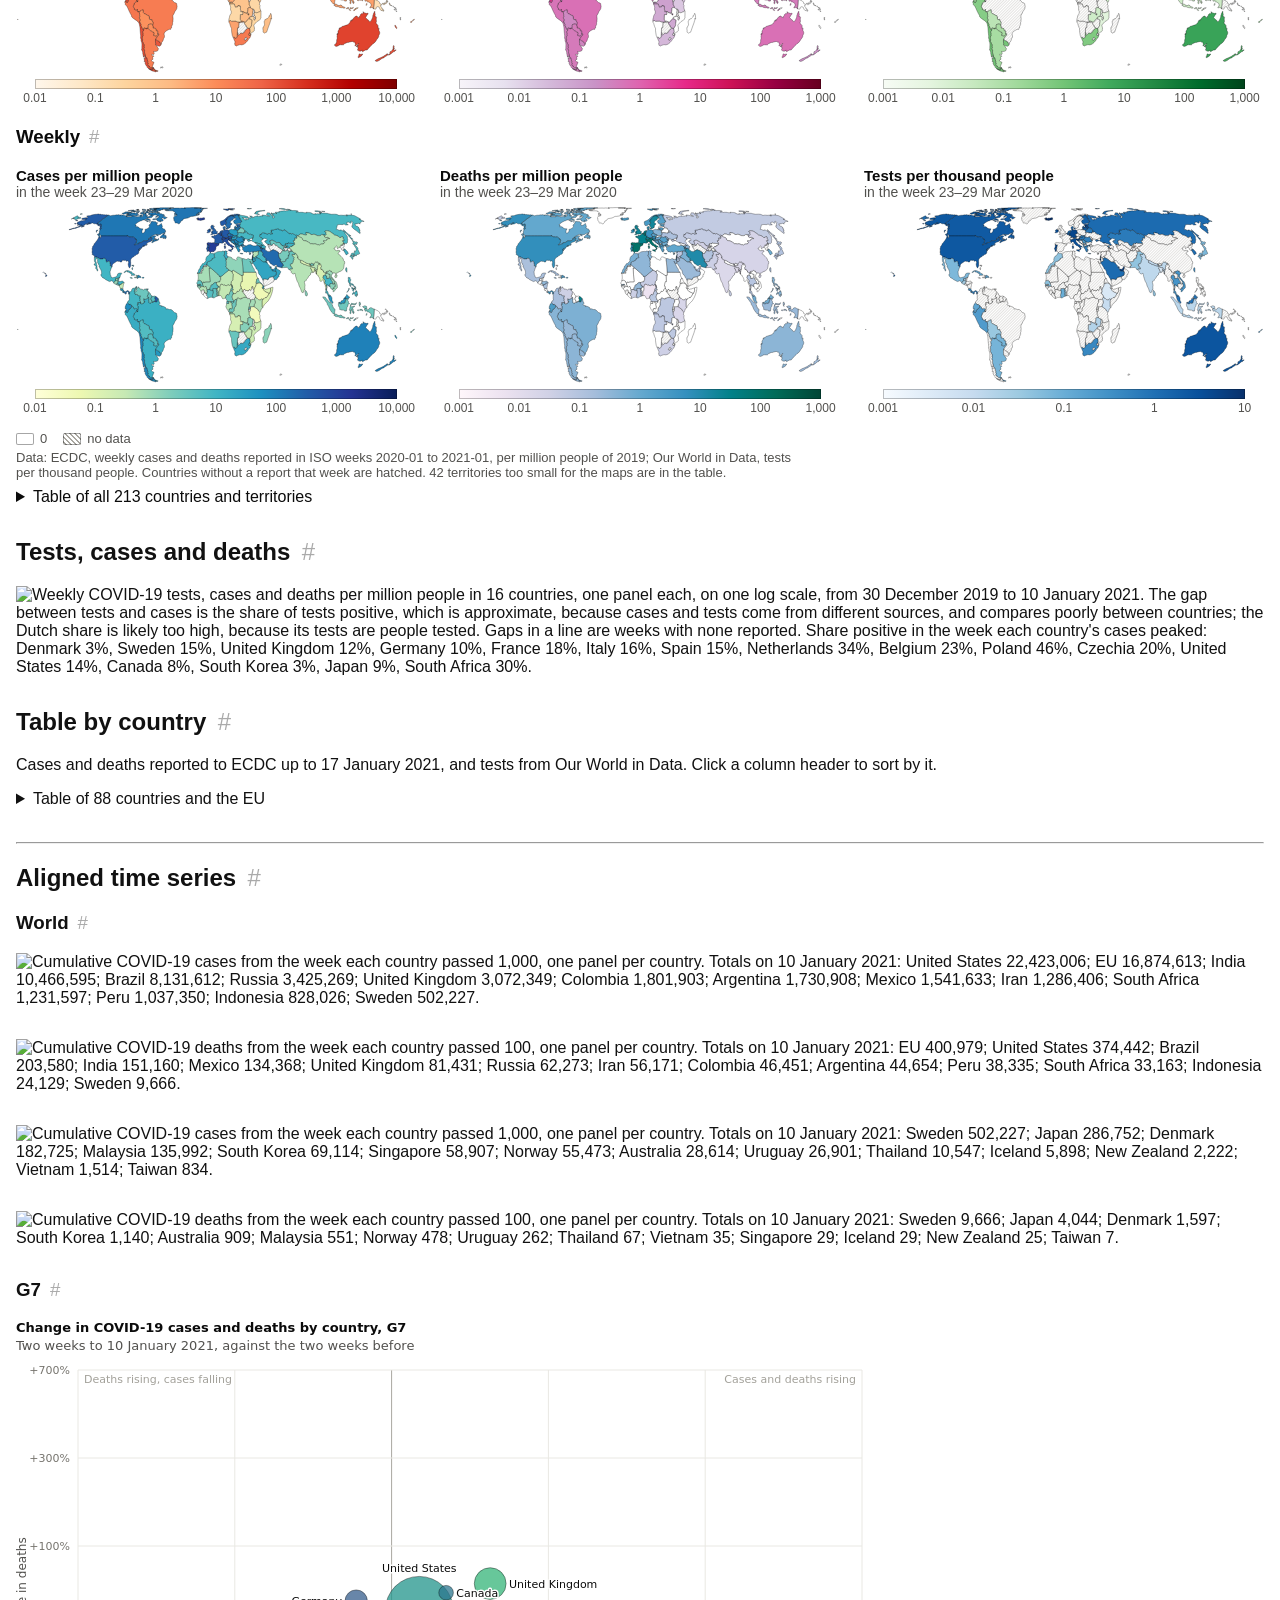
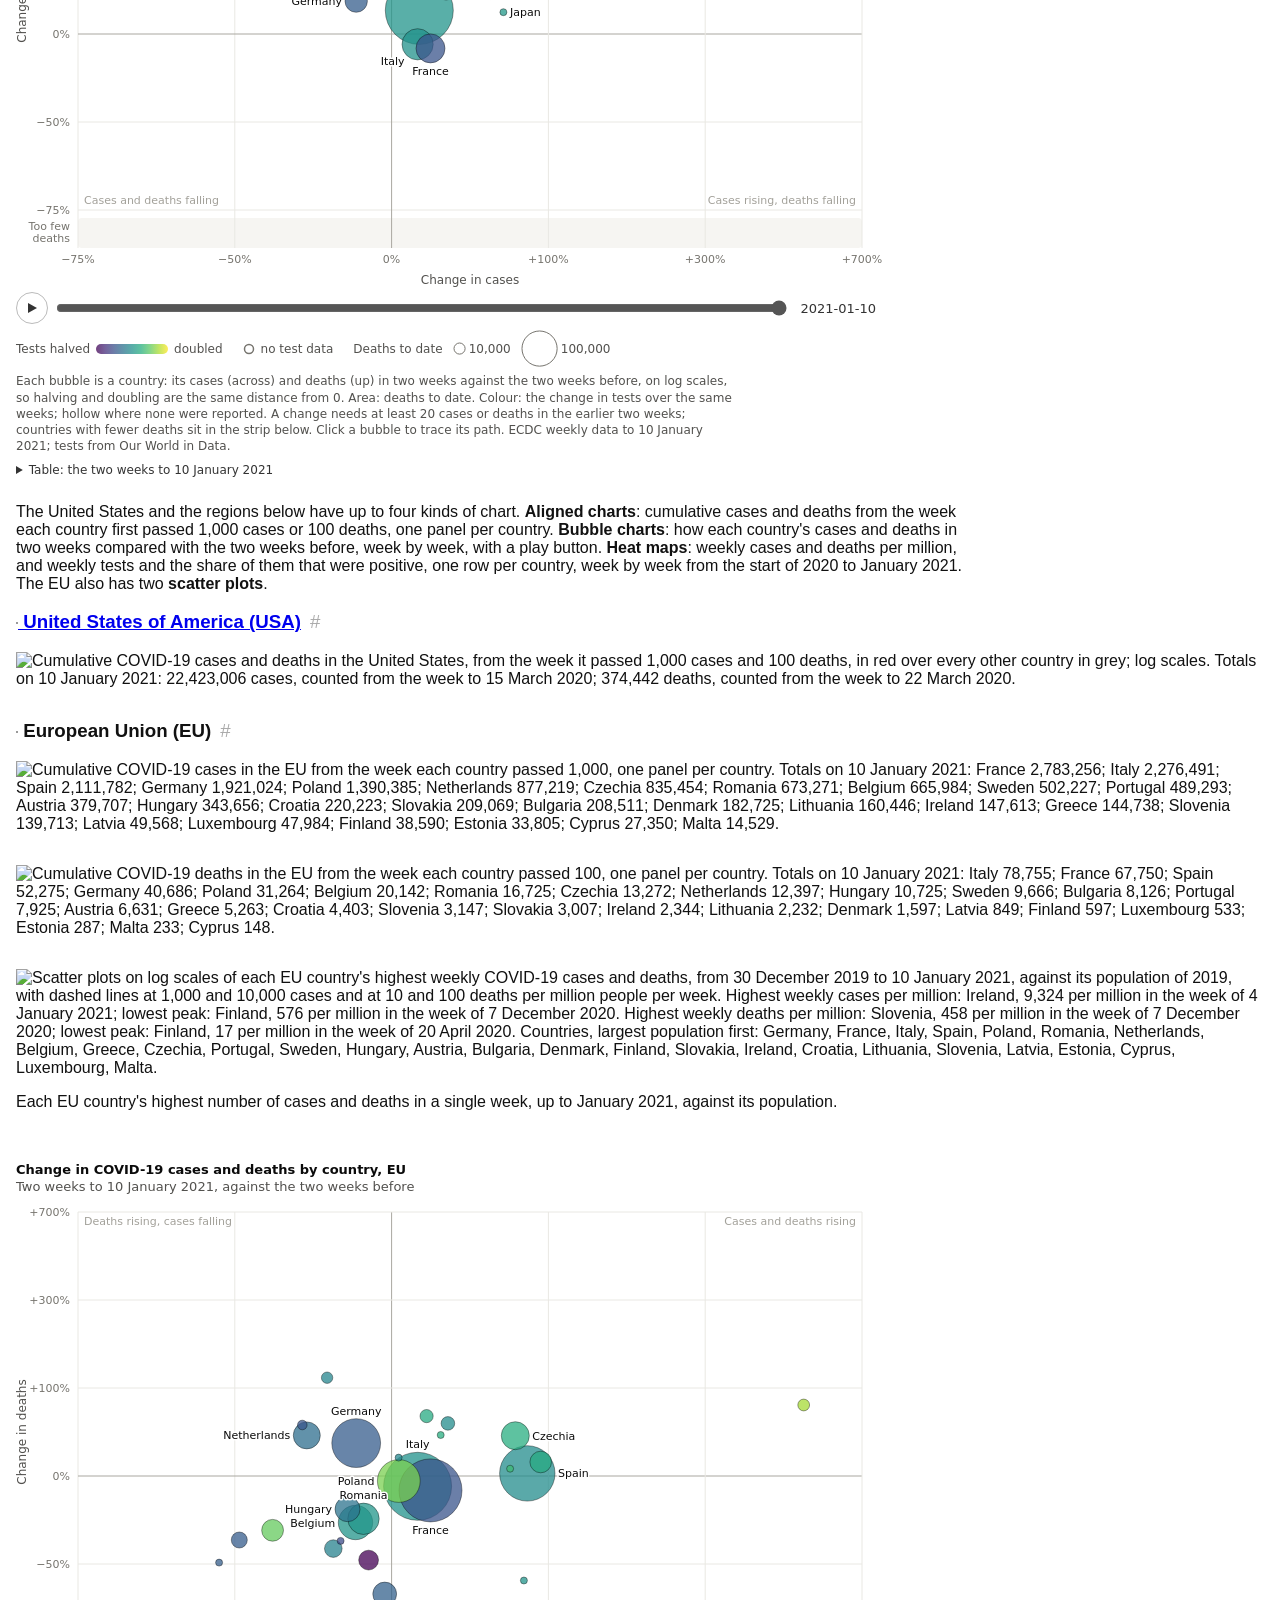
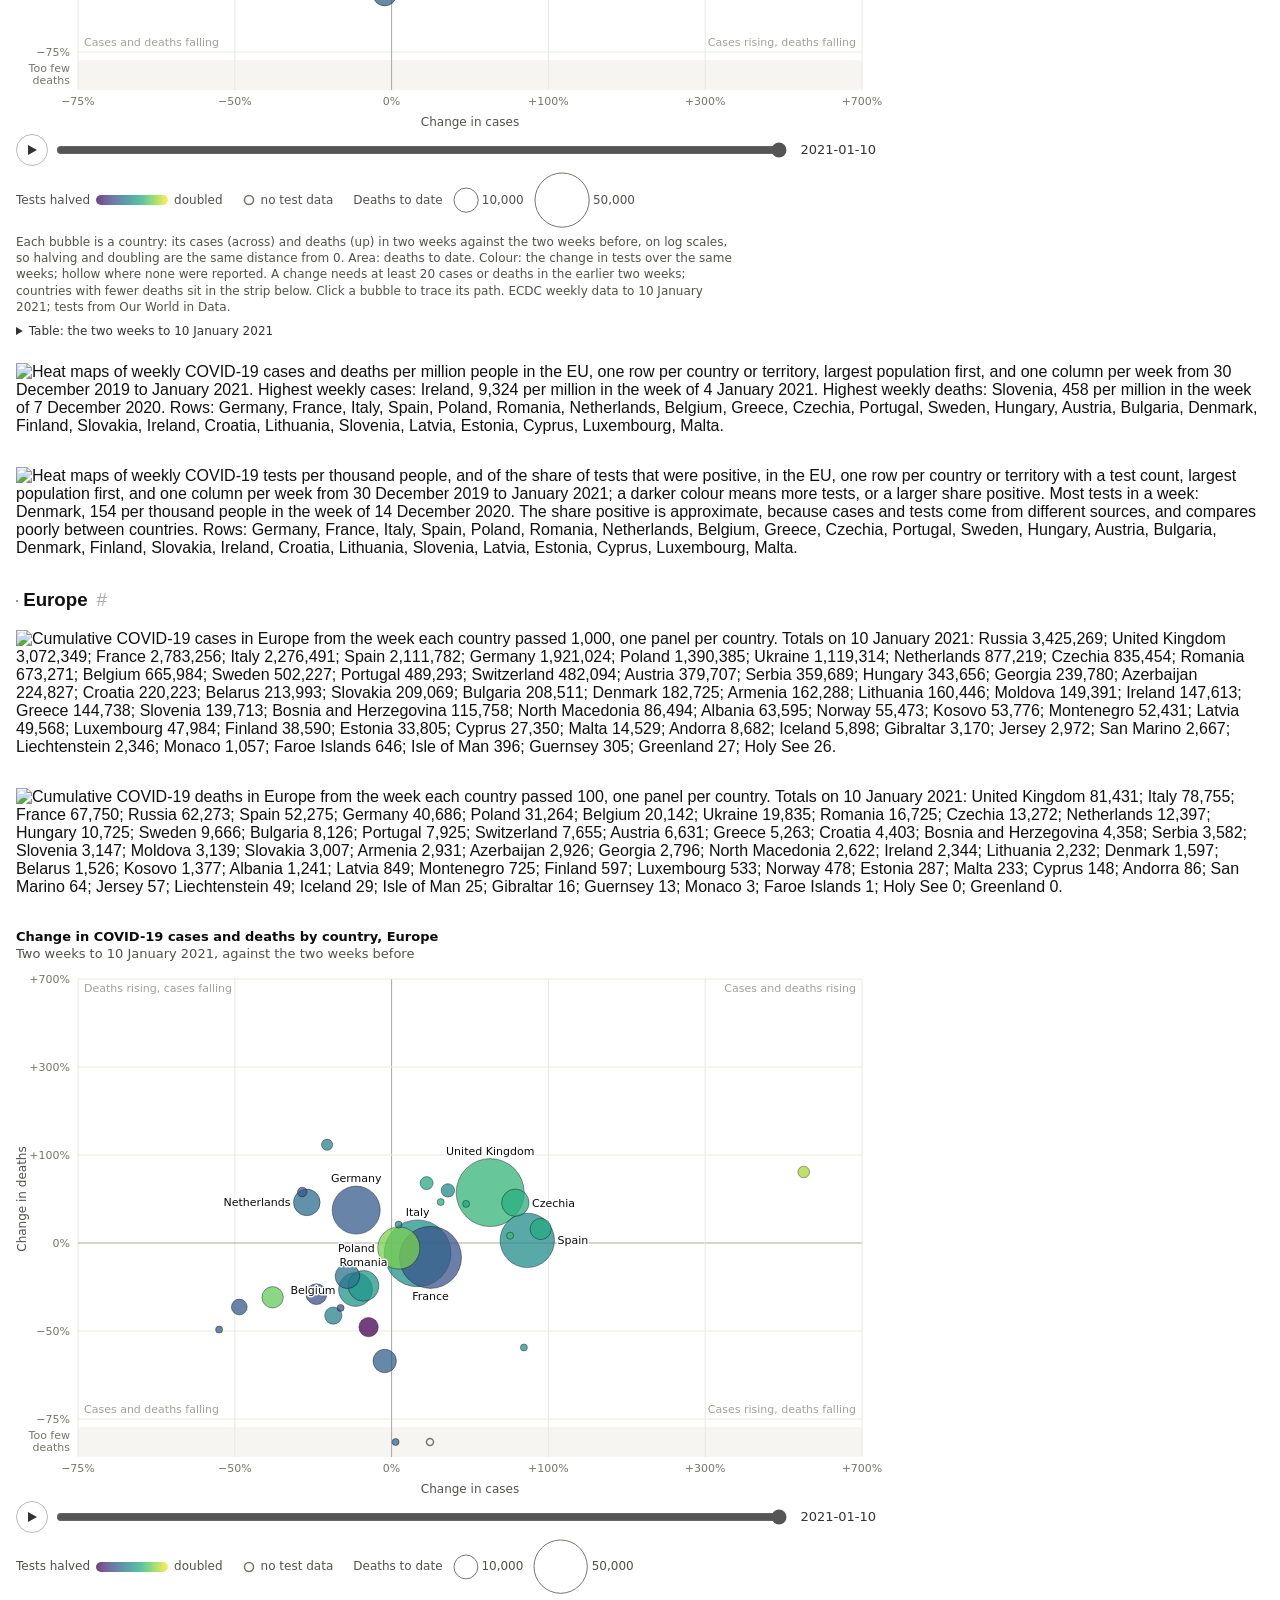
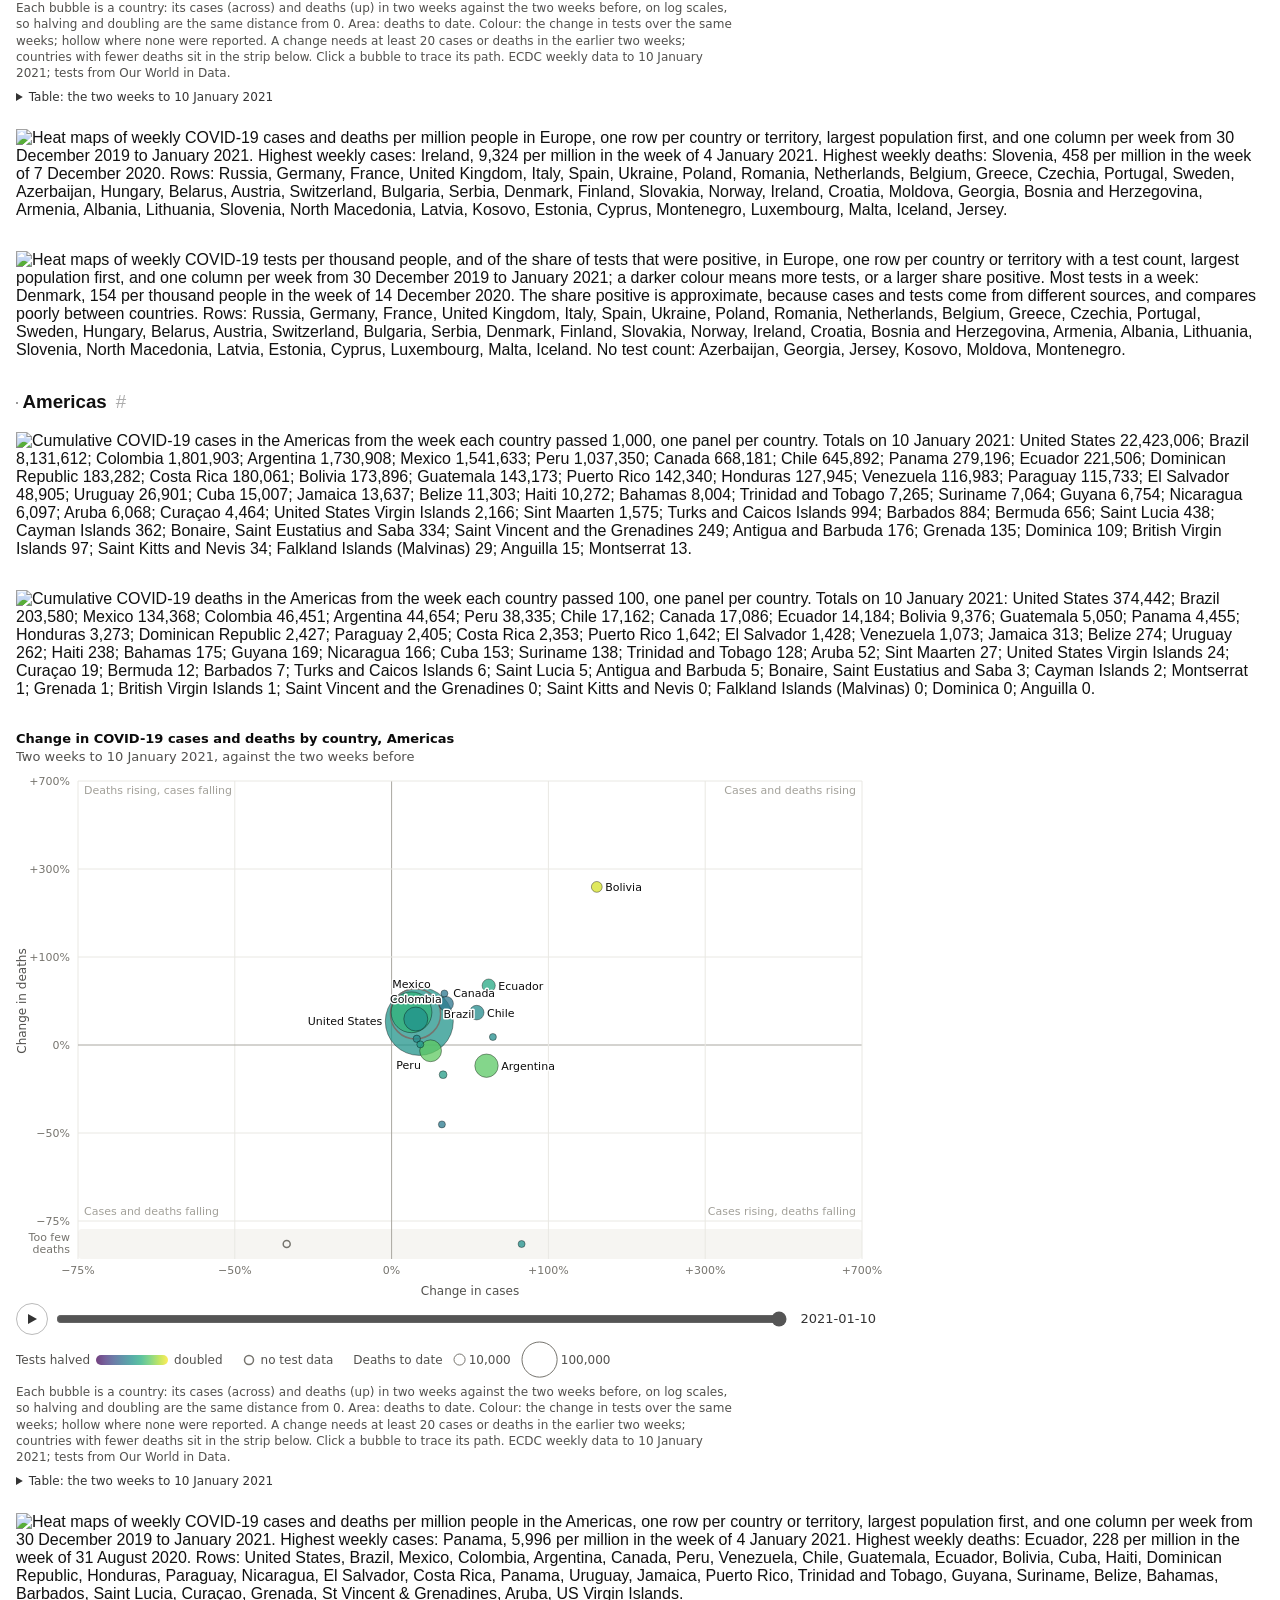
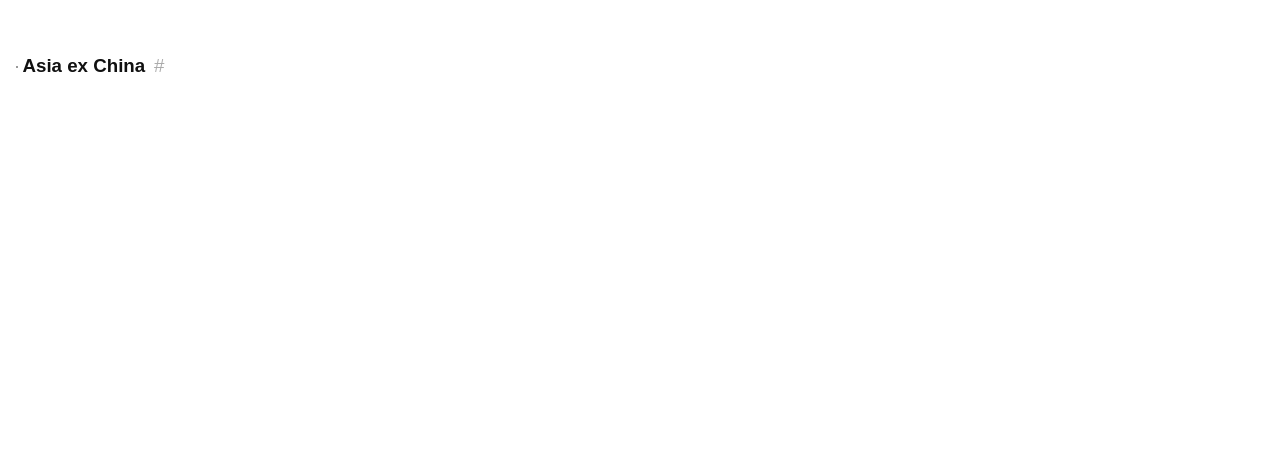
==== commit 5f6d3b9c: "site/index.html: world totals to 10 January 2021 and the record last week, as a plain paragraph unde" ====
--- a/site/index.html
+++ b/site/index.html
@@ -260,6 +260,8 @@
 <h1>COVID-19 tracker, 2020&#8288;&ndash;&#8288;2021</h1>
 
 <p class="standfirst"><strong>This page is an archive and is no longer updated.</strong> Its data, from the European Centre for Disease Prevention and Control (ECDC), end in January 2021: the table&#39;s counts run to 17 January and the charts and maps to 10 January.</p>
+
+<p class="standfirst">By 10 January 2021, 214 countries and territories had reported 89.8 million cases and 1.94 million deaths to ECDC, figures that undercount the real toll. The week of 4 to 10 January 2021, the last in the data, had the highest weekly counts reported up to then: 5.27 million cases and 93,700 deaths.</p>
 
 <nav class="toc" aria-labelledby="contents">
 <h2 id="contents">Contents</h2>
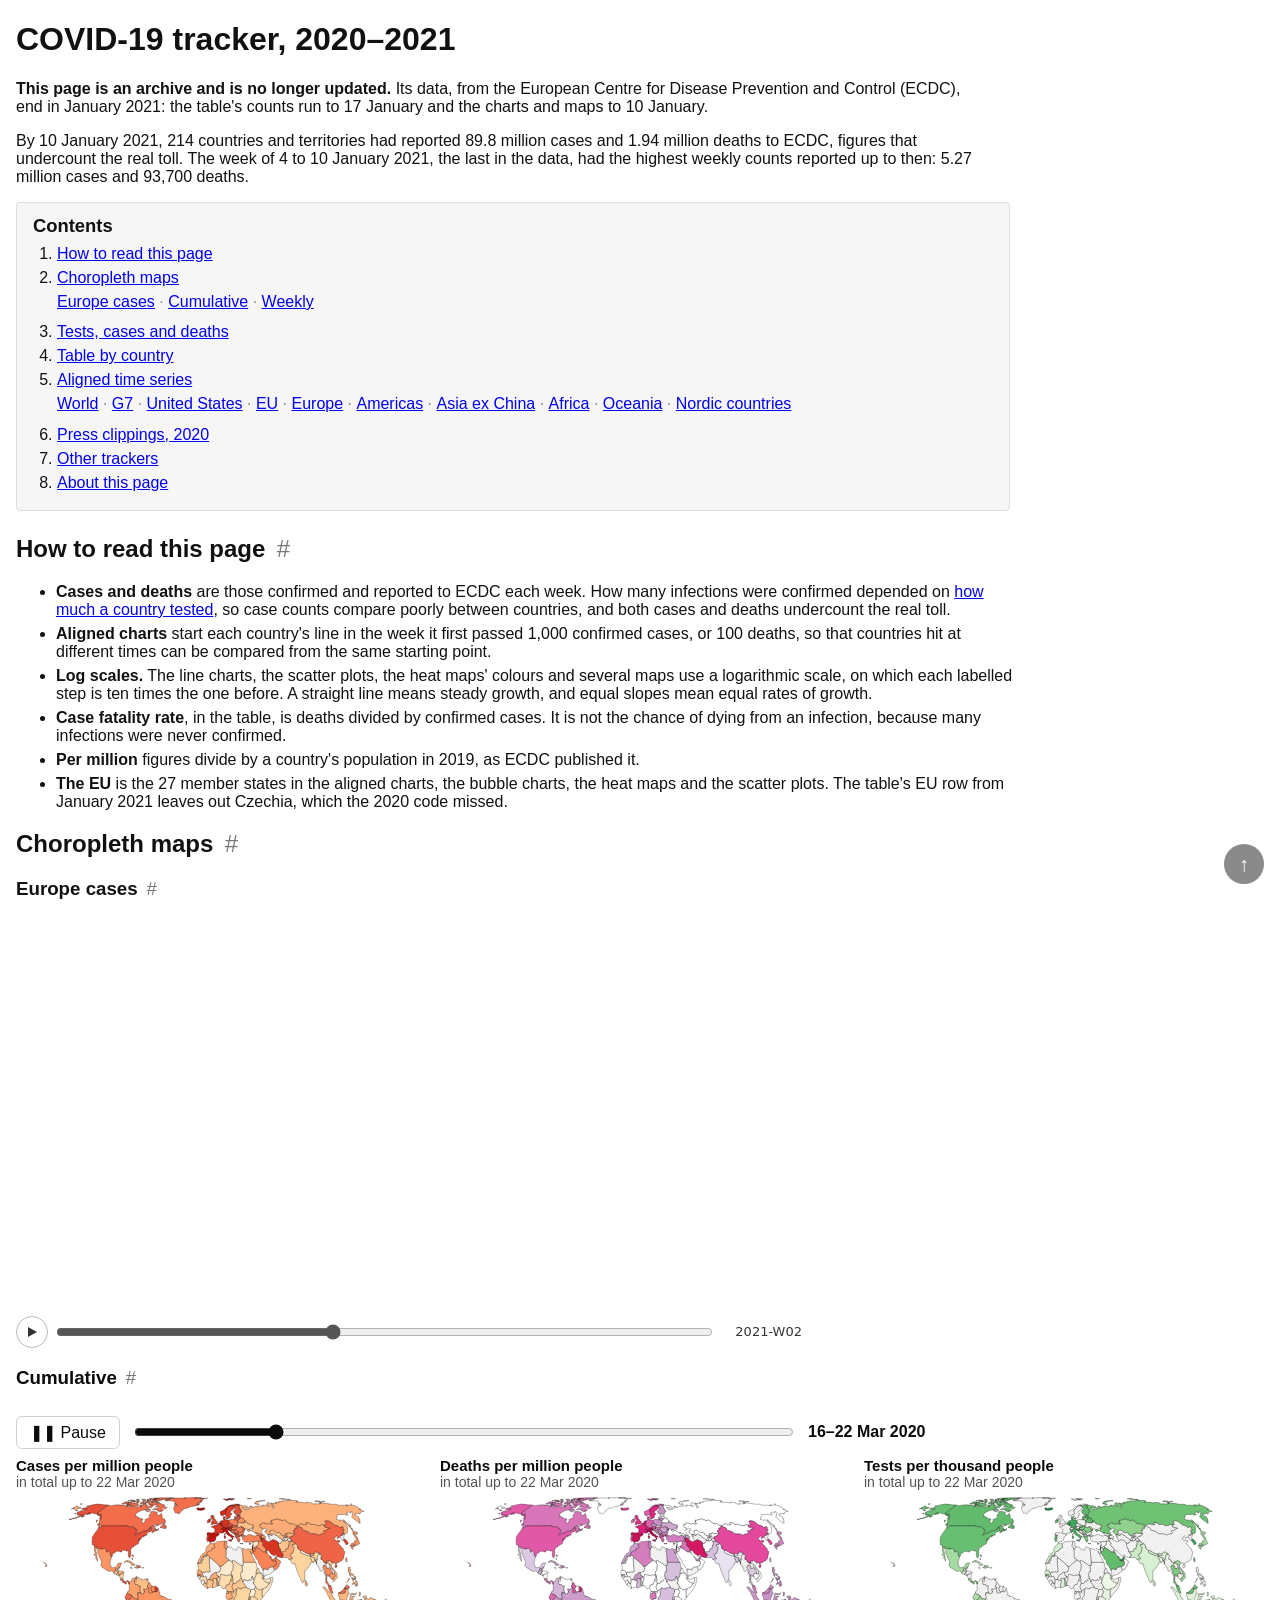
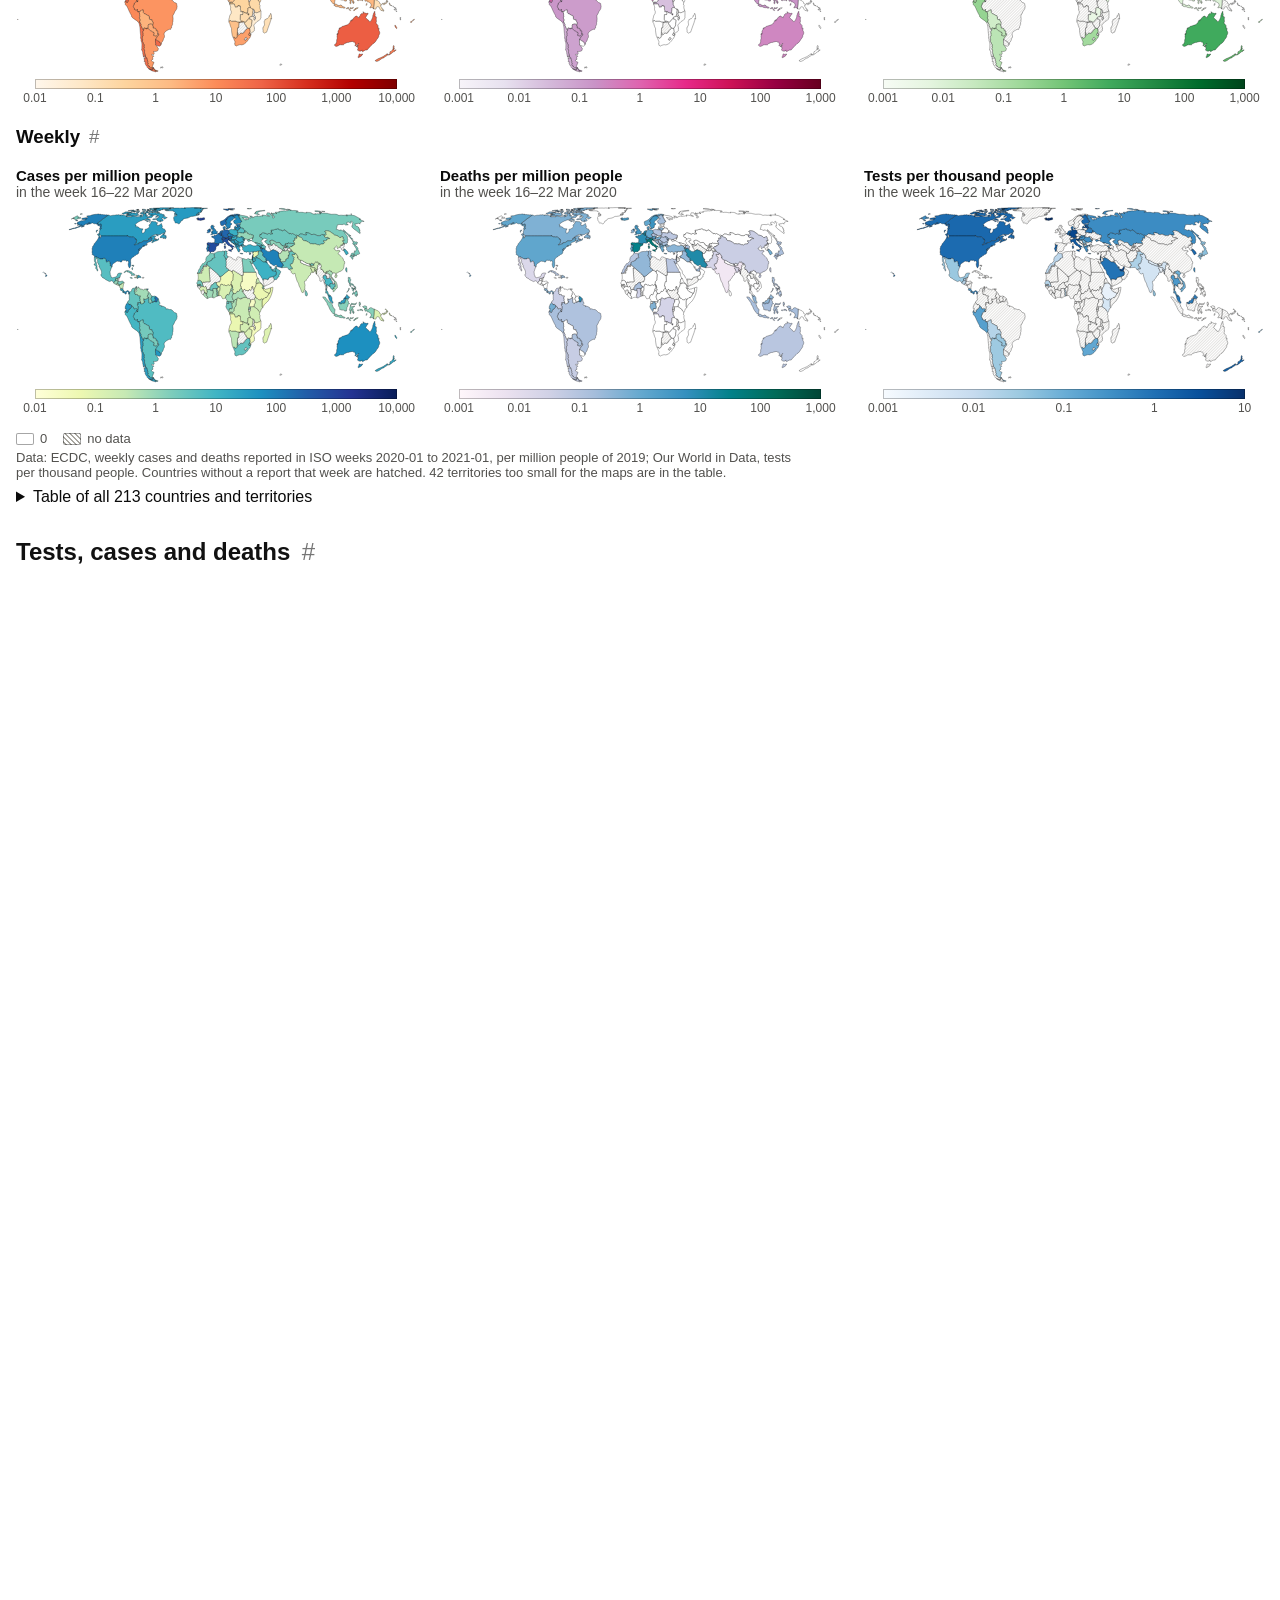
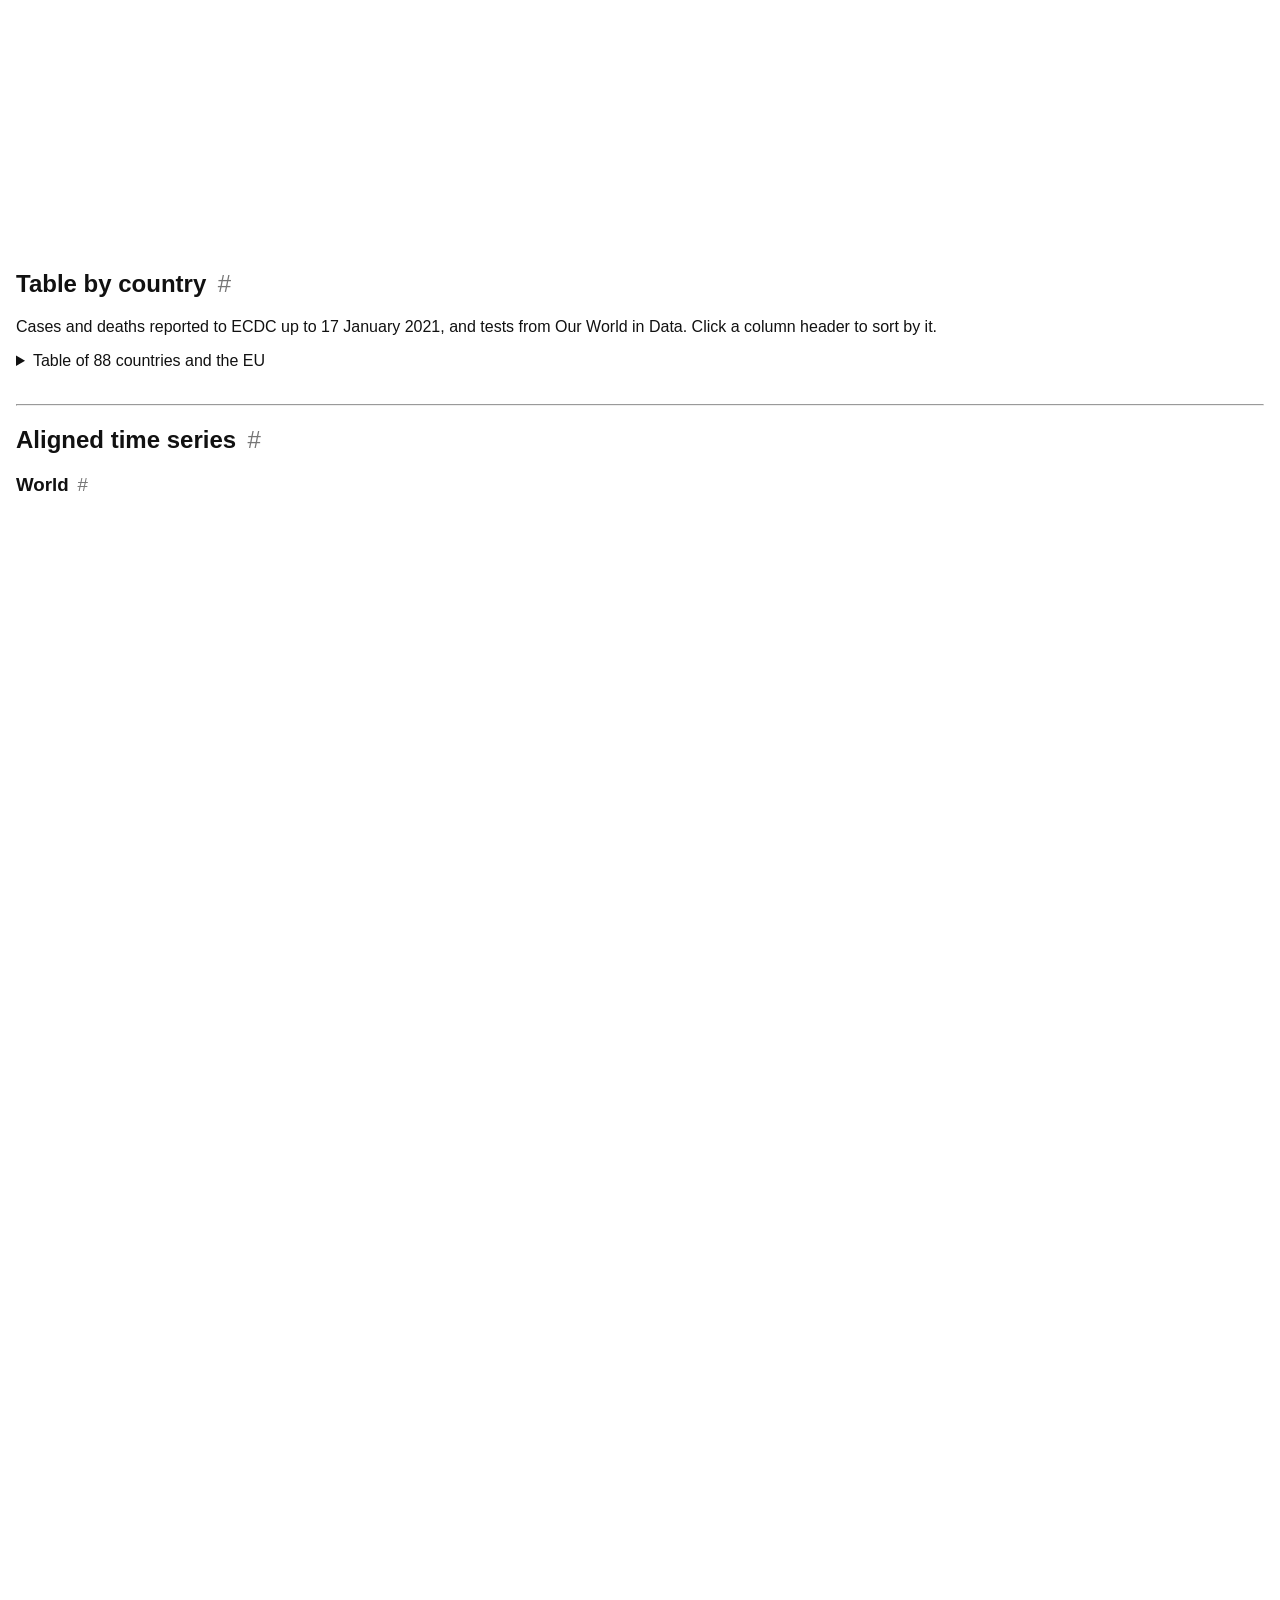
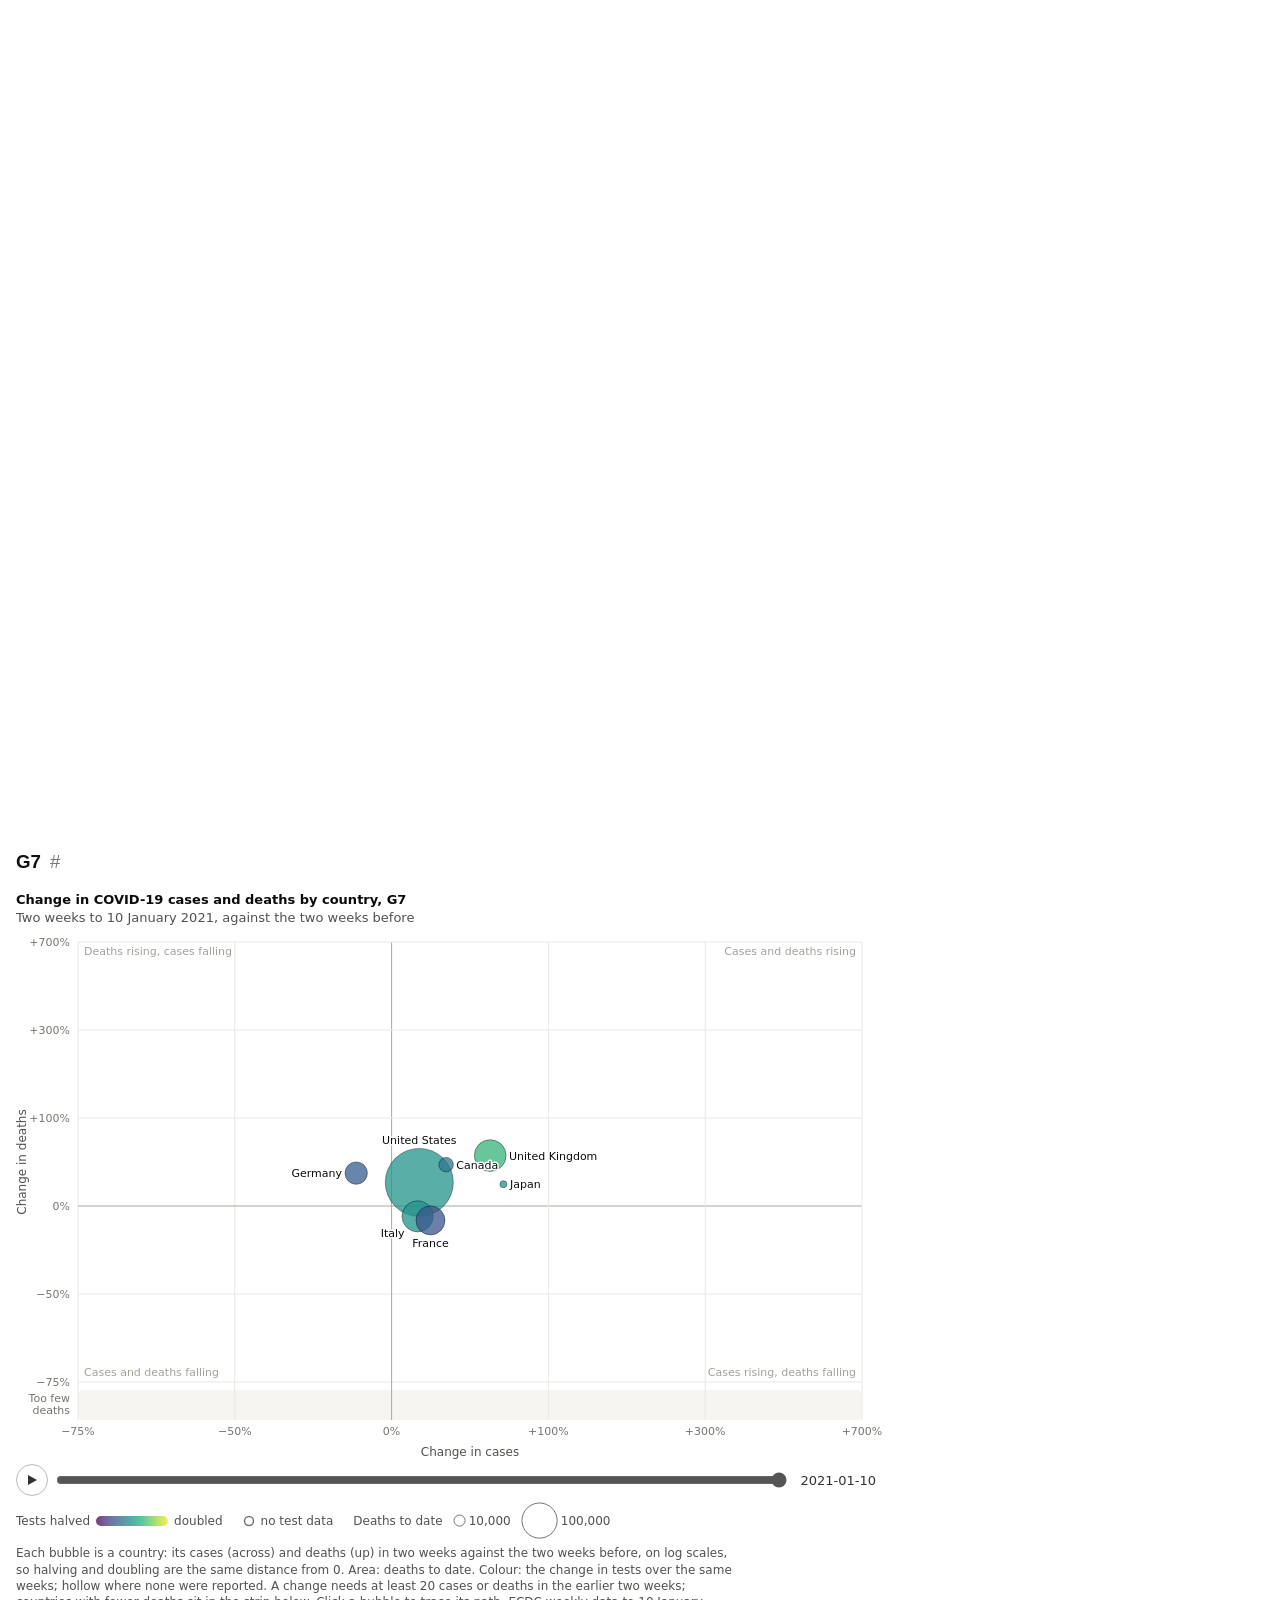
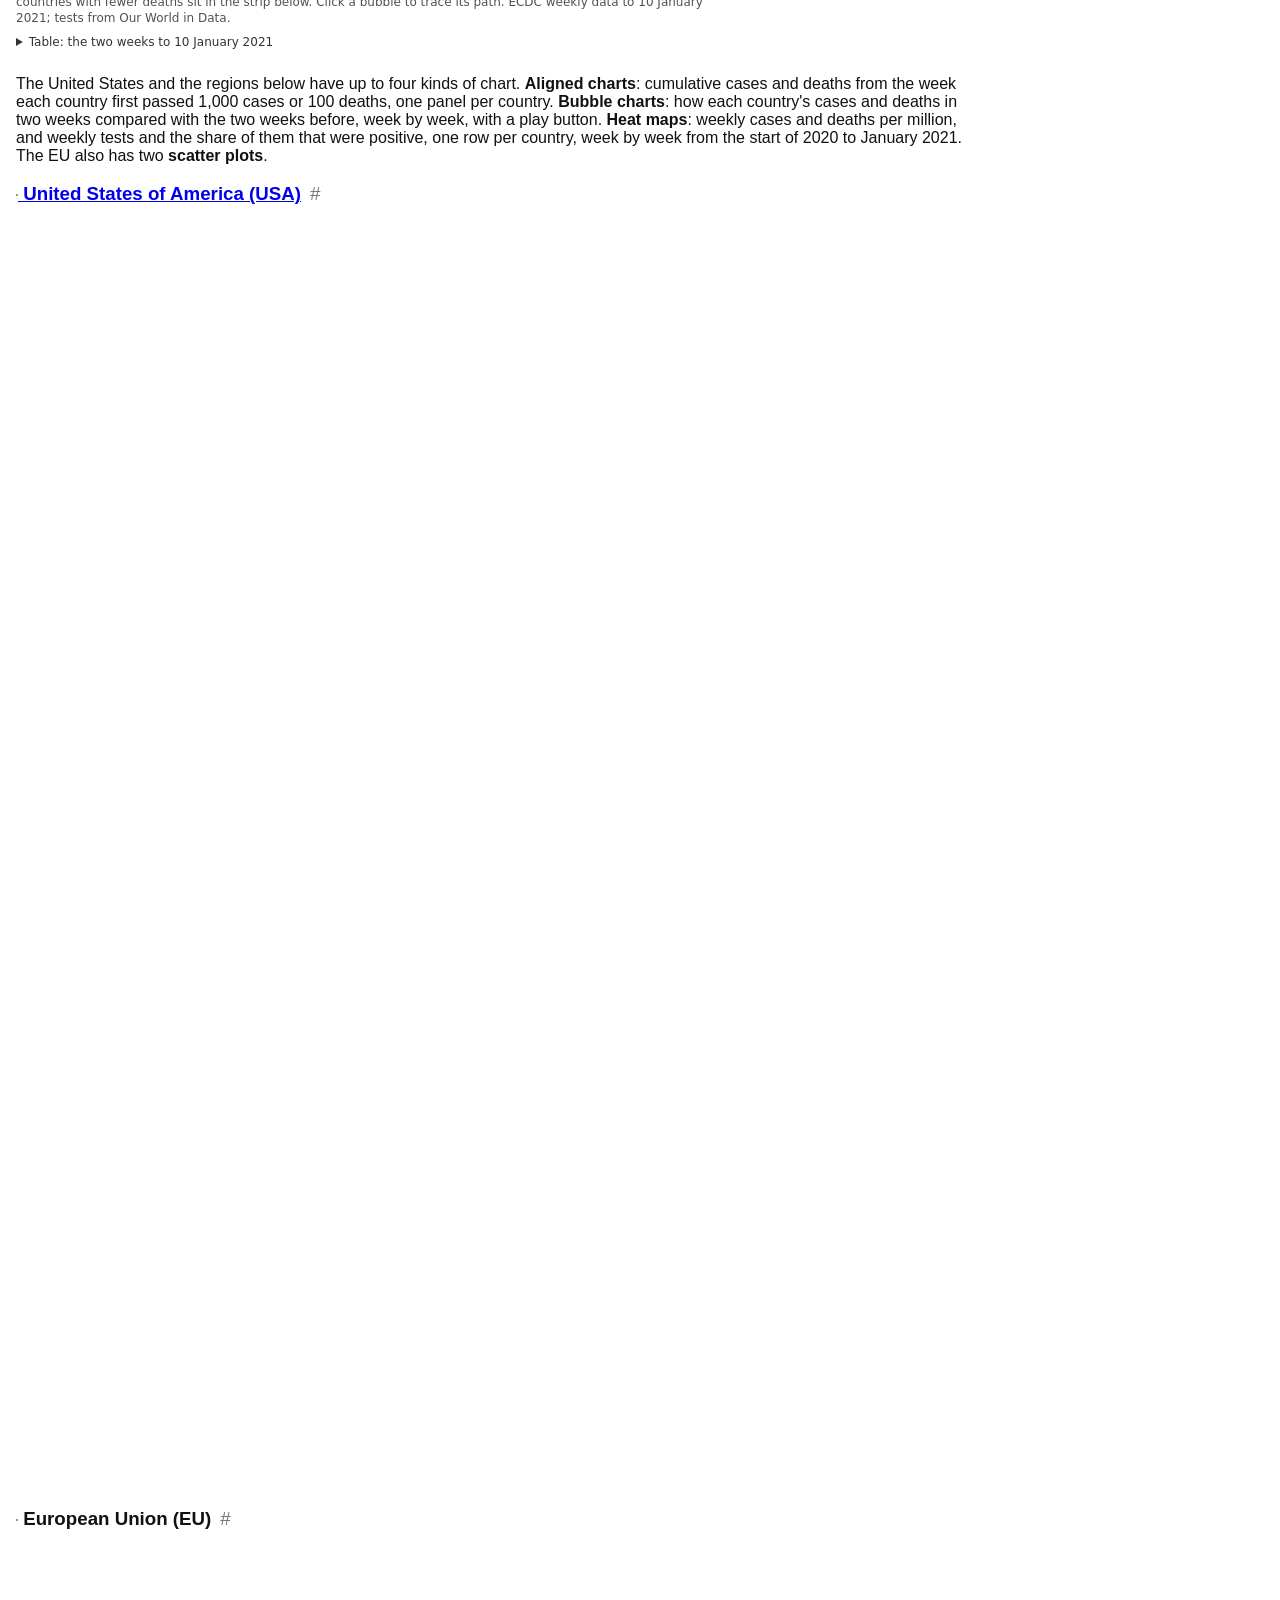
==== commit 2a49e905: "site/index.html: the headings' '#' links in #767676 instead of #aaa, 4.5:1 on white instead of 2.3:1" ====
--- a/site/index.html
+++ b/site/index.html
@@ -216,7 +216,7 @@
 }
 
 .anchor {
-  color: #aaa;
+  color: #767676;
   font-weight: normal;
   text-decoration: none;
   padding: 0 0.2em;
